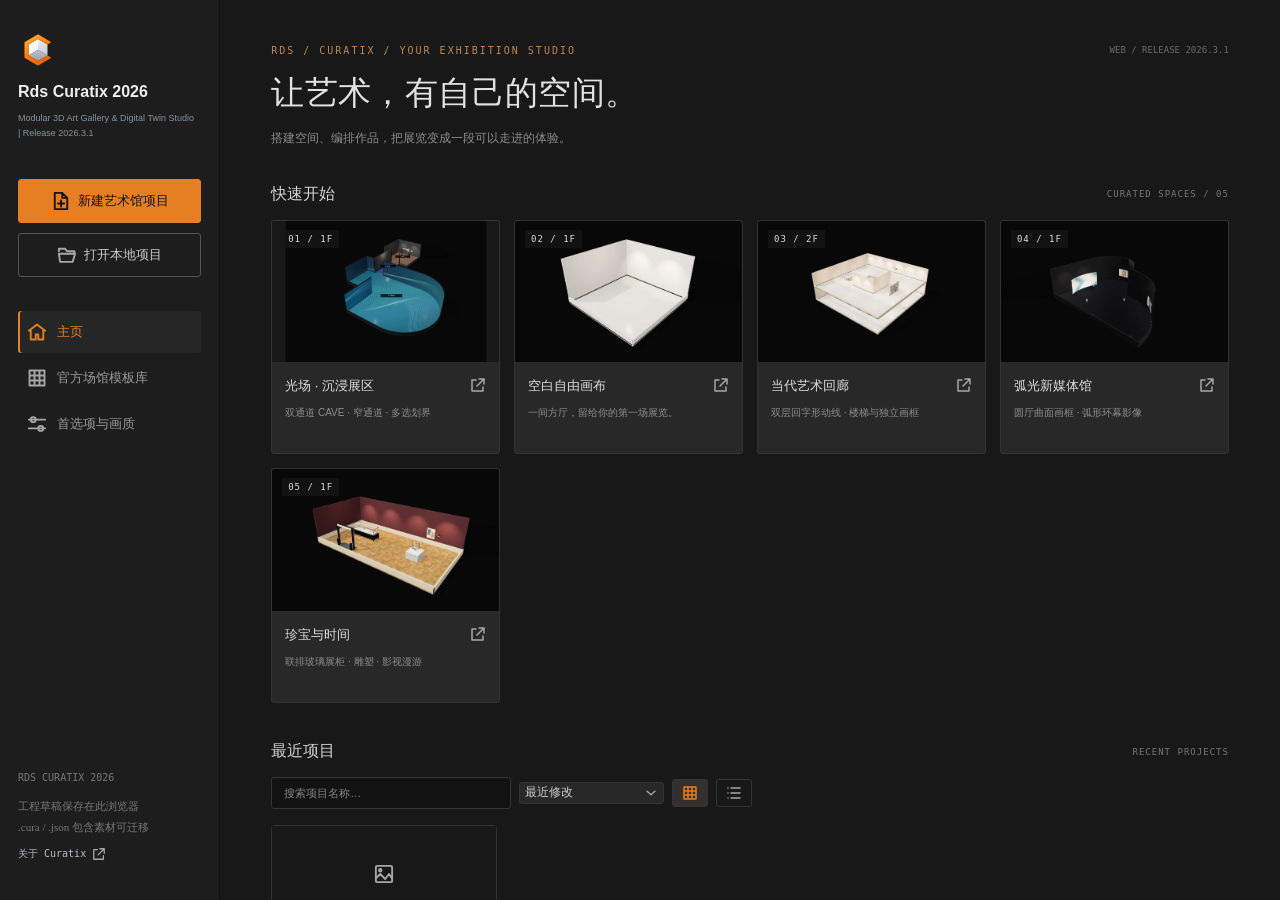
==== web/index.html @ 11ec640c "Release 2026.3.1 VR compatibility and locomotion update" ====
<!doctype html>
<html lang="zh-CN">
  <head>
    <meta charset="UTF-8" />
    <meta name="viewport" content="width=device-width, initial-scale=1.0" />
    <meta http-equiv="Content-Security-Policy" content="default-src 'self'; script-src 'self' 'wasm-unsafe-eval'; style-src 'self' 'unsafe-inline'; img-src 'self' data: blob: gallery-asset: https:; media-src 'self' blob: gallery-asset: https:; connect-src 'self' blob: data: gallery-asset: https: ws://127.0.0.1:*; worker-src 'self' blob:; font-src 'self' data:; object-src 'none'; base-uri 'self'" />
    <meta name="theme-color" content="#181818" />
    <meta name="description" content="Rds Curatix 2026 — Modular 3D Art Gallery & Digital Twin Studio. 模块化展馆、沉浸影像、数字孪生与影视漫游工作台。" />
    <title>Rds Curatix 2026</title>
    <link rel="icon" href="./favicon.svg" type="image/svg+xml" />
    <link rel="preload" href="./curatix-studio-loading.gif" as="image" media="(prefers-reduced-motion: no-preference)" />
    <script type="module" crossorigin src="./assets/index-BIJVph70.js"></script>
    <link rel="stylesheet" crossorigin href="./assets/index-FPsKDIIg.css">
  </head>
  <body>
    <div id="app"></div>
  </body>
</html>
---- web/assets/index-FPsKDIIg.css ----
.space-tools{position:absolute;top:66px;left:64px;right:224px;z-index:13;display:flex;flex-wrap:wrap;gap:4px;align-items:center;pointer-events:auto;font-size:10px;max-width:1020px;padding:5px;background:#1d2026e8;border:1px solid #414750;border-radius:6px;backdrop-filter:blur(12px)}.space-tools[hidden],.space-context[hidden]{display:none}.space-tools button,.space-tools select{background:#292d34;border:1px solid #444b57;color:#c7cdd6;border-radius:3px;font-size:10px;padding:5px 7px;max-width:150px}.space-tools button.active{color:#f5c38c;border-color:#a87540;background:#3d3022}.space-tools span{padding:0 5px;color:#949daa}.space-tools select{min-width:80px}.space-context{position:fixed;z-index:3000;width:252px;padding:6px;background:#252a32;box-shadow:0 12px 40px #0008;border:1px solid #59616c;border-radius:6px}.space-context button{display:block;width:100%;padding:11px 8px;background:transparent;border:0;color:#e4e7ee;text-align:left}.space-context button:hover{background:#3b4656}.space-box-select{position:fixed;z-index:2500;border:1px solid #e99435;background:#e9943526;pointer-events:none}.space-geometry{padding:10px;background:#20262d;border:1px solid #3a4653;border-radius:5px}.space-range output{float:right;color:#e9b675}.space-range input{width:100%;accent-color:#dc964e}.immersive-properties{border-top:1px solid #4a5159;margin-top:16px;padding-top:12px}.immersive-properties h3{font-size:12px;color:#8ecbda}.immersive-properties h3 small{float:right;font-size:10px;color:#9aabb7}.aspect-advisor{margin:12px 0;border:1px solid #365461;border-radius:5px;background:#19252c;padding:10px}.aspect-advisor>strong{font-size:9px;letter-spacing:1px;color:#74b0c6}.aspect-advisor>div{display:grid;grid-template-columns:1fr auto;gap:5px;margin-top:11px}.aspect-advisor span{font-size:11px;color:#9caeb9}.aspect-advisor b{font-size:11px;font-weight:500;color:#c0ced4}.aspect-advisor em{font-size:18px;font-style:normal;color:#c6f0fa}.aspect-advisor small{font-size:10px;color:#92c5cd;align-self:end}.zone-members{margin:18px 0}.zone-members>div{display:flex;gap:4px;margin:5px 0}.zone-members button{border:1px solid #3a414a;background:#292e35;color:#bdc8d3;padding:7px;font-size:11px}.zone-members button:first-child{flex:1;text-align:left}.zone-tree{border-left:2px solid var(--zone-color);margin-left:8px}.zone-tree summary{color:var(--zone-color)}.zone-tree summary button{max-width:170px;white-space:nowrap;overflow:hidden;text-overflow:ellipsis}.space-counts{display:flex;gap:6px;padding:10px 0}.space-counts div{flex:1;background:#222a32;border:1px solid #3b4652;padding:9px 6px;font-size:10px;color:#9db0bc}.space-counts strong{display:block;color:#c3e4eb;font-size:20px;font-weight:500}.zone-banner{position:fixed;left:50%;top:90px;transform:translate(-50%,-8px);background:#162128e8;color:#edf4f7;padding:14px 26px;border:1px solid #5d8a96;border-radius:7px;opacity:0;pointer-events:none;z-index:2300;transition:opacity .6s,transform .6s}.zone-banner.visible{opacity:1;transform:translate(-50%)}.map-zone-sidebar{position:absolute;right:12px;top:12px;width:200px;max-height:80%;overflow:auto;background:#202730eb;padding:10px;border:1px solid #46505f;border-radius:6px}.map-zone-sidebar h3{font-size:11px;margin:0 0 9px;color:#9caec0}.map-zone-sidebar button{display:flex;align-items:center;gap:8px;width:100%;text-align:left;background:#2c3440;border:0;color:#e0e6ef;margin:5px 0;padding:9px;font-size:11px}.map-zone-sidebar i{width:10px;height:10px;border-radius:3px;flex-shrink:0}.map-zone-sidebar small{color:#a6b8c8;font-size:10px}.map-canvas-wrap{position:relative}.relation-node.zone{border-color:#e99435}.relation-node.immersive{border-color:#b885ef}.relation-node.zone header i{background:#e99435}.relation-node.immersive header i{background:#b885ef}@media(max-width:1000px){.space-tools{left:45px;right:12px;top:64px;max-width:calc(100% - 58px)}.space-tools span{display:none}.space-tools button{padding:4px}.map-zone-sidebar{width:160px}}:root{font-family:DM Sans,Microsoft YaHei,PingFang SC,sans-serif;color:#303a33;background:#f6f7f2;font-synthesis:none;--ink:#303a33;--muted:#8a9187;--green:#354c3c;--light:#e7eedf;--line:#e6e9e0;--white:#fcfcf9;--accent:#a6bd8a}*{box-sizing:border-box}body{margin:0;overflow:hidden}button,input,textarea,select{font:inherit}button,a,input,select,textarea{-webkit-tap-highlight-color:transparent}button{cursor:pointer;border:0;background:none;color:inherit}button:disabled{opacity:.35;cursor:not-allowed}button:focus-visible,a:focus-visible{outline:2px solid #789968;outline-offset:3px}button{transition:background .18s,color .18s,box-shadow .18s}button:hover{background:#e9ede3}button svg{flex-shrink:0}input,select,textarea{border:1px solid #dfe4d9;border-radius:7px;background:#fffefb;color:var(--ink);padding:9px 10px;min-width:0;outline:none}input:focus,select:focus,textarea:focus{border-color:#809873;box-shadow:0 0 0 3px #9eb58c18}input[type=color]{height:36px;padding:3px}input[type=checkbox]{accent-color:#506a46}textarea{resize:vertical;min-height:90px}h1,h2,h3,h4,p{margin:0}svg{vertical-align:middle}a{color:inherit;text-decoration:none}small{font-size:10px}button:active{transform:translateY(1px)}.topbar{height:78px;border-bottom:1px solid var(--line);display:flex;align-items:center;padding:0 27px;gap:24px;background:#fcfcf9;position:relative;z-index:3}.brand{display:flex;align-items:center;gap:12px;flex-shrink:0}.brand strong{font-size:21px;letter-spacing:3px;font-weight:650;display:block}.brand strong b{font-size:17px;letter-spacing:1px;padding-left:4px;font-weight:500}.brand small{font-size:7.5px;letter-spacing:1.85px;display:block;color:#8a9285;margin-top:3px}.brand-mark{display:flex;align-items:center;gap:4px;height:35px}.brand-mark i{height:29px;width:7px;display:block;background:#4d6345;transform:skewY(-30deg)}.brand-mark i:nth-child(2){height:21px;background:#90a67d}.brand-mark i:nth-child(3){background:#bac9a4}.top-divider{height:24px;width:1px;background:var(--line)}.project-name{font-size:12px;color:#6b756b;display:flex;gap:15px;white-space:nowrap}.mode-tabs{display:flex;gap:3px;margin:auto;border:1px solid var(--line);border-radius:9px;padding:4px;background:#f5f6f1}.mode-tabs button{display:flex;align-items:center;gap:8px;font-size:12px;padding:8px 16px;border-radius:6px;white-space:nowrap;color:#80887c}.mode-tabs button.active{background:#fff;color:#344b38;box-shadow:0 2px 4px #20331c0a;font-weight:600}.header-actions{display:flex;align-items:center;gap:13px}.saved{display:flex;gap:7px;align-items:center;font-size:10px;color:#8b9385;white-space:nowrap}.saved i,.statusbar>span>i,.live-chip i{display:block;width:5px;height:5px;background:#89a36d;border-radius:50%}.primary-button{display:flex;align-items:center;justify-content:center;gap:9px;background:var(--green);color:#f5f8ee;padding:11px 17px;border-radius:7px;font-size:12px;white-space:nowrap}.primary-button:hover{background:#47634b}.icon-button{width:34px;height:34px;border-radius:6px;display:inline-flex;align-items:center;justify-content:center;color:#6c7867}.text-button{display:inline-flex;align-items:center;justify-content:center;gap:7px;padding:9px 12px;border:1px solid var(--line);border-radius:7px;font-size:12px}.workspace{display:grid;grid-template-columns:64px 250px minmax(340px,1fr) 292px;height:calc(100dvh - 112px)}.rail{display:flex;flex-direction:column;gap:13px;align-items:center;padding:26px 0 19px;border-right:1px solid var(--line);background:#f8f9f4}.rail-button{width:38px;height:38px;display:grid;place-items:center;border-radius:8px;color:#969d90;position:relative}.rail-button.active{background:#e7eddf;color:#536e44}.rail-spacer{flex:1}.avatar{height:29px;width:29px;border-radius:50%;background:#d9e2ce;color:#5f7450;display:grid;place-items:center;font-size:12px;margin-top:2px}.sidebar{background:#fcfcf9;border-right:1px solid var(--line);overflow-y:auto;padding:27px 22px 22px}.section-heading{display:flex;align-items:center;justify-content:space-between;margin-bottom:19px}.section-heading h2{font-size:16px;font-weight:600;letter-spacing:.5px}.eyebrow{font-size:8px;letter-spacing:2px;color:#9ca68e;font-weight:500}.sidebar .eyebrow{margin-bottom:8px;font-size:8px}.tiny-badge{font-size:9px;display:inline-flex;align-items:center;gap:4px;color:#789067;background:#edf2e7;border-radius:4px;padding:4px 7px}.stat-big{font-size:37px;letter-spacing:-1.5px;font-weight:500;line-height:1.2;color:#3e503d}.stat-big span{font-size:11px;letter-spacing:0;color:#8d9685;margin-left:6px}.area-stat{padding:2px 0 22px;border-bottom:1px solid var(--line)}.area-stat p{font-size:11px;color:#949c8d;margin-top:7px}.mini-stats{display:grid;grid-template-columns:1fr 1fr;margin-top:18px}.mini-stat{display:flex;gap:10px;align-items:center}.mini-stat+.mini-stat{border-left:1px solid var(--line);padding-left:18px}.mini-stat>svg{color:#9ca68d}.mini-stat strong{display:block;font-size:22px;font-weight:500}.mini-stat span{font-size:9px;color:#929a89;display:block;margin-top:1px}.sidebar-section{padding-top:25px}.small-heading{font-size:11px;color:#6e7c65;font-weight:600;display:flex;align-items:center;justify-content:space-between;margin-bottom:13px}.small-heading span{font-size:9px;font-weight:400;color:#9aa38e}.floor-item{width:100%;display:flex;align-items:center;gap:11px;border-radius:8px;padding:11px 12px;margin-bottom:5px;text-align:left}.floor-item.active{background:#eaf0e2}.floor-number{font-size:19px;font-weight:500;letter-spacing:-.7px;min-width:29px;color:#60764f}.floor-item strong{font-size:11px;font-weight:500;display:block}.floor-item small{font-size:9px;color:#9aa18e;display:block;margin-top:3px}.floor-item>svg{margin-left:auto;color:#9aaa8a}.all-floors{font-size:10px;width:100%;border:1px dashed #dce3d1;border-radius:6px;padding:8px;margin-top:6px;color:#91a07f}.entity-list{display:flex;flex-direction:column;gap:2px;max-height:210px;overflow-y:auto}.entity-row{display:flex;align-items:center;gap:10px;padding:8px 3px;text-align:left;width:100%;border-radius:5px;font-size:10px;color:#87917c}.entity-row>span{width:6px;height:6px;border-radius:2px;background:#cbd5bc}.entity-row strong{font-weight:400;flex:1}.entity-row small{font-size:8px;color:#a7af9c}.entity-row.selected{color:#3e5c3c;background:#eaf0e2;padding-left:8px}.add-component{width:100%;display:flex;align-items:center;justify-content:center;gap:7px;padding:10px;border:1px solid #d9e0d0;border-radius:7px;font-size:10px;color:#6a7c5e;margin-top:16px}.sidebar-bottom{margin-top:24px;padding:15px 12px;background:#f3f5ec;border-radius:8px}.sidebar-bottom>span{display:flex;align-items:center;gap:7px;font-size:10px;color:#70845c}.sidebar-bottom p{font-size:9px;color:#a0aa92;line-height:1.8;margin-top:6px}.sidebar-bottom button{font-size:10px;color:#75886b;padding:7px 0 0;display:flex;gap:6px;align-items:center}.stage{position:relative;overflow:hidden;background:radial-gradient(ellipse at 45% 42%,#f7f8f2,#eff1e9 53%,#e9ede2);min-width:0}.stage:after{content:"";position:absolute;inset:0;pointer-events:none;background-image:radial-gradient(#bbc5ac66 .7px,transparent .7px);background-size:22px 22px;opacity:.28;z-index:0}.stage-header{position:absolute;left:29px;right:25px;top:30px;display:flex;justify-content:space-between;z-index:1;pointer-events:none}.stage-header .eyebrow{font-size:8px;letter-spacing:2.4px;color:#8e9d7f}.stage-header h1{font-size:23px;font-weight:500;letter-spacing:1.7px;margin-top:9px;color:#41533c}.stage-header p{font-size:10px;color:#9aa58f;margin-top:9px;letter-spacing:.7px}.live-chip{display:flex;align-items:center;gap:6px;height:25px;padding:0 9px;border:1px solid #dbe3cf;border-radius:5px;font-size:9px;color:#899d75;background:#f2f5eac9}#viewport{position:absolute;inset:0;z-index:1;touch-action:none}#viewport canvas{display:block;width:100%;height:100%;outline:none}.loading{display:flex;flex-direction:column;align-items:center;justify-content:center;gap:15px;position:absolute;inset:0;background:#eff2e9;z-index:3}.loading strong{font-size:15px;font-weight:500;color:#607454}.loading small{color:#93a086;font-size:11px}.loader-ring{width:34px;height:34px;border:2px solid #d9e3cf;border-top-color:#6d8658;border-radius:50%;animation:spin 1s linear infinite}@keyframes spin{to{transform:rotate(360deg)}}.stage-top-tools{position:absolute;left:28px;top:142px;display:flex;align-items:center;gap:8px;z-index:2}.segmented{display:flex;background:#ffffffba;border:1px solid #dfe5d7;border-radius:7px;padding:3px;box-shadow:0 2px 10px #2e44240a}.segmented button{font-size:10px;border-radius:4px;padding:6px 13px;color:#9ba78e}.segmented button.active{background:#e1e9d6;color:#5e764c}.stage-top-tools>.icon-button{border:1px solid #dfe5d7;background:#ffffffb3;height:32px;width:32px}.canvas-tools{position:absolute;bottom:60px;left:50%;transform:translate(-50%);z-index:2;display:flex;gap:8px;white-space:nowrap}.tool-group{display:flex;align-items:center;background:#ffffffd9;backdrop-filter:blur(16px);border:1px solid #dce3d1;border-radius:9px;padding:5px;box-shadow:0 4px 12px #293b1e08}.tool-group .icon-button{color:#8c9d7b}.tool-group .icon-button.active{background:#e3ebd8;color:#4c6940}.tool-separator{height:18px;width:1px;background:#e3e8db;margin:0 4px}.edit-tools{display:none}body.editing .edit-tools{display:flex}.north{position:absolute;right:26px;bottom:79px;z-index:2;color:#a3b097;text-align:center;pointer-events:none;display:flex;flex-direction:column;align-items:center;gap:4px}.north span{font-size:9px}.north small{font-size:7px;letter-spacing:1px;margin-top:7px}.stage-bottom{position:absolute;left:25px;right:24px;bottom:20px;z-index:2;display:flex;justify-content:space-between;font-size:8px;color:#9ba78f}.stage-bottom em{font-style:normal;margin:0 7px;color:#bbc4af}.stage-bottom svg{margin-right:5px}.placement-status{position:absolute;top:187px;left:30px;font-size:10px;padding:7px 11px;border-radius:5px;background:#fffdf5c9;color:#7c8c68;z-index:2;display:none}body.editing .placement-status{display:block}body.placing #viewport{cursor:crosshair}.inspector{background:#fcfcf9;border-left:1px solid var(--line);overflow-y:auto;padding:27px 22px}.inspector .section-heading{margin-bottom:18px}.inspector .section-heading h2{font-size:13px}.collection-cover{position:relative;height:185px;background:#dde4cf;border-radius:8px;overflow:hidden;padding:18px;margin-bottom:17px}.collection-cover:before{content:"";position:absolute;width:140px;height:140px;border-radius:50%;background:#c1cdb3;right:-24px;top:28px}.collection-cover:after{content:"";position:absolute;width:95px;height:120px;border:1px solid #94aa82;border-radius:50% 50% 0 0;right:25px;bottom:-28px;transform:rotate(-24deg)}.cover-eyebrow{font-size:7px;letter-spacing:2px;color:#6f835e;position:relative;z-index:1}.collection-cover h3{font-size:24px;font-weight:450;line-height:1.5;letter-spacing:2px;color:#4d6340;margin-top:18px;position:relative;z-index:1}.collection-cover .cover-en{font-size:8px;letter-spacing:1.5px;color:#7e936d;margin-top:6px}.collection-cover .cover-foot{position:absolute;left:18px;bottom:14px;display:flex;gap:10px;font-size:7px;letter-spacing:1px;color:#81966f}.collection-meta{display:flex;justify-content:space-between;align-items:center;margin-bottom:17px}.collection-meta strong{font-size:12px;font-weight:500}.collection-meta span{font-size:9px}.progress-track{height:4px;background:#edf0e8;border-radius:5px;overflow:hidden;margin-top:9px}.progress-track i{display:block;height:100%;background:#adbd93;border-radius:5px}.progress-caption{display:flex;justify-content:space-between;font-size:9px;color:#99a28d;margin-top:8px}.divider{height:1px;background:var(--line);margin:22px 0}.collection-stats{display:grid;grid-template-columns:1fr 1fr;gap:15px;margin-top:20px}.metric{padding:12px;border:1px solid #e7ebdf;border-radius:7px}.metric span{font-size:9px;color:#8f9a82;display:flex;align-items:center;gap:5px}.metric strong{font-size:27px;font-weight:500;color:#4e6243;display:block;margin-top:8px;letter-spacing:-1px}.media-bar-row{display:flex;align-items:center;gap:8px;margin-top:13px;font-size:9px;color:#8c9980}.media-bar-row>svg{color:#9caa8d}.media-bar-row>span{min-width:47px}.media-bar-row .media-bar{height:4px;border-radius:5px;background:#edf0e8;flex:1}.media-bar-row .media-bar i{display:block;height:100%;background:#b8c8a3;border-radius:5px}.media-bar-row strong{font-size:11px;font-weight:500;min-width:13px;text-align:right}.preview-artworks{display:flex;gap:7px;margin-top:13px}.preview-artworks button{padding:0;flex:1;min-width:0;height:72px;overflow:hidden;border-radius:5px}.preview-artworks img{height:100%;width:100%;object-fit:cover}.link-button{font-size:10px;color:#789165;padding:10px 0;display:flex;align-items:center;justify-content:space-between;width:100%}.ambient-card{display:flex;align-items:center;gap:11px;border:1px solid #e2e8d7;padding:12px;border-radius:7px;text-align:left;width:100%}.ambient-icon{background:#edf1e4;color:#9cae86;border-radius:7px;padding:9px}.ambient-card strong{font-size:10px;font-weight:500;display:block}.ambient-card small{font-size:8px;color:#9aa58d;display:block;margin-top:4px}.ambient-card>svg{margin-left:auto;color:#9aac88}.statusbar{height:34px;background:#fbfcf7;border-top:1px solid var(--line);display:flex;justify-content:space-between;align-items:center;padding:0 20px 0 24px;font-size:9px;color:#9ba58f}.statusbar>span{display:flex;align-items:center;gap:8px}.footer-right{display:flex;align-items:center;gap:20px!important}.footer-right b{font-size:8px;font-weight:400;letter-spacing:.4px;border-left:1px solid var(--line);padding-left:20px}.statusbar .icon-button{width:25px;height:25px}.statusbar .icon-button svg{width:14px}.property-title{font-size:16px!important;line-height:1.5}.property-kind{font-size:10px;color:#9aa58e;margin-bottom:20px}.property-group{margin-top:20px}.property-group h3{font-size:11px;font-weight:500;color:#7f8e70;margin-bottom:12px}.form-row{display:grid;grid-template-columns:1fr 1fr;gap:10px;margin-bottom:12px}.form-row.three{grid-template-columns:1fr 1fr 1fr;gap:6px}.field{display:flex;flex-direction:column;gap:6px;font-size:10px;color:#8f9c82;margin-bottom:11px}.field input,.field select,.field textarea{font-size:11px;width:100%}.check-field{display:flex;gap:7px;align-items:center;font-size:11px;color:#7c8c6c;margin:11px 0}.property-buttons{display:flex;gap:7px;margin:20px 0}.property-buttons button{flex:1;font-size:10px}.danger-button{color:#b66755}.property-note{font-size:10px;color:#96a287;line-height:1.8;padding:12px;border-radius:6px;background:#f2f5eb}.binding-list{display:flex;flex-direction:column;gap:5px;max-height:140px;overflow:auto;border:1px solid var(--line);border-radius:6px;padding:8px}.binding-list label{display:flex;align-items:center;gap:5px;font-size:10px}.apply-button{width:100%;margin-top:16px}dialog{color:var(--ink);padding:0;border:1px solid #dfe5d7;border-radius:15px;background:#fafbf5;box-shadow:0 25px 100px #25381c29;max-height:90dvh;overflow:auto}dialog::backdrop{background:#2430213b;backdrop-filter:blur(7px)}.dialog-heading{display:flex;align-items:center;justify-content:space-between;padding:25px 28px 20px;border-bottom:1px solid var(--line);gap:15px}.dialog-heading h2{font-size:22px;font-weight:500;letter-spacing:1px;margin-top:6px}.dialog-heading h2 span{font-size:12px;margin-left:7px;color:#9aa58c}.inline-actions{display:flex;align-items:center;gap:12px}.cms-dialog{width:min(1160px,94vw)}.cms-toolbar{display:flex;align-items:center;gap:20px;padding:24px 28px 15px;flex-wrap:wrap}.search-box{display:flex;align-items:center;gap:10px;border:1px solid #e0e6d6;background:#fffef9;border-radius:7px;padding:0 12px;color:#98a68b;flex:1;min-width:190px}.search-box input{border:0;background:none;box-shadow:none;width:100%;font-size:12px}.filter-tabs{display:flex;gap:4px}.filter-tabs button{padding:8px 13px;border-radius:5px;font-size:11px;color:#8d9a7f}.filter-tabs button.active{background:#e5edd9;color:#597347}.cms-toolbar select{font-size:11px}.tag-filters{padding:0 28px 20px;display:flex;gap:6px;flex-wrap:wrap}.tag-filters button{font-size:10px;border:1px solid #e0e6d5;border-radius:20px;padding:5px 11px;color:#8b9b7c}.tag-filters button.active{background:#e5edd9;color:#5b7348;border-color:#bccdab}.cms-grid{padding:0 28px 28px;display:grid;grid-template-columns:repeat(4,1fr);gap:18px}.art-card{border:1px solid #e1e6d8;border-radius:10px;background:#fffefa;overflow:hidden}.art-thumb{height:170px;width:100%;padding:0;position:relative;overflow:hidden;background:#e9eddc}.art-thumb img{width:100%;height:100%;object-fit:cover;transition:transform .4s}.art-thumb:hover img{transform:scale(1.04)}.art-state{position:absolute;left:10px;top:10px;font-size:8px;padding:4px 7px;border-radius:4px;background:#f4f7edf0;color:#698156}.art-state.paused{background:#ece4d6f5;color:#aa8962}.art-card-body{padding:14px}.art-card h3{font-size:13px;font-weight:500}.art-author{font-size:10px;color:#9aa68d;margin:7px 0 13px}.art-card-foot{display:flex;align-items:center;justify-content:space-between;border-top:1px solid var(--line);padding-top:9px}.art-card-foot>span{font-size:9px;color:#9aa68c}.art-actions{display:flex;gap:1px}.art-actions .icon-button{width:26px;height:26px}.art-actions svg{width:14px}.cms-footnote{padding:15px 28px;border-top:1px solid var(--line);font-size:10px;color:#9ba78d}.empty-state{grid-column:1/-1;padding:65px 20px;text-align:center;color:#93a17e;font-size:13px}.form-dialog{width:min(560px,92vw)}.form-content{padding:24px 28px}.form-content .field{font-size:11px}.form-content .field input,.form-content .field select,.form-content .field textarea{font-size:12px}.file-drop{padding:20px;border:1px dashed #c6d3b6;background:#f0f5e7;border-radius:8px;display:flex;flex-direction:column;gap:10px;margin-bottom:20px}.file-drop input{width:100%;font-size:11px;background:transparent;border:0}.file-drop p{font-size:10px;line-height:1.8;color:#98a587}.form-error{color:#b16956;font-size:11px;line-height:1.6;margin:12px 0}.form-help{font-size:10px;line-height:1.9;color:#98a58b}.form-help a{text-decoration:underline}.form-footer{display:flex;justify-content:flex-end;gap:10px;margin-top:20px}.detail-dialog{width:min(1000px,94vw)}.detail-body{display:grid;grid-template-columns:1.4fr 1fr}.detail-media{min-height:400px;max-height:65vh;background:#e9ede1;display:flex;align-items:center;justify-content:center;position:relative;padding:25px}.detail-media img,.detail-media video{max-width:100%;max-height:60vh;object-fit:contain}.detail-media canvas{width:100%!important;height:100%!important;position:absolute;inset:0}.detail-info{padding:35px 30px}.detail-info h2{font-size:27px;font-weight:450;margin:18px 0 10px}.detail-info .author{font-size:12px;color:#94a084;margin-bottom:30px}.detail-info p{font-size:12px;line-height:2.1;color:#7e8c71}.detail-tags{display:flex;gap:6px;margin-top:23px;flex-wrap:wrap}.detail-tags span{border:1px solid #dce4d0;padding:5px 9px;border-radius:4px;font-size:9px;color:#8c9c7a}.detail-close{position:absolute;top:12px;right:12px;z-index:4;background:#f8fbf0d9}.theme-grid{display:grid;grid-template-columns:1fr 1fr;gap:10px;margin-bottom:23px}.theme-option{display:flex;gap:11px;align-items:center;text-align:left;border:1px solid #dfe5d5;border-radius:8px;padding:13px;font-size:11px}.theme-option.active{border-color:#92ab77;background:#eef3e6}.theme-swatch{display:flex;height:30px;width:32px;overflow:hidden;border-radius:4px}.theme-swatch i{width:50%;height:100%}.library-dialog{width:min(700px,92vw)}.library-section{padding:22px 26px 6px}.library-section h3{font-size:12px;font-weight:500;color:#80936d;margin-bottom:13px}.library-grid{display:grid;grid-template-columns:repeat(4,1fr);gap:10px}.library-item{display:flex;flex-direction:column;align-items:center;gap:10px;padding:18px 6px;border:1px solid #dfe6d5;border-radius:8px;background:#f3f6ed;font-size:11px;color:#768b62}.library-item svg{width:30px;height:30px;stroke-width:1.2}.library-item small{font-size:8px;color:#a0ad93}.library-foot{font-size:10px;color:#98a68c;padding:22px 26px}.shortcut{display:flex;justify-content:space-between;gap:15px;padding:10px 0;border-bottom:1px solid var(--line);font-size:11px;color:#889a77}.shortcut kbd{font-family:inherit;color:#657e53;font-size:10px;background:#edf2e4;border-radius:3px;padding:2px 7px}.warning-list{color:#a27d4e;font-size:11px;line-height:2;padding:15px;background:#f4eedf;border-radius:6px}.form-content h3{font-size:13px;margin-bottom:12px;font-weight:500}#toasts{position:fixed;bottom:55px;left:50%;transform:translate(-50%);display:flex;flex-direction:column;gap:8px;align-items:center;z-index:100;pointer-events:none}.toast{max-width:80vw;background:#354931ef;color:#f3f8e9;border:1px solid #7c90694d;padding:12px 20px;border-radius:8px;font-size:12px;box-shadow:0 10px 35px #20331922;animation:toast .2s ease-out}@keyframes toast{0%{opacity:0;transform:translateY(8px)}to{opacity:1;transform:none}}.roam-ui{display:none}.roaming .stage{height:100%;background:#e4e6dd}.roaming .sidebar,.roaming .inspector,.roaming .rail,.roaming .stage-header,.roaming .stage-top-tools,.roaming .canvas-tools,.roaming .north,.roaming .stage-bottom,.roaming .placement-status{display:none}.roaming .roam-ui{display:block;position:absolute;inset:0;z-index:3;pointer-events:none}.roam-exit{position:absolute;left:22px;top:22px;background:#fafbf2dc;border-color:#d8e1cd;pointer-events:auto}.roam-exit svg{transform:rotate(180deg)}.reticle{width:5px;height:5px;background:#ffffffde;box-shadow:0 0 0 1px #526044;border-radius:50%;position:absolute;left:50%;top:50%}.art-in-range .reticle{width:10px;height:10px;box-shadow:0 0 0 3px #fff5}.roam-hint{position:absolute;bottom:35px;left:50%;transform:translate(-50%);text-align:center;background:#273b25c9;padding:12px 22px;border-radius:9px;color:#edf3e2;white-space:nowrap;backdrop-filter:blur(10px)}.roam-hint strong{font-size:11px;font-weight:450;display:block}.roam-hint small{font-size:9px;opacity:.6;display:block;margin-top:7px}.pointer-locked .roam-exit,.mobile-roam{display:none}.fixture-tree{margin-top:12px}.fixture-tree summary{cursor:pointer;font-size:10px;color:#849577;padding:8px 3px}.fixture-tree summary span{float:right;color:#9baa8a}.fixture-tree .entity-list{max-height:170px}*{scrollbar-width:thin;scrollbar-color:#d4ddc6 transparent}::-webkit-scrollbar{width:5px}::-webkit-scrollbar-thumb{background:#d4ddc6;border-radius:10px}@media(min-width:1650px){.workspace{grid-template-columns:72px 276px minmax(340px,1fr) 320px}.sidebar,.inspector{padding-left:26px;padding-right:26px}.stage-header{left:38px;top:35px}.stage-header h1{font-size:28px}.stage-top-tools{left:38px;top:152px}.collection-cover{height:210px}.collection-cover h3{font-size:28px}}@media(max-width:1240px){.workspace{grid-template-columns:54px 215px minmax(300px,1fr) 250px}.topbar{gap:15px;padding:0 18px}.project-name,.top-divider{display:none}.mode-tabs button{padding:8px 11px}.sidebar,.inspector{padding:24px 16px}.stage-header{left:22px;top:25px}.stage-header h1{font-size:21px;letter-spacing:.5px}.saved{display:none}.stage-bottom>span:first-child{max-width:180px;font-size:7px}.north{right:16px}.cms-grid{grid-template-columns:repeat(3,1fr)}}@media(max-width:1000px){.workspace{grid-template-columns:50px 200px minmax(300px,1fr)}.inspector{display:none}.editing .inspector{display:block;position:absolute;right:10px;top:150px;bottom:60px;width:245px;z-index:5;border:1px solid #dce4d0;border-radius:12px;box-shadow:0 10px 50px #30422216}.header-actions{gap:5px}.brand strong{font-size:18px}.brand strong b{font-size:13px}.brand small{font-size:6px}.mode-tabs{margin-left:auto;margin-right:8px}.topbar{gap:12px}.primary-button{padding:10px 12px}.stage-header h1{font-size:24px}.live-chip{display:none}}@media(max-width:760px){.topbar{height:65px;padding:0 14px}.brand{gap:8px}.brand strong{font-size:16px;letter-spacing:1px}.brand strong b{font-size:12px}.brand small{font-size:5px;letter-spacing:1px}.brand-mark{gap:3px}.brand-mark i{width:5px;height:24px}.brand-mark i:nth-child(2){height:17px}.mode-tabs{position:fixed;bottom:16px;left:50%;transform:translate(-50%);margin:0;background:#fafcf4e8;z-index:20;padding:5px;box-shadow:0 8px 35px #26391d16;backdrop-filter:blur(12px);border-radius:11px}.mode-tabs button{font-size:10px;padding:10px 14px;gap:6px}.header-actions{margin-left:auto}.header-actions>.icon-button{display:none}.header-actions>.primary-button{font-size:10px;padding:9px 10px}.header-actions>.primary-button svg:last-child{display:none}.workspace{height:calc(100dvh - 65px);display:block}.sidebar,.inspector,.rail,.statusbar{display:none}.stage{height:100%;width:100%}.stage-header{left:22px;top:26px}.stage-header h1{font-size:24px;margin-top:8px}.stage-header p{font-size:10px}.stage-top-tools{left:22px;top:132px}.canvas-tools{bottom:91px;left:22px;transform:none}.north{bottom:112px;right:17px}.stage-bottom{bottom:77px;left:23px;font-size:7px}.stage-bottom>span:first-child{display:none}.stage-bottom>span:last-child{margin-left:auto}.editing .inspector{width:min(270px,78vw);top:180px;bottom:160px;max-height:55vh;opacity:.98}.editing .edit-tools{position:absolute;bottom:52px;left:0}.placement-status{top:175px;left:22px;right:22px;font-size:9px}.cms-grid{grid-template-columns:repeat(2,1fr);gap:12px;padding:0 16px 20px}.cms-toolbar{padding:18px 16px 12px;gap:12px}.search-box{width:100%;flex:auto}.filter-tabs{flex:1;gap:0}.filter-tabs button{padding:7px 9px;font-size:10px}.cms-toolbar select{max-width:95px;font-size:10px;padding:7px}.tag-filters{padding:0 16px 17px}.dialog-heading{padding:20px 18px 16px}.dialog-heading h2{font-size:19px}.dialog-heading .eyebrow{font-size:7px}.dialog-heading .primary-button{font-size:10px;padding:8px 10px}.inline-actions{gap:4px}.art-thumb{height:145px}.art-card-body{padding:11px}.art-card h3{font-size:12px}.cms-footnote{font-size:9px;padding:14px 16px}.detail-body{display:block}.detail-media{min-height:280px;max-height:40vh}.detail-media img,.detail-media video{max-height:36vh}.detail-info{padding:22px}.detail-info h2{font-size:22px}.detail-info .author{margin-bottom:18px}.form-content{padding:20px}.library-grid{grid-template-columns:repeat(3,1fr)}.library-section{padding:20px 17px 3px}.library-item{font-size:10px}.roaming .mode-tabs{display:none}.roam-hint{bottom:27px;padding:10px 14px}.roam-hint small{display:none}.roam-hint strong{font-size:9px}#toasts{bottom:85px}}@media(pointer:coarse){.roaming .mobile-roam{display:block;pointer-events:none}.roaming #joystick{position:absolute;bottom:95px;left:28px;width:105px;height:105px;border-radius:50%;background:#edf5e124;border:1px solid #ffffff4d;display:flex;align-items:center;justify-content:center;pointer-events:auto;touch-action:none;backdrop-filter:blur(6px)}#joystick span{width:43px;height:43px;border-radius:50%;background:#edf5e17a;border:1px solid #ffffff44}.touch-buttons{position:absolute;right:24px;bottom:105px;display:flex;gap:9px;pointer-events:auto}.touch-buttons button{height:44px;width:44px;border-radius:50%;background:#f6faedbb;border:1px solid #fff6;font-size:10px}.roam-hint small{display:none}.roam-exit{font-size:10px}}@media(prefers-reduced-motion:reduce){*{animation-duration:.01ms!important;transition:none!important}}.quality-control{position:absolute;right:24px;top:105px;z-index:6;display:flex;gap:3px;align-items:center;padding:4px;border:1px solid #dce3d2;border-radius:9px;background:#f9fbf2ee;backdrop-filter:blur(12px);box-shadow:0 3px 15px #354b2d08}.quality-control>span{font-size:9px;padding:0 7px;color:#8b967e}.quality-control button{padding:7px 10px;border-radius:6px;font-size:10px;color:#88977c}.quality-control button.active{background:#e1eacd;color:#566b43}.roaming .quality-control{top:22px;right:22px}.pointer-locked .quality-control{display:none}@media(max-width:760px){.quality-control{top:180px;left:22px;right:auto}.quality-control button{padding:6px 9px}.roaming .quality-control{top:70px;left:22px;right:auto}.editing .quality-control{top:135px;left:auto;right:14px}.editing .quality-control>span{display:none}}:root{font-family:Inter,Microsoft YaHei,sans-serif;font-size:12px;color:#c5c5c5;background:var(--bg-panel);--ink:#d0d0d0;--muted:#929292;--green:#e67e22;--light:#373737;--line:#111;--white:#282828;--accent:#e67e22;color-scheme:dark}[hidden]{display:none!important}*{scrollbar-width:thin;scrollbar-color:#4b4b4b #222}body{background:var(--bg-panel)}button,input,select,textarea,dialog{border-radius:3px!important}button{transition:background .1s}button:hover{background:#424242;color:#eee}button:focus-visible{outline:1px solid var(--accent)}button:disabled{opacity:.33}input,select,textarea{background:var(--bg-blueprint);border:1px solid var(--border-panel);color:#d2d2d2;padding:5px 7px;font-size:11px;box-shadow:inset 0 1px #ffffff05}input:focus,select:focus,textarea:focus{border-color:var(--accent-blue);box-shadow:none}input[type=number],output,kbd,.floor-number,.stat-big,.mini-stat strong,#scene-stats,#render-metrics,.outliner-foot{font-family:JetBrains Mono,Consolas,monospace;font-variant-numeric:tabular-nums}input[type=number]{cursor:ew-resize}input[type=checkbox]{accent-color:var(--accent)}.primary-button{background:#8c501f;border:1px solid #c07734;color:var(--icon-hover);padding:5px 10px;font-size:11px}.primary-button:hover{background:#ad6329}.text-button{padding:4px 8px;border-color:var(--border-panel)}.icon-button{width:25px;height:25px}.divider{background:var(--border-panel);margin:12px 0}dialog::backdrop{background:#0008;backdrop-filter:none}.form-help,.property-note{color:#979797}.topbar{height:28px;min-height:28px;padding:0 7px;gap:5px;background:var(--bg-select);border-bottom:1px solid var(--border-panel);box-shadow:inset 0 1px var(--border-hover);z-index:40}.brand{gap:6px;margin-right:8px}.brand strong{font-size:11px;letter-spacing:1px}.dcc-logo{display:grid;place-items:center;width:18px;height:18px;background:var(--accent);color:#161616;font-weight:800;border-radius:2px}.mode-tabs{height:28px;position:static;transform:none;gap:1px;border:0;border-radius:0!important;padding:0;background:none;margin:0 5px}.mode-tabs button{font-size:10px;gap:4px;padding:0 9px;border-radius:2px 2px 0 0!important;color:#a5a5a5}.mode-tabs button.active{background:#3c3c3c;color:#f3f3f3;box-shadow:inset 0 2px var(--accent)}.header-actions{margin-left:auto;gap:10px;min-width:0}.saved{font-size:8px}.saved i{background:#7a9a67}#scene-stats{font-size:9px;color:#a8a8a8;white-space:nowrap}.global-menu{position:relative}.global-menu summary{font-size:11px;padding:5px;cursor:pointer;list-style:none}.global-menu>div{position:absolute;top:24px;left:0;min-width:155px;display:grid;padding:4px;background:var(--bg-select);border:1px solid var(--border-panel);box-shadow:0 5px 18px #0008}.global-menu button{text-align:left;padding:7px;white-space:nowrap;font-size:11px}.workspace{height:calc(100dvh - 50px);display:grid;grid-template-columns:minmax(0,1fr) 300px;gap:1px;background:var(--border-panel);overflow:hidden}.workspace>.rail{display:none}.stage{position:relative;min-width:0;height:100%;background:#202226;overflow:hidden}.stage-header,.north{display:none}.right-dock{display:grid;grid-template-rows:minmax(180px,38%) minmax(0,1fr);min-height:0;overflow:hidden;border-left:1px solid var(--border-panel);background:var(--bg-select)}.right-dock .sidebar{display:block;padding:0;border:0;border-bottom:2px solid var(--border-panel);background:var(--bg-select);overflow:hidden}.right-dock .inspector{display:block;position:relative;inset:auto;width:auto;height:auto;max-height:none;opacity:1;background:var(--bg-select);padding:10px 12px 12px 38px;overflow:auto;border:0}.dock-title{height:25px;display:flex;align-items:center;justify-content:space-between;padding:0 9px;font-size:10px;letter-spacing:.5px;background:#303030;border-bottom:1px solid var(--border-panel);box-shadow:inset 0 1px #393939;color:#bbb}.dock-title button{font-size:15px;padding:0 4px}.outliner-tree{height:calc(100% - 47px);overflow:auto}.outliner-tree details{border:0}.outliner-tree summary{height:25px;padding:4px 7px;font-size:10px;white-space:nowrap;color:#bbb;cursor:pointer;background:#252525}.outliner-tree summary button{font-family:Consolas,monospace;color:#ddd;padding:1px 5px}.outliner-tree small{float:right;font:9px Consolas,monospace;color:#777}.outliner-row{height:23px;display:flex;align-items:center;padding-left:20px}.outliner-row.selected{background:#3d5b7c}.outliner-row>button:first-child{display:flex;gap:7px;align-items:center;flex:1;min-width:0;text-align:left;font-size:11px;padding:3px;color:#bfc4cb}.outliner-row>button:first-child span{white-space:nowrap;overflow:hidden;text-overflow:ellipsis}.outliner-row>button{font-size:12px;width:24px;padding:2px;color:#979797}.outliner-row.isolated>button:first-child{opacity:.4}.outliner-foot{height:22px;padding:4px 8px;font-size:9px;background:#222;display:flex;justify-content:space-between}.section-heading{margin-bottom:10px;border-bottom:1px solid #171717;padding-bottom:5px}.section-heading h2{font-size:10px;font-weight:500;letter-spacing:1px}.property-title{font-size:13px;font-weight:500}.property-kind{font-size:9px;color:#989898;margin:4px 0 10px}.property-group{border-top:1px solid var(--border-panel);padding-top:9px;margin-top:10px}.property-group h3{font-size:10px;margin-bottom:7px;color:#bbb}.field{font-size:10px;gap:4px;margin-bottom:7px;color:#a9a9a9}.form-row{gap:6px}.check-field{font-size:10px;padding:4px 0}.binding-list{max-height:130px;background:#202020;padding:5px;border:1px solid var(--border-panel)}.binding-list label{font-size:10px;line-height:1.7}.apply-button{width:100%;margin-top:8px}.property-note{font-size:9px;line-height:1.6;margin-top:10px}.property-tabs{position:absolute;left:3px;top:40px;display:grid;gap:4px;width:27px}.property-tabs button{width:27px;height:28px;font-size:16px;background:#222}.property-tabs .active{color:#f2a65b;background:var(--border-hover);border-left:2px solid var(--accent)}.property-buttons{gap:4px;margin:10px 0}.property-buttons .text-button{font-size:10px;gap:4px}.floor-lift{display:flex;gap:5px;margin-bottom:10px}.floor-lift button{font-size:9px;flex:1;background:var(--border-control);border:1px solid #161616;padding:5px 2px}.material-shortcut{display:none;font-size:10px;line-height:1.6}.material-shortcut button{padding:7px;background:#414141;color:#e6a45d}.material-shortcut p{margin:10px 0;color:#999}#inspector[data-tab=material] .material-shortcut{display:block}#inspector[data-tab=material] #inspector-form{display:none}#inspector[data-tab=transform] [data-property-section]:not([data-property-section=transform]),#inspector[data-tab=light] [data-property-section]:not([data-property-section=light]),#inspector[data-tab=exhibit] [data-property-section]:not([data-property-section=exhibit]){display:none}.collection-cover{height:72px;background:#303030;padding:10px;border:1px solid var(--border-panel)}.collection-cover h3{font-size:18px;line-height:1.1}.cover-eyebrow,.cover-en,.cover-foot,.preview-artworks{display:none}.collection-meta{margin:9px 0;font-size:10px}.collection-stats{margin:10px 0;gap:8px}.metric{padding:8px;background:#202020;border:1px solid var(--border-panel)}.metric strong{font-size:22px;color:#bbb}.media-bar-row{font-size:10px}.media-bar{background:#191919}.media-bar i{background:#9f6b3d}.progress-track{background:var(--bg-canvas)}.progress-track i{background:#a17445}.tiny-badge{background:var(--border-control);color:#aaa;border-radius:2px}.link-button{font-size:10px;color:#d19a67}.ambient-card{background:#202020;border:1px solid var(--border-panel);padding:9px;font-size:10px}.ambient-icon{background:var(--border-control);color:#c6894a}.editor-overlay{position:absolute;z-index:8;top:6px;left:8px;display:none;gap:7px;align-items:center}.editing .editor-overlay{display:flex}.layer-switch,.snap-settings{display:flex;align-items:center;gap:1px;border:1px solid var(--border-panel);background:#2d2d2d;padding:2px}.editor-overlay button{font-size:10px;padding:4px 6px;color:#b5b5b5}.editor-overlay button.active{background:#744a28;color:#f5c69b}.editor-overlay kbd{font-size:8px;background:#222;padding:1px 3px;margin-left:3px}.snap-settings select{font-size:9px;height:22px;padding:2px 4px;border:0;background:#202020}.viewport-toolbar{position:absolute;z-index:6;left:6px;top:43px;width:36px;display:grid;gap:2px;padding:3px;background:#282828e8;border:1px solid var(--border-panel)}.viewport-toolbar button{height:30px;display:grid;place-items:center;position:relative;color:#aaa}.viewport-toolbar button kbd{position:absolute;right:1px;bottom:0;font-size:7px;color:#818181}.viewport-toolbar button.active{background:#414141;border-left:2px solid var(--accent);color:#f3bd8c}.stage-top-tools{top:5px;right:7px;left:auto;display:flex;max-width:45%;padding:0;background:none;border:0;z-index:6}.segmented{display:flex;flex-wrap:wrap;gap:1px;border:1px solid var(--border-panel);background:var(--bg-select);padding:2px;border-radius:2px}.segmented button{padding:3px 7px;font:10px Consolas,monospace;color:#aaa}.segmented button.active{background:#49688a;color:var(--icon-hover)}.stage-top-tools>.icon-button{display:none}.editing .stage-top-tools{top:44px}.quality-control{inset:auto 8px 30px auto;background:#282828e8;border:1px solid var(--border-panel);box-shadow:none;backdrop-filter:none;padding:2px}.quality-control>span{font-size:8px;color:#888}.quality-control button{font-size:9px;padding:4px 6px;color:#aaa}.quality-control button.active{background:#4b4b4b;color:#e7ae78}.canvas-tools{left:50%;bottom:27px;transform:translate(-50%);padding:2px;border:1px solid var(--border-panel);background:#282828ed;box-shadow:none;gap:2px}.canvas-tools .icon-button{width:25px;height:25px;color:#bbb}.canvas-tools .active{color:#e9a064}.tool-separator{background:var(--border-panel)}.stage-bottom{left:8px;right:8px;bottom:5px;font-size:9px;color:#777}.stage-bottom em{color:var(--icon-disabled)}.placement-status{left:52px;top:auto;bottom:61px;font:10px Consolas,Microsoft YaHei,monospace;background:#222c;border:1px solid #454545;color:#aaa;padding:5px;max-width:75%}.statusbar{height:22px;background:var(--bg-subpanel);border-top:1px solid var(--border-panel);padding:0 8px;font-size:9px;color:#949494}.footer-right{gap:15px}.footer-right b{display:none}.statusbar .icon-button{height:19px;width:22px}.statusbar .footer-right #selection-info{font-size:9px}#axis-nav{position:absolute;z-index:7;right:14px;top:72px;width:76px;height:76px;border:1px solid var(--border-hover);border-radius:50%;background:#25282b99}#axis-nav button{position:absolute;border-radius:50%!important;width:20px;height:20px;font:11px Consolas,monospace;padding:0;border:1px solid #0008;transform:translate(-50%,-50%)}.axis-x{left:85%;top:55%;background:#913f42;color:#ffd2d2}.axis-y{left:50%;top:15%;background:#4e7840;color:#d8f1cb}.axis-z{left:20%;top:75%;background:#395f9a;color:#d1e2ff}.axis-center{left:50%;top:50%;width:12px!important;height:12px!important;background:#777;color:#ddd}#transform-hud{position:absolute;z-index:10;top:78px;left:50%;transform:translate(-50%);padding:7px 12px;border:1px solid #e67e2266;background:#151515e8;color:#e7a86f;font-size:17px;pointer-events:none}.guide-label{position:absolute;z-index:9;transform:translate(-50%,-50%);pointer-events:none;font:10px Consolas,monospace;background:#111c;border:1px solid #d1ae45;color:#e8cc70;padding:2px 4px}.guide-label.edge{border-color:#e45cc3;color:#f1a3df}.asset-shelf{display:none;position:absolute;bottom:22px;left:0;right:301px;height:136px;z-index:12;background:var(--bg-select);border-top:2px solid var(--border-panel)}.shelf-open .asset-shelf{display:block}.shelf-open .stage{height:calc(100% - 136px)}.shelf-items{display:flex;gap:6px;padding:9px;overflow-x:auto;height:108px}.shelf-items button{flex:0 0 83px;display:flex;flex-direction:column;align-items:center;justify-content:center;gap:9px;background:#202020;border:1px solid var(--border-panel);color:#999}.shelf-items button:hover{background:var(--border-control);border-color:#9f6b3d}.shelf-items span{font-size:9px}.shelf-items svg{color:#bd8f65}.form-dialog,.library-dialog,.detail-dialog{background:var(--bg-select);color:#bbb;border:1px solid var(--border-panel);box-shadow:0 15px 70px #0009}.dialog-heading{padding:12px 16px;border-bottom:1px solid var(--border-panel);background:#303030}.dialog-heading h2{font-size:16px}.eyebrow{font-size:8px;color:#8f8f8f;letter-spacing:1px}.form-content{padding:16px}.form-content h3{font-size:11px;margin:10px 0}.theme-option,.library-item{border:1px solid var(--border-panel);background:var(--bg-card);padding:12px;color:#bbb}.theme-option.active{border-color:#b67940;background:#493725}.cms-dialog{position:fixed;inset:28px 0 22px;margin:0;width:100vw;max-width:none;height:calc(100dvh - 50px);max-height:none;background:var(--bg-panel);border:0;color:#bbb;box-shadow:none}.cms-toolbar{padding:10px 14px;gap:12px;border-bottom:1px solid var(--border-panel);background:#272727}.search-box{background:#161616;border:1px solid var(--border-panel);width:240px}.search-box input{font-size:11px}.filter-tabs button{font-size:10px;padding:5px 10px}.filter-tabs button.active{background:#494949;color:#edaa71}.tag-filters{padding:9px 14px}.tag-filters button{background:#292929;border:1px solid var(--border-panel);color:#aaa;padding:3px 7px;font-size:9px}.tag-filters button.active{background:#654626;color:#f1ba8a}.cms-grid{grid-template-columns:repeat(auto-fill,minmax(170px,1fr));gap:10px;padding:0 14px 15px}.art-card{background:var(--bg-select);border:1px solid var(--border-panel);box-shadow:none;border-radius:3px}.art-thumb{height:145px;background:#191919}.art-state{border-radius:2px;background:#161616db;color:#bbb;font-size:8px}.art-card-body{padding:9px}.art-card h3{font-size:12px;color:var(--text-primary)}.art-author{font-size:10px;color:#888}.art-card-foot{border-color:var(--bg-blueprint);font-size:9px}.cms-footnote{padding:8px 15px;font-size:9px;border-color:var(--border-panel)}.detail-media{background:#161616;position:relative;overflow:hidden}.detail-info{padding:24px;background:var(--bg-select)}.detail-info h2{font-size:22px;color:#ddd}.detail-info p{color:#bbb;line-height:1.9;white-space:pre-wrap}.detail-close{z-index:5;background:var(--border-control);color:#ddd}.image-inspection{touch-action:none;cursor:grab}.image-inspection img{user-select:none;pointer-events:none;transform-origin:center;transition:none}.inspection-hint{position:absolute;bottom:12px;left:12px;font-size:10px;background:#0009;padding:5px 8px;color:#aaa}.file-drop{background:#222;border-color:var(--icon-disabled);color:#aaa}.empty-state{color:#999}.form-error{color:#ee956a}.roaming .workspace{display:block}.roaming .right-dock,.roaming .viewport-toolbar,.roaming #axis-nav,.roaming .stage-top-tools,.roaming .canvas-tools{display:none}.roaming .quality-control{inset:8px 8px auto auto}.roam-exit{top:8px;left:8px;background:#282828da;border-color:var(--border-panel);color:var(--text-primary);font-size:10px}.roam-hint{bottom:25px;background:#202020e8;border:1px solid var(--border-hover);border-radius:3px;max-width:85vw;padding:9px 14px;box-shadow:none}.roam-hint strong{font-size:11px;font-weight:400;color:#ddd}.roam-hint small{font-size:9px;color:#888}.reticle{border-color:#aaa;background:#e67e2255}#guide-audio{display:flex;align-items:center;gap:9px;margin-top:7px;font:10px Consolas,monospace}.audio-wave{color:#bd8b51;letter-spacing:3px;opacity:.4}.playing .audio-wave{animation:audio-wave .6s ease-in-out infinite alternate;opacity:1}#guide-audio progress{width:100px;height:4px;accent-color:var(--accent)}#guide-audio button{color:#bbb;background:var(--progress-fill);font-size:9px;padding:3px}.touch-buttons{flex-wrap:wrap;max-width:170px;justify-content:flex-end}.touch-buttons button{background:#303030dd!important;color:#ddd;border-color:#666!important}.roaming #joystick{background:#20202077!important}.roaming #joystick span{background:#acacac70}#view-transition{position:fixed;inset:0;background:#17191dfc;z-index:200;display:grid;place-items:center;opacity:1;transition:opacity .18s}.transitioning .stage{pointer-events:none}#view-transition.leaving{opacity:0;pointer-events:none}.transition-card{width:min(370px,85vw);text-align:center;color:#c1c4c8}.wire-logo{font:90px Consolas,monospace;color:#d79050;animation:wire-turn 2.5s linear infinite;line-height:1;margin-bottom:20px}.transition-card small{font:9px Consolas,monospace;letter-spacing:3px;color:#737b84}.transition-card h2{font-size:16px;margin:10px 0 25px;font-weight:400}.transition-meter{display:flex;align-items:center;gap:12px}.transition-meter progress{width:100%;height:4px;accent-color:var(--accent)}.transition-meter output{font-size:10px}.transition-card p{font-size:10px;margin:14px 0;color:#878f98;line-height:1.8}#transition-options button{font-size:10px;border:1px solid #535353;padding:7px 10px;margin:6px;background:#292b2f}.loading{background:#1d1f23;color:#aaa}.loader-ring{border-color:#4b4238;border-top-color:#d48b49}.loading strong{font-size:13px}.loading small{font-size:10px;color:#777}#toasts{bottom:36px}.toast{background:#363636;color:#ddd;border:1px solid var(--icon-disabled);border-left:3px solid var(--accent);border-radius:3px;font-size:11px;box-shadow:0 4px 20px #0007}.shortcut{border-color:var(--border-panel);font-size:11px}kbd{background:#161616;color:#d8aa7e;border:1px solid var(--border-hover);border-radius:2px}.tool-group{background:var(--bg-select);border-color:var(--border-panel);box-shadow:none}.quality-control,.canvas-tools,.tool-group{border-radius:3px}.property-note{background:#222;color:#999;border:1px solid #161616}.property-title{font-size:13px!important}.collection-cover:before,.collection-cover:after,.stage:after{display:none}.collection-cover h3{color:#c7c7c7;margin:0;font-size:17px}.collection-cover .cover-foot{display:none}.media-bar-row .media-bar{background:var(--bg-canvas)}.media-bar-row .media-bar i{background:#996c42}.metric span,.media-bar-row,.media-bar-row>svg,.progress-caption,.ambient-card small,.detail-info .author,.detail-tags span{color:#999}.loading strong{color:#bbb}@keyframes wire-turn{to{transform:rotateY(360deg) rotate(180deg)}}@keyframes audio-wave{to{transform:scaleY(.45)}}@media(max-width:1100px){#scene-stats,.saved{display:none}.workspace{grid-template-columns:minmax(0,1fr) 280px}.asset-shelf{right:281px}.editor-overlay{gap:4px}.snap-settings button{font-size:9px;padding:4px}.stage-top-tools{max-width:44%}.mode-tabs button{font-size:9px;padding:0 6px}}@media(max-width:760px){.topbar{height:62px;align-items:flex-start;padding-top:5px}.brand{height:22px}.mode-tabs{position:absolute;inset:auto 0 0;height:28px;max-width:100%;overflow-x:auto;border-radius:0!important;box-shadow:none;backdrop-filter:none;background:var(--bg-select);padding:0}.mode-tabs button{padding:0 9px;flex-shrink:0}.global-menu{font-size:10px}.header-actions{display:none}.workspace{height:calc(100dvh - 84px);grid-template-columns:1fr}.right-dock{display:none}.editing .right-dock:has(#inspector-form){display:block;position:absolute;right:0;bottom:22px;top:auto;width:210px;height:34vh;z-index:15;box-shadow:0 0 10px #0008}.editing .right-dock .sidebar{display:none}.editing .right-dock .inspector{height:100%;font-size:10px}.statusbar{display:flex;font-size:8px}.statusbar .footer-right{display:none}.editor-overlay{top:5px;left:5px;right:5px;flex-wrap:wrap;gap:3px}.editor-overlay button{font-size:9px}.snap-settings select{max-width:63px}.editing .viewport-toolbar{top:70px}.stage-top-tools{top:5px;max-width:70%;right:5px}.editing .stage-top-tools{top:70px}.quality-control{inset:auto 5px 28px auto}.editing .quality-control{inset:105px auto auto 49px}.quality-control button{font-size:8px;padding:4px}.quality-control>span{display:none}.canvas-tools{bottom:29px;left:8px;transform:none}.editing .canvas-tools .edit-tools{display:none}.stage-bottom{font-size:7px;bottom:7px}.stage-bottom>span:first-child{display:none}.stage-bottom>span:last-child{margin-left:auto}.viewport-toolbar{top:40px}#axis-nav{top:90px;right:8px;transform:scale(.8);transform-origin:top right}.editing #axis-nav{top:145px}.asset-shelf{right:0;height:120px}.shelf-open .stage{height:calc(100% - 120px)}.shelf-items{height:93px}.shelf-items button{flex-basis:70px}.cms-dialog{inset:62px 0 22px;height:calc(100dvh - 84px)}.cms-grid{grid-template-columns:repeat(2,minmax(0,1fr));gap:8px;padding:0 9px}.cms-toolbar{padding:8px;flex-wrap:wrap;gap:7px}.search-box{width:100%}.art-thumb{height:125px}.art-card h3{font-size:11px}.art-card-body{padding:7px}.dialog-heading h2{font-size:15px}.detail-info{padding:16px}.roaming .mode-tabs{display:flex}.roaming .quality-control{top:45px;left:8px;right:auto}.roam-hint{bottom:17px;padding:7px;max-width:94vw}.roam-hint strong{font-size:9px}#guide-audio{gap:5px;font-size:8px}#guide-audio progress{width:60px}.placement-status{bottom:65px;left:48px;max-width:75%;font-size:9px}#transform-hud{top:180px;font-size:12px}.roaming #joystick{width:85px;height:85px;left:20px;bottom:100px}.touch-buttons{right:15px;bottom:105px;gap:5px;max-width:145px}.touch-buttons button{height:38px;width:38px;font-size:9px}}@media(prefers-reduced-motion:reduce){.wire-logo,.playing .audio-wave{animation:none}#view-transition{transition:none}}:root{--quality-status-color:#bcaa94}#quality-status[data-preparing]:after{content:" · 正在准备光影…";color:#999}#quality-status{position:absolute;z-index:6;top:34px;left:52px;max-width:calc(100% - 155px);overflow:hidden;text-overflow:ellipsis;white-space:nowrap;pointer-events:none;font:10px Microsoft YaHei,sans-serif;color:var(--quality-status-color);text-shadow:0 1px 3px var(--border-panel)}.roaming #quality-status{top:40px;left:12px}@media(max-width:760px){#quality-status{top:35px;left:50px;font-size:8px;max-width:calc(100% - 65px)}.editing #quality-status{top:132px}.roaming #quality-status{top:77px;left:8px}}#tour-panel,#tour-timeline,.animation-workspace .right-dock{display:none}.animation-workspace #tour-panel{display:block;grid-column:2;min-height:0;height:calc(100% - 52px);overflow:auto;background:#25282b;border-left:1px solid var(--border-panel)}.animation-workspace .stage{height:calc(100% - 52px)}.animation-workspace #tour-timeline{display:flex;position:absolute;bottom:22px;left:0;right:0;height:52px;align-items:center;gap:10px;padding:8px 12px;background:#282b2e;border-top:1px solid var(--border-panel);z-index:20}.animation-workspace .viewport-toolbar,.animation-workspace .canvas-tools{display:none}.tour-tools{display:grid;grid-template-columns:1fr 1fr;gap:6px;padding:10px}.tour-tools button,#waypoint-form button,#tour-timeline button,.tour-options button{padding:7px;font-size:11px;background:#363b40;border:1px solid #151719;color:#c8ced1}.tour-tools .active{background:#795231;color:#fbe2bb}#tour-status{font-size:11px;color:#aab5be;line-height:1.8;padding:0 12px;max-height:110px;overflow:auto}.tour-options{display:flex;align-items:center;justify-content:space-between;padding:8px 12px;border-bottom:1px solid var(--border-panel);font-size:10px}#tour-waypoints{list-style:none;padding:8px;margin:0;max-height:36vh;overflow:auto}#tour-waypoints button{display:flex;width:100%;gap:10px;text-align:left;align-items:center;padding:8px;color:#c1ccd3;font-size:11px}#tour-waypoints b{font:12px Consolas,monospace;color:#7dc8c2}#tour-waypoints small{display:block;color:#87949e;font-size:9px;margin-top:3px}#tour-waypoints .active{background:#3d5b70}#waypoint-form{display:grid;gap:8px;padding:12px;font-size:11px;border-top:1px solid #151719}#waypoint-form label{display:grid;grid-template-columns:70px 1fr;align-items:center;gap:6px}#waypoint-form h3{margin:0;font-size:12px;color:#cdb18e}#tour-scrub{flex:1;min-width:50px;accent-color:#d59961;padding:0;border:0}#tour-clock{font-size:10px;white-space:nowrap}#tour-shot{font-size:10px;color:#e0b685;width:190px;white-space:nowrap;text-overflow:ellipsis;overflow:hidden}.tour-preview #axis-nav,.tour-preview .stage-top-tools{display:none}.tour-preview .quality-control{bottom:5px}.floor-remove{float:right;color:#d89570;padding:1px 5px;font-size:10px}.floor-remove[aria-disabled=true]{color:#777}.floor-manager{display:flex;gap:3px;align-items:center}.triangle-count{font:9px Consolas,monospace;color:#b6a47f}#navigation-map{position:absolute;right:12px;top:48px;width:200px;z-index:15;background:#1c2228df;border:1px solid #59616b;box-shadow:0 4px 18px #0004;backdrop-filter:blur(10px)}#navigation-map header{display:flex;gap:6px;height:25px;align-items:center;padding:0 7px;background:#252d34;font:10px Consolas,monospace}#navigation-map header span{flex:1}#navigation-map button{color:#b9c5cf;font-size:14px;padding:0 4px}#mini-map{display:block;width:198px;height:198px}#map-dialog{inset:4vh 3vw;margin:0;width:94vw;height:92dvh;max-width:none;max-height:none;background:#181d21;border:1px solid #59616b;color:#c6cdd3;overflow:hidden}#map-dialog[open]{display:flex;flex-direction:column}#map-dialog .dialog-heading{flex-wrap:wrap;gap:12px;padding:10px 16px}#map-dialog h2{font-size:17px}#map-dialog button{padding:7px 10px;border:1px solid #4a535c;font-size:11px}.map-canvas-wrap{flex:1;min-height:0}#full-map{display:block;width:100%;height:100%;touch-action:none;cursor:grab}.map-legend{display:flex;flex-wrap:wrap;gap:15px;padding:10px 15px;font-size:10px;border-top:1px solid #39434c}.animation-workspace:not(.tour-preview) #navigation-map{right:9px;top:45px;width:160px}.animation-workspace:not(.tour-preview) #mini-map{width:158px;height:158px}@media(max-width:760px){.animation-workspace .workspace{grid-template-columns:1fr}.animation-workspace #tour-panel{position:absolute;right:0;bottom:84px;width:210px;height:34vh;z-index:15}.animation-workspace #tour-timeline{gap:5px;padding:5px;flex-wrap:wrap;height:62px}.animation-workspace .stage{height:calc(100% - 62px)}#tour-shot{display:none}#tour-timeline button{padding:6px;font-size:10px}#tour-clock{font-size:8px}#navigation-map{width:138px;right:8px;top:8px}#mini-map{width:136px;height:136px}#map-dialog{inset:2vh 2vw;width:96vw;height:96dvh}#map-dialog .dialog-heading{gap:7px;padding:8px}#map-dialog h2{font-size:13px}.map-legend{gap:8px;font-size:9px}#waypoint-form label{grid-template-columns:60px 1fr}.tour-preview #tour-panel{display:none}.floor-manager{max-width:100%;flex-wrap:wrap}}@media(min-width:761px){.animation-workspace:not(.tour-preview) #navigation-map{width:200px}.animation-workspace:not(.tour-preview) #mini-map{width:198px}}@media(max-width:760px){.animation-workspace:not(.tour-preview) #navigation-map{width:138px}.animation-workspace:not(.tour-preview) #mini-map{width:136px}}.relation-mode .stage>#viewport{inset:auto auto 38px 12px;width:280px;height:176px;border:1px solid #616773;z-index:14;background:#222;box-shadow:0 8px 28px #0009;border-radius:3px}.relation-mode .stage>:not(#viewport):not(#relation-tree):not(.relation-float){display:none!important}.relation-mode.relation-preview-hidden .stage>#viewport{visibility:hidden}#relation-tree{position:absolute;inset:0;z-index:10;background:var(--bg-canvas);color:#c9ced6;overflow:hidden;font:11px Segoe UI,Microsoft YaHei,sans-serif}.relation-toolbar{position:absolute;top:0;left:0;right:0;min-height:37px;display:flex;align-items:center;gap:16px;padding:5px 10px;border-bottom:1px solid var(--border-panel);background:var(--bg-select);z-index:5;overflow-x:auto;white-space:nowrap}.relation-toolbar strong{font:600 10px Consolas,monospace;letter-spacing:1px;color:#f0d1b4;white-space:nowrap}.relation-toolbar strong span{letter-spacing:0;margin-left:8px;color:#979fa9}.relation-actions{display:flex;gap:4px;margin-left:auto}.relation-actions button{font-size:10px;background:var(--border-control);border:1px solid var(--border-panel);padding:5px 8px;white-space:nowrap;color:#bec5ce}.relation-actions button:hover{background:#454545;color:var(--icon-hover)}.relation-actions button:disabled{opacity:.4}.relation-filter{position:absolute;top:38px;left:0;right:0;height:37px;z-index:4;display:flex;align-items:center;gap:10px;padding:5px 10px;border-bottom:1px solid var(--border-panel);background:var(--bg-panel);overflow-x:auto;white-space:nowrap}.relation-filter label{display:flex;align-items:center;gap:5px}.relation-filter select,.relation-filter input{height:25px;background:var(--bg-blueprint);border:1px solid var(--border-hover);color:#b4beca;font-size:10px;padding:3px 6px;min-width:0}.relation-filter input{width:180px;flex-shrink:0}.relation-filter select{max-width:160px}.relation-filter output{margin-left:auto;font:10px Consolas,monospace;color:#7d8796}.graph-legend{display:flex;align-items:center;gap:5px;color:#9aa4b0;font-size:10px}.graph-legend i{width:7px;height:7px;border-radius:2px;margin-left:7px}.graph-legend .spatial{background:var(--accent-blue)}.graph-legend .micro{background:var(--accent)}.graph-legend .asset{background:#2ecc71}.graph-legend .light{background:var(--accent)}.relation-canvas{position:absolute;inset:76px 0 26px;overflow:hidden;touch-action:none;outline:none;background-color:var(--bg-canvas);background-image:radial-gradient(circle,#252525 1px,transparent 1px);user-select:none}.relation-canvas.panning{cursor:grab}.relation-canvas.panning:active{cursor:grabbing}.relation-world{position:absolute;left:0;top:0;width:1px;height:1px;transform-origin:0 0;will-change:transform}.relation-wires{position:absolute;left:0;top:0;width:1px;height:1px;overflow:visible;pointer-events:none}.relation-wires path{fill:none;stroke-width:2;opacity:.6}.relation-wires path.back{stroke-dasharray:6 5}.relation-wires path.light{stroke-dasharray:3 5}.relation-wires path.selected{stroke-width:3;opacity:1;filter:drop-shadow(0 0 3px #fff3)}.relation-cards{position:absolute;left:0;top:0}.relation-node{--node-color:#3D7EFF;position:absolute;left:0;top:0;width:256px;height:270px;border:1px solid var(--border-panel);background:var(--bg-select);border-radius:3px;box-shadow:0 4px 12px #0005;overflow:visible;outline:none}.relation-node.micro{--node-color:#E67E22}.relation-node.asset{--node-color:#2ECC71}.relation-node.selected,.relation-node:focus-visible{outline:2px solid #f2c18e;outline-offset:2px}.relation-node.muted{opacity:.6}.relation-node header{height:30px;display:flex;align-items:center;gap:7px;padding:0 9px;background:color-mix(in srgb,var(--node-color) 36%,var(--bg-select));border-top:2px solid var(--node-color);border-radius:3px 3px 0 0;cursor:grab}.relation-node header:active{cursor:grabbing}.relation-node header i{width:7px;height:7px;background:var(--node-color);border-radius:2px;flex-shrink:0}.relation-node header strong{font-size:11px;color:#f0f2f5;font-weight:500;overflow:hidden;text-overflow:ellipsis;white-space:nowrap}.relation-node header span{margin-left:auto;font:9px Consolas,monospace;color:#bac5d3;flex-shrink:0}.node-subtitle{height:26px;padding:6px 10px;font-size:9px;color:#969faa;display:flex;justify-content:space-between}.node-subtitle b{color:#f3bc79;font-weight:500}.node-body{padding:0 12px 10px;overflow:hidden;height:212px}.node-transform{display:grid;grid-template-columns:repeat(3,minmax(0,1fr));gap:5px;margin:2px 0 6px}.node-transform.two{grid-template-columns:repeat(2,minmax(0,1fr))}.node-body label{font-size:9px;color:#8e9ba9;display:flex;flex-direction:column;gap:3px;min-width:0}.node-body input,.node-body select{width:100%;min-width:0;height:24px;padding:3px 5px;font:10px Consolas,Microsoft YaHei,monospace;color:#d5dce5;border:1px solid var(--border-panel);background:var(--bg-blueprint);border-radius:3px;user-select:text}.node-body input:focus,.node-body select:focus{border-color:var(--node-color);outline:none}.node-body input:disabled,.node-body select:disabled{opacity:.45}.node-binding{margin-bottom:5px}.node-note{font-size:9px;color:#808d9d;line-height:1.6;margin:5px 0}.node-description{height:62px;overflow:hidden;color:#9da8b5;line-height:1.65;font-size:10px;margin:8px 0}.node-open{display:block;padding:6px 9px;width:100%;background:var(--border-control);border:1px solid var(--border-hover);font-size:10px;text-align:left;color:#9bd6c0;margin-top:8px}.node-port{position:absolute;top:40px;border:2px solid var(--bg-canvas);border-radius:50%;width:11px;height:11px;background:var(--node-color)}.input-port{left:-6px}.output-port{right:-6px}.relation-empty{position:absolute;inset:40% 20px auto;text-align:center;color:#8692a3;font-size:12px}.relation-navigator{position:absolute;right:12px;bottom:38px;width:166px;background:#282828f2;border:1px solid #495363;border-radius:4px;z-index:4;overflow:hidden}.relation-navigator svg{width:164px;height:110px;display:block;background:var(--bg-canvas);cursor:crosshair}.relation-navigator>div{height:28px;display:flex;justify-content:space-between;align-items:center;border-top:1px solid #394150}.relation-navigator button{padding:4px 12px;color:#b6c4d5;font-size:12px}.relation-navigator output{font:10px Consolas,monospace}.relation-preview-caption{position:absolute;bottom:215px;left:12px;width:280px;padding:5px 7px;background:var(--bg-select);border:1px solid #616773;border-bottom:0;font-size:9px;color:#98a9bc;z-index:15;display:flex;justify-content:space-between;gap:5px}.relation-preview-caption button{color:#dbba91}.relation-preview-hidden .relation-preview-caption{bottom:38px;width:200px;border-bottom:1px solid #616773}.relation-footer{position:absolute;bottom:0;left:0;right:0;height:26px;background:var(--bg-panel);border-top:1px solid var(--border-panel);padding:6px 10px;display:flex;justify-content:space-between;gap:12px;color:#79899d;font-size:9px;white-space:nowrap;overflow:hidden}.relation-menu{position:absolute;z-index:30;width:274px;max-height:calc(100% - 80px);overflow:auto;background:var(--bg-select);border:1px solid #5f6b7c;box-shadow:0 9px 30px #0009;padding:6px;border-radius:4px}.relation-menu>span{display:block;font:9px Consolas,monospace;color:#7f91a6;letter-spacing:1px;padding:5px}.relation-menu summary,.relation-menu button{display:block;width:100%;text-align:left;font-size:11px;color:#c5d0de;padding:8px;cursor:pointer;white-space:nowrap}.relation-menu summary:hover,.relation-menu button:hover{background:#404040}.relation-menu details[open]{background:var(--bg-panel)}.relation-menu details button{padding-left:20px;font-size:10px}.relation-menu hr{border:0;border-top:1px solid #454f5b;margin:3px}.relation-mode #inspector .asset-properties textarea{min-height:90px}.relation-mode #inspector .asset-properties .property-note{white-space:pre-wrap}.relation-mode #inspector .asset-properties input,.relation-mode #inspector .asset-properties select{max-width:100%}.text-guide-preview{padding:40px;max-height:70vh;overflow:auto;background:#eee9de;color:#3c3f3c;margin:20px;line-height:1.9}.text-guide-preview h2{margin-bottom:20px}.text-guide-preview p{white-space:pre-wrap}.relation-node.selected{z-index:2}@media(max-width:1300px){.mode-tabs{min-width:0;overflow-x:auto}.mode-tabs button{white-space:nowrap;flex-shrink:0}.relation-toolbar strong span,.relation-filter .graph-legend{display:none}}@media(max-width:760px){.relation-toolbar strong{display:none}.relation-actions{margin-left:0}.relation-toolbar{gap:0}.relation-filter{gap:5px;padding:5px}.relation-filter input{width:140px}.relation-filter select{max-width:115px}.relation-filter output{display:none}.relation-mode .stage>#viewport{width:156px;height:105px;left:6px;bottom:32px}.relation-preview-caption{width:156px;left:6px;bottom:137px;font-size:8px;height:32px;line-height:1.3}.relation-navigator{right:6px;bottom:32px;width:110px}.relation-navigator svg{width:108px;height:78px}.relation-navigator button{padding:4px 8px}.relation-footer{font-size:8px;padding:6px}.relation-footer>span:last-child{display:none}.relation-mode .right-dock:has(#inspector-form),.relation-mode .right-dock:has(#asset-inspector-form){display:block;position:absolute;right:0;bottom:22px;top:auto;width:220px;height:36vh;z-index:18;box-shadow:0 -2px 20px #0009}.relation-mode .right-dock .sidebar{display:none}.relation-mode .right-dock .inspector{height:100%;padding-left:35px}.relation-mode:has(#inspector-form) .relation-navigator,.relation-mode:has(#asset-inspector-form) .relation-navigator{bottom:calc(36vh + 32px)}}:root{--ws-canvas:#181818;--ws-panel:#1D1D1D;--ws-list:#282828;--ws-input:#141414;--ws-edge:#111111;--ws-orange:#E67E22;--ws-blue:#3D7EFF;--ws-green:#2ECC71;--ws-mono:"JetBrains Mono",Consolas,"Microsoft YaHei",monospace}.workspace{grid-template-columns:minmax(0,1fr) 300px}.right-dock{width:300px;min-width:300px;background:var(--ws-panel)}.right-dock .sidebar{background:var(--ws-list)}.right-dock .inspector{background:var(--ws-panel)}.right-dock input,.right-dock select,.right-dock textarea{font-family:var(--ws-mono);background:var(--ws-input);border:1px solid var(--ws-edge);border-radius:3px;color:#c9c9c9;min-width:0}.right-dock input[type=number]{cursor:ew-resize}.right-dock input:focus,.right-dock select:focus{outline:1px solid var(--ws-orange)}.right-dock button{border-radius:3px}.right-dock summary{cursor:pointer;user-select:none}.property-section{margin:8px 0;border-top:1px solid var(--border-control);padding-top:7px;font-size:11px}.property-section>summary{color:#c5c5c5;font-weight:600;padding:4px 0 8px}.property-section .field{margin:7px 0}.property-section .text-button{font-size:10px;padding:6px 8px;border:1px solid var(--border-hover)}.property-section .check-field{font-size:10px}.property-section .form-help{font:10px/1.7 var(--ws-mono);color:#999}.right-dock #inspector[data-tab=transform] .property-section:not([data-property-section=transform]),.right-dock #inspector[data-tab=material] .property-section:not([data-property-section=material]),.right-dock #inspector[data-tab=light] .property-section:not([data-property-section=light]),.right-dock #inspector[data-tab=exhibit] .property-section:not([data-property-section=exhibit]){display:none}.animation-workspace .right-dock{display:grid;height:calc(100% - 52px)}.animation-workspace #tour-panel{display:block;grid-column:auto;height:auto;overflow:visible;border:0;background:var(--ws-panel);width:100%;position:static}.animation-workspace #sidebar{background:var(--ws-list);overflow:auto}.animation-workspace #inspector{padding-left:38px;overflow:auto;position:relative}.animation-workspace #tour-timeline{background:var(--ws-panel);border-color:var(--ws-edge)}.tour-tools button,#waypoint-form button,#tour-timeline button,.tour-options button{background:var(--border-control);border-color:var(--ws-edge);color:#c9c9c9;border-radius:3px}.tour-tools .active,#tour-waypoints .active{background:#55402e;color:#eee}#tour-waypoints{max-height:none}#tour-waypoints b,#tour-waypoints .active small,#waypoint-form summary{color:var(--ws-orange)}#tour-waypoints small,#tour-status{color:#aaa}#waypoint-form{padding:4px 0;border:0}#waypoint-form label{margin:8px 0}#waypoint-form input,#waypoint-form select{width:100%;height:27px;padding:4px}#tour-scrub{accent-color:var(--ws-orange);background:var(--ws-input);height:6px;border-radius:3px}#tour-speed,#tour-clock{font-family:var(--ws-mono)}#tour-shot{color:var(--text-primary)}#relation-tree,.relation-canvas{background-color:var(--ws-canvas)}.relation-canvas[data-grid=lines]{background-image:linear-gradient(#252525 1px,transparent 1px),linear-gradient(90deg,#252525 1px,transparent 1px)}.relation-toolbar,.relation-filter,.relation-footer{background:var(--ws-panel)}.relation-node{border-color:var(--ws-edge);background:var(--ws-list)}.node-body input,.node-body select{background:var(--ws-input);font-family:var(--ws-mono)}.relation-node.selected{outline-color:var(--ws-orange)}.relation-node header{border-color:var(--node-color);background:color-mix(in srgb,var(--node-color) 22%,var(--bg-select))}.relation-navigator svg{background:var(--bg-canvas)}.node-port{border-color:var(--border-panel)}.node-open{background:var(--border-control);color:#bbb}.case-inspection-strip{display:flex;gap:6px;padding:10px;overflow-x:auto;background:var(--ws-panel);border-top:1px solid var(--border-hover);align-items:center}.case-inspection-strip button{flex-shrink:0;display:flex;align-items:center;gap:6px;padding:6px 8px;background:var(--bg-select);border:1px solid var(--border-hover);border-radius:3px;color:#bbb;font:11px var(--ws-mono)}.case-inspection-strip button[aria-current=true]{border-color:var(--ws-orange);color:var(--icon-hover)}.case-inspection-strip img{width:36px;height:36px;object-fit:contain}.case-inspection-caption{padding:7px 12px;background:var(--bg-panel);color:#bbb;font-size:11px}.case-inspection-strip button:focus-visible{outline:2px solid var(--ws-orange)}.right-dock #inspector[data-tab=material] #inspector-form:has([name=frameFinish]){display:block}.right-dock #inspector[data-tab=material] #inspector-form:has([name=frameFinish])>[data-property-section]:not([data-property-section=material]){display:none}.relation-canvas[data-grid=lines]{background-image:linear-gradient(#252525 1px,transparent 1px),linear-gradient(90deg,#252525 1px,transparent 1px),linear-gradient(#2E2E2E 1px,transparent 1px),linear-gradient(90deg,#2E2E2E 1px,transparent 1px)}.relation-canvas[data-grid=dots]{background-image:radial-gradient(circle,#252525 1px,transparent 1px),radial-gradient(circle,#252525 1px,transparent 1px),linear-gradient(#2E2E2E 1px,transparent 1px),linear-gradient(90deg,#2E2E2E 1px,transparent 1px)}.guide-label.eye{border-color:#2ecc71;color:#2ecc71}.guide-label.equal{border-color:#e45cc3;color:#e45cc3}.guide-label.center{border-color:#45d9e7;color:#45d9e7}.tour-track{position:relative;flex:1;min-width:70px;height:34px;background:var(--bg-blueprint);border:1px solid var(--border-panel);border-radius:3px;padding:0 4px;display:flex;align-items:flex-end}.tour-track #tour-scrub{width:100%;margin:0 0 3px}.tour-track #tour-cues{position:absolute;inset:0 5px 10px}.tour-track #tour-cues button{position:absolute;top:0;transform:translate(-50%);color:var(--accent);background:transparent;border:0;padding:0 2px;line-height:18px;font-size:13px}.tour-track #tour-cues button.active{color:#ffba7d}.tour-track #tour-scrub::-webkit-slider-thumb{background:var(--accent)}.tour-track #tour-scrub::-moz-range-thumb{background:var(--accent);border:0}#navigation-map{background:#1d1d1de8;border-color:var(--border-hover)}#navigation-map header{background:var(--bg-select)}#map-dialog{background:var(--bg-canvas);border-color:var(--border-hover)}.map-legend{border-color:var(--border-control)}.case-inspection-caption{display:flex;flex-wrap:wrap;align-items:center;gap:10px}.case-inspection-actions{display:flex;gap:5px;margin-left:auto}.case-inspection-actions button{background:var(--border-control);border:1px solid var(--border-hover);padding:5px 9px;color:#ddd;font-size:11px}@media(max-width:760px){.workspace{grid-template-columns:1fr}.right-dock{min-width:0}.animation-workspace .right-dock{display:grid;position:absolute;right:0;bottom:84px;width:230px;height:40vh;grid-template-rows:minmax(90px,40%) minmax(0,1fr);z-index:18;box-shadow:0 0 18px #0006}.animation-workspace .right-dock #sidebar{display:block}.animation-workspace #tour-panel{position:static;width:auto;height:auto}.animation-workspace .right-dock #inspector{height:auto}.tour-preview .right-dock{display:none}.animation-workspace #tour-timeline{height:62px}}:root{--dock-width:300px}.workspace{grid-template-columns:minmax(0,1fr) var(--dock-width);position:relative}.workspace .right-dock{width:var(--dock-width);min-width:0;grid-template-rows:minmax(120px,var(--dock-top,38%)) 4px minmax(120px,1fr);container-type:inline-size}.right-dock>#sidebar{grid-row:1;min-height:0;overflow:auto}.right-dock>#inspector{grid-row:3;min-height:0;overflow:auto}.dock-width-splitter{position:absolute;right:calc(var(--dock-width) - 2px);top:0;bottom:0;width:4px;background:var(--border-panel);cursor:ew-resize;z-index:31;touch-action:none}.dock-width-splitter:hover,.dock-width-splitter:focus-visible,.dock-height-splitter:hover{background:var(--accent)}.dock-height-splitter{grid-row:2;position:relative;min-height:4px;background:var(--border-panel);cursor:ns-resize;touch-action:none;z-index:5}.dock-height-splitter button{position:absolute;top:-7px;left:calc(50% - 25px);height:18px;width:24px;padding:0;background:#303030;border:1px solid var(--border-panel);color:#bbb;font-size:11px}.dock-height-splitter button+button{left:50%}.right-dock[data-maximized=outliner]{grid-template-rows:minmax(0,1fr) 4px 0}.right-dock[data-maximized=outliner]>#inspector{visibility:hidden;padding:0}.right-dock[data-maximized=inspector]{grid-template-rows:0 4px minmax(0,1fr)}.right-dock[data-maximized=inspector]>#sidebar{visibility:hidden}.resizing-layout{user-select:none}.asset-shelf{right:calc(var(--dock-width) + 1px)}.animation-workspace #tour-timeline{right:var(--dock-width)}.animation-workspace .right-dock{height:100%}.roaming .dock-width-splitter,.tour-preview .dock-width-splitter{display:none}.tour-preview #tour-timeline{right:0}.right-dock .form-row{grid-template-columns:repeat(2,minmax(0,1fr))}.right-dock input,.right-dock select{max-width:100%}@container (min-width:410px){.right-dock .form-row.three{grid-template-columns:repeat(3,minmax(0,1fr))}.right-dock .binding-list{display:grid;grid-template-columns:repeat(2,minmax(0,1fr))}}.floating-window{position:absolute!important;box-sizing:content-box!important;z-index:19;background:var(--bg-canvas);border:1px solid var(--icon-disabled);box-shadow:0 6px 20px #0006;overflow:visible!important;min-width:0!important}.floating-title{height:26px!important;box-sizing:border-box;padding:0 8px!important;display:flex;align-items:center;justify-content:space-between;gap:6px;background:var(--bg-select);color:#bdbdbd;font:10px var(--ws-mono);cursor:move;user-select:none;touch-action:none}.floating-title button{padding:1px 5px;background:var(--border-control);color:#bbb}.floating-content{display:block;width:100%!important;min-height:0!important;position:relative;overflow:hidden}.float-resize{position:absolute;z-index:32;touch-action:none}.float-resize.se,.float-resize.sw{bottom:0;width:14px;height:14px;background:repeating-linear-gradient(135deg,transparent 0 3px,#999 3px 4px,transparent 4px 6px);opacity:.5}.float-resize.se{right:0;cursor:nwse-resize}.float-resize.sw{left:0;cursor:nesw-resize;transform:scaleX(-1)}.float-resize.e{right:-3px;top:26px;bottom:14px;width:6px;cursor:ew-resize}.float-resize:hover{opacity:1}.floating-collapsed>.float-resize{display:none}.relation-mode .stage>#viewport{border:0;box-shadow:none;border-radius:0}.relation-mode .stage>.relation-float{display:block!important}.relation-float[hidden]{display:none!important}.relation-float #viewport{position:relative!important;inset:auto!important;width:100%!important;height:100%!important;z-index:auto;border:0!important;visibility:visible!important}.relation-preview-caption{display:none!important}.relation-mode.relation-preview-hidden .stage>#viewport{visibility:visible}.relation-mode .stage>#camera-pip{display:none!important}#camera-pip canvas{width:100%;height:100%;display:block}#camera-pip p{position:absolute;inset:35% 10px auto;text-align:center;color:#aaa;font-size:10px;pointer-events:none}.animation-workspace:not(.tour-preview) #navigation-map,#navigation-map{min-width:0}#navigation-map #mini-map{width:100%!important;height:100%!important}#navigation-map header{height:26px}@media(max-width:760px){.workspace{grid-template-columns:1fr}.workspace .right-dock,.editing .right-dock:has(#inspector-form),.relation-mode .right-dock:has(#inspector-form),.relation-mode .right-dock:has(#asset-inspector-form),.animation-workspace .right-dock{width:min(var(--dock-width),calc(100vw - 70px));height:45vh;min-height:244px;grid-template-rows:minmax(120px,var(--dock-top,40%)) 4px minmax(120px,1fr)}.editing .right-dock:has(#inspector-form),.relation-mode .right-dock:has(#inspector-form),.relation-mode .right-dock:has(#asset-inspector-form){display:grid}.workspace .right-dock>#sidebar{display:block}.workspace .right-dock>#inspector{height:auto}.dock-width-splitter{display:none}.animation-workspace #tour-timeline,.asset-shelf{right:0}.floating-window{z-index:16}.tour-preview .right-dock{display:none}}body.hub-open #app{visibility:hidden}#welcome-hub{position:fixed;inset:0;z-index:100;background:var(--bg-panel);display:grid;grid-template-columns:220px minmax(0,1fr);color:var(--text-primary);font:13px Segoe UI,Microsoft YaHei,sans-serif}#welcome-hub button{font:inherit}#welcome-hub button:focus-visible{outline:2px solid var(--accent);outline-offset:2px}.hub-nav{background:var(--bg-canvas);border-right:1px solid var(--border-panel);padding:30px 18px;display:flex;flex-direction:column;gap:10px}.hub-brand{display:flex;gap:11px;align-items:flex-start;margin-bottom:35px;color:#eee;font:600 12px/1.5 var(--ws-mono);letter-spacing:.5px}.hub-brand>span{background:var(--accent);color:var(--bg-canvas);font-size:26px;width:38px;height:40px;display:grid;place-items:center}.hub-brand small{display:block;font-size:9px;color:#888;margin-top:8px}.hub-primary,.hub-secondary{padding:11px 12px!important;border:1px solid var(--accent)!important;background:var(--accent)!important;color:var(--bg-blueprint)!important;font-weight:600!important}.hub-secondary{border-color:var(--icon-disabled)!important;background:transparent!important;color:var(--text-primary)!important}.hub-nav nav{display:grid;gap:4px;margin-top:24px}.hub-nav nav button{display:flex;align-items:center;gap:10px;text-align:left;padding:11px 9px;color:#999}.hub-nav nav button span{width:18px;font-size:18px}.hub-nav nav button.active{background:#303030;color:#eee;box-shadow:inset 2px 0 var(--accent)}.hub-nav footer{margin-top:auto;font:10px/1.8 var(--ws-mono);color:#777}.hub-nav footer span{display:block;color:#777;font:11px/1.9 Microsoft YaHei;margin-top:9px}.hub-main{overflow:auto;padding:42px clamp(24px,4vw,64px) 50px}.hub-heading{display:flex;align-items:flex-start;justify-content:space-between;gap:16px;margin-bottom:34px}.hub-heading>div>span{font:10px var(--ws-mono);letter-spacing:2px;color:#c08753}.hub-heading h1{font-size:clamp(23px,2.6vw,34px);font-weight:500;letter-spacing:.4px;color:#e1e1e1;margin:14px 0 12px}.hub-heading p{font-size:12px;color:#8c8c8c;line-height:1.8}.hub-version{font:9px var(--ws-mono);color:#696969;white-space:nowrap;padding-top:3px}.hub-section-title{display:flex;align-items:center;justify-content:space-between;margin:0 0 15px}.hub-section-title h2,.hub-preferences h2{font-size:16px;font-weight:500;margin:0;color:#d3d3d3}.hub-section-title>span{font:9px var(--ws-mono);color:#777;letter-spacing:1px}.template-grid{display:grid;grid-template-columns:repeat(4,minmax(0,1fr));gap:14px}.template-card{display:block;text-align:left;background:var(--bg-select)!important;border:1px solid #383838;overflow:hidden;padding:0;transition:border-color .2s,transform .2s!important}.template-card:hover{border-color:#b67b44;transform:translateY(-2px)}.template-image{aspect-ratio:16/10;position:relative;overflow:hidden;background:linear-gradient(155deg,#343434,var(--template-color))}.template-image img{width:100%;height:100%;object-fit:cover;display:block}.template-image>span{position:absolute;top:9px;left:10px;font:9px var(--ws-mono);letter-spacing:1px;background:#181818b0;color:#ddd;padding:4px 6px}.template-card>div:last-child{padding:15px 13px}.template-card h3{font-size:13px;color:#ddd;margin:0 0 9px;font-weight:500;display:flex;justify-content:space-between;gap:6px}.template-card h3 span{color:var(--accent)}.template-card p{font-size:10px!important;color:#8c8c8c;line-height:1.7;margin:0;min-height:34px}.hub-recents{margin-top:38px}.recent-toolbar{display:flex;gap:8px;align-items:center;padding-bottom:16px}.recent-toolbar input{width:240px;max-width:50%;padding:9px 12px!important;font-size:11px}.recent-toolbar select{margin-left:auto;padding:8px!important}.recent-toolbar button{padding:5px 9px;border:1px solid var(--border-control);color:#888;font-size:18px!important}.recent-toolbar button.active{color:var(--accent);background:#34302c}.recent-grid{display:grid;grid-template-columns:repeat(auto-fill,minmax(215px,1fr));gap:18px}.recent-card{position:relative;background:var(--bg-card);border:1px solid var(--border-control);border-radius:3px;min-width:0}.recent-open{display:block;width:100%;padding:0!important;background:transparent!important;text-align:left;color:var(--text-primary)}.recent-image{aspect-ratio:16/9;background:var(--bg-canvas);overflow:hidden;display:grid;place-items:center}.recent-image img{display:block;width:100%;height:100%;object-fit:cover}.recent-image>span{text-align:center;color:#4c4c4c;font-size:32px}.recent-image small{font:10px Microsoft YaHei;display:block;color:#777;margin-top:6px}.recent-info{padding:13px 14px}.recent-info h3{font-size:12px;font-weight:500;margin:0 22px 8px 0;color:var(--text-primary);white-space:nowrap;overflow:hidden;text-overflow:ellipsis}.recent-info p{font:10px var(--ws-mono);color:#999;margin:0 0 9px}.recent-info i{color:var(--icon-disabled);font-style:normal}.recent-info time{font:10px var(--ws-mono);color:#707070}.recent-menu{position:absolute;right:8px;bottom:58px;z-index:2}.recent-menu summary{list-style:none;font-size:21px;cursor:pointer;color:#aaa;padding:0 4px}.recent-menu>div{position:absolute;right:0;top:27px;min-width:135px;display:grid;padding:5px;background:#303030;border:1px solid var(--icon-disabled);box-shadow:0 7px 20px #0008;z-index:3}.recent-menu button{text-align:left;padding:7px 10px;font-size:11px!important;color:var(--text-primary)}.recent-menu button:last-child{color:#d59a85}.recent-list{display:grid;gap:5px}.recent-list .recent-open{display:flex;align-items:center}.recent-list .recent-image{width:120px;flex-shrink:0}.recent-list .recent-info{flex:1;display:grid;grid-template-columns:minmax(150px,1fr) 170px 140px;align-items:center;gap:16px}.recent-list .recent-info h3,.recent-list .recent-info p{margin:0}.recent-list .recent-menu{right:10px;bottom:auto;top:18px}.recent-empty{grid-column:1/-1;padding:30px;border:1px dashed #414141;color:#8b8b8b;font-size:12px}.hub-preferences>label{display:grid;gap:12px;max-width:350px;margin-top:20px}.quality-cards{display:grid;grid-template-columns:repeat(3,1fr);gap:14px;margin:24px 0 35px}.quality-cards article{padding:20px;background:var(--bg-select);border:1px solid #393939}.quality-cards h3{font-size:14px;font-weight:500;color:#ddd}.quality-cards p,.quality-cards small{font-size:11px;color:#999;line-height:1.8}.hub-theme-grid{display:grid;grid-template-columns:repeat(auto-fit,minmax(150px,1fr));gap:10px;margin:16px 0}.hub-theme{display:grid;gap:8px;background:var(--bg-select);padding:12px}.hub-theme>span{height:56px;display:block}.hub-theme strong{font-size:11px;font-weight:500}.hub-theme small{font-size:10px;color:#888;line-height:1.6}.hub-dialog{width:min(650px,92vw);max-height:88dvh;background:var(--bg-card);border:1px solid var(--border-hover);padding:25px;color:var(--text-primary);overflow:auto}.hub-dialog::backdrop{background:#111b}.hub-dialog header>span{font:10px var(--ws-mono);color:var(--accent);letter-spacing:1.5px}.hub-dialog h2{font-size:21px;font-weight:500;margin:8px 0 24px;color:#ddd}.hub-dialog form>label,.hub-form-row label{display:grid;gap:7px;font-size:11px;color:#aaa;margin-bottom:14px}.hub-dialog input,.hub-dialog select{width:100%;padding:9px!important}.hub-form-row{display:grid;grid-template-columns:1fr 1fr;gap:16px}.hub-dialog fieldset{padding:0;border:0;min-width:0}.hub-dialog legend{font-size:11px;color:#aaa;margin-top:12px}.hub-theme-choice{position:relative;display:grid;gap:6px;padding:9px;border:1px solid var(--border-hover);cursor:pointer}.hub-theme-choice input{position:absolute;opacity:0;width:1px!important;height:1px}.hub-theme-choice:has(input:checked){border-color:var(--accent);background:#3d3026}.hub-theme-choice>span{height:38px;display:block}.hub-theme-choice b{font-size:10px;font-weight:400}.hub-theme-choice small{font:9px var(--ws-mono);color:#888}.hub-dialog footer{display:flex;justify-content:flex-end;gap:8px;margin-top:24px}.hub-dialog footer button{padding:9px 18px;border:1px solid var(--icon-disabled);color:#bbb}.hub-danger{background:#83462e!important;color:#fff!important}.hub-dialog p{line-height:1.8;color:#999;font-size:12px}#hub-progress{position:fixed;inset:0;z-index:220;background:#181818f5;display:grid;place-items:center}#hub-progress section{width:min(440px,80vw)}#hub-progress span{font:10px var(--ws-mono);letter-spacing:1.6px;color:#c08753}#hub-progress h2{font-size:25px;color:#ddd;font-weight:400;margin:20px 0}#hub-progress progress{width:100%;height:4px;accent-color:var(--accent)}#hub-progress p{color:#888;font-size:12px;margin:15px 0}#hub-message:empty{display:none}@media(max-width:1200px){.template-grid{grid-template-columns:repeat(2,minmax(0,1fr))}.hub-version{display:none}.hub-main{padding:30px}.recent-list .recent-info{display:block}.recent-list .recent-info p{margin:6px 0}.recent-list .recent-info time{display:none}}@media(max-width:650px){#welcome-hub{grid-template-columns:1fr;grid-template-rows:auto minmax(0,1fr)}.hub-nav{padding:14px;display:grid;grid-template-columns:1fr 1fr;gap:8px;border-bottom:1px solid var(--border-control)}.hub-brand{grid-column:1/-1;margin:0 0 4px;align-items:center}.hub-brand br{display:none}.hub-brand>span{width:28px;height:30px;font-size:20px}.hub-brand small{display:inline;margin-left:10px;font-size:8px}.hub-nav nav{grid-column:1/-1;display:flex;margin:2px 0 0}.hub-nav nav button{flex:1;justify-content:center;padding:5px;font-size:10px!important;gap:4px}.hub-nav nav button span{font-size:14px}.hub-nav footer{display:none}.hub-main{padding:23px 16px}.hub-heading{margin-bottom:24px}.hub-heading h1{font-size:24px}.hub-heading p{font-size:11px}.template-grid{gap:10px}.template-card>div:last-child{padding:11px 9px}.template-card h3{font-size:12px}.recent-grid{grid-template-columns:repeat(2,minmax(0,1fr));gap:10px}.recent-info{padding:11px 9px}.recent-info p{font-size:8px}.recent-info time{font-size:9px}.recent-toolbar{flex-wrap:wrap}.recent-toolbar input{flex:1;max-width:none;min-width:100px}.recent-toolbar select{font-size:9px;max-width:100px}.quality-cards{grid-template-columns:1fr}.hub-dialog{padding:20px}.hub-theme-grid{grid-template-columns:repeat(2,minmax(0,1fr))}}.rds-badge{position:relative;display:inline-flex;flex-direction:column;align-items:center;justify-content:center;flex-shrink:0;width:36px;height:36px;background:linear-gradient(145deg,#132c42,#101b25);border:1px solid #497391;color:#bde1f5;overflow:hidden;font-family:Arial,sans-serif;line-height:1}.rds-badge small{font-size:6px;font-weight:700;letter-spacing:.4px;align-self:flex-start;margin:0 0 2px 5px;color:#7b9cb1}.rds-badge b{font-size:22px;letter-spacing:-1px}.rds-badge i{position:absolute;right:0;top:0;border-top:8px solid #ef923f;border-left:8px solid transparent}.topbar .brand{flex-shrink:0;gap:5px;margin-right:4px}.topbar .brand .rds-badge{width:23px;height:23px}.topbar .brand .rds-badge small{display:none}.topbar .brand .rds-badge b{font-size:17px}.topbar .brand strong{font-size:11px;letter-spacing:0;white-space:nowrap}.topbar .brand .rds-badge i{border-top-width:5px;border-left-width:5px}#project-file-name{max-width:180px;min-width:65px;white-space:nowrap;text-overflow:ellipsis;overflow:hidden;font-size:10px;color:#8d9aa3;padding-right:7px;border-right:1px solid var(--border-hover)}#project-file-name.dirty{color:#c9ab86}.topbar .mode-tabs{min-width:0;flex-shrink:1;overflow-x:auto;scrollbar-width:none}.topbar .mode-tabs button{white-space:nowrap;flex-shrink:0}.topbar #scene-stats{display:none}.topbar .saved{white-space:nowrap}.hub-brand{gap:12px!important;flex-wrap:wrap!important;margin-bottom:28px!important}.hub-brand .rds-badge{width:50px;height:50px;background:linear-gradient(145deg,#132c42,#101b25);color:#bde1f5}.hub-brand .rds-badge small{font-size:8px;margin:0 0 2px 6px}.hub-brand .rds-badge b{font-size:31px}.hub-brand>div{font:600 16px/1.3 Segoe UI,Microsoft YaHei,sans-serif;letter-spacing:0}.hub-brand>div>small{max-width:180px;font:9px/1.7 Segoe UI,sans-serif;color:#83939d;letter-spacing:0}.hub-nav footer .hub-about{padding:7px 0;text-align:left;color:#b4bfc7;font-size:11px}.hub-heading .hub-brand-line{font:11px Segoe UI,sans-serif;letter-spacing:1.3px}#about-curatix{width:min(790px,94vw);border:1px solid #3b5264;background:#14212b;color:#d6e4ee;padding:0;overflow:auto;max-height:92vh;box-shadow:0 35px 110px #000a}#about-curatix[open]{display:grid;grid-template-columns:43% 57%}.about-close{position:absolute;z-index:2;top:12px;right:14px;font-size:22px;width:28px;height:28px;color:#aab8c4}.about-art{position:relative;min-height:430px;overflow:hidden;background:linear-gradient(#6aa9ca12 1px,transparent 1px),linear-gradient(90deg,#6aa9ca12 1px,transparent 1px),radial-gradient(ellipse at 90% 80%,#315f7a,#102538 70%);background-size:24px 24px,24px 24px,100% 100%;padding:32px;display:flex;flex-direction:column;gap:56px}.about-art:after{content:"";position:absolute;width:230px;height:230px;border:1px solid #e69c55a0;transform:rotate(-32deg);right:-140px;top:70px;box-shadow:0 0 0 22px #e9943512,0 0 0 45px #e9943510}.about-art>.rds-badge{width:90px;height:90px;z-index:1}.about-art>.rds-badge b{font-size:58px}.about-art>.rds-badge small{font-size:12px;margin-left:10px}.about-art>span{font:500 25px/1.25 Segoe UI,sans-serif;letter-spacing:-.5px;z-index:1}.about-art>small{margin-top:auto;font:9px Consolas,monospace;letter-spacing:2px;color:#9ebaca;z-index:1}.about-copy{padding:55px 32px 32px}.about-release{font:9px Consolas,monospace;letter-spacing:2px;color:#eea362}.about-copy h1{font-size:29px;font-weight:500;line-height:1.2;margin:16px 0 8px;color:#e6f0f7}.about-engine{font:11px Consolas,monospace;color:#90b0c5}.about-copy>p:not(.about-engine){font-size:12px;line-height:1.9;color:#91a4b3;margin:25px 0}.about-copy dl{font-size:11px;display:grid;gap:9px}.about-copy dl>div{display:flex;justify-content:space-between;border-bottom:1px solid #34434f;padding-bottom:8px}.about-copy dt{color:#8ba0af}.about-copy footer{font-size:9px;line-height:1.8;color:#6f899a;margin-top:25px}@media(max-width:1100px){#project-file-name{max-width:110px}.topbar .home-hub-button,.header-actions .saved{display:none}}@media(max-width:600px){#about-curatix[open]{grid-template-columns:1fr}.about-art{min-height:155px;padding:20px;gap:18px;flex-direction:row;align-items:center}.about-art>small{display:none}.about-copy{padding:22px}.about-copy h1{font-size:25px}.topbar .brand strong{max-width:105px;overflow:hidden;text-overflow:ellipsis}#project-file-name{max-width:90px}.topbar .mode-tabs{margin:0}}.rds-badge{display:inline-flex;align-items:center;justify-content:center;background:none;border:0;overflow:visible;width:40px;height:40px;line-height:1;flex-shrink:0}.rds-badge img{display:block;width:100%;height:100%;object-fit:contain;pointer-events:none}.topbar .brand .rds-badge,#desktop-hub-titlebar>.rds-badge{width:18px;height:18px}.hub-brand>.rds-badge{display:inline-flex;width:40px;height:40px;background:none}.about-art>.rds-badge{width:96px;height:96px}.curatix-loading{display:block;width:128px;height:128px;flex-shrink:0;line-height:1;animation:none;filter:none}.curatix-loading img{display:block;width:100%;height:100%;object-fit:contain;pointer-events:none}.wire-logo{width:128px;height:128px;margin:0 auto 22px;animation:none}#hub-progress .hub-loading-logo{margin:0 auto 24px}body.desktop .topbar,#desktop-hub-titlebar{-webkit-app-region:drag;user-select:none}body.desktop .topbar :is(button,a,input,select,details,.mode-tabs),.window-controls{-webkit-app-region:no-drag}.window-controls{display:flex;height:28px;flex:0 0 138px;margin-left:auto;align-self:stretch}.window-controls button{width:46px;height:28px;border:0;border-radius:0;background:transparent;color:#c6c6c6;font:14px Segoe UI,sans-serif;padding:0;display:grid;place-items:center;cursor:default}.window-controls button:hover{background:#353535;color:#fff}.window-controls button[data-window=close]:hover{background:#e81123;color:#fff}#desktop-hub-titlebar{position:fixed;inset:0 0 auto;height:28px;display:none;align-items:center;gap:10px;background:#181818;border-bottom:1px solid #303030;color:#c9c9c9;z-index:1000;padding-left:12px;font-size:11px}#desktop-hub-titlebar small{color:#747474;letter-spacing:1.4px;font-size:9px;margin-left:12px}.desktop-app-mark{font-weight:700;color:#d0b080}body.desktop.hub-open #desktop-hub-titlebar{display:flex}body.desktop #welcome-hub{top:28px;min-height:calc(100dvh - 28px);height:calc(100dvh - 28px)}body.desktop .topbar{padding-right:0;gap:6px}body.desktop .topbar .brand{padding-right:4px}body.desktop .header-actions{margin-left:auto;min-width:0}body.desktop #scene-stats{display:none}body.desktop .global-menu kbd{float:right;color:#8b8b8b;font-size:10px;margin-left:18px}body.desktop .mode-tabs{flex-shrink:1;min-width:0;overflow-x:auto;scrollbar-width:none}body.desktop .mode-tabs button{white-space:nowrap}body.desktop .topbar .saved{white-space:nowrap;max-width:190px;overflow:hidden;text-overflow:ellipsis}:root{color-scheme:dark;--bg-canvas:#181818;--bg-panel:#1D1D1D;--bg-subpanel:#262626;--bg-input:#121212;--bg-floating:rgba(24,24,24,.92);--bg-blueprint:#141414;--bg-select:#282828;--bg-card:#242424;--border-panel:#111111;--border-control:#333333;--border-hover:#4A4A4A;--accent:#E67E22;--accent-blue:#3D7EFF;--accent-fill:#B35E14;--progress-fill:#3A3A3A;--text-primary:#CCCCCC;--text-secondary:#858585;--text-label:#8A8A8A;--icon-default:#A6A6A6;--icon-hover:#FFFFFF;--icon-disabled:#555555;--font-mono:"JetBrains Mono","Consolas",monospace;--radius-control:3px;--radius-panel:4px;--ws-canvas:var(--bg-canvas);--ws-panel:var(--bg-panel);--ws-list:var(--bg-subpanel);--ws-input:var(--bg-input);--ws-edge:var(--border-panel);--ws-orange:var(--accent);--ws-blue:var(--accent-blue);--ws-mono:var(--font-mono);--ink:var(--text-primary);--muted:var(--text-secondary);--line:var(--border-panel);--green:var(--accent)}body{color:var(--text-primary);background:var(--bg-canvas);font-size:12px}button,input,select,textarea{font-size:12px;border-radius:var(--radius-control)!important}button{color:var(--text-primary)}button:hover{color:var(--icon-hover)}button:disabled{color:var(--icon-disabled)}button:focus-visible,summary:focus-visible,input:focus-visible,textarea:focus-visible{outline:1px solid var(--accent);outline-offset:1px}button:disabled{cursor:not-allowed}dialog{border-radius:var(--radius-panel)!important;background:var(--bg-panel);color:var(--text-primary);border-color:var(--border-control)}dialog::backdrop{background:#0008;backdrop-filter:blur(8px)}input,textarea{color:var(--text-primary);background:var(--bg-input);border-color:var(--border-control)}input:hover,textarea:hover{border-color:var(--border-hover)}input:focus,textarea:focus{border-color:var(--accent)}input::placeholder,textarea::placeholder{color:var(--text-secondary)}.ui-icon{display:inline-block;vertical-align:middle;flex-shrink:0;pointer-events:none;color:var(--icon-default)}button:hover>.ui-icon,summary:hover>.ui-icon{color:var(--icon-hover)}button.active>.ui-icon,button[aria-pressed=true]>.ui-icon,.selected>button>.ui-icon{color:var(--accent)}button:disabled .ui-icon{color:var(--icon-disabled)}.library-item .ui-icon{width:20px;height:20px;stroke-width:1.5}.hub-primary .ui-icon{color:inherit}.window-controls .ui-icon{stroke-width:1}.workspace,.stage,.relation-canvas{background:var(--bg-canvas)}.stage:after{display:none}.topbar,.statusbar,.sidebar,.inspector,.right-dock,.asset-shelf,.relation-toolbar,.relation-filter,.relation-footer{background:var(--bg-panel);border-color:var(--border-panel);color:var(--text-primary)}.right-dock .sidebar{background:var(--bg-subpanel)}.dock-title,.dialog-heading,.hub-heading,.property-tabs{border-color:var(--border-panel);color:var(--text-primary)}.global-menu>div,.recent-menu>div,.relation-menu,.space-context,.ds-popup{background:var(--bg-floating);backdrop-filter:blur(8px);border:1px solid var(--border-control);border-radius:var(--radius-panel)!important;color:var(--text-primary);box-shadow:0 8px 24px #0006}.global-menu button,.recent-menu button,.relation-menu button,.space-context button{display:flex;gap:6px;align-items:center;min-height:24px;padding:3px 8px;font-size:11.5px}.global-menu button:hover,.recent-menu button:hover,.relation-menu button:hover,.space-context button:hover{color:var(--accent);background:var(--bg-subpanel)}kbd{font:10px var(--font-mono);color:var(--text-secondary)}.relation-menu kbd,.global-menu kbd{margin-left:auto}.primary-button,.hub-primary{background:var(--accent-fill);border:1px solid var(--accent);color:var(--icon-hover)}.primary-button:hover,.hub-primary:hover{background:var(--accent)}.text-button,.icon-button,.library-item,.theme-option,.filter-tabs button,.tag-filters button{background:var(--bg-subpanel);border-color:var(--border-control);color:var(--text-primary)}.text-button:hover,.library-item:hover,.theme-option:hover{border-color:var(--border-hover);background:var(--bg-select)}.theme-option.active,.filter-tabs button.active,.tag-filters button.active{border-color:var(--accent);color:var(--accent);background:var(--bg-subpanel)}.form-help,.property-kind,.form-content .eyebrow,.art-author,.cms-footnote,.library-foot,.library-section h3,.property-note,.small-heading,.saved{color:var(--text-secondary)}.property-note,.file-drop,.warning-list,.detail-media,.search-box,.binding-list,.art-thumb{background:var(--bg-input);border-color:var(--border-control)}.toast{background:var(--bg-floating);border-color:var(--border-control);border-radius:var(--radius-panel);color:var(--text-primary)}.art-card,.metric,.ambient-card{background:var(--bg-card);border-color:var(--border-control);border-radius:var(--radius-panel)}.art-state{background:var(--bg-floating);color:var(--text-primary)}.art-card-foot,.detail-tags span{border-color:var(--border-control)}.art-card-foot>span,.detail-info p,.detail-info .author,.detail-tags span{color:var(--text-secondary)}.stage-top-tools .segmented,.tool-group,.roam-exit,.live-chip,.canvas-tools .tool-group{background:var(--bg-floating);border-color:var(--border-control);border-radius:var(--radius-panel);backdrop-filter:blur(8px)}.roam-hint,.floating-preview,#navigation-map{background:var(--bg-floating);backdrop-filter:blur(8px);border-radius:var(--radius-panel);border-color:var(--border-control)}.roam-hint{color:var(--text-primary)}.stage-bottom,#scene-stats,.floor-lift,.floor-number,#floor-switch,#mini-floor,#tour-clock,#tour-speed,.aspect-advisor,.relation-zoom{font-family:var(--font-mono)}.ds-control{position:relative;display:inline-flex;min-width:0;vertical-align:middle;max-width:100%;font:11.5px/1.2 inherit;box-sizing:border-box}.ds-native{position:absolute!important;width:1px!important;height:1px!important;min-height:0!important;padding:0!important;margin:0!important;opacity:0!important;pointer-events:none!important;clip-path:inset(50%);overflow:hidden!important;border:0!important}.ds-control button{margin:0;min-width:0;font-size:11.5px;box-shadow:none}.ds-control.invalid{outline:1px solid var(--accent)}.ds-select{width:100%;height:22px}.ds-select-trigger{display:flex!important;align-items:center;justify-content:space-between;gap:4px;width:100%;height:22px!important;min-height:22px!important;padding:0 5px!important;background:var(--bg-select)!important;border:1px solid var(--border-control)!important;color:var(--text-primary)!important;text-align:left}.ds-select-trigger>span{overflow:hidden;text-overflow:ellipsis;white-space:nowrap}.ds-select-trigger:hover{border-color:var(--border-hover)!important}.ds-select-trigger[aria-expanded=true],.ds-select-trigger:focus-visible{border-color:var(--accent)!important}.ds-popup{position:fixed;inset:auto;margin:0;padding:3px;z-index:10000;overflow:auto;box-sizing:border-box;font-size:11.5px}.ds-popup:popover-open{display:block}.ds-popup[role=listbox]>button{display:flex;align-items:center;gap:6px;justify-content:space-between;width:100%;height:24px;min-height:24px;padding:0 6px;text-align:left;background:transparent;border:0;white-space:nowrap}.ds-popup button>span{overflow:hidden;text-overflow:ellipsis}.ds-popup button:hover,.ds-popup button:focus,.ds-popup button[aria-selected=true]{background:var(--bg-subpanel);color:var(--accent);outline:0}.ds-popup button:disabled{color:var(--icon-disabled)}.ds-segmented{display:flex;gap:1px;padding:1px;min-height:24px;width:100%;background:var(--bg-input);border:1px solid var(--border-control);border-radius:var(--radius-control)}.ds-segmented>button{flex:1 1 0;min-height:20px;padding:2px 4px;white-space:nowrap;background:var(--bg-subpanel);border:0}.ds-segmented>button[aria-pressed=true]{color:var(--icon-hover);background:var(--accent-fill)}.ds-segmented.ds-wrap{display:grid;grid-template-columns:repeat(3,minmax(0,1fr))}.ds-value{display:block;width:100%;height:22px;background:var(--bg-input);border:1px solid var(--border-control);border-radius:var(--radius-control);overflow:hidden}.ds-value:hover{border-color:var(--border-hover)}.ds-value:before{content:"";position:absolute;inset:0 auto 0 var(--value-start,0);width:var(--value-width,0);background:var(--progress-fill);pointer-events:none}.ds-value.dragging:before{background:var(--accent-fill)}.ds-value.bipolar:after{content:"";position:absolute;top:0;bottom:0;left:var(--value-zero);width:1px;background:var(--text-secondary);opacity:.5;pointer-events:none}.ds-value-button{position:relative;display:flex!important;align-items:center;justify-content:space-between;gap:3px;width:100%;height:20px!important;padding:0 5px!important;border:0!important;background:transparent!important;color:var(--text-primary)!important;cursor:ew-resize;touch-action:none;user-select:none}.ds-value-label{font-size:10px;color:var(--icon-default);overflow:hidden;text-overflow:ellipsis;white-space:nowrap}.ds-value output{white-space:nowrap;font:11px var(--font-mono);margin-left:auto;color:var(--text-primary)}.ds-value.is-editing>.ds-native,.ds-value .ds-precise{position:absolute!important;inset:0!important;width:100%!important;height:20px!important;min-height:0!important;opacity:1!important;pointer-events:auto!important;clip-path:none!important;padding:0 5px!important;margin:0!important;z-index:2!important;background:var(--bg-input)!important;color:var(--text-primary);font:11.5px var(--font-mono);cursor:text}.ds-value.is-editing>.ds-value-button,.ds-value.is-editing-range>.ds-value-button{visibility:hidden}.ds-value input::-webkit-inner-spin-button{appearance:none}input.ds-toggle{appearance:none!important;display:inline-block!important;position:relative;width:28px!important;min-width:28px!important;height:14px!important;min-height:14px!important;padding:0!important;margin:0!important;border:1px solid var(--border-hover)!important;border-radius:3px!important;background:var(--bg-input)!important;cursor:pointer;flex-shrink:0;vertical-align:middle}input.ds-toggle:after{content:"";position:absolute;left:2px;top:2px;width:8px;height:8px;background:var(--text-secondary);border-radius:1px;transition:transform .12s}input.ds-toggle:checked{background:var(--accent-fill)!important;border-color:var(--accent)!important}input.ds-toggle:checked:after{transform:translate(14px);background:var(--icon-hover)}input.ds-toggle:disabled{opacity:.45}.ds-color{display:flex;width:100%;height:22px;gap:4px}.ds-swatch{flex:0 0 24px;height:22px!important;padding:0!important;border:1px solid var(--border-hover)!important;background:var(--swatch)!important}.ds-hex{width:100%;min-width:0;height:22px!important;padding:0 5px!important;margin:0;font:11px var(--font-mono)!important;background:var(--bg-input)!important;color:var(--text-primary)!important;border:1px solid var(--border-control)!important}.ds-palette{padding:8px}.ds-palette strong,.ds-palette small{display:block;font-size:10px;color:var(--text-secondary);margin:4px 0 6px}.ds-color-matrix{display:grid;grid-template-columns:repeat(6,1fr);gap:4px}.ds-color-matrix button{height:26px;padding:0;background:var(--swatch)!important;border:1px solid var(--border-hover);display:grid;place-items:center}.ds-color-matrix button:hover{outline:1px solid var(--icon-hover)}.right-dock .field,#waypoint-form label,.right-dock .property-section .field{display:grid;grid-template-columns:minmax(0,38fr) minmax(0,62fr);align-items:center;gap:4px;margin:4px 0;color:var(--text-label);font-size:11.5px;line-height:1.5}.right-dock .form-row,.right-dock .form-row.three{display:block;margin:0}.right-dock .field>input:not(.ds-native),.right-dock .field>textarea{width:100%;min-width:0;padding:2px 5px;min-height:22px}.right-dock .check-field{font-size:11.5px;gap:6px;margin:4px 0;min-height:22px;color:var(--text-primary)}.right-dock .property-section{margin:6px 0;padding:6px 0 0;border-color:var(--border-panel)}.property-section>summary{font-size:11.5px;color:var(--text-primary);padding:4px 0}.space-range>output{display:none}.property-section h3{font-size:11.5px}.ds-value-label{max-width:55%}.property-tabs button{display:grid;place-items:center}.property-tabs button.active{color:var(--accent)}.property-tabs .ui-icon{width:16px;height:16px}.property-section .form-help{font:10px/1.6 var(--font-mono);color:var(--text-secondary)}.space-tools{top:38px;left:auto;right:8px;max-width:calc(100% - 64px);padding:2px 4px;min-height:28px;gap:4px;align-items:center;background:var(--bg-floating);border:1px solid var(--border-control);border-radius:var(--radius-panel);backdrop-filter:blur(8px);animation:toolbar-enter .15s ease-out}.space-tools>button,.space-tools .zone-draft>button{height:22px;display:inline-flex;align-items:center;gap:4px;padding:0 5px;white-space:nowrap;font-size:11.5px;border:1px solid var(--border-control);background:var(--bg-subpanel);color:var(--text-primary)}.space-tools>span:not(.ds-control){font:10px var(--font-mono);white-space:nowrap}.space-tools .zone-draft{display:flex;gap:4px;align-items:center;height:24px}.space-tools .zone-draft>input{height:22px;width:105px;padding:0 5px;font-size:11px}.space-tools .zone-draft .ds-color{width:92px}.space-tools>.ds-select{width:95px}.space-tools .zone-draft button[data-space-action=zone]{color:var(--accent)}@keyframes toolbar-enter{0%{opacity:0;transform:translate(5px)}to{opacity:1;transform:none}}.aspect-advisor{display:grid;grid-template-columns:1fr 1fr;gap:4px;background:var(--bg-blueprint);border:1px solid var(--border-panel);border-radius:var(--radius-control);padding:5px;margin:6px 0}.aspect-advisor>div{display:flex;flex-direction:column;gap:5px;padding:5px;min-width:0;background:var(--bg-input);border:0}.aspect-advisor>div+div{border-left:1px solid var(--border-control)}.aspect-advisor span{font-size:10px;color:var(--text-secondary)}.aspect-advisor b,.aspect-advisor em{font:11px var(--font-mono);color:var(--text-primary);white-space:normal}.aspect-advisor em{color:var(--accent)}.aspect-advisor small{font:9px/1.5 var(--font-mono);color:var(--text-secondary)}.right-dock .aspect-advisor .field{display:block;margin:0;font-size:10px}.aspect-advisor .ds-select{margin-top:4px}.immersive-properties summary{display:flex;align-items:center;gap:6px}.immersive-properties summary small{margin-left:auto;color:var(--text-secondary)}.exhibit-slot{display:grid;grid-template-columns:20px minmax(0,1fr) 22px 22px;gap:3px;align-items:center;height:28px;margin:4px 0;padding:2px 3px;border:1px solid var(--border-control);border-radius:var(--radius-control);background:var(--bg-input)}.slot-thumbnail{display:grid;place-items:center;width:20px;height:20px;overflow:hidden}.slot-thumbnail img{width:20px;height:20px;object-fit:cover}.exhibit-slot>button{display:grid;place-items:center;width:22px;height:22px;padding:0;background:var(--bg-subpanel);border:0}.exhibit-slot .ds-select{width:100%;min-width:0}.exhibit-slot .ds-select-trigger{font-size:10px}.exhibit-slot .ds-select-trigger>.ui-icon{display:none}#map-dialog{background:var(--bg-panel);border:1px solid var(--border-control);border-radius:var(--radius-panel);overflow:hidden}#map-dialog .dialog-heading{padding:10px 12px;height:52px;background:var(--bg-subpanel)}#map-dialog h2{font-size:13px;margin:2px 0;display:flex;gap:6px;align-items:center}#map-dialog .dialog-heading>button{height:24px;display:flex;gap:5px;align-items:center;padding:2px 7px;background:var(--bg-input);border:1px solid var(--border-control)}.map-canvas-wrap{display:grid;grid-template-columns:minmax(0,1fr) 200px;background:var(--bg-blueprint);height:min(70vh,680px);min-height:160px}.map-canvas-wrap>canvas{width:100%;height:100%;min-width:0;min-height:0}.map-zone-sidebar{position:static;inset:auto;width:200px;max-width:none;max-height:none;height:100%;overflow:auto;padding:8px;background:var(--bg-panel);border:0;border-left:1px solid var(--border-panel);border-radius:0}.map-zone-sidebar h3{font-size:10px;color:var(--text-secondary);margin:5px 0 8px}.map-zone-sidebar button,.map-zone-sidebar .map-kind{display:flex;align-items:center;gap:6px;min-height:24px;height:24px;width:100%;padding:0 5px;margin:0;font-size:11.5px;color:var(--text-primary);border:0;background:transparent;overflow:hidden}.map-zone-sidebar button:hover{color:var(--accent);background:var(--bg-subpanel)}.map-zone-sidebar button i{width:10px;height:10px;flex-shrink:0;border-radius:2px}.map-zone-sidebar button span{overflow:hidden;text-overflow:ellipsis;white-space:nowrap}.map-kind .ui-icon{color:var(--map-color)}.map-zone-sidebar hr{border:0;border-top:1px solid var(--border-control);margin:8px 0}.map-legend{display:flex;align-items:center;justify-content:space-between;gap:8px;padding:5px 8px;min-height:34px;background:var(--bg-subpanel);border-top:1px solid var(--border-panel);color:var(--text-secondary);font-size:10px}.map-legend .ds-segmented{width:auto;display:flex;max-width:75%;overflow:auto;flex-wrap:nowrap}.map-legend .ds-segmented button{min-width:35px;font:11px var(--font-mono)}#tour-timeline{height:42px;gap:6px;padding:4px 8px;border-color:var(--border-panel);background:var(--bg-panel)}#tour-timeline>button{display:flex;align-items:center;justify-content:center;gap:4px;height:24px;padding:2px 6px}#tour-timeline>.ds-select{width:64px}.tour-tools button{display:inline-flex;align-items:center;justify-content:center;gap:4px;font-size:11px}.tour-track #tour-cues button{height:16px;line-height:16px;display:grid;place-items:center}.tour-track #tour-cues button .ui-icon{width:14px;height:14px;color:var(--accent);fill:var(--accent-fill)}.tour-track #tour-cues button.active .ui-icon{fill:var(--accent);stroke:var(--icon-hover)}input.ds-timeline-slider{appearance:none;width:100%;height:4px!important;border:0;background:var(--progress-fill)!important;padding:0;border-radius:1px!important}input.ds-timeline-slider::-webkit-slider-thumb{appearance:none;width:8px;height:10px;background:var(--accent);border:1px solid var(--border-panel);border-radius:1px}input.ds-timeline-slider::-moz-range-thumb{width:8px;height:10px;background:var(--accent);border:1px solid var(--border-panel);border-radius:1px}.relation-node{border-radius:var(--radius-panel);background:var(--bg-subpanel);border-color:var(--border-panel)}.relation-node header>.ui-icon{color:var(--node-color);width:14px;height:14px;margin-right:5px}.relation-node .ds-control{width:100%}.node-transform .ds-value-label{display:none}.node-transform .ds-value-button{justify-content:center}.node-transform .ds-value output{margin:0}.node-body .ds-select-trigger{font-size:10px}.relation-actions button,.relation-navigator button{display:inline-flex;align-items:center;gap:4px}.relation-menu button{height:24px}.relation-menu summary{display:flex;align-items:center;gap:5px;font-size:11.5px;padding:4px}.relation-menu summary:after{content:"";width:4px;height:4px;border-right:1px solid currentColor;border-bottom:1px solid currentColor;transform:rotate(-45deg);margin-left:auto}.project-hub,.hub-main{background:var(--bg-canvas)}.hub-nav{background:var(--bg-panel);border-color:var(--border-panel)}.hub-nav nav button{display:flex;align-items:center;gap:10px;font-size:12px}.hub-nav nav button.active{background:var(--bg-subpanel);color:var(--accent)}.hub-primary,.hub-secondary{display:flex;align-items:center;justify-content:center;gap:7px}.hub-secondary{background:var(--bg-subpanel);border-color:var(--border-control)}.template-card,.recent-card{background:var(--bg-card);border:1px solid var(--border-control);border-radius:var(--radius-panel)}.template-card:hover,.recent-card:hover{background:var(--bg-subpanel);border-color:var(--accent)}.template-card h3>span{display:inline-flex}.recent-toolbar>.ds-select{width:145px}.recent-toolbar>button{display:grid;place-items:center}.recent-image>span{display:flex;flex-direction:column;align-items:center;gap:10px}.recent-menu summary{display:grid;place-items:center}.hub-preferences .field>.ds-control{width:100%}.hub-theme-choice{border-radius:var(--radius-panel)}.hub-section-title,.hub-heading{color:var(--text-primary)}@media(max-width:1000px){.space-tools{max-width:calc(100% - 20px);flex-wrap:wrap;justify-content:flex-end}.space-tools .zone-draft>input{width:90px}.space-tools .zone-draft .ds-color{width:80px}.space-tools>span:not(.ds-control){display:none}}@media(max-width:760px){.map-canvas-wrap{grid-template-columns:minmax(0,1fr) 120px;height:65vh}.map-zone-sidebar{width:120px;padding:4px}.map-zone-sidebar button,.map-zone-sidebar .map-kind{font-size:10px}.map-legend>span{display:none}#map-dialog .dialog-heading{gap:5px;padding:6px}#map-dialog .eyebrow{display:none}#map-dialog h2{font-size:11px}#map-dialog .dialog-heading>button{font-size:10px;padding:2px 4px}.space-tools{top:65px;right:6px;max-width:calc(100% - 12px)}.space-tools .zone-draft{flex:1;justify-content:flex-end}.space-tools>button{font-size:10px}.recent-toolbar{flex-wrap:wrap}.recent-toolbar>.ds-select{width:120px}.hub-nav nav button{justify-content:center}.hub-nav nav button>.ui-icon{width:16px;height:16px}#tour-timeline{height:52px}}@media(prefers-reduced-motion:reduce){.space-tools{animation:none}input.ds-toggle:after{transition:none}}.ds-control{font-family:inherit;font-size:11.5px;line-height:1.2}.space-tools .ds-control{display:inline-flex;padding:0}.space-tools .ds-select-trigger>span{display:block;padding:0}.ds-select-trigger>span,.recent-toolbar .ds-select-trigger>span{font-size:11.5px!important}.audio-wave{display:inline-flex;gap:2px;height:14px;align-items:center}.audio-wave i{width:2px;height:8px;background:currentColor}.audio-wave i:nth-child(2n){height:14px}.audio-wave i:nth-child(3){height:4px}:root,body{font-family:Inter,Segoe UI,Microsoft YaHei,sans-serif}button,input,select,textarea{font-family:inherit}.ds-control{font-family:Inter,Segoe UI,Microsoft YaHei,sans-serif}.snap-settings>.ds-select{flex:0 0 66px;width:66px}.snap-settings>button{flex:none;white-space:nowrap;display:inline-flex;align-items:center;gap:3px;height:24px}.space-tools{top:8px;z-index:16}.space-geometry,.space-counts div{background:var(--bg-subpanel);border-color:var(--border-control);border-radius:var(--radius-control)}.zone-members button{background:var(--bg-subpanel);border-color:var(--border-control);color:var(--text-primary);height:28px;padding:3px 7px}#inspector:not(:has(#inspector-form)) .immersive-properties{display:block}.space-tools .ds-control{padding:0}.space-tools>.zone-draft{flex-shrink:0}.property-note{border:1px solid var(--border-control)}.quality-control{height:24px;display:flex;align-items:center;border-radius:var(--radius-control);background:var(--bg-input)}.quality-control button{height:22px}.quality-control button.active{background:var(--accent-fill);color:var(--icon-hover)}@media(max-width:760px){.space-tools{top:64px}.editor-overlay{max-width:calc(100% - 16px);flex-wrap:wrap}.snap-settings{gap:2px}.snap-settings>.ds-select{flex-basis:55px;width:55px}}#xr-dialog{width:min(620px,calc(100vw - 24px));max-height:calc(100dvh - 24px)}#xr-dialog .form-content{display:grid;gap:16px;padding:24px}#xr-dialog h3{margin:0}#xr-dialog .form-help{margin:0;line-height:1.7}.xr-modes{display:grid;grid-template-columns:repeat(3,minmax(0,1fr));gap:10px}.xr-modes button{display:flex;flex-direction:column;align-items:flex-start;text-align:left;gap:10px;min-height:116px;padding:16px;border:1px solid var(--border-control);border-radius:var(--radius-control);background:var(--bg-subpanel);color:var(--text-primary)}.xr-modes button strong{font-size:16px;font-weight:500}.xr-modes button span{font-size:12px;line-height:1.6;color:var(--text-secondary)}.xr-modes button[aria-pressed=true]{border-color:var(--accent);background:var(--accent-fill)}.xr-modes button:hover{border-color:var(--text-secondary)}#xr-dialog .primary-button{min-height:36px;padding:8px 20px}#xr-dialog .check-field{min-height:32px}@media(max-width:520px){#xr-dialog .form-content{padding:16px}.xr-modes{grid-template-columns:1fr}.xr-modes button{min-height:64px;padding:12px;gap:4px}}.xr-modes button[aria-pressed=true]{background:#33271c;color:#f1f1f1}.xr-modes button[aria-pressed=true] span{color:#d6c1ad}
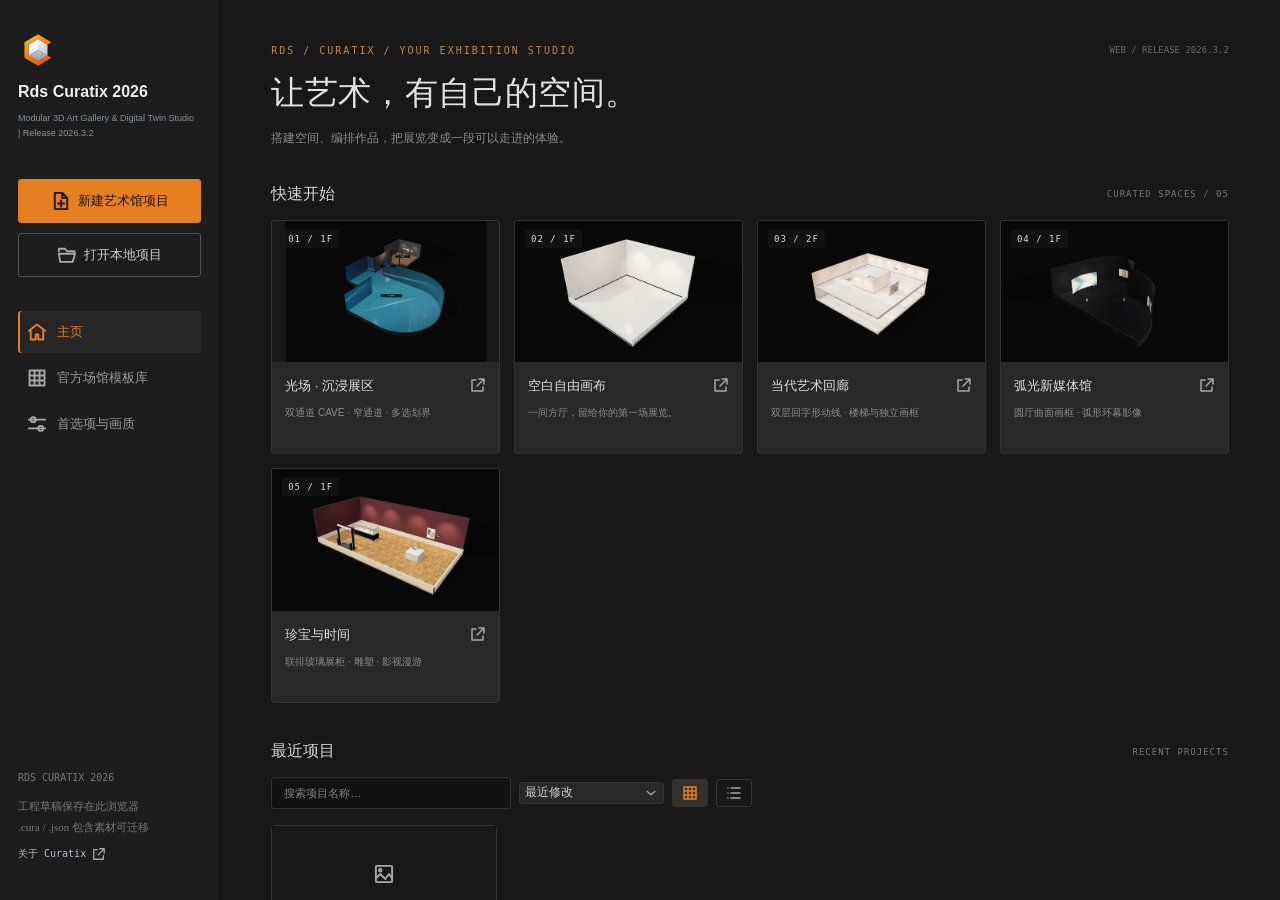
==== commit 962b2f4a: "Release Curatix 2026.3.2 with desktop SteamVR preview support" ====
--- a/web/index.html
+++ b/web/index.html
@@ -9,8 +9,8 @@
     <title>Rds Curatix 2026</title>
     <link rel="icon" href="./favicon.svg" type="image/svg+xml" />
     <link rel="preload" href="./curatix-studio-loading.gif" as="image" media="(prefers-reduced-motion: no-preference)" />
-    <script type="module" crossorigin src="./assets/index-BIJVph70.js"></script>
-    <link rel="stylesheet" crossorigin href="./assets/index-FPsKDIIg.css">
+    <script type="module" crossorigin src="./assets/index-rRNgUyPb.js"></script>
+    <link rel="stylesheet" crossorigin href="./assets/index-D-5ZLUGy.css">
   </head>
   <body>
     <div id="app"></div>
--- a/web/assets/index-D-5ZLUGy.css
+++ b/web/assets/index-D-5ZLUGy.css
@@ -0,0 +1 @@
+.space-tools{position:absolute;top:66px;left:64px;right:224px;z-index:13;display:flex;flex-wrap:wrap;gap:4px;align-items:center;pointer-events:auto;font-size:10px;max-width:1020px;padding:5px;background:#1d2026e8;border:1px solid #414750;border-radius:6px;backdrop-filter:blur(12px)}.space-tools[hidden],.space-context[hidden]{display:none}.space-tools button,.space-tools select{background:#292d34;border:1px solid #444b57;color:#c7cdd6;border-radius:3px;font-size:10px;padding:5px 7px;max-width:150px}.space-tools button.active{color:#f5c38c;border-color:#a87540;background:#3d3022}.space-tools span{padding:0 5px;color:#949daa}.space-tools select{min-width:80px}.space-context{position:fixed;z-index:3000;width:252px;padding:6px;background:#252a32;box-shadow:0 12px 40px #0008;border:1px solid #59616c;border-radius:6px}.space-context button{display:block;width:100%;padding:11px 8px;background:transparent;border:0;color:#e4e7ee;text-align:left}.space-context button:hover{background:#3b4656}.space-box-select{position:fixed;z-index:2500;border:1px solid #e99435;background:#e9943526;pointer-events:none}.space-geometry{padding:10px;background:#20262d;border:1px solid #3a4653;border-radius:5px}.space-range output{float:right;color:#e9b675}.space-range input{width:100%;accent-color:#dc964e}.immersive-properties{border-top:1px solid #4a5159;margin-top:16px;padding-top:12px}.immersive-properties h3{font-size:12px;color:#8ecbda}.immersive-properties h3 small{float:right;font-size:10px;color:#9aabb7}.aspect-advisor{margin:12px 0;border:1px solid #365461;border-radius:5px;background:#19252c;padding:10px}.aspect-advisor>strong{font-size:9px;letter-spacing:1px;color:#74b0c6}.aspect-advisor>div{display:grid;grid-template-columns:1fr auto;gap:5px;margin-top:11px}.aspect-advisor span{font-size:11px;color:#9caeb9}.aspect-advisor b{font-size:11px;font-weight:500;color:#c0ced4}.aspect-advisor em{font-size:18px;font-style:normal;color:#c6f0fa}.aspect-advisor small{font-size:10px;color:#92c5cd;align-self:end}.zone-members{margin:18px 0}.zone-members>div{display:flex;gap:4px;margin:5px 0}.zone-members button{border:1px solid #3a414a;background:#292e35;color:#bdc8d3;padding:7px;font-size:11px}.zone-members button:first-child{flex:1;text-align:left}.zone-tree{border-left:2px solid var(--zone-color);margin-left:8px}.zone-tree summary{color:var(--zone-color)}.zone-tree summary button{max-width:170px;white-space:nowrap;overflow:hidden;text-overflow:ellipsis}.space-counts{display:flex;gap:6px;padding:10px 0}.space-counts div{flex:1;background:#222a32;border:1px solid #3b4652;padding:9px 6px;font-size:10px;color:#9db0bc}.space-counts strong{display:block;color:#c3e4eb;font-size:20px;font-weight:500}.zone-banner{position:fixed;left:50%;top:90px;transform:translate(-50%,-8px);background:#162128e8;color:#edf4f7;padding:14px 26px;border:1px solid #5d8a96;border-radius:7px;opacity:0;pointer-events:none;z-index:2300;transition:opacity .6s,transform .6s}.zone-banner.visible{opacity:1;transform:translate(-50%)}.map-zone-sidebar{position:absolute;right:12px;top:12px;width:200px;max-height:80%;overflow:auto;background:#202730eb;padding:10px;border:1px solid #46505f;border-radius:6px}.map-zone-sidebar h3{font-size:11px;margin:0 0 9px;color:#9caec0}.map-zone-sidebar button{display:flex;align-items:center;gap:8px;width:100%;text-align:left;background:#2c3440;border:0;color:#e0e6ef;margin:5px 0;padding:9px;font-size:11px}.map-zone-sidebar i{width:10px;height:10px;border-radius:3px;flex-shrink:0}.map-zone-sidebar small{color:#a6b8c8;font-size:10px}.map-canvas-wrap{position:relative}.relation-node.zone{border-color:#e99435}.relation-node.immersive{border-color:#b885ef}.relation-node.zone header i{background:#e99435}.relation-node.immersive header i{background:#b885ef}@media(max-width:1000px){.space-tools{left:45px;right:12px;top:64px;max-width:calc(100% - 58px)}.space-tools span{display:none}.space-tools button{padding:4px}.map-zone-sidebar{width:160px}}:root{font-family:DM Sans,Microsoft YaHei,PingFang SC,sans-serif;color:#303a33;background:#f6f7f2;font-synthesis:none;--ink:#303a33;--muted:#8a9187;--green:#354c3c;--light:#e7eedf;--line:#e6e9e0;--white:#fcfcf9;--accent:#a6bd8a}*{box-sizing:border-box}body{margin:0;overflow:hidden}button,input,textarea,select{font:inherit}button,a,input,select,textarea{-webkit-tap-highlight-color:transparent}button{cursor:pointer;border:0;background:none;color:inherit}button:disabled{opacity:.35;cursor:not-allowed}button:focus-visible,a:focus-visible{outline:2px solid #789968;outline-offset:3px}button{transition:background .18s,color .18s,box-shadow .18s}button:hover{background:#e9ede3}button svg{flex-shrink:0}input,select,textarea{border:1px solid #dfe4d9;border-radius:7px;background:#fffefb;color:var(--ink);padding:9px 10px;min-width:0;outline:none}input:focus,select:focus,textarea:focus{border-color:#809873;box-shadow:0 0 0 3px #9eb58c18}input[type=color]{height:36px;padding:3px}input[type=checkbox]{accent-color:#506a46}textarea{resize:vertical;min-height:90px}h1,h2,h3,h4,p{margin:0}svg{vertical-align:middle}a{color:inherit;text-decoration:none}small{font-size:10px}button:active{transform:translateY(1px)}.topbar{height:78px;border-bottom:1px solid var(--line);display:flex;align-items:center;padding:0 27px;gap:24px;background:#fcfcf9;position:relative;z-index:3}.brand{display:flex;align-items:center;gap:12px;flex-shrink:0}.brand strong{font-size:21px;letter-spacing:3px;font-weight:650;display:block}.brand strong b{font-size:17px;letter-spacing:1px;padding-left:4px;font-weight:500}.brand small{font-size:7.5px;letter-spacing:1.85px;display:block;color:#8a9285;margin-top:3px}.brand-mark{display:flex;align-items:center;gap:4px;height:35px}.brand-mark i{height:29px;width:7px;display:block;background:#4d6345;transform:skewY(-30deg)}.brand-mark i:nth-child(2){height:21px;background:#90a67d}.brand-mark i:nth-child(3){background:#bac9a4}.top-divider{height:24px;width:1px;background:var(--line)}.project-name{font-size:12px;color:#6b756b;display:flex;gap:15px;white-space:nowrap}.mode-tabs{display:flex;gap:3px;margin:auto;border:1px solid var(--line);border-radius:9px;padding:4px;background:#f5f6f1}.mode-tabs button{display:flex;align-items:center;gap:8px;font-size:12px;padding:8px 16px;border-radius:6px;white-space:nowrap;color:#80887c}.mode-tabs button.active{background:#fff;color:#344b38;box-shadow:0 2px 4px #20331c0a;font-weight:600}.header-actions{display:flex;align-items:center;gap:13px}.saved{display:flex;gap:7px;align-items:center;font-size:10px;color:#8b9385;white-space:nowrap}.saved i,.statusbar>span>i,.live-chip i{display:block;width:5px;height:5px;background:#89a36d;border-radius:50%}.primary-button{display:flex;align-items:center;justify-content:center;gap:9px;background:var(--green);color:#f5f8ee;padding:11px 17px;border-radius:7px;font-size:12px;white-space:nowrap}.primary-button:hover{background:#47634b}.icon-button{width:34px;height:34px;border-radius:6px;display:inline-flex;align-items:center;justify-content:center;color:#6c7867}.text-button{display:inline-flex;align-items:center;justify-content:center;gap:7px;padding:9px 12px;border:1px solid var(--line);border-radius:7px;font-size:12px}.workspace{display:grid;grid-template-columns:64px 250px minmax(340px,1fr) 292px;height:calc(100dvh - 112px)}.rail{display:flex;flex-direction:column;gap:13px;align-items:center;padding:26px 0 19px;border-right:1px solid var(--line);background:#f8f9f4}.rail-button{width:38px;height:38px;display:grid;place-items:center;border-radius:8px;color:#969d90;position:relative}.rail-button.active{background:#e7eddf;color:#536e44}.rail-spacer{flex:1}.avatar{height:29px;width:29px;border-radius:50%;background:#d9e2ce;color:#5f7450;display:grid;place-items:center;font-size:12px;margin-top:2px}.sidebar{background:#fcfcf9;border-right:1px solid var(--line);overflow-y:auto;padding:27px 22px 22px}.section-heading{display:flex;align-items:center;justify-content:space-between;margin-bottom:19px}.section-heading h2{font-size:16px;font-weight:600;letter-spacing:.5px}.eyebrow{font-size:8px;letter-spacing:2px;color:#9ca68e;font-weight:500}.sidebar .eyebrow{margin-bottom:8px;font-size:8px}.tiny-badge{font-size:9px;display:inline-flex;align-items:center;gap:4px;color:#789067;background:#edf2e7;border-radius:4px;padding:4px 7px}.stat-big{font-size:37px;letter-spacing:-1.5px;font-weight:500;line-height:1.2;color:#3e503d}.stat-big span{font-size:11px;letter-spacing:0;color:#8d9685;margin-left:6px}.area-stat{padding:2px 0 22px;border-bottom:1px solid var(--line)}.area-stat p{font-size:11px;color:#949c8d;margin-top:7px}.mini-stats{display:grid;grid-template-columns:1fr 1fr;margin-top:18px}.mini-stat{display:flex;gap:10px;align-items:center}.mini-stat+.mini-stat{border-left:1px solid var(--line);padding-left:18px}.mini-stat>svg{color:#9ca68d}.mini-stat strong{display:block;font-size:22px;font-weight:500}.mini-stat span{font-size:9px;color:#929a89;display:block;margin-top:1px}.sidebar-section{padding-top:25px}.small-heading{font-size:11px;color:#6e7c65;font-weight:600;display:flex;align-items:center;justify-content:space-between;margin-bottom:13px}.small-heading span{font-size:9px;font-weight:400;color:#9aa38e}.floor-item{width:100%;display:flex;align-items:center;gap:11px;border-radius:8px;padding:11px 12px;margin-bottom:5px;text-align:left}.floor-item.active{background:#eaf0e2}.floor-number{font-size:19px;font-weight:500;letter-spacing:-.7px;min-width:29px;color:#60764f}.floor-item strong{font-size:11px;font-weight:500;display:block}.floor-item small{font-size:9px;color:#9aa18e;display:block;margin-top:3px}.floor-item>svg{margin-left:auto;color:#9aaa8a}.all-floors{font-size:10px;width:100%;border:1px dashed #dce3d1;border-radius:6px;padding:8px;margin-top:6px;color:#91a07f}.entity-list{display:flex;flex-direction:column;gap:2px;max-height:210px;overflow-y:auto}.entity-row{display:flex;align-items:center;gap:10px;padding:8px 3px;text-align:left;width:100%;border-radius:5px;font-size:10px;color:#87917c}.entity-row>span{width:6px;height:6px;border-radius:2px;background:#cbd5bc}.entity-row strong{font-weight:400;flex:1}.entity-row small{font-size:8px;color:#a7af9c}.entity-row.selected{color:#3e5c3c;background:#eaf0e2;padding-left:8px}.add-component{width:100%;display:flex;align-items:center;justify-content:center;gap:7px;padding:10px;border:1px solid #d9e0d0;border-radius:7px;font-size:10px;color:#6a7c5e;margin-top:16px}.sidebar-bottom{margin-top:24px;padding:15px 12px;background:#f3f5ec;border-radius:8px}.sidebar-bottom>span{display:flex;align-items:center;gap:7px;font-size:10px;color:#70845c}.sidebar-bottom p{font-size:9px;color:#a0aa92;line-height:1.8;margin-top:6px}.sidebar-bottom button{font-size:10px;color:#75886b;padding:7px 0 0;display:flex;gap:6px;align-items:center}.stage{position:relative;overflow:hidden;background:radial-gradient(ellipse at 45% 42%,#f7f8f2,#eff1e9 53%,#e9ede2);min-width:0}.stage:after{content:"";position:absolute;inset:0;pointer-events:none;background-image:radial-gradient(#bbc5ac66 .7px,transparent .7px);background-size:22px 22px;opacity:.28;z-index:0}.stage-header{position:absolute;left:29px;right:25px;top:30px;display:flex;justify-content:space-between;z-index:1;pointer-events:none}.stage-header .eyebrow{font-size:8px;letter-spacing:2.4px;color:#8e9d7f}.stage-header h1{font-size:23px;font-weight:500;letter-spacing:1.7px;margin-top:9px;color:#41533c}.stage-header p{font-size:10px;color:#9aa58f;margin-top:9px;letter-spacing:.7px}.live-chip{display:flex;align-items:center;gap:6px;height:25px;padding:0 9px;border:1px solid #dbe3cf;border-radius:5px;font-size:9px;color:#899d75;background:#f2f5eac9}#viewport{position:absolute;inset:0;z-index:1;touch-action:none}#viewport canvas{display:block;width:100%;height:100%;outline:none}.loading{display:flex;flex-direction:column;align-items:center;justify-content:center;gap:15px;position:absolute;inset:0;background:#eff2e9;z-index:3}.loading strong{font-size:15px;font-weight:500;color:#607454}.loading small{color:#93a086;font-size:11px}.loader-ring{width:34px;height:34px;border:2px solid #d9e3cf;border-top-color:#6d8658;border-radius:50%;animation:spin 1s linear infinite}@keyframes spin{to{transform:rotate(360deg)}}.stage-top-tools{position:absolute;left:28px;top:142px;display:flex;align-items:center;gap:8px;z-index:2}.segmented{display:flex;background:#ffffffba;border:1px solid #dfe5d7;border-radius:7px;padding:3px;box-shadow:0 2px 10px #2e44240a}.segmented button{font-size:10px;border-radius:4px;padding:6px 13px;color:#9ba78e}.segmented button.active{background:#e1e9d6;color:#5e764c}.stage-top-tools>.icon-button{border:1px solid #dfe5d7;background:#ffffffb3;height:32px;width:32px}.canvas-tools{position:absolute;bottom:60px;left:50%;transform:translate(-50%);z-index:2;display:flex;gap:8px;white-space:nowrap}.tool-group{display:flex;align-items:center;background:#ffffffd9;backdrop-filter:blur(16px);border:1px solid #dce3d1;border-radius:9px;padding:5px;box-shadow:0 4px 12px #293b1e08}.tool-group .icon-button{color:#8c9d7b}.tool-group .icon-button.active{background:#e3ebd8;color:#4c6940}.tool-separator{height:18px;width:1px;background:#e3e8db;margin:0 4px}.edit-tools{display:none}body.editing .edit-tools{display:flex}.north{position:absolute;right:26px;bottom:79px;z-index:2;color:#a3b097;text-align:center;pointer-events:none;display:flex;flex-direction:column;align-items:center;gap:4px}.north span{font-size:9px}.north small{font-size:7px;letter-spacing:1px;margin-top:7px}.stage-bottom{position:absolute;left:25px;right:24px;bottom:20px;z-index:2;display:flex;justify-content:space-between;font-size:8px;color:#9ba78f}.stage-bottom em{font-style:normal;margin:0 7px;color:#bbc4af}.stage-bottom svg{margin-right:5px}.placement-status{position:absolute;top:187px;left:30px;font-size:10px;padding:7px 11px;border-radius:5px;background:#fffdf5c9;color:#7c8c68;z-index:2;display:none}body.editing .placement-status{display:block}body.placing #viewport{cursor:crosshair}.inspector{background:#fcfcf9;border-left:1px solid var(--line);overflow-y:auto;padding:27px 22px}.inspector .section-heading{margin-bottom:18px}.inspector .section-heading h2{font-size:13px}.collection-cover{position:relative;height:185px;background:#dde4cf;border-radius:8px;overflow:hidden;padding:18px;margin-bottom:17px}.collection-cover:before{content:"";position:absolute;width:140px;height:140px;border-radius:50%;background:#c1cdb3;right:-24px;top:28px}.collection-cover:after{content:"";position:absolute;width:95px;height:120px;border:1px solid #94aa82;border-radius:50% 50% 0 0;right:25px;bottom:-28px;transform:rotate(-24deg)}.cover-eyebrow{font-size:7px;letter-spacing:2px;color:#6f835e;position:relative;z-index:1}.collection-cover h3{font-size:24px;font-weight:450;line-height:1.5;letter-spacing:2px;color:#4d6340;margin-top:18px;position:relative;z-index:1}.collection-cover .cover-en{font-size:8px;letter-spacing:1.5px;color:#7e936d;margin-top:6px}.collection-cover .cover-foot{position:absolute;left:18px;bottom:14px;display:flex;gap:10px;font-size:7px;letter-spacing:1px;color:#81966f}.collection-meta{display:flex;justify-content:space-between;align-items:center;margin-bottom:17px}.collection-meta strong{font-size:12px;font-weight:500}.collection-meta span{font-size:9px}.progress-track{height:4px;background:#edf0e8;border-radius:5px;overflow:hidden;margin-top:9px}.progress-track i{display:block;height:100%;background:#adbd93;border-radius:5px}.progress-caption{display:flex;justify-content:space-between;font-size:9px;color:#99a28d;margin-top:8px}.divider{height:1px;background:var(--line);margin:22px 0}.collection-stats{display:grid;grid-template-columns:1fr 1fr;gap:15px;margin-top:20px}.metric{padding:12px;border:1px solid #e7ebdf;border-radius:7px}.metric span{font-size:9px;color:#8f9a82;display:flex;align-items:center;gap:5px}.metric strong{font-size:27px;font-weight:500;color:#4e6243;display:block;margin-top:8px;letter-spacing:-1px}.media-bar-row{display:flex;align-items:center;gap:8px;margin-top:13px;font-size:9px;color:#8c9980}.media-bar-row>svg{color:#9caa8d}.media-bar-row>span{min-width:47px}.media-bar-row .media-bar{height:4px;border-radius:5px;background:#edf0e8;flex:1}.media-bar-row .media-bar i{display:block;height:100%;background:#b8c8a3;border-radius:5px}.media-bar-row strong{font-size:11px;font-weight:500;min-width:13px;text-align:right}.preview-artworks{display:flex;gap:7px;margin-top:13px}.preview-artworks button{padding:0;flex:1;min-width:0;height:72px;overflow:hidden;border-radius:5px}.preview-artworks img{height:100%;width:100%;object-fit:cover}.link-button{font-size:10px;color:#789165;padding:10px 0;display:flex;align-items:center;justify-content:space-between;width:100%}.ambient-card{display:flex;align-items:center;gap:11px;border:1px solid #e2e8d7;padding:12px;border-radius:7px;text-align:left;width:100%}.ambient-icon{background:#edf1e4;color:#9cae86;border-radius:7px;padding:9px}.ambient-card strong{font-size:10px;font-weight:500;display:block}.ambient-card small{font-size:8px;color:#9aa58d;display:block;margin-top:4px}.ambient-card>svg{margin-left:auto;color:#9aac88}.statusbar{height:34px;background:#fbfcf7;border-top:1px solid var(--line);display:flex;justify-content:space-between;align-items:center;padding:0 20px 0 24px;font-size:9px;color:#9ba58f}.statusbar>span{display:flex;align-items:center;gap:8px}.footer-right{display:flex;align-items:center;gap:20px!important}.footer-right b{font-size:8px;font-weight:400;letter-spacing:.4px;border-left:1px solid var(--line);padding-left:20px}.statusbar .icon-button{width:25px;height:25px}.statusbar .icon-button svg{width:14px}.property-title{font-size:16px!important;line-height:1.5}.property-kind{font-size:10px;color:#9aa58e;margin-bottom:20px}.property-group{margin-top:20px}.property-group h3{font-size:11px;font-weight:500;color:#7f8e70;margin-bottom:12px}.form-row{display:grid;grid-template-columns:1fr 1fr;gap:10px;margin-bottom:12px}.form-row.three{grid-template-columns:1fr 1fr 1fr;gap:6px}.field{display:flex;flex-direction:column;gap:6px;font-size:10px;color:#8f9c82;margin-bottom:11px}.field input,.field select,.field textarea{font-size:11px;width:100%}.check-field{display:flex;gap:7px;align-items:center;font-size:11px;color:#7c8c6c;margin:11px 0}.property-buttons{display:flex;gap:7px;margin:20px 0}.property-buttons button{flex:1;font-size:10px}.danger-button{color:#b66755}.property-note{font-size:10px;color:#96a287;line-height:1.8;padding:12px;border-radius:6px;background:#f2f5eb}.binding-list{display:flex;flex-direction:column;gap:5px;max-height:140px;overflow:auto;border:1px solid var(--line);border-radius:6px;padding:8px}.binding-list label{display:flex;align-items:center;gap:5px;font-size:10px}.apply-button{width:100%;margin-top:16px}dialog{color:var(--ink);padding:0;border:1px solid #dfe5d7;border-radius:15px;background:#fafbf5;box-shadow:0 25px 100px #25381c29;max-height:90dvh;overflow:auto}dialog::backdrop{background:#2430213b;backdrop-filter:blur(7px)}.dialog-heading{display:flex;align-items:center;justify-content:space-between;padding:25px 28px 20px;border-bottom:1px solid var(--line);gap:15px}.dialog-heading h2{font-size:22px;font-weight:500;letter-spacing:1px;margin-top:6px}.dialog-heading h2 span{font-size:12px;margin-left:7px;color:#9aa58c}.inline-actions{display:flex;align-items:center;gap:12px}.cms-dialog{width:min(1160px,94vw)}.cms-toolbar{display:flex;align-items:center;gap:20px;padding:24px 28px 15px;flex-wrap:wrap}.search-box{display:flex;align-items:center;gap:10px;border:1px solid #e0e6d6;background:#fffef9;border-radius:7px;padding:0 12px;color:#98a68b;flex:1;min-width:190px}.search-box input{border:0;background:none;box-shadow:none;width:100%;font-size:12px}.filter-tabs{display:flex;gap:4px}.filter-tabs button{padding:8px 13px;border-radius:5px;font-size:11px;color:#8d9a7f}.filter-tabs button.active{background:#e5edd9;color:#597347}.cms-toolbar select{font-size:11px}.tag-filters{padding:0 28px 20px;display:flex;gap:6px;flex-wrap:wrap}.tag-filters button{font-size:10px;border:1px solid #e0e6d5;border-radius:20px;padding:5px 11px;color:#8b9b7c}.tag-filters button.active{background:#e5edd9;color:#5b7348;border-color:#bccdab}.cms-grid{padding:0 28px 28px;display:grid;grid-template-columns:repeat(4,1fr);gap:18px}.art-card{border:1px solid #e1e6d8;border-radius:10px;background:#fffefa;overflow:hidden}.art-thumb{height:170px;width:100%;padding:0;position:relative;overflow:hidden;background:#e9eddc}.art-thumb img{width:100%;height:100%;object-fit:cover;transition:transform .4s}.art-thumb:hover img{transform:scale(1.04)}.art-state{position:absolute;left:10px;top:10px;font-size:8px;padding:4px 7px;border-radius:4px;background:#f4f7edf0;color:#698156}.art-state.paused{background:#ece4d6f5;color:#aa8962}.art-card-body{padding:14px}.art-card h3{font-size:13px;font-weight:500}.art-author{font-size:10px;color:#9aa68d;margin:7px 0 13px}.art-card-foot{display:flex;align-items:center;justify-content:space-between;border-top:1px solid var(--line);padding-top:9px}.art-card-foot>span{font-size:9px;color:#9aa68c}.art-actions{display:flex;gap:1px}.art-actions .icon-button{width:26px;height:26px}.art-actions svg{width:14px}.cms-footnote{padding:15px 28px;border-top:1px solid var(--line);font-size:10px;color:#9ba78d}.empty-state{grid-column:1/-1;padding:65px 20px;text-align:center;color:#93a17e;font-size:13px}.form-dialog{width:min(560px,92vw)}.form-content{padding:24px 28px}.form-content .field{font-size:11px}.form-content .field input,.form-content .field select,.form-content .field textarea{font-size:12px}.file-drop{padding:20px;border:1px dashed #c6d3b6;background:#f0f5e7;border-radius:8px;display:flex;flex-direction:column;gap:10px;margin-bottom:20px}.file-drop input{width:100%;font-size:11px;background:transparent;border:0}.file-drop p{font-size:10px;line-height:1.8;color:#98a587}.form-error{color:#b16956;font-size:11px;line-height:1.6;margin:12px 0}.form-help{font-size:10px;line-height:1.9;color:#98a58b}.form-help a{text-decoration:underline}.form-footer{display:flex;justify-content:flex-end;gap:10px;margin-top:20px}.detail-dialog{width:min(1000px,94vw)}.detail-body{display:grid;grid-template-columns:1.4fr 1fr}.detail-media{min-height:400px;max-height:65vh;background:#e9ede1;display:flex;align-items:center;justify-content:center;position:relative;padding:25px}.detail-media img,.detail-media video{max-width:100%;max-height:60vh;object-fit:contain}.detail-media canvas{width:100%!important;height:100%!important;position:absolute;inset:0}.detail-info{padding:35px 30px}.detail-info h2{font-size:27px;font-weight:450;margin:18px 0 10px}.detail-info .author{font-size:12px;color:#94a084;margin-bottom:30px}.detail-info p{font-size:12px;line-height:2.1;color:#7e8c71}.detail-tags{display:flex;gap:6px;margin-top:23px;flex-wrap:wrap}.detail-tags span{border:1px solid #dce4d0;padding:5px 9px;border-radius:4px;font-size:9px;color:#8c9c7a}.detail-close{position:absolute;top:12px;right:12px;z-index:4;background:#f8fbf0d9}.theme-grid{display:grid;grid-template-columns:1fr 1fr;gap:10px;margin-bottom:23px}.theme-option{display:flex;gap:11px;align-items:center;text-align:left;border:1px solid #dfe5d5;border-radius:8px;padding:13px;font-size:11px}.theme-option.active{border-color:#92ab77;background:#eef3e6}.theme-swatch{display:flex;height:30px;width:32px;overflow:hidden;border-radius:4px}.theme-swatch i{width:50%;height:100%}.library-dialog{width:min(700px,92vw)}.library-section{padding:22px 26px 6px}.library-section h3{font-size:12px;font-weight:500;color:#80936d;margin-bottom:13px}.library-grid{display:grid;grid-template-columns:repeat(4,1fr);gap:10px}.library-item{display:flex;flex-direction:column;align-items:center;gap:10px;padding:18px 6px;border:1px solid #dfe6d5;border-radius:8px;background:#f3f6ed;font-size:11px;color:#768b62}.library-item svg{width:30px;height:30px;stroke-width:1.2}.library-item small{font-size:8px;color:#a0ad93}.library-foot{font-size:10px;color:#98a68c;padding:22px 26px}.shortcut{display:flex;justify-content:space-between;gap:15px;padding:10px 0;border-bottom:1px solid var(--line);font-size:11px;color:#889a77}.shortcut kbd{font-family:inherit;color:#657e53;font-size:10px;background:#edf2e4;border-radius:3px;padding:2px 7px}.warning-list{color:#a27d4e;font-size:11px;line-height:2;padding:15px;background:#f4eedf;border-radius:6px}.form-content h3{font-size:13px;margin-bottom:12px;font-weight:500}#toasts{position:fixed;bottom:55px;left:50%;transform:translate(-50%);display:flex;flex-direction:column;gap:8px;align-items:center;z-index:100;pointer-events:none}.toast{max-width:80vw;background:#354931ef;color:#f3f8e9;border:1px solid #7c90694d;padding:12px 20px;border-radius:8px;font-size:12px;box-shadow:0 10px 35px #20331922;animation:toast .2s ease-out}@keyframes toast{0%{opacity:0;transform:translateY(8px)}to{opacity:1;transform:none}}.roam-ui{display:none}.roaming .stage{height:100%;background:#e4e6dd}.roaming .sidebar,.roaming .inspector,.roaming .rail,.roaming .stage-header,.roaming .stage-top-tools,.roaming .canvas-tools,.roaming .north,.roaming .stage-bottom,.roaming .placement-status{display:none}.roaming .roam-ui{display:block;position:absolute;inset:0;z-index:3;pointer-events:none}.roam-exit{position:absolute;left:22px;top:22px;background:#fafbf2dc;border-color:#d8e1cd;pointer-events:auto}.roam-exit svg{transform:rotate(180deg)}.reticle{width:5px;height:5px;background:#ffffffde;box-shadow:0 0 0 1px #526044;border-radius:50%;position:absolute;left:50%;top:50%}.art-in-range .reticle{width:10px;height:10px;box-shadow:0 0 0 3px #fff5}.roam-hint{position:absolute;bottom:35px;left:50%;transform:translate(-50%);text-align:center;background:#273b25c9;padding:12px 22px;border-radius:9px;color:#edf3e2;white-space:nowrap;backdrop-filter:blur(10px)}.roam-hint strong{font-size:11px;font-weight:450;display:block}.roam-hint small{font-size:9px;opacity:.6;display:block;margin-top:7px}.pointer-locked .roam-exit,.mobile-roam{display:none}.fixture-tree{margin-top:12px}.fixture-tree summary{cursor:pointer;font-size:10px;color:#849577;padding:8px 3px}.fixture-tree summary span{float:right;color:#9baa8a}.fixture-tree .entity-list{max-height:170px}*{scrollbar-width:thin;scrollbar-color:#d4ddc6 transparent}::-webkit-scrollbar{width:5px}::-webkit-scrollbar-thumb{background:#d4ddc6;border-radius:10px}@media(min-width:1650px){.workspace{grid-template-columns:72px 276px minmax(340px,1fr) 320px}.sidebar,.inspector{padding-left:26px;padding-right:26px}.stage-header{left:38px;top:35px}.stage-header h1{font-size:28px}.stage-top-tools{left:38px;top:152px}.collection-cover{height:210px}.collection-cover h3{font-size:28px}}@media(max-width:1240px){.workspace{grid-template-columns:54px 215px minmax(300px,1fr) 250px}.topbar{gap:15px;padding:0 18px}.project-name,.top-divider{display:none}.mode-tabs button{padding:8px 11px}.sidebar,.inspector{padding:24px 16px}.stage-header{left:22px;top:25px}.stage-header h1{font-size:21px;letter-spacing:.5px}.saved{display:none}.stage-bottom>span:first-child{max-width:180px;font-size:7px}.north{right:16px}.cms-grid{grid-template-columns:repeat(3,1fr)}}@media(max-width:1000px){.workspace{grid-template-columns:50px 200px minmax(300px,1fr)}.inspector{display:none}.editing .inspector{display:block;position:absolute;right:10px;top:150px;bottom:60px;width:245px;z-index:5;border:1px solid #dce4d0;border-radius:12px;box-shadow:0 10px 50px #30422216}.header-actions{gap:5px}.brand strong{font-size:18px}.brand strong b{font-size:13px}.brand small{font-size:6px}.mode-tabs{margin-left:auto;margin-right:8px}.topbar{gap:12px}.primary-button{padding:10px 12px}.stage-header h1{font-size:24px}.live-chip{display:none}}@media(max-width:760px){.topbar{height:65px;padding:0 14px}.brand{gap:8px}.brand strong{font-size:16px;letter-spacing:1px}.brand strong b{font-size:12px}.brand small{font-size:5px;letter-spacing:1px}.brand-mark{gap:3px}.brand-mark i{width:5px;height:24px}.brand-mark i:nth-child(2){height:17px}.mode-tabs{position:fixed;bottom:16px;left:50%;transform:translate(-50%);margin:0;background:#fafcf4e8;z-index:20;padding:5px;box-shadow:0 8px 35px #26391d16;backdrop-filter:blur(12px);border-radius:11px}.mode-tabs button{font-size:10px;padding:10px 14px;gap:6px}.header-actions{margin-left:auto}.header-actions>.icon-button{display:none}.header-actions>.primary-button{font-size:10px;padding:9px 10px}.header-actions>.primary-button svg:last-child{display:none}.workspace{height:calc(100dvh - 65px);display:block}.sidebar,.inspector,.rail,.statusbar{display:none}.stage{height:100%;width:100%}.stage-header{left:22px;top:26px}.stage-header h1{font-size:24px;margin-top:8px}.stage-header p{font-size:10px}.stage-top-tools{left:22px;top:132px}.canvas-tools{bottom:91px;left:22px;transform:none}.north{bottom:112px;right:17px}.stage-bottom{bottom:77px;left:23px;font-size:7px}.stage-bottom>span:first-child{display:none}.stage-bottom>span:last-child{margin-left:auto}.editing .inspector{width:min(270px,78vw);top:180px;bottom:160px;max-height:55vh;opacity:.98}.editing .edit-tools{position:absolute;bottom:52px;left:0}.placement-status{top:175px;left:22px;right:22px;font-size:9px}.cms-grid{grid-template-columns:repeat(2,1fr);gap:12px;padding:0 16px 20px}.cms-toolbar{padding:18px 16px 12px;gap:12px}.search-box{width:100%;flex:auto}.filter-tabs{flex:1;gap:0}.filter-tabs button{padding:7px 9px;font-size:10px}.cms-toolbar select{max-width:95px;font-size:10px;padding:7px}.tag-filters{padding:0 16px 17px}.dialog-heading{padding:20px 18px 16px}.dialog-heading h2{font-size:19px}.dialog-heading .eyebrow{font-size:7px}.dialog-heading .primary-button{font-size:10px;padding:8px 10px}.inline-actions{gap:4px}.art-thumb{height:145px}.art-card-body{padding:11px}.art-card h3{font-size:12px}.cms-footnote{font-size:9px;padding:14px 16px}.detail-body{display:block}.detail-media{min-height:280px;max-height:40vh}.detail-media img,.detail-media video{max-height:36vh}.detail-info{padding:22px}.detail-info h2{font-size:22px}.detail-info .author{margin-bottom:18px}.form-content{padding:20px}.library-grid{grid-template-columns:repeat(3,1fr)}.library-section{padding:20px 17px 3px}.library-item{font-size:10px}.roaming .mode-tabs{display:none}.roam-hint{bottom:27px;padding:10px 14px}.roam-hint small{display:none}.roam-hint strong{font-size:9px}#toasts{bottom:85px}}@media(pointer:coarse){.roaming .mobile-roam{display:block;pointer-events:none}.roaming #joystick{position:absolute;bottom:95px;left:28px;width:105px;height:105px;border-radius:50%;background:#edf5e124;border:1px solid #ffffff4d;display:flex;align-items:center;justify-content:center;pointer-events:auto;touch-action:none;backdrop-filter:blur(6px)}#joystick span{width:43px;height:43px;border-radius:50%;background:#edf5e17a;border:1px solid #ffffff44}.touch-buttons{position:absolute;right:24px;bottom:105px;display:flex;gap:9px;pointer-events:auto}.touch-buttons button{height:44px;width:44px;border-radius:50%;background:#f6faedbb;border:1px solid #fff6;font-size:10px}.roam-hint small{display:none}.roam-exit{font-size:10px}}@media(prefers-reduced-motion:reduce){*{animation-duration:.01ms!important;transition:none!important}}.quality-control{position:absolute;right:24px;top:105px;z-index:6;display:flex;gap:3px;align-items:center;padding:4px;border:1px solid #dce3d2;border-radius:9px;background:#f9fbf2ee;backdrop-filter:blur(12px);box-shadow:0 3px 15px #354b2d08}.quality-control>span{font-size:9px;padding:0 7px;color:#8b967e}.quality-control button{padding:7px 10px;border-radius:6px;font-size:10px;color:#88977c}.quality-control button.active{background:#e1eacd;color:#566b43}.roaming .quality-control{top:22px;right:22px}.pointer-locked .quality-control{display:none}@media(max-width:760px){.quality-control{top:180px;left:22px;right:auto}.quality-control button{padding:6px 9px}.roaming .quality-control{top:70px;left:22px;right:auto}.editing .quality-control{top:135px;left:auto;right:14px}.editing .quality-control>span{display:none}}:root{font-family:Inter,Microsoft YaHei,sans-serif;font-size:12px;color:#c5c5c5;background:var(--bg-panel);--ink:#d0d0d0;--muted:#929292;--green:#e67e22;--light:#373737;--line:#111;--white:#282828;--accent:#e67e22;color-scheme:dark}[hidden]{display:none!important}*{scrollbar-width:thin;scrollbar-color:#4b4b4b #222}body{background:var(--bg-panel)}button,input,select,textarea,dialog{border-radius:3px!important}button{transition:background .1s}button:hover{background:#424242;color:#eee}button:focus-visible{outline:1px solid var(--accent)}button:disabled{opacity:.33}input,select,textarea{background:var(--bg-blueprint);border:1px solid var(--border-panel);color:#d2d2d2;padding:5px 7px;font-size:11px;box-shadow:inset 0 1px #ffffff05}input:focus,select:focus,textarea:focus{border-color:var(--accent-blue);box-shadow:none}input[type=number],output,kbd,.floor-number,.stat-big,.mini-stat strong,#scene-stats,#render-metrics,.outliner-foot{font-family:JetBrains Mono,Consolas,monospace;font-variant-numeric:tabular-nums}input[type=number]{cursor:ew-resize}input[type=checkbox]{accent-color:var(--accent)}.primary-button{background:#8c501f;border:1px solid #c07734;color:var(--icon-hover);padding:5px 10px;font-size:11px}.primary-button:hover{background:#ad6329}.text-button{padding:4px 8px;border-color:var(--border-panel)}.icon-button{width:25px;height:25px}.divider{background:var(--border-panel);margin:12px 0}dialog::backdrop{background:#0008;backdrop-filter:none}.form-help,.property-note{color:#979797}.topbar{height:28px;min-height:28px;padding:0 7px;gap:5px;background:var(--bg-select);border-bottom:1px solid var(--border-panel);box-shadow:inset 0 1px var(--border-hover);z-index:40}.brand{gap:6px;margin-right:8px}.brand strong{font-size:11px;letter-spacing:1px}.dcc-logo{display:grid;place-items:center;width:18px;height:18px;background:var(--accent);color:#161616;font-weight:800;border-radius:2px}.mode-tabs{height:28px;position:static;transform:none;gap:1px;border:0;border-radius:0!important;padding:0;background:none;margin:0 5px}.mode-tabs button{font-size:10px;gap:4px;padding:0 9px;border-radius:2px 2px 0 0!important;color:#a5a5a5}.mode-tabs button.active{background:#3c3c3c;color:#f3f3f3;box-shadow:inset 0 2px var(--accent)}.header-actions{margin-left:auto;gap:10px;min-width:0}.saved{font-size:8px}.saved i{background:#7a9a67}#scene-stats{font-size:9px;color:#a8a8a8;white-space:nowrap}.global-menu{position:relative}.global-menu summary{font-size:11px;padding:5px;cursor:pointer;list-style:none}.global-menu>div{position:absolute;top:24px;left:0;min-width:155px;display:grid;padding:4px;background:var(--bg-select);border:1px solid var(--border-panel);box-shadow:0 5px 18px #0008}.global-menu button{text-align:left;padding:7px;white-space:nowrap;font-size:11px}.workspace{height:calc(100dvh - 50px);display:grid;grid-template-columns:minmax(0,1fr) 300px;gap:1px;background:var(--border-panel);overflow:hidden}.workspace>.rail{display:none}.stage{position:relative;min-width:0;height:100%;background:#202226;overflow:hidden}.stage-header,.north{display:none}.right-dock{display:grid;grid-template-rows:minmax(180px,38%) minmax(0,1fr);min-height:0;overflow:hidden;border-left:1px solid var(--border-panel);background:var(--bg-select)}.right-dock .sidebar{display:block;padding:0;border:0;border-bottom:2px solid var(--border-panel);background:var(--bg-select);overflow:hidden}.right-dock .inspector{display:block;position:relative;inset:auto;width:auto;height:auto;max-height:none;opacity:1;background:var(--bg-select);padding:10px 12px 12px 38px;overflow:auto;border:0}.dock-title{height:25px;display:flex;align-items:center;justify-content:space-between;padding:0 9px;font-size:10px;letter-spacing:.5px;background:#303030;border-bottom:1px solid var(--border-panel);box-shadow:inset 0 1px #393939;color:#bbb}.dock-title button{font-size:15px;padding:0 4px}.outliner-tree{height:calc(100% - 47px);overflow:auto}.outliner-tree details{border:0}.outliner-tree summary{height:25px;padding:4px 7px;font-size:10px;white-space:nowrap;color:#bbb;cursor:pointer;background:#252525}.outliner-tree summary button{font-family:Consolas,monospace;color:#ddd;padding:1px 5px}.outliner-tree small{float:right;font:9px Consolas,monospace;color:#777}.outliner-row{height:23px;display:flex;align-items:center;padding-left:20px}.outliner-row.selected{background:#3d5b7c}.outliner-row>button:first-child{display:flex;gap:7px;align-items:center;flex:1;min-width:0;text-align:left;font-size:11px;padding:3px;color:#bfc4cb}.outliner-row>button:first-child span{white-space:nowrap;overflow:hidden;text-overflow:ellipsis}.outliner-row>button{font-size:12px;width:24px;padding:2px;color:#979797}.outliner-row.isolated>button:first-child{opacity:.4}.outliner-foot{height:22px;padding:4px 8px;font-size:9px;background:#222;display:flex;justify-content:space-between}.section-heading{margin-bottom:10px;border-bottom:1px solid #171717;padding-bottom:5px}.section-heading h2{font-size:10px;font-weight:500;letter-spacing:1px}.property-title{font-size:13px;font-weight:500}.property-kind{font-size:9px;color:#989898;margin:4px 0 10px}.property-group{border-top:1px solid var(--border-panel);padding-top:9px;margin-top:10px}.property-group h3{font-size:10px;margin-bottom:7px;color:#bbb}.field{font-size:10px;gap:4px;margin-bottom:7px;color:#a9a9a9}.form-row{gap:6px}.check-field{font-size:10px;padding:4px 0}.binding-list{max-height:130px;background:#202020;padding:5px;border:1px solid var(--border-panel)}.binding-list label{font-size:10px;line-height:1.7}.apply-button{width:100%;margin-top:8px}.property-note{font-size:9px;line-height:1.6;margin-top:10px}.property-tabs{position:absolute;left:3px;top:40px;display:grid;gap:4px;width:27px}.property-tabs button{width:27px;height:28px;font-size:16px;background:#222}.property-tabs .active{color:#f2a65b;background:var(--border-hover);border-left:2px solid var(--accent)}.property-buttons{gap:4px;margin:10px 0}.property-buttons .text-button{font-size:10px;gap:4px}.floor-lift{display:flex;gap:5px;margin-bottom:10px}.floor-lift button{font-size:9px;flex:1;background:var(--border-control);border:1px solid #161616;padding:5px 2px}.material-shortcut{display:none;font-size:10px;line-height:1.6}.material-shortcut button{padding:7px;background:#414141;color:#e6a45d}.material-shortcut p{margin:10px 0;color:#999}#inspector[data-tab=material] .material-shortcut{display:block}#inspector[data-tab=material] #inspector-form{display:none}#inspector[data-tab=transform] [data-property-section]:not([data-property-section=transform]),#inspector[data-tab=light] [data-property-section]:not([data-property-section=light]),#inspector[data-tab=exhibit] [data-property-section]:not([data-property-section=exhibit]){display:none}.collection-cover{height:72px;background:#303030;padding:10px;border:1px solid var(--border-panel)}.collection-cover h3{font-size:18px;line-height:1.1}.cover-eyebrow,.cover-en,.cover-foot,.preview-artworks{display:none}.collection-meta{margin:9px 0;font-size:10px}.collection-stats{margin:10px 0;gap:8px}.metric{padding:8px;background:#202020;border:1px solid var(--border-panel)}.metric strong{font-size:22px;color:#bbb}.media-bar-row{font-size:10px}.media-bar{background:#191919}.media-bar i{background:#9f6b3d}.progress-track{background:var(--bg-canvas)}.progress-track i{background:#a17445}.tiny-badge{background:var(--border-control);color:#aaa;border-radius:2px}.link-button{font-size:10px;color:#d19a67}.ambient-card{background:#202020;border:1px solid var(--border-panel);padding:9px;font-size:10px}.ambient-icon{background:var(--border-control);color:#c6894a}.editor-overlay{position:absolute;z-index:8;top:6px;left:8px;display:none;gap:7px;align-items:center}.editing .editor-overlay{display:flex}.layer-switch,.snap-settings{display:flex;align-items:center;gap:1px;border:1px solid var(--border-panel);background:#2d2d2d;padding:2px}.editor-overlay button{font-size:10px;padding:4px 6px;color:#b5b5b5}.editor-overlay button.active{background:#744a28;color:#f5c69b}.editor-overlay kbd{font-size:8px;background:#222;padding:1px 3px;margin-left:3px}.snap-settings select{font-size:9px;height:22px;padding:2px 4px;border:0;background:#202020}.viewport-toolbar{position:absolute;z-index:6;left:6px;top:43px;width:36px;display:grid;gap:2px;padding:3px;background:#282828e8;border:1px solid var(--border-panel)}.viewport-toolbar button{height:30px;display:grid;place-items:center;position:relative;color:#aaa}.viewport-toolbar button kbd{position:absolute;right:1px;bottom:0;font-size:7px;color:#818181}.viewport-toolbar button.active{background:#414141;border-left:2px solid var(--accent);color:#f3bd8c}.stage-top-tools{top:5px;right:7px;left:auto;display:flex;max-width:45%;padding:0;background:none;border:0;z-index:6}.segmented{display:flex;flex-wrap:wrap;gap:1px;border:1px solid var(--border-panel);background:var(--bg-select);padding:2px;border-radius:2px}.segmented button{padding:3px 7px;font:10px Consolas,monospace;color:#aaa}.segmented button.active{background:#49688a;color:var(--icon-hover)}.stage-top-tools>.icon-button{display:none}.editing .stage-top-tools{top:44px}.quality-control{inset:auto 8px 30px auto;background:#282828e8;border:1px solid var(--border-panel);box-shadow:none;backdrop-filter:none;padding:2px}.quality-control>span{font-size:8px;color:#888}.quality-control button{font-size:9px;padding:4px 6px;color:#aaa}.quality-control button.active{background:#4b4b4b;color:#e7ae78}.canvas-tools{left:50%;bottom:27px;transform:translate(-50%);padding:2px;border:1px solid var(--border-panel);background:#282828ed;box-shadow:none;gap:2px}.canvas-tools .icon-button{width:25px;height:25px;color:#bbb}.canvas-tools .active{color:#e9a064}.tool-separator{background:var(--border-panel)}.stage-bottom{left:8px;right:8px;bottom:5px;font-size:9px;color:#777}.stage-bottom em{color:var(--icon-disabled)}.placement-status{left:52px;top:auto;bottom:61px;font:10px Consolas,Microsoft YaHei,monospace;background:#222c;border:1px solid #454545;color:#aaa;padding:5px;max-width:75%}.statusbar{height:22px;background:var(--bg-subpanel);border-top:1px solid var(--border-panel);padding:0 8px;font-size:9px;color:#949494}.footer-right{gap:15px}.footer-right b{display:none}.statusbar .icon-button{height:19px;width:22px}.statusbar .footer-right #selection-info{font-size:9px}#axis-nav{position:absolute;z-index:7;right:14px;top:72px;width:76px;height:76px;border:1px solid var(--border-hover);border-radius:50%;background:#25282b99}#axis-nav button{position:absolute;border-radius:50%!important;width:20px;height:20px;font:11px Consolas,monospace;padding:0;border:1px solid #0008;transform:translate(-50%,-50%)}.axis-x{left:85%;top:55%;background:#913f42;color:#ffd2d2}.axis-y{left:50%;top:15%;background:#4e7840;color:#d8f1cb}.axis-z{left:20%;top:75%;background:#395f9a;color:#d1e2ff}.axis-center{left:50%;top:50%;width:12px!important;height:12px!important;background:#777;color:#ddd}#transform-hud{position:absolute;z-index:10;top:78px;left:50%;transform:translate(-50%);padding:7px 12px;border:1px solid #e67e2266;background:#151515e8;color:#e7a86f;font-size:17px;pointer-events:none}.guide-label{position:absolute;z-index:9;transform:translate(-50%,-50%);pointer-events:none;font:10px Consolas,monospace;background:#111c;border:1px solid #d1ae45;color:#e8cc70;padding:2px 4px}.guide-label.edge{border-color:#e45cc3;color:#f1a3df}.asset-shelf{display:none;position:absolute;bottom:22px;left:0;right:301px;height:136px;z-index:12;background:var(--bg-select);border-top:2px solid var(--border-panel)}.shelf-open .asset-shelf{display:block}.shelf-open .stage{height:calc(100% - 136px)}.shelf-items{display:flex;gap:6px;padding:9px;overflow-x:auto;height:108px}.shelf-items button{flex:0 0 83px;display:flex;flex-direction:column;align-items:center;justify-content:center;gap:9px;background:#202020;border:1px solid var(--border-panel);color:#999}.shelf-items button:hover{background:var(--border-control);border-color:#9f6b3d}.shelf-items span{font-size:9px}.shelf-items svg{color:#bd8f65}.form-dialog,.library-dialog,.detail-dialog{background:var(--bg-select);color:#bbb;border:1px solid var(--border-panel);box-shadow:0 15px 70px #0009}.dialog-heading{padding:12px 16px;border-bottom:1px solid var(--border-panel);background:#303030}.dialog-heading h2{font-size:16px}.eyebrow{font-size:8px;color:#8f8f8f;letter-spacing:1px}.form-content{padding:16px}.form-content h3{font-size:11px;margin:10px 0}.theme-option,.library-item{border:1px solid var(--border-panel);background:var(--bg-card);padding:12px;color:#bbb}.theme-option.active{border-color:#b67940;background:#493725}.cms-dialog{position:fixed;inset:28px 0 22px;margin:0;width:100vw;max-width:none;height:calc(100dvh - 50px);max-height:none;background:var(--bg-panel);border:0;color:#bbb;box-shadow:none}.cms-toolbar{padding:10px 14px;gap:12px;border-bottom:1px solid var(--border-panel);background:#272727}.search-box{background:#161616;border:1px solid var(--border-panel);width:240px}.search-box input{font-size:11px}.filter-tabs button{font-size:10px;padding:5px 10px}.filter-tabs button.active{background:#494949;color:#edaa71}.tag-filters{padding:9px 14px}.tag-filters button{background:#292929;border:1px solid var(--border-panel);color:#aaa;padding:3px 7px;font-size:9px}.tag-filters button.active{background:#654626;color:#f1ba8a}.cms-grid{grid-template-columns:repeat(auto-fill,minmax(170px,1fr));gap:10px;padding:0 14px 15px}.art-card{background:var(--bg-select);border:1px solid var(--border-panel);box-shadow:none;border-radius:3px}.art-thumb{height:145px;background:#191919}.art-state{border-radius:2px;background:#161616db;color:#bbb;font-size:8px}.art-card-body{padding:9px}.art-card h3{font-size:12px;color:var(--text-primary)}.art-author{font-size:10px;color:#888}.art-card-foot{border-color:var(--bg-blueprint);font-size:9px}.cms-footnote{padding:8px 15px;font-size:9px;border-color:var(--border-panel)}.detail-media{background:#161616;position:relative;overflow:hidden}.detail-info{padding:24px;background:var(--bg-select)}.detail-info h2{font-size:22px;color:#ddd}.detail-info p{color:#bbb;line-height:1.9;white-space:pre-wrap}.detail-close{z-index:5;background:var(--border-control);color:#ddd}.image-inspection{touch-action:none;cursor:grab}.image-inspection img{user-select:none;pointer-events:none;transform-origin:center;transition:none}.inspection-hint{position:absolute;bottom:12px;left:12px;font-size:10px;background:#0009;padding:5px 8px;color:#aaa}.file-drop{background:#222;border-color:var(--icon-disabled);color:#aaa}.empty-state{color:#999}.form-error{color:#ee956a}.roaming .workspace{display:block}.roaming .right-dock,.roaming .viewport-toolbar,.roaming #axis-nav,.roaming .stage-top-tools,.roaming .canvas-tools{display:none}.roaming .quality-control{inset:8px 8px auto auto}.roam-exit{top:8px;left:8px;background:#282828da;border-color:var(--border-panel);color:var(--text-primary);font-size:10px}.roam-hint{bottom:25px;background:#202020e8;border:1px solid var(--border-hover);border-radius:3px;max-width:85vw;padding:9px 14px;box-shadow:none}.roam-hint strong{font-size:11px;font-weight:400;color:#ddd}.roam-hint small{font-size:9px;color:#888}.reticle{border-color:#aaa;background:#e67e2255}#guide-audio{display:flex;align-items:center;gap:9px;margin-top:7px;font:10px Consolas,monospace}.audio-wave{color:#bd8b51;letter-spacing:3px;opacity:.4}.playing .audio-wave{animation:audio-wave .6s ease-in-out infinite alternate;opacity:1}#guide-audio progress{width:100px;height:4px;accent-color:var(--accent)}#guide-audio button{color:#bbb;background:var(--progress-fill);font-size:9px;padding:3px}.touch-buttons{flex-wrap:wrap;max-width:170px;justify-content:flex-end}.touch-buttons button{background:#303030dd!important;color:#ddd;border-color:#666!important}.roaming #joystick{background:#20202077!important}.roaming #joystick span{background:#acacac70}#view-transition{position:fixed;inset:0;background:#17191dfc;z-index:200;display:grid;place-items:center;opacity:1;transition:opacity .18s}.transitioning .stage{pointer-events:none}#view-transition.leaving{opacity:0;pointer-events:none}.transition-card{width:min(370px,85vw);text-align:center;color:#c1c4c8}.wire-logo{font:90px Consolas,monospace;color:#d79050;animation:wire-turn 2.5s linear infinite;line-height:1;margin-bottom:20px}.transition-card small{font:9px Consolas,monospace;letter-spacing:3px;color:#737b84}.transition-card h2{font-size:16px;margin:10px 0 25px;font-weight:400}.transition-meter{display:flex;align-items:center;gap:12px}.transition-meter progress{width:100%;height:4px;accent-color:var(--accent)}.transition-meter output{font-size:10px}.transition-card p{font-size:10px;margin:14px 0;color:#878f98;line-height:1.8}#transition-options button{font-size:10px;border:1px solid #535353;padding:7px 10px;margin:6px;background:#292b2f}.loading{background:#1d1f23;color:#aaa}.loader-ring{border-color:#4b4238;border-top-color:#d48b49}.loading strong{font-size:13px}.loading small{font-size:10px;color:#777}#toasts{bottom:36px}.toast{background:#363636;color:#ddd;border:1px solid var(--icon-disabled);border-left:3px solid var(--accent);border-radius:3px;font-size:11px;box-shadow:0 4px 20px #0007}.shortcut{border-color:var(--border-panel);font-size:11px}kbd{background:#161616;color:#d8aa7e;border:1px solid var(--border-hover);border-radius:2px}.tool-group{background:var(--bg-select);border-color:var(--border-panel);box-shadow:none}.quality-control,.canvas-tools,.tool-group{border-radius:3px}.property-note{background:#222;color:#999;border:1px solid #161616}.property-title{font-size:13px!important}.collection-cover:before,.collection-cover:after,.stage:after{display:none}.collection-cover h3{color:#c7c7c7;margin:0;font-size:17px}.collection-cover .cover-foot{display:none}.media-bar-row .media-bar{background:var(--bg-canvas)}.media-bar-row .media-bar i{background:#996c42}.metric span,.media-bar-row,.media-bar-row>svg,.progress-caption,.ambient-card small,.detail-info .author,.detail-tags span{color:#999}.loading strong{color:#bbb}@keyframes wire-turn{to{transform:rotateY(360deg) rotate(180deg)}}@keyframes audio-wave{to{transform:scaleY(.45)}}@media(max-width:1100px){#scene-stats,.saved{display:none}.workspace{grid-template-columns:minmax(0,1fr) 280px}.asset-shelf{right:281px}.editor-overlay{gap:4px}.snap-settings button{font-size:9px;padding:4px}.stage-top-tools{max-width:44%}.mode-tabs button{font-size:9px;padding:0 6px}}@media(max-width:760px){.topbar{height:62px;align-items:flex-start;padding-top:5px}.brand{height:22px}.mode-tabs{position:absolute;inset:auto 0 0;height:28px;max-width:100%;overflow-x:auto;border-radius:0!important;box-shadow:none;backdrop-filter:none;background:var(--bg-select);padding:0}.mode-tabs button{padding:0 9px;flex-shrink:0}.global-menu{font-size:10px}.header-actions{display:none}.workspace{height:calc(100dvh - 84px);grid-template-columns:1fr}.right-dock{display:none}.editing .right-dock:has(#inspector-form){display:block;position:absolute;right:0;bottom:22px;top:auto;width:210px;height:34vh;z-index:15;box-shadow:0 0 10px #0008}.editing .right-dock .sidebar{display:none}.editing .right-dock .inspector{height:100%;font-size:10px}.statusbar{display:flex;font-size:8px}.statusbar .footer-right{display:none}.editor-overlay{top:5px;left:5px;right:5px;flex-wrap:wrap;gap:3px}.editor-overlay button{font-size:9px}.snap-settings select{max-width:63px}.editing .viewport-toolbar{top:70px}.stage-top-tools{top:5px;max-width:70%;right:5px}.editing .stage-top-tools{top:70px}.quality-control{inset:auto 5px 28px auto}.editing .quality-control{inset:105px auto auto 49px}.quality-control button{font-size:8px;padding:4px}.quality-control>span{display:none}.canvas-tools{bottom:29px;left:8px;transform:none}.editing .canvas-tools .edit-tools{display:none}.stage-bottom{font-size:7px;bottom:7px}.stage-bottom>span:first-child{display:none}.stage-bottom>span:last-child{margin-left:auto}.viewport-toolbar{top:40px}#axis-nav{top:90px;right:8px;transform:scale(.8);transform-origin:top right}.editing #axis-nav{top:145px}.asset-shelf{right:0;height:120px}.shelf-open .stage{height:calc(100% - 120px)}.shelf-items{height:93px}.shelf-items button{flex-basis:70px}.cms-dialog{inset:62px 0 22px;height:calc(100dvh - 84px)}.cms-grid{grid-template-columns:repeat(2,minmax(0,1fr));gap:8px;padding:0 9px}.cms-toolbar{padding:8px;flex-wrap:wrap;gap:7px}.search-box{width:100%}.art-thumb{height:125px}.art-card h3{font-size:11px}.art-card-body{padding:7px}.dialog-heading h2{font-size:15px}.detail-info{padding:16px}.roaming .mode-tabs{display:flex}.roaming .quality-control{top:45px;left:8px;right:auto}.roam-hint{bottom:17px;padding:7px;max-width:94vw}.roam-hint strong{font-size:9px}#guide-audio{gap:5px;font-size:8px}#guide-audio progress{width:60px}.placement-status{bottom:65px;left:48px;max-width:75%;font-size:9px}#transform-hud{top:180px;font-size:12px}.roaming #joystick{width:85px;height:85px;left:20px;bottom:100px}.touch-buttons{right:15px;bottom:105px;gap:5px;max-width:145px}.touch-buttons button{height:38px;width:38px;font-size:9px}}@media(prefers-reduced-motion:reduce){.wire-logo,.playing .audio-wave{animation:none}#view-transition{transition:none}}:root{--quality-status-color:#bcaa94}#quality-status[data-preparing]:after{content:" · 正在准备光影…";color:#999}#quality-status{position:absolute;z-index:6;top:34px;left:52px;max-width:calc(100% - 155px);overflow:hidden;text-overflow:ellipsis;white-space:nowrap;pointer-events:none;font:10px Microsoft YaHei,sans-serif;color:var(--quality-status-color);text-shadow:0 1px 3px var(--border-panel)}.roaming #quality-status{top:40px;left:12px}@media(max-width:760px){#quality-status{top:35px;left:50px;font-size:8px;max-width:calc(100% - 65px)}.editing #quality-status{top:132px}.roaming #quality-status{top:77px;left:8px}}#tour-panel,#tour-timeline,.animation-workspace .right-dock{display:none}.animation-workspace #tour-panel{display:block;grid-column:2;min-height:0;height:calc(100% - 52px);overflow:auto;background:#25282b;border-left:1px solid var(--border-panel)}.animation-workspace .stage{height:calc(100% - 52px)}.animation-workspace #tour-timeline{display:flex;position:absolute;bottom:22px;left:0;right:0;height:52px;align-items:center;gap:10px;padding:8px 12px;background:#282b2e;border-top:1px solid var(--border-panel);z-index:20}.animation-workspace .viewport-toolbar,.animation-workspace .canvas-tools{display:none}.tour-tools{display:grid;grid-template-columns:1fr 1fr;gap:6px;padding:10px}.tour-tools button,#waypoint-form button,#tour-timeline button,.tour-options button{padding:7px;font-size:11px;background:#363b40;border:1px solid #151719;color:#c8ced1}.tour-tools .active{background:#795231;color:#fbe2bb}#tour-status{font-size:11px;color:#aab5be;line-height:1.8;padding:0 12px;max-height:110px;overflow:auto}.tour-options{display:flex;align-items:center;justify-content:space-between;padding:8px 12px;border-bottom:1px solid var(--border-panel);font-size:10px}#tour-waypoints{list-style:none;padding:8px;margin:0;max-height:36vh;overflow:auto}#tour-waypoints button{display:flex;width:100%;gap:10px;text-align:left;align-items:center;padding:8px;color:#c1ccd3;font-size:11px}#tour-waypoints b{font:12px Consolas,monospace;color:#7dc8c2}#tour-waypoints small{display:block;color:#87949e;font-size:9px;margin-top:3px}#tour-waypoints .active{background:#3d5b70}#waypoint-form{display:grid;gap:8px;padding:12px;font-size:11px;border-top:1px solid #151719}#waypoint-form label{display:grid;grid-template-columns:70px 1fr;align-items:center;gap:6px}#waypoint-form h3{margin:0;font-size:12px;color:#cdb18e}#tour-scrub{flex:1;min-width:50px;accent-color:#d59961;padding:0;border:0}#tour-clock{font-size:10px;white-space:nowrap}#tour-shot{font-size:10px;color:#e0b685;width:190px;white-space:nowrap;text-overflow:ellipsis;overflow:hidden}.tour-preview #axis-nav,.tour-preview .stage-top-tools{display:none}.tour-preview .quality-control{bottom:5px}.floor-remove{float:right;color:#d89570;padding:1px 5px;font-size:10px}.floor-remove[aria-disabled=true]{color:#777}.floor-manager{display:flex;gap:3px;align-items:center}.triangle-count{font:9px Consolas,monospace;color:#b6a47f}#navigation-map{position:absolute;right:12px;top:48px;width:200px;z-index:15;background:#1c2228df;border:1px solid #59616b;box-shadow:0 4px 18px #0004;backdrop-filter:blur(10px)}#navigation-map header{display:flex;gap:6px;height:25px;align-items:center;padding:0 7px;background:#252d34;font:10px Consolas,monospace}#navigation-map header span{flex:1}#navigation-map button{color:#b9c5cf;font-size:14px;padding:0 4px}#mini-map{display:block;width:198px;height:198px}#map-dialog{inset:4vh 3vw;margin:0;width:94vw;height:92dvh;max-width:none;max-height:none;background:#181d21;border:1px solid #59616b;color:#c6cdd3;overflow:hidden}#map-dialog[open]{display:flex;flex-direction:column}#map-dialog .dialog-heading{flex-wrap:wrap;gap:12px;padding:10px 16px}#map-dialog h2{font-size:17px}#map-dialog button{padding:7px 10px;border:1px solid #4a535c;font-size:11px}.map-canvas-wrap{flex:1;min-height:0}#full-map{display:block;width:100%;height:100%;touch-action:none;cursor:grab}.map-legend{display:flex;flex-wrap:wrap;gap:15px;padding:10px 15px;font-size:10px;border-top:1px solid #39434c}.animation-workspace:not(.tour-preview) #navigation-map{right:9px;top:45px;width:160px}.animation-workspace:not(.tour-preview) #mini-map{width:158px;height:158px}@media(max-width:760px){.animation-workspace .workspace{grid-template-columns:1fr}.animation-workspace #tour-panel{position:absolute;right:0;bottom:84px;width:210px;height:34vh;z-index:15}.animation-workspace #tour-timeline{gap:5px;padding:5px;flex-wrap:wrap;height:62px}.animation-workspace .stage{height:calc(100% - 62px)}#tour-shot{display:none}#tour-timeline button{padding:6px;font-size:10px}#tour-clock{font-size:8px}#navigation-map{width:138px;right:8px;top:8px}#mini-map{width:136px;height:136px}#map-dialog{inset:2vh 2vw;width:96vw;height:96dvh}#map-dialog .dialog-heading{gap:7px;padding:8px}#map-dialog h2{font-size:13px}.map-legend{gap:8px;font-size:9px}#waypoint-form label{grid-template-columns:60px 1fr}.tour-preview #tour-panel{display:none}.floor-manager{max-width:100%;flex-wrap:wrap}}@media(min-width:761px){.animation-workspace:not(.tour-preview) #navigation-map{width:200px}.animation-workspace:not(.tour-preview) #mini-map{width:198px}}@media(max-width:760px){.animation-workspace:not(.tour-preview) #navigation-map{width:138px}.animation-workspace:not(.tour-preview) #mini-map{width:136px}}.relation-mode .stage>#viewport{inset:auto auto 38px 12px;width:280px;height:176px;border:1px solid #616773;z-index:14;background:#222;box-shadow:0 8px 28px #0009;border-radius:3px}.relation-mode .stage>:not(#viewport):not(#relation-tree):not(.relation-float){display:none!important}.relation-mode.relation-preview-hidden .stage>#viewport{visibility:hidden}#relation-tree{position:absolute;inset:0;z-index:10;background:var(--bg-canvas);color:#c9ced6;overflow:hidden;font:11px Segoe UI,Microsoft YaHei,sans-serif}.relation-toolbar{position:absolute;top:0;left:0;right:0;min-height:37px;display:flex;align-items:center;gap:16px;padding:5px 10px;border-bottom:1px solid var(--border-panel);background:var(--bg-select);z-index:5;overflow-x:auto;white-space:nowrap}.relation-toolbar strong{font:600 10px Consolas,monospace;letter-spacing:1px;color:#f0d1b4;white-space:nowrap}.relation-toolbar strong span{letter-spacing:0;margin-left:8px;color:#979fa9}.relation-actions{display:flex;gap:4px;margin-left:auto}.relation-actions button{font-size:10px;background:var(--border-control);border:1px solid var(--border-panel);padding:5px 8px;white-space:nowrap;color:#bec5ce}.relation-actions button:hover{background:#454545;color:var(--icon-hover)}.relation-actions button:disabled{opacity:.4}.relation-filter{position:absolute;top:38px;left:0;right:0;height:37px;z-index:4;display:flex;align-items:center;gap:10px;padding:5px 10px;border-bottom:1px solid var(--border-panel);background:var(--bg-panel);overflow-x:auto;white-space:nowrap}.relation-filter label{display:flex;align-items:center;gap:5px}.relation-filter select,.relation-filter input{height:25px;background:var(--bg-blueprint);border:1px solid var(--border-hover);color:#b4beca;font-size:10px;padding:3px 6px;min-width:0}.relation-filter input{width:180px;flex-shrink:0}.relation-filter select{max-width:160px}.relation-filter output{margin-left:auto;font:10px Consolas,monospace;color:#7d8796}.graph-legend{display:flex;align-items:center;gap:5px;color:#9aa4b0;font-size:10px}.graph-legend i{width:7px;height:7px;border-radius:2px;margin-left:7px}.graph-legend .spatial{background:var(--accent-blue)}.graph-legend .micro{background:var(--accent)}.graph-legend .asset{background:#2ecc71}.graph-legend .light{background:var(--accent)}.relation-canvas{position:absolute;inset:76px 0 26px;overflow:hidden;touch-action:none;outline:none;background-color:var(--bg-canvas);background-image:radial-gradient(circle,#252525 1px,transparent 1px);user-select:none}.relation-canvas.panning{cursor:grab}.relation-canvas.panning:active{cursor:grabbing}.relation-world{position:absolute;left:0;top:0;width:1px;height:1px;transform-origin:0 0;will-change:transform}.relation-wires{position:absolute;left:0;top:0;width:1px;height:1px;overflow:visible;pointer-events:none}.relation-wires path{fill:none;stroke-width:2;opacity:.6}.relation-wires path.back{stroke-dasharray:6 5}.relation-wires path.light{stroke-dasharray:3 5}.relation-wires path.selected{stroke-width:3;opacity:1;filter:drop-shadow(0 0 3px #fff3)}.relation-cards{position:absolute;left:0;top:0}.relation-node{--node-color:#3D7EFF;position:absolute;left:0;top:0;width:256px;height:270px;border:1px solid var(--border-panel);background:var(--bg-select);border-radius:3px;box-shadow:0 4px 12px #0005;overflow:visible;outline:none}.relation-node.micro{--node-color:#E67E22}.relation-node.asset{--node-color:#2ECC71}.relation-node.selected,.relation-node:focus-visible{outline:2px solid #f2c18e;outline-offset:2px}.relation-node.muted{opacity:.6}.relation-node header{height:30px;display:flex;align-items:center;gap:7px;padding:0 9px;background:color-mix(in srgb,var(--node-color) 36%,var(--bg-select));border-top:2px solid var(--node-color);border-radius:3px 3px 0 0;cursor:grab}.relation-node header:active{cursor:grabbing}.relation-node header i{width:7px;height:7px;background:var(--node-color);border-radius:2px;flex-shrink:0}.relation-node header strong{font-size:11px;color:#f0f2f5;font-weight:500;overflow:hidden;text-overflow:ellipsis;white-space:nowrap}.relation-node header span{margin-left:auto;font:9px Consolas,monospace;color:#bac5d3;flex-shrink:0}.node-subtitle{height:26px;padding:6px 10px;font-size:9px;color:#969faa;display:flex;justify-content:space-between}.node-subtitle b{color:#f3bc79;font-weight:500}.node-body{padding:0 12px 10px;overflow:hidden;height:212px}.node-transform{display:grid;grid-template-columns:repeat(3,minmax(0,1fr));gap:5px;margin:2px 0 6px}.node-transform.two{grid-template-columns:repeat(2,minmax(0,1fr))}.node-body label{font-size:9px;color:#8e9ba9;display:flex;flex-direction:column;gap:3px;min-width:0}.node-body input,.node-body select{width:100%;min-width:0;height:24px;padding:3px 5px;font:10px Consolas,Microsoft YaHei,monospace;color:#d5dce5;border:1px solid var(--border-panel);background:var(--bg-blueprint);border-radius:3px;user-select:text}.node-body input:focus,.node-body select:focus{border-color:var(--node-color);outline:none}.node-body input:disabled,.node-body select:disabled{opacity:.45}.node-binding{margin-bottom:5px}.node-note{font-size:9px;color:#808d9d;line-height:1.6;margin:5px 0}.node-description{height:62px;overflow:hidden;color:#9da8b5;line-height:1.65;font-size:10px;margin:8px 0}.node-open{display:block;padding:6px 9px;width:100%;background:var(--border-control);border:1px solid var(--border-hover);font-size:10px;text-align:left;color:#9bd6c0;margin-top:8px}.node-port{position:absolute;top:40px;border:2px solid var(--bg-canvas);border-radius:50%;width:11px;height:11px;background:var(--node-color)}.input-port{left:-6px}.output-port{right:-6px}.relation-empty{position:absolute;inset:40% 20px auto;text-align:center;color:#8692a3;font-size:12px}.relation-navigator{position:absolute;right:12px;bottom:38px;width:166px;background:#282828f2;border:1px solid #495363;border-radius:4px;z-index:4;overflow:hidden}.relation-navigator svg{width:164px;height:110px;display:block;background:var(--bg-canvas);cursor:crosshair}.relation-navigator>div{height:28px;display:flex;justify-content:space-between;align-items:center;border-top:1px solid #394150}.relation-navigator button{padding:4px 12px;color:#b6c4d5;font-size:12px}.relation-navigator output{font:10px Consolas,monospace}.relation-preview-caption{position:absolute;bottom:215px;left:12px;width:280px;padding:5px 7px;background:var(--bg-select);border:1px solid #616773;border-bottom:0;font-size:9px;color:#98a9bc;z-index:15;display:flex;justify-content:space-between;gap:5px}.relation-preview-caption button{color:#dbba91}.relation-preview-hidden .relation-preview-caption{bottom:38px;width:200px;border-bottom:1px solid #616773}.relation-footer{position:absolute;bottom:0;left:0;right:0;height:26px;background:var(--bg-panel);border-top:1px solid var(--border-panel);padding:6px 10px;display:flex;justify-content:space-between;gap:12px;color:#79899d;font-size:9px;white-space:nowrap;overflow:hidden}.relation-menu{position:absolute;z-index:30;width:274px;max-height:calc(100% - 80px);overflow:auto;background:var(--bg-select);border:1px solid #5f6b7c;box-shadow:0 9px 30px #0009;padding:6px;border-radius:4px}.relation-menu>span{display:block;font:9px Consolas,monospace;color:#7f91a6;letter-spacing:1px;padding:5px}.relation-menu summary,.relation-menu button{display:block;width:100%;text-align:left;font-size:11px;color:#c5d0de;padding:8px;cursor:pointer;white-space:nowrap}.relation-menu summary:hover,.relation-menu button:hover{background:#404040}.relation-menu details[open]{background:var(--bg-panel)}.relation-menu details button{padding-left:20px;font-size:10px}.relation-menu hr{border:0;border-top:1px solid #454f5b;margin:3px}.relation-mode #inspector .asset-properties textarea{min-height:90px}.relation-mode #inspector .asset-properties .property-note{white-space:pre-wrap}.relation-mode #inspector .asset-properties input,.relation-mode #inspector .asset-properties select{max-width:100%}.text-guide-preview{padding:40px;max-height:70vh;overflow:auto;background:#eee9de;color:#3c3f3c;margin:20px;line-height:1.9}.text-guide-preview h2{margin-bottom:20px}.text-guide-preview p{white-space:pre-wrap}.relation-node.selected{z-index:2}@media(max-width:1300px){.mode-tabs{min-width:0;overflow-x:auto}.mode-tabs button{white-space:nowrap;flex-shrink:0}.relation-toolbar strong span,.relation-filter .graph-legend{display:none}}@media(max-width:760px){.relation-toolbar strong{display:none}.relation-actions{margin-left:0}.relation-toolbar{gap:0}.relation-filter{gap:5px;padding:5px}.relation-filter input{width:140px}.relation-filter select{max-width:115px}.relation-filter output{display:none}.relation-mode .stage>#viewport{width:156px;height:105px;left:6px;bottom:32px}.relation-preview-caption{width:156px;left:6px;bottom:137px;font-size:8px;height:32px;line-height:1.3}.relation-navigator{right:6px;bottom:32px;width:110px}.relation-navigator svg{width:108px;height:78px}.relation-navigator button{padding:4px 8px}.relation-footer{font-size:8px;padding:6px}.relation-footer>span:last-child{display:none}.relation-mode .right-dock:has(#inspector-form),.relation-mode .right-dock:has(#asset-inspector-form){display:block;position:absolute;right:0;bottom:22px;top:auto;width:220px;height:36vh;z-index:18;box-shadow:0 -2px 20px #0009}.relation-mode .right-dock .sidebar{display:none}.relation-mode .right-dock .inspector{height:100%;padding-left:35px}.relation-mode:has(#inspector-form) .relation-navigator,.relation-mode:has(#asset-inspector-form) .relation-navigator{bottom:calc(36vh + 32px)}}:root{--ws-canvas:#181818;--ws-panel:#1D1D1D;--ws-list:#282828;--ws-input:#141414;--ws-edge:#111111;--ws-orange:#E67E22;--ws-blue:#3D7EFF;--ws-green:#2ECC71;--ws-mono:"JetBrains Mono",Consolas,"Microsoft YaHei",monospace}.workspace{grid-template-columns:minmax(0,1fr) 300px}.right-dock{width:300px;min-width:300px;background:var(--ws-panel)}.right-dock .sidebar{background:var(--ws-list)}.right-dock .inspector{background:var(--ws-panel)}.right-dock input,.right-dock select,.right-dock textarea{font-family:var(--ws-mono);background:var(--ws-input);border:1px solid var(--ws-edge);border-radius:3px;color:#c9c9c9;min-width:0}.right-dock input[type=number]{cursor:ew-resize}.right-dock input:focus,.right-dock select:focus{outline:1px solid var(--ws-orange)}.right-dock button{border-radius:3px}.right-dock summary{cursor:pointer;user-select:none}.property-section{margin:8px 0;border-top:1px solid var(--border-control);padding-top:7px;font-size:11px}.property-section>summary{color:#c5c5c5;font-weight:600;padding:4px 0 8px}.property-section .field{margin:7px 0}.property-section .text-button{font-size:10px;padding:6px 8px;border:1px solid var(--border-hover)}.property-section .check-field{font-size:10px}.property-section .form-help{font:10px/1.7 var(--ws-mono);color:#999}.right-dock #inspector[data-tab=transform] .property-section:not([data-property-section=transform]),.right-dock #inspector[data-tab=material] .property-section:not([data-property-section=material]),.right-dock #inspector[data-tab=light] .property-section:not([data-property-section=light]),.right-dock #inspector[data-tab=exhibit] .property-section:not([data-property-section=exhibit]){display:none}.animation-workspace .right-dock{display:grid;height:calc(100% - 52px)}.animation-workspace #tour-panel{display:block;grid-column:auto;height:auto;overflow:visible;border:0;background:var(--ws-panel);width:100%;position:static}.animation-workspace #sidebar{background:var(--ws-list);overflow:auto}.animation-workspace #inspector{padding-left:38px;overflow:auto;position:relative}.animation-workspace #tour-timeline{background:var(--ws-panel);border-color:var(--ws-edge)}.tour-tools button,#waypoint-form button,#tour-timeline button,.tour-options button{background:var(--border-control);border-color:var(--ws-edge);color:#c9c9c9;border-radius:3px}.tour-tools .active,#tour-waypoints .active{background:#55402e;color:#eee}#tour-waypoints{max-height:none}#tour-waypoints b,#tour-waypoints .active small,#waypoint-form summary{color:var(--ws-orange)}#tour-waypoints small,#tour-status{color:#aaa}#waypoint-form{padding:4px 0;border:0}#waypoint-form label{margin:8px 0}#waypoint-form input,#waypoint-form select{width:100%;height:27px;padding:4px}#tour-scrub{accent-color:var(--ws-orange);background:var(--ws-input);height:6px;border-radius:3px}#tour-speed,#tour-clock{font-family:var(--ws-mono)}#tour-shot{color:var(--text-primary)}#relation-tree,.relation-canvas{background-color:var(--ws-canvas)}.relation-canvas[data-grid=lines]{background-image:linear-gradient(#252525 1px,transparent 1px),linear-gradient(90deg,#252525 1px,transparent 1px)}.relation-toolbar,.relation-filter,.relation-footer{background:var(--ws-panel)}.relation-node{border-color:var(--ws-edge);background:var(--ws-list)}.node-body input,.node-body select{background:var(--ws-input);font-family:var(--ws-mono)}.relation-node.selected{outline-color:var(--ws-orange)}.relation-node header{border-color:var(--node-color);background:color-mix(in srgb,var(--node-color) 22%,var(--bg-select))}.relation-navigator svg{background:var(--bg-canvas)}.node-port{border-color:var(--border-panel)}.node-open{background:var(--border-control);color:#bbb}.case-inspection-strip{display:flex;gap:6px;padding:10px;overflow-x:auto;background:var(--ws-panel);border-top:1px solid var(--border-hover);align-items:center}.case-inspection-strip button{flex-shrink:0;display:flex;align-items:center;gap:6px;padding:6px 8px;background:var(--bg-select);border:1px solid var(--border-hover);border-radius:3px;color:#bbb;font:11px var(--ws-mono)}.case-inspection-strip button[aria-current=true]{border-color:var(--ws-orange);color:var(--icon-hover)}.case-inspection-strip img{width:36px;height:36px;object-fit:contain}.case-inspection-caption{padding:7px 12px;background:var(--bg-panel);color:#bbb;font-size:11px}.case-inspection-strip button:focus-visible{outline:2px solid var(--ws-orange)}.right-dock #inspector[data-tab=material] #inspector-form:has([name=frameFinish]){display:block}.right-dock #inspector[data-tab=material] #inspector-form:has([name=frameFinish])>[data-property-section]:not([data-property-section=material]){display:none}.relation-canvas[data-grid=lines]{background-image:linear-gradient(#252525 1px,transparent 1px),linear-gradient(90deg,#252525 1px,transparent 1px),linear-gradient(#2E2E2E 1px,transparent 1px),linear-gradient(90deg,#2E2E2E 1px,transparent 1px)}.relation-canvas[data-grid=dots]{background-image:radial-gradient(circle,#252525 1px,transparent 1px),radial-gradient(circle,#252525 1px,transparent 1px),linear-gradient(#2E2E2E 1px,transparent 1px),linear-gradient(90deg,#2E2E2E 1px,transparent 1px)}.guide-label.eye{border-color:#2ecc71;color:#2ecc71}.guide-label.equal{border-color:#e45cc3;color:#e45cc3}.guide-label.center{border-color:#45d9e7;color:#45d9e7}.tour-track{position:relative;flex:1;min-width:70px;height:34px;background:var(--bg-blueprint);border:1px solid var(--border-panel);border-radius:3px;padding:0 4px;display:flex;align-items:flex-end}.tour-track #tour-scrub{width:100%;margin:0 0 3px}.tour-track #tour-cues{position:absolute;inset:0 5px 10px}.tour-track #tour-cues button{position:absolute;top:0;transform:translate(-50%);color:var(--accent);background:transparent;border:0;padding:0 2px;line-height:18px;font-size:13px}.tour-track #tour-cues button.active{color:#ffba7d}.tour-track #tour-scrub::-webkit-slider-thumb{background:var(--accent)}.tour-track #tour-scrub::-moz-range-thumb{background:var(--accent);border:0}#navigation-map{background:#1d1d1de8;border-color:var(--border-hover)}#navigation-map header{background:var(--bg-select)}#map-dialog{background:var(--bg-canvas);border-color:var(--border-hover)}.map-legend{border-color:var(--border-control)}.case-inspection-caption{display:flex;flex-wrap:wrap;align-items:center;gap:10px}.case-inspection-actions{display:flex;gap:5px;margin-left:auto}.case-inspection-actions button{background:var(--border-control);border:1px solid var(--border-hover);padding:5px 9px;color:#ddd;font-size:11px}@media(max-width:760px){.workspace{grid-template-columns:1fr}.right-dock{min-width:0}.animation-workspace .right-dock{display:grid;position:absolute;right:0;bottom:84px;width:230px;height:40vh;grid-template-rows:minmax(90px,40%) minmax(0,1fr);z-index:18;box-shadow:0 0 18px #0006}.animation-workspace .right-dock #sidebar{display:block}.animation-workspace #tour-panel{position:static;width:auto;height:auto}.animation-workspace .right-dock #inspector{height:auto}.tour-preview .right-dock{display:none}.animation-workspace #tour-timeline{height:62px}}:root{--dock-width:300px}.workspace{grid-template-columns:minmax(0,1fr) var(--dock-width);position:relative}.workspace .right-dock{width:var(--dock-width);min-width:0;grid-template-rows:minmax(120px,var(--dock-top,38%)) 4px minmax(120px,1fr);container-type:inline-size}.right-dock>#sidebar{grid-row:1;min-height:0;overflow:auto}.right-dock>#inspector{grid-row:3;min-height:0;overflow:auto}.dock-width-splitter{position:absolute;right:calc(var(--dock-width) - 2px);top:0;bottom:0;width:4px;background:var(--border-panel);cursor:ew-resize;z-index:31;touch-action:none}.dock-width-splitter:hover,.dock-width-splitter:focus-visible,.dock-height-splitter:hover{background:var(--accent)}.dock-height-splitter{grid-row:2;position:relative;min-height:4px;background:var(--border-panel);cursor:ns-resize;touch-action:none;z-index:5}.dock-height-splitter button{position:absolute;top:-7px;left:calc(50% - 25px);height:18px;width:24px;padding:0;background:#303030;border:1px solid var(--border-panel);color:#bbb;font-size:11px}.dock-height-splitter button+button{left:50%}.right-dock[data-maximized=outliner]{grid-template-rows:minmax(0,1fr) 4px 0}.right-dock[data-maximized=outliner]>#inspector{visibility:hidden;padding:0}.right-dock[data-maximized=inspector]{grid-template-rows:0 4px minmax(0,1fr)}.right-dock[data-maximized=inspector]>#sidebar{visibility:hidden}.resizing-layout{user-select:none}.asset-shelf{right:calc(var(--dock-width) + 1px)}.animation-workspace #tour-timeline{right:var(--dock-width)}.animation-workspace .right-dock{height:100%}.roaming .dock-width-splitter,.tour-preview .dock-width-splitter{display:none}.tour-preview #tour-timeline{right:0}.right-dock .form-row{grid-template-columns:repeat(2,minmax(0,1fr))}.right-dock input,.right-dock select{max-width:100%}@container (min-width:410px){.right-dock .form-row.three{grid-template-columns:repeat(3,minmax(0,1fr))}.right-dock .binding-list{display:grid;grid-template-columns:repeat(2,minmax(0,1fr))}}.floating-window{position:absolute!important;box-sizing:content-box!important;z-index:19;background:var(--bg-canvas);border:1px solid var(--icon-disabled);box-shadow:0 6px 20px #0006;overflow:visible!important;min-width:0!important}.floating-title{height:26px!important;box-sizing:border-box;padding:0 8px!important;display:flex;align-items:center;justify-content:space-between;gap:6px;background:var(--bg-select);color:#bdbdbd;font:10px var(--ws-mono);cursor:move;user-select:none;touch-action:none}.floating-title button{padding:1px 5px;background:var(--border-control);color:#bbb}.floating-content{display:block;width:100%!important;min-height:0!important;position:relative;overflow:hidden}.float-resize{position:absolute;z-index:32;touch-action:none}.float-resize.se,.float-resize.sw{bottom:0;width:14px;height:14px;background:repeating-linear-gradient(135deg,transparent 0 3px,#999 3px 4px,transparent 4px 6px);opacity:.5}.float-resize.se{right:0;cursor:nwse-resize}.float-resize.sw{left:0;cursor:nesw-resize;transform:scaleX(-1)}.float-resize.e{right:-3px;top:26px;bottom:14px;width:6px;cursor:ew-resize}.float-resize:hover{opacity:1}.floating-collapsed>.float-resize{display:none}.relation-mode .stage>#viewport{border:0;box-shadow:none;border-radius:0}.relation-mode .stage>.relation-float{display:block!important}.relation-float[hidden]{display:none!important}.relation-float #viewport{position:relative!important;inset:auto!important;width:100%!important;height:100%!important;z-index:auto;border:0!important;visibility:visible!important}.relation-preview-caption{display:none!important}.relation-mode.relation-preview-hidden .stage>#viewport{visibility:visible}.relation-mode .stage>#camera-pip{display:none!important}#camera-pip canvas{width:100%;height:100%;display:block}#camera-pip p{position:absolute;inset:35% 10px auto;text-align:center;color:#aaa;font-size:10px;pointer-events:none}.animation-workspace:not(.tour-preview) #navigation-map,#navigation-map{min-width:0}#navigation-map #mini-map{width:100%!important;height:100%!important}#navigation-map header{height:26px}@media(max-width:760px){.workspace{grid-template-columns:1fr}.workspace .right-dock,.editing .right-dock:has(#inspector-form),.relation-mode .right-dock:has(#inspector-form),.relation-mode .right-dock:has(#asset-inspector-form),.animation-workspace .right-dock{width:min(var(--dock-width),calc(100vw - 70px));height:45vh;min-height:244px;grid-template-rows:minmax(120px,var(--dock-top,40%)) 4px minmax(120px,1fr)}.editing .right-dock:has(#inspector-form),.relation-mode .right-dock:has(#inspector-form),.relation-mode .right-dock:has(#asset-inspector-form){display:grid}.workspace .right-dock>#sidebar{display:block}.workspace .right-dock>#inspector{height:auto}.dock-width-splitter{display:none}.animation-workspace #tour-timeline,.asset-shelf{right:0}.floating-window{z-index:16}.tour-preview .right-dock{display:none}}body.hub-open #app{visibility:hidden}#welcome-hub{position:fixed;inset:0;z-index:100;background:var(--bg-panel);display:grid;grid-template-columns:220px minmax(0,1fr);color:var(--text-primary);font:13px Segoe UI,Microsoft YaHei,sans-serif}#welcome-hub button{font:inherit}#welcome-hub button:focus-visible{outline:2px solid var(--accent);outline-offset:2px}.hub-nav{background:var(--bg-canvas);border-right:1px solid var(--border-panel);padding:30px 18px;display:flex;flex-direction:column;gap:10px}.hub-brand{display:flex;gap:11px;align-items:flex-start;margin-bottom:35px;color:#eee;font:600 12px/1.5 var(--ws-mono);letter-spacing:.5px}.hub-brand>span{background:var(--accent);color:var(--bg-canvas);font-size:26px;width:38px;height:40px;display:grid;place-items:center}.hub-brand small{display:block;font-size:9px;color:#888;margin-top:8px}.hub-primary,.hub-secondary{padding:11px 12px!important;border:1px solid var(--accent)!important;background:var(--accent)!important;color:var(--bg-blueprint)!important;font-weight:600!important}.hub-secondary{border-color:var(--icon-disabled)!important;background:transparent!important;color:var(--text-primary)!important}.hub-nav nav{display:grid;gap:4px;margin-top:24px}.hub-nav nav button{display:flex;align-items:center;gap:10px;text-align:left;padding:11px 9px;color:#999}.hub-nav nav button span{width:18px;font-size:18px}.hub-nav nav button.active{background:#303030;color:#eee;box-shadow:inset 2px 0 var(--accent)}.hub-nav footer{margin-top:auto;font:10px/1.8 var(--ws-mono);color:#777}.hub-nav footer span{display:block;color:#777;font:11px/1.9 Microsoft YaHei;margin-top:9px}.hub-main{overflow:auto;padding:42px clamp(24px,4vw,64px) 50px}.hub-heading{display:flex;align-items:flex-start;justify-content:space-between;gap:16px;margin-bottom:34px}.hub-heading>div>span{font:10px var(--ws-mono);letter-spacing:2px;color:#c08753}.hub-heading h1{font-size:clamp(23px,2.6vw,34px);font-weight:500;letter-spacing:.4px;color:#e1e1e1;margin:14px 0 12px}.hub-heading p{font-size:12px;color:#8c8c8c;line-height:1.8}.hub-version{font:9px var(--ws-mono);color:#696969;white-space:nowrap;padding-top:3px}.hub-section-title{display:flex;align-items:center;justify-content:space-between;margin:0 0 15px}.hub-section-title h2,.hub-preferences h2{font-size:16px;font-weight:500;margin:0;color:#d3d3d3}.hub-section-title>span{font:9px var(--ws-mono);color:#777;letter-spacing:1px}.template-grid{display:grid;grid-template-columns:repeat(4,minmax(0,1fr));gap:14px}.template-card{display:block;text-align:left;background:var(--bg-select)!important;border:1px solid #383838;overflow:hidden;padding:0;transition:border-color .2s,transform .2s!important}.template-card:hover{border-color:#b67b44;transform:translateY(-2px)}.template-image{aspect-ratio:16/10;position:relative;overflow:hidden;background:linear-gradient(155deg,#343434,var(--template-color))}.template-image img{width:100%;height:100%;object-fit:cover;display:block}.template-image>span{position:absolute;top:9px;left:10px;font:9px var(--ws-mono);letter-spacing:1px;background:#181818b0;color:#ddd;padding:4px 6px}.template-card>div:last-child{padding:15px 13px}.template-card h3{font-size:13px;color:#ddd;margin:0 0 9px;font-weight:500;display:flex;justify-content:space-between;gap:6px}.template-card h3 span{color:var(--accent)}.template-card p{font-size:10px!important;color:#8c8c8c;line-height:1.7;margin:0;min-height:34px}.hub-recents{margin-top:38px}.recent-toolbar{display:flex;gap:8px;align-items:center;padding-bottom:16px}.recent-toolbar input{width:240px;max-width:50%;padding:9px 12px!important;font-size:11px}.recent-toolbar select{margin-left:auto;padding:8px!important}.recent-toolbar button{padding:5px 9px;border:1px solid var(--border-control);color:#888;font-size:18px!important}.recent-toolbar button.active{color:var(--accent);background:#34302c}.recent-grid{display:grid;grid-template-columns:repeat(auto-fill,minmax(215px,1fr));gap:18px}.recent-card{position:relative;background:var(--bg-card);border:1px solid var(--border-control);border-radius:3px;min-width:0}.recent-open{display:block;width:100%;padding:0!important;background:transparent!important;text-align:left;color:var(--text-primary)}.recent-image{aspect-ratio:16/9;background:var(--bg-canvas);overflow:hidden;display:grid;place-items:center}.recent-image img{display:block;width:100%;height:100%;object-fit:cover}.recent-image>span{text-align:center;color:#4c4c4c;font-size:32px}.recent-image small{font:10px Microsoft YaHei;display:block;color:#777;margin-top:6px}.recent-info{padding:13px 14px}.recent-info h3{font-size:12px;font-weight:500;margin:0 22px 8px 0;color:var(--text-primary);white-space:nowrap;overflow:hidden;text-overflow:ellipsis}.recent-info p{font:10px var(--ws-mono);color:#999;margin:0 0 9px}.recent-info i{color:var(--icon-disabled);font-style:normal}.recent-info time{font:10px var(--ws-mono);color:#707070}.recent-menu{position:absolute;right:8px;bottom:58px;z-index:2}.recent-menu summary{list-style:none;font-size:21px;cursor:pointer;color:#aaa;padding:0 4px}.recent-menu>div{position:absolute;right:0;top:27px;min-width:135px;display:grid;padding:5px;background:#303030;border:1px solid var(--icon-disabled);box-shadow:0 7px 20px #0008;z-index:3}.recent-menu button{text-align:left;padding:7px 10px;font-size:11px!important;color:var(--text-primary)}.recent-menu button:last-child{color:#d59a85}.recent-list{display:grid;gap:5px}.recent-list .recent-open{display:flex;align-items:center}.recent-list .recent-image{width:120px;flex-shrink:0}.recent-list .recent-info{flex:1;display:grid;grid-template-columns:minmax(150px,1fr) 170px 140px;align-items:center;gap:16px}.recent-list .recent-info h3,.recent-list .recent-info p{margin:0}.recent-list .recent-menu{right:10px;bottom:auto;top:18px}.recent-empty{grid-column:1/-1;padding:30px;border:1px dashed #414141;color:#8b8b8b;font-size:12px}.hub-preferences>label{display:grid;gap:12px;max-width:350px;margin-top:20px}.quality-cards{display:grid;grid-template-columns:repeat(3,1fr);gap:14px;margin:24px 0 35px}.quality-cards article{padding:20px;background:var(--bg-select);border:1px solid #393939}.quality-cards h3{font-size:14px;font-weight:500;color:#ddd}.quality-cards p,.quality-cards small{font-size:11px;color:#999;line-height:1.8}.hub-theme-grid{display:grid;grid-template-columns:repeat(auto-fit,minmax(150px,1fr));gap:10px;margin:16px 0}.hub-theme{display:grid;gap:8px;background:var(--bg-select);padding:12px}.hub-theme>span{height:56px;display:block}.hub-theme strong{font-size:11px;font-weight:500}.hub-theme small{font-size:10px;color:#888;line-height:1.6}.hub-dialog{width:min(650px,92vw);max-height:88dvh;background:var(--bg-card);border:1px solid var(--border-hover);padding:25px;color:var(--text-primary);overflow:auto}.hub-dialog::backdrop{background:#111b}.hub-dialog header>span{font:10px var(--ws-mono);color:var(--accent);letter-spacing:1.5px}.hub-dialog h2{font-size:21px;font-weight:500;margin:8px 0 24px;color:#ddd}.hub-dialog form>label,.hub-form-row label{display:grid;gap:7px;font-size:11px;color:#aaa;margin-bottom:14px}.hub-dialog input,.hub-dialog select{width:100%;padding:9px!important}.hub-form-row{display:grid;grid-template-columns:1fr 1fr;gap:16px}.hub-dialog fieldset{padding:0;border:0;min-width:0}.hub-dialog legend{font-size:11px;color:#aaa;margin-top:12px}.hub-theme-choice{position:relative;display:grid;gap:6px;padding:9px;border:1px solid var(--border-hover);cursor:pointer}.hub-theme-choice input{position:absolute;opacity:0;width:1px!important;height:1px}.hub-theme-choice:has(input:checked){border-color:var(--accent);background:#3d3026}.hub-theme-choice>span{height:38px;display:block}.hub-theme-choice b{font-size:10px;font-weight:400}.hub-theme-choice small{font:9px var(--ws-mono);color:#888}.hub-dialog footer{display:flex;justify-content:flex-end;gap:8px;margin-top:24px}.hub-dialog footer button{padding:9px 18px;border:1px solid var(--icon-disabled);color:#bbb}.hub-danger{background:#83462e!important;color:#fff!important}.hub-dialog p{line-height:1.8;color:#999;font-size:12px}#hub-progress{position:fixed;inset:0;z-index:220;background:#181818f5;display:grid;place-items:center}#hub-progress section{width:min(440px,80vw)}#hub-progress span{font:10px var(--ws-mono);letter-spacing:1.6px;color:#c08753}#hub-progress h2{font-size:25px;color:#ddd;font-weight:400;margin:20px 0}#hub-progress progress{width:100%;height:4px;accent-color:var(--accent)}#hub-progress p{color:#888;font-size:12px;margin:15px 0}#hub-message:empty{display:none}@media(max-width:1200px){.template-grid{grid-template-columns:repeat(2,minmax(0,1fr))}.hub-version{display:none}.hub-main{padding:30px}.recent-list .recent-info{display:block}.recent-list .recent-info p{margin:6px 0}.recent-list .recent-info time{display:none}}@media(max-width:650px){#welcome-hub{grid-template-columns:1fr;grid-template-rows:auto minmax(0,1fr)}.hub-nav{padding:14px;display:grid;grid-template-columns:1fr 1fr;gap:8px;border-bottom:1px solid var(--border-control)}.hub-brand{grid-column:1/-1;margin:0 0 4px;align-items:center}.hub-brand br{display:none}.hub-brand>span{width:28px;height:30px;font-size:20px}.hub-brand small{display:inline;margin-left:10px;font-size:8px}.hub-nav nav{grid-column:1/-1;display:flex;margin:2px 0 0}.hub-nav nav button{flex:1;justify-content:center;padding:5px;font-size:10px!important;gap:4px}.hub-nav nav button span{font-size:14px}.hub-nav footer{display:none}.hub-main{padding:23px 16px}.hub-heading{margin-bottom:24px}.hub-heading h1{font-size:24px}.hub-heading p{font-size:11px}.template-grid{gap:10px}.template-card>div:last-child{padding:11px 9px}.template-card h3{font-size:12px}.recent-grid{grid-template-columns:repeat(2,minmax(0,1fr));gap:10px}.recent-info{padding:11px 9px}.recent-info p{font-size:8px}.recent-info time{font-size:9px}.recent-toolbar{flex-wrap:wrap}.recent-toolbar input{flex:1;max-width:none;min-width:100px}.recent-toolbar select{font-size:9px;max-width:100px}.quality-cards{grid-template-columns:1fr}.hub-dialog{padding:20px}.hub-theme-grid{grid-template-columns:repeat(2,minmax(0,1fr))}}.rds-badge{position:relative;display:inline-flex;flex-direction:column;align-items:center;justify-content:center;flex-shrink:0;width:36px;height:36px;background:linear-gradient(145deg,#132c42,#101b25);border:1px solid #497391;color:#bde1f5;overflow:hidden;font-family:Arial,sans-serif;line-height:1}.rds-badge small{font-size:6px;font-weight:700;letter-spacing:.4px;align-self:flex-start;margin:0 0 2px 5px;color:#7b9cb1}.rds-badge b{font-size:22px;letter-spacing:-1px}.rds-badge i{position:absolute;right:0;top:0;border-top:8px solid #ef923f;border-left:8px solid transparent}.topbar .brand{flex-shrink:0;gap:5px;margin-right:4px}.topbar .brand .rds-badge{width:23px;height:23px}.topbar .brand .rds-badge small{display:none}.topbar .brand .rds-badge b{font-size:17px}.topbar .brand strong{font-size:11px;letter-spacing:0;white-space:nowrap}.topbar .brand .rds-badge i{border-top-width:5px;border-left-width:5px}#project-file-name{max-width:180px;min-width:65px;white-space:nowrap;text-overflow:ellipsis;overflow:hidden;font-size:10px;color:#8d9aa3;padding-right:7px;border-right:1px solid var(--border-hover)}#project-file-name.dirty{color:#c9ab86}.topbar .mode-tabs{min-width:0;flex-shrink:1;overflow-x:auto;scrollbar-width:none}.topbar .mode-tabs button{white-space:nowrap;flex-shrink:0}.topbar #scene-stats{display:none}.topbar .saved{white-space:nowrap}.hub-brand{gap:12px!important;flex-wrap:wrap!important;margin-bottom:28px!important}.hub-brand .rds-badge{width:50px;height:50px;background:linear-gradient(145deg,#132c42,#101b25);color:#bde1f5}.hub-brand .rds-badge small{font-size:8px;margin:0 0 2px 6px}.hub-brand .rds-badge b{font-size:31px}.hub-brand>div{font:600 16px/1.3 Segoe UI,Microsoft YaHei,sans-serif;letter-spacing:0}.hub-brand>div>small{max-width:180px;font:9px/1.7 Segoe UI,sans-serif;color:#83939d;letter-spacing:0}.hub-nav footer .hub-about{padding:7px 0;text-align:left;color:#b4bfc7;font-size:11px}.hub-heading .hub-brand-line{font:11px Segoe UI,sans-serif;letter-spacing:1.3px}#about-curatix{width:min(790px,94vw);border:1px solid #3b5264;background:#14212b;color:#d6e4ee;padding:0;overflow:auto;max-height:92vh;box-shadow:0 35px 110px #000a}#about-curatix[open]{display:grid;grid-template-columns:43% 57%}.about-close{position:absolute;z-index:2;top:12px;right:14px;font-size:22px;width:28px;height:28px;color:#aab8c4}.about-art{position:relative;min-height:430px;overflow:hidden;background:linear-gradient(#6aa9ca12 1px,transparent 1px),linear-gradient(90deg,#6aa9ca12 1px,transparent 1px),radial-gradient(ellipse at 90% 80%,#315f7a,#102538 70%);background-size:24px 24px,24px 24px,100% 100%;padding:32px;display:flex;flex-direction:column;gap:56px}.about-art:after{content:"";position:absolute;width:230px;height:230px;border:1px solid #e69c55a0;transform:rotate(-32deg);right:-140px;top:70px;box-shadow:0 0 0 22px #e9943512,0 0 0 45px #e9943510}.about-art>.rds-badge{width:90px;height:90px;z-index:1}.about-art>.rds-badge b{font-size:58px}.about-art>.rds-badge small{font-size:12px;margin-left:10px}.about-art>span{font:500 25px/1.25 Segoe UI,sans-serif;letter-spacing:-.5px;z-index:1}.about-art>small{margin-top:auto;font:9px Consolas,monospace;letter-spacing:2px;color:#9ebaca;z-index:1}.about-copy{padding:55px 32px 32px}.about-release{font:9px Consolas,monospace;letter-spacing:2px;color:#eea362}.about-copy h1{font-size:29px;font-weight:500;line-height:1.2;margin:16px 0 8px;color:#e6f0f7}.about-engine{font:11px Consolas,monospace;color:#90b0c5}.about-copy>p:not(.about-engine){font-size:12px;line-height:1.9;color:#91a4b3;margin:25px 0}.about-copy dl{font-size:11px;display:grid;gap:9px}.about-copy dl>div{display:flex;justify-content:space-between;border-bottom:1px solid #34434f;padding-bottom:8px}.about-copy dt{color:#8ba0af}.about-copy footer{font-size:9px;line-height:1.8;color:#6f899a;margin-top:25px}@media(max-width:1100px){#project-file-name{max-width:110px}.topbar .home-hub-button,.header-actions .saved{display:none}}@media(max-width:600px){#about-curatix[open]{grid-template-columns:1fr}.about-art{min-height:155px;padding:20px;gap:18px;flex-direction:row;align-items:center}.about-art>small{display:none}.about-copy{padding:22px}.about-copy h1{font-size:25px}.topbar .brand strong{max-width:105px;overflow:hidden;text-overflow:ellipsis}#project-file-name{max-width:90px}.topbar .mode-tabs{margin:0}}.rds-badge{display:inline-flex;align-items:center;justify-content:center;background:none;border:0;overflow:visible;width:40px;height:40px;line-height:1;flex-shrink:0}.rds-badge img{display:block;width:100%;height:100%;object-fit:contain;pointer-events:none}.topbar .brand .rds-badge,#desktop-hub-titlebar>.rds-badge{width:18px;height:18px}.hub-brand>.rds-badge{display:inline-flex;width:40px;height:40px;background:none}.about-art>.rds-badge{width:96px;height:96px}.curatix-loading{display:block;width:128px;height:128px;flex-shrink:0;line-height:1;animation:none;filter:none}.curatix-loading img{display:block;width:100%;height:100%;object-fit:contain;pointer-events:none}.wire-logo{width:128px;height:128px;margin:0 auto 22px;animation:none}#hub-progress .hub-loading-logo{margin:0 auto 24px}body.desktop .topbar,#desktop-hub-titlebar{-webkit-app-region:drag;user-select:none}body.desktop .topbar :is(button,a,input,select,details,.mode-tabs),.window-controls{-webkit-app-region:no-drag}.window-controls{display:flex;height:28px;flex:0 0 138px;margin-left:auto;align-self:stretch}.window-controls button{width:46px;height:28px;border:0;border-radius:0;background:transparent;color:#c6c6c6;font:14px Segoe UI,sans-serif;padding:0;display:grid;place-items:center;cursor:default}.window-controls button:hover{background:#353535;color:#fff}.window-controls button[data-window=close]:hover{background:#e81123;color:#fff}#desktop-hub-titlebar{position:fixed;inset:0 0 auto;height:28px;display:none;align-items:center;gap:10px;background:#181818;border-bottom:1px solid #303030;color:#c9c9c9;z-index:1000;padding-left:12px;font-size:11px}#desktop-hub-titlebar small{color:#747474;letter-spacing:1.4px;font-size:9px;margin-left:12px}.desktop-app-mark{font-weight:700;color:#d0b080}body.desktop.hub-open #desktop-hub-titlebar{display:flex}body.desktop #welcome-hub{top:28px;min-height:calc(100dvh - 28px);height:calc(100dvh - 28px)}body.desktop .topbar{padding-right:0;gap:6px}body.desktop .topbar .brand{padding-right:4px}body.desktop .header-actions{margin-left:auto;min-width:0}body.desktop #scene-stats{display:none}body.desktop .global-menu kbd{float:right;color:#8b8b8b;font-size:10px;margin-left:18px}body.desktop .mode-tabs{flex-shrink:1;min-width:0;overflow-x:auto;scrollbar-width:none}body.desktop .mode-tabs button{white-space:nowrap}body.desktop .topbar .saved{white-space:nowrap;max-width:190px;overflow:hidden;text-overflow:ellipsis}:root{color-scheme:dark;--bg-canvas:#181818;--bg-panel:#1D1D1D;--bg-subpanel:#262626;--bg-input:#121212;--bg-floating:rgba(24,24,24,.92);--bg-blueprint:#141414;--bg-select:#282828;--bg-card:#242424;--border-panel:#111111;--border-control:#333333;--border-hover:#4A4A4A;--accent:#E67E22;--accent-blue:#3D7EFF;--accent-fill:#B35E14;--progress-fill:#3A3A3A;--text-primary:#CCCCCC;--text-secondary:#858585;--text-label:#8A8A8A;--icon-default:#A6A6A6;--icon-hover:#FFFFFF;--icon-disabled:#555555;--font-mono:"JetBrains Mono","Consolas",monospace;--radius-control:3px;--radius-panel:4px;--ws-canvas:var(--bg-canvas);--ws-panel:var(--bg-panel);--ws-list:var(--bg-subpanel);--ws-input:var(--bg-input);--ws-edge:var(--border-panel);--ws-orange:var(--accent);--ws-blue:var(--accent-blue);--ws-mono:var(--font-mono);--ink:var(--text-primary);--muted:var(--text-secondary);--line:var(--border-panel);--green:var(--accent)}body{color:var(--text-primary);background:var(--bg-canvas);font-size:12px}button,input,select,textarea{font-size:12px;border-radius:var(--radius-control)!important}button{color:var(--text-primary)}button:hover{color:var(--icon-hover)}button:disabled{color:var(--icon-disabled)}button:focus-visible,summary:focus-visible,input:focus-visible,textarea:focus-visible{outline:1px solid var(--accent);outline-offset:1px}button:disabled{cursor:not-allowed}dialog{border-radius:var(--radius-panel)!important;background:var(--bg-panel);color:var(--text-primary);border-color:var(--border-control)}dialog::backdrop{background:#0008;backdrop-filter:blur(8px)}input,textarea{color:var(--text-primary);background:var(--bg-input);border-color:var(--border-control)}input:hover,textarea:hover{border-color:var(--border-hover)}input:focus,textarea:focus{border-color:var(--accent)}input::placeholder,textarea::placeholder{color:var(--text-secondary)}.ui-icon{display:inline-block;vertical-align:middle;flex-shrink:0;pointer-events:none;color:var(--icon-default)}button:hover>.ui-icon,summary:hover>.ui-icon{color:var(--icon-hover)}button.active>.ui-icon,button[aria-pressed=true]>.ui-icon,.selected>button>.ui-icon{color:var(--accent)}button:disabled .ui-icon{color:var(--icon-disabled)}.library-item .ui-icon{width:20px;height:20px;stroke-width:1.5}.hub-primary .ui-icon{color:inherit}.window-controls .ui-icon{stroke-width:1}.workspace,.stage,.relation-canvas{background:var(--bg-canvas)}.stage:after{display:none}.topbar,.statusbar,.sidebar,.inspector,.right-dock,.asset-shelf,.relation-toolbar,.relation-filter,.relation-footer{background:var(--bg-panel);border-color:var(--border-panel);color:var(--text-primary)}.right-dock .sidebar{background:var(--bg-subpanel)}.dock-title,.dialog-heading,.hub-heading,.property-tabs{border-color:var(--border-panel);color:var(--text-primary)}.global-menu>div,.recent-menu>div,.relation-menu,.space-context,.ds-popup{background:var(--bg-floating);backdrop-filter:blur(8px);border:1px solid var(--border-control);border-radius:var(--radius-panel)!important;color:var(--text-primary);box-shadow:0 8px 24px #0006}.global-menu button,.recent-menu button,.relation-menu button,.space-context button{display:flex;gap:6px;align-items:center;min-height:24px;padding:3px 8px;font-size:11.5px}.global-menu button:hover,.recent-menu button:hover,.relation-menu button:hover,.space-context button:hover{color:var(--accent);background:var(--bg-subpanel)}kbd{font:10px var(--font-mono);color:var(--text-secondary)}.relation-menu kbd,.global-menu kbd{margin-left:auto}.primary-button,.hub-primary{background:var(--accent-fill);border:1px solid var(--accent);color:var(--icon-hover)}.primary-button:hover,.hub-primary:hover{background:var(--accent)}.text-button,.icon-button,.library-item,.theme-option,.filter-tabs button,.tag-filters button{background:var(--bg-subpanel);border-color:var(--border-control);color:var(--text-primary)}.text-button:hover,.library-item:hover,.theme-option:hover{border-color:var(--border-hover);background:var(--bg-select)}.theme-option.active,.filter-tabs button.active,.tag-filters button.active{border-color:var(--accent);color:var(--accent);background:var(--bg-subpanel)}.form-help,.property-kind,.form-content .eyebrow,.art-author,.cms-footnote,.library-foot,.library-section h3,.property-note,.small-heading,.saved{color:var(--text-secondary)}.property-note,.file-drop,.warning-list,.detail-media,.search-box,.binding-list,.art-thumb{background:var(--bg-input);border-color:var(--border-control)}.toast{background:var(--bg-floating);border-color:var(--border-control);border-radius:var(--radius-panel);color:var(--text-primary)}.art-card,.metric,.ambient-card{background:var(--bg-card);border-color:var(--border-control);border-radius:var(--radius-panel)}.art-state{background:var(--bg-floating);color:var(--text-primary)}.art-card-foot,.detail-tags span{border-color:var(--border-control)}.art-card-foot>span,.detail-info p,.detail-info .author,.detail-tags span{color:var(--text-secondary)}.stage-top-tools .segmented,.tool-group,.roam-exit,.live-chip,.canvas-tools .tool-group{background:var(--bg-floating);border-color:var(--border-control);border-radius:var(--radius-panel);backdrop-filter:blur(8px)}.roam-hint,.floating-preview,#navigation-map{background:var(--bg-floating);backdrop-filter:blur(8px);border-radius:var(--radius-panel);border-color:var(--border-control)}.roam-hint{color:var(--text-primary)}.stage-bottom,#scene-stats,.floor-lift,.floor-number,#floor-switch,#mini-floor,#tour-clock,#tour-speed,.aspect-advisor,.relation-zoom{font-family:var(--font-mono)}.ds-control{position:relative;display:inline-flex;min-width:0;vertical-align:middle;max-width:100%;font:11.5px/1.2 inherit;box-sizing:border-box}.ds-native{position:absolute!important;width:1px!important;height:1px!important;min-height:0!important;padding:0!important;margin:0!important;opacity:0!important;pointer-events:none!important;clip-path:inset(50%);overflow:hidden!important;border:0!important}.ds-control button{margin:0;min-width:0;font-size:11.5px;box-shadow:none}.ds-control.invalid{outline:1px solid var(--accent)}.ds-select{width:100%;height:22px}.ds-select-trigger{display:flex!important;align-items:center;justify-content:space-between;gap:4px;width:100%;height:22px!important;min-height:22px!important;padding:0 5px!important;background:var(--bg-select)!important;border:1px solid var(--border-control)!important;color:var(--text-primary)!important;text-align:left}.ds-select-trigger>span{overflow:hidden;text-overflow:ellipsis;white-space:nowrap}.ds-select-trigger:hover{border-color:var(--border-hover)!important}.ds-select-trigger[aria-expanded=true],.ds-select-trigger:focus-visible{border-color:var(--accent)!important}.ds-popup{position:fixed;inset:auto;margin:0;padding:3px;z-index:10000;overflow:auto;box-sizing:border-box;font-size:11.5px}.ds-popup:popover-open{display:block}.ds-popup[role=listbox]>button{display:flex;align-items:center;gap:6px;justify-content:space-between;width:100%;height:24px;min-height:24px;padding:0 6px;text-align:left;background:transparent;border:0;white-space:nowrap}.ds-popup button>span{overflow:hidden;text-overflow:ellipsis}.ds-popup button:hover,.ds-popup button:focus,.ds-popup button[aria-selected=true]{background:var(--bg-subpanel);color:var(--accent);outline:0}.ds-popup button:disabled{color:var(--icon-disabled)}.ds-segmented{display:flex;gap:1px;padding:1px;min-height:24px;width:100%;background:var(--bg-input);border:1px solid var(--border-control);border-radius:var(--radius-control)}.ds-segmented>button{flex:1 1 0;min-height:20px;padding:2px 4px;white-space:nowrap;background:var(--bg-subpanel);border:0}.ds-segmented>button[aria-pressed=true]{color:var(--icon-hover);background:var(--accent-fill)}.ds-segmented.ds-wrap{display:grid;grid-template-columns:repeat(3,minmax(0,1fr))}.ds-value{display:block;width:100%;height:22px;background:var(--bg-input);border:1px solid var(--border-control);border-radius:var(--radius-control);overflow:hidden}.ds-value:hover{border-color:var(--border-hover)}.ds-value:before{content:"";position:absolute;inset:0 auto 0 var(--value-start,0);width:var(--value-width,0);background:var(--progress-fill);pointer-events:none}.ds-value.dragging:before{background:var(--accent-fill)}.ds-value.bipolar:after{content:"";position:absolute;top:0;bottom:0;left:var(--value-zero);width:1px;background:var(--text-secondary);opacity:.5;pointer-events:none}.ds-value-button{position:relative;display:flex!important;align-items:center;justify-content:space-between;gap:3px;width:100%;height:20px!important;padding:0 5px!important;border:0!important;background:transparent!important;color:var(--text-primary)!important;cursor:ew-resize;touch-action:none;user-select:none}.ds-value-label{font-size:10px;color:var(--icon-default);overflow:hidden;text-overflow:ellipsis;white-space:nowrap}.ds-value output{white-space:nowrap;font:11px var(--font-mono);margin-left:auto;color:var(--text-primary)}.ds-value.is-editing>.ds-native,.ds-value .ds-precise{position:absolute!important;inset:0!important;width:100%!important;height:20px!important;min-height:0!important;opacity:1!important;pointer-events:auto!important;clip-path:none!important;padding:0 5px!important;margin:0!important;z-index:2!important;background:var(--bg-input)!important;color:var(--text-primary);font:11.5px var(--font-mono);cursor:text}.ds-value.is-editing>.ds-value-button,.ds-value.is-editing-range>.ds-value-button{visibility:hidden}.ds-value input::-webkit-inner-spin-button{appearance:none}input.ds-toggle{appearance:none!important;display:inline-block!important;position:relative;width:28px!important;min-width:28px!important;height:14px!important;min-height:14px!important;padding:0!important;margin:0!important;border:1px solid var(--border-hover)!important;border-radius:3px!important;background:var(--bg-input)!important;cursor:pointer;flex-shrink:0;vertical-align:middle}input.ds-toggle:after{content:"";position:absolute;left:2px;top:2px;width:8px;height:8px;background:var(--text-secondary);border-radius:1px;transition:transform .12s}input.ds-toggle:checked{background:var(--accent-fill)!important;border-color:var(--accent)!important}input.ds-toggle:checked:after{transform:translate(14px);background:var(--icon-hover)}input.ds-toggle:disabled{opacity:.45}.ds-color{display:flex;width:100%;height:22px;gap:4px}.ds-swatch{flex:0 0 24px;height:22px!important;padding:0!important;border:1px solid var(--border-hover)!important;background:var(--swatch)!important}.ds-hex{width:100%;min-width:0;height:22px!important;padding:0 5px!important;margin:0;font:11px var(--font-mono)!important;background:var(--bg-input)!important;color:var(--text-primary)!important;border:1px solid var(--border-control)!important}.ds-palette{padding:8px}.ds-palette strong,.ds-palette small{display:block;font-size:10px;color:var(--text-secondary);margin:4px 0 6px}.ds-color-matrix{display:grid;grid-template-columns:repeat(6,1fr);gap:4px}.ds-color-matrix button{height:26px;padding:0;background:var(--swatch)!important;border:1px solid var(--border-hover);display:grid;place-items:center}.ds-color-matrix button:hover{outline:1px solid var(--icon-hover)}.right-dock .field,#waypoint-form label,.right-dock .property-section .field{display:grid;grid-template-columns:minmax(0,38fr) minmax(0,62fr);align-items:center;gap:4px;margin:4px 0;color:var(--text-label);font-size:11.5px;line-height:1.5}.right-dock .form-row,.right-dock .form-row.three{display:block;margin:0}.right-dock .field>input:not(.ds-native),.right-dock .field>textarea{width:100%;min-width:0;padding:2px 5px;min-height:22px}.right-dock .check-field{font-size:11.5px;gap:6px;margin:4px 0;min-height:22px;color:var(--text-primary)}.right-dock .property-section{margin:6px 0;padding:6px 0 0;border-color:var(--border-panel)}.property-section>summary{font-size:11.5px;color:var(--text-primary);padding:4px 0}.space-range>output{display:none}.property-section h3{font-size:11.5px}.ds-value-label{max-width:55%}.property-tabs button{display:grid;place-items:center}.property-tabs button.active{color:var(--accent)}.property-tabs .ui-icon{width:16px;height:16px}.property-section .form-help{font:10px/1.6 var(--font-mono);color:var(--text-secondary)}.space-tools{top:38px;left:auto;right:8px;max-width:calc(100% - 64px);padding:2px 4px;min-height:28px;gap:4px;align-items:center;background:var(--bg-floating);border:1px solid var(--border-control);border-radius:var(--radius-panel);backdrop-filter:blur(8px);animation:toolbar-enter .15s ease-out}.space-tools>button,.space-tools .zone-draft>button{height:22px;display:inline-flex;align-items:center;gap:4px;padding:0 5px;white-space:nowrap;font-size:11.5px;border:1px solid var(--border-control);background:var(--bg-subpanel);color:var(--text-primary)}.space-tools>span:not(.ds-control){font:10px var(--font-mono);white-space:nowrap}.space-tools .zone-draft{display:flex;gap:4px;align-items:center;height:24px}.space-tools .zone-draft>input{height:22px;width:105px;padding:0 5px;font-size:11px}.space-tools .zone-draft .ds-color{width:92px}.space-tools>.ds-select{width:95px}.space-tools .zone-draft button[data-space-action=zone]{color:var(--accent)}@keyframes toolbar-enter{0%{opacity:0;transform:translate(5px)}to{opacity:1;transform:none}}.aspect-advisor{display:grid;grid-template-columns:1fr 1fr;gap:4px;background:var(--bg-blueprint);border:1px solid var(--border-panel);border-radius:var(--radius-control);padding:5px;margin:6px 0}.aspect-advisor>div{display:flex;flex-direction:column;gap:5px;padding:5px;min-width:0;background:var(--bg-input);border:0}.aspect-advisor>div+div{border-left:1px solid var(--border-control)}.aspect-advisor span{font-size:10px;color:var(--text-secondary)}.aspect-advisor b,.aspect-advisor em{font:11px var(--font-mono);color:var(--text-primary);white-space:normal}.aspect-advisor em{color:var(--accent)}.aspect-advisor small{font:9px/1.5 var(--font-mono);color:var(--text-secondary)}.right-dock .aspect-advisor .field{display:block;margin:0;font-size:10px}.aspect-advisor .ds-select{margin-top:4px}.immersive-properties summary{display:flex;align-items:center;gap:6px}.immersive-properties summary small{margin-left:auto;color:var(--text-secondary)}.exhibit-slot{display:grid;grid-template-columns:20px minmax(0,1fr) 22px 22px;gap:3px;align-items:center;height:28px;margin:4px 0;padding:2px 3px;border:1px solid var(--border-control);border-radius:var(--radius-control);background:var(--bg-input)}.slot-thumbnail{display:grid;place-items:center;width:20px;height:20px;overflow:hidden}.slot-thumbnail img{width:20px;height:20px;object-fit:cover}.exhibit-slot>button{display:grid;place-items:center;width:22px;height:22px;padding:0;background:var(--bg-subpanel);border:0}.exhibit-slot .ds-select{width:100%;min-width:0}.exhibit-slot .ds-select-trigger{font-size:10px}.exhibit-slot .ds-select-trigger>.ui-icon{display:none}#map-dialog{background:var(--bg-panel);border:1px solid var(--border-control);border-radius:var(--radius-panel);overflow:hidden}#map-dialog .dialog-heading{padding:10px 12px;height:52px;background:var(--bg-subpanel)}#map-dialog h2{font-size:13px;margin:2px 0;display:flex;gap:6px;align-items:center}#map-dialog .dialog-heading>button{height:24px;display:flex;gap:5px;align-items:center;padding:2px 7px;background:var(--bg-input);border:1px solid var(--border-control)}.map-canvas-wrap{display:grid;grid-template-columns:minmax(0,1fr) 200px;background:var(--bg-blueprint);height:min(70vh,680px);min-height:160px}.map-canvas-wrap>canvas{width:100%;height:100%;min-width:0;min-height:0}.map-zone-sidebar{position:static;inset:auto;width:200px;max-width:none;max-height:none;height:100%;overflow:auto;padding:8px;background:var(--bg-panel);border:0;border-left:1px solid var(--border-panel);border-radius:0}.map-zone-sidebar h3{font-size:10px;color:var(--text-secondary);margin:5px 0 8px}.map-zone-sidebar button,.map-zone-sidebar .map-kind{display:flex;align-items:center;gap:6px;min-height:24px;height:24px;width:100%;padding:0 5px;margin:0;font-size:11.5px;color:var(--text-primary);border:0;background:transparent;overflow:hidden}.map-zone-sidebar button:hover{color:var(--accent);background:var(--bg-subpanel)}.map-zone-sidebar button i{width:10px;height:10px;flex-shrink:0;border-radius:2px}.map-zone-sidebar button span{overflow:hidden;text-overflow:ellipsis;white-space:nowrap}.map-kind .ui-icon{color:var(--map-color)}.map-zone-sidebar hr{border:0;border-top:1px solid var(--border-control);margin:8px 0}.map-legend{display:flex;align-items:center;justify-content:space-between;gap:8px;padding:5px 8px;min-height:34px;background:var(--bg-subpanel);border-top:1px solid var(--border-panel);color:var(--text-secondary);font-size:10px}.map-legend .ds-segmented{width:auto;display:flex;max-width:75%;overflow:auto;flex-wrap:nowrap}.map-legend .ds-segmented button{min-width:35px;font:11px var(--font-mono)}#tour-timeline{height:42px;gap:6px;padding:4px 8px;border-color:var(--border-panel);background:var(--bg-panel)}#tour-timeline>button{display:flex;align-items:center;justify-content:center;gap:4px;height:24px;padding:2px 6px}#tour-timeline>.ds-select{width:64px}.tour-tools button{display:inline-flex;align-items:center;justify-content:center;gap:4px;font-size:11px}.tour-track #tour-cues button{height:16px;line-height:16px;display:grid;place-items:center}.tour-track #tour-cues button .ui-icon{width:14px;height:14px;color:var(--accent);fill:var(--accent-fill)}.tour-track #tour-cues button.active .ui-icon{fill:var(--accent);stroke:var(--icon-hover)}input.ds-timeline-slider{appearance:none;width:100%;height:4px!important;border:0;background:var(--progress-fill)!important;padding:0;border-radius:1px!important}input.ds-timeline-slider::-webkit-slider-thumb{appearance:none;width:8px;height:10px;background:var(--accent);border:1px solid var(--border-panel);border-radius:1px}input.ds-timeline-slider::-moz-range-thumb{width:8px;height:10px;background:var(--accent);border:1px solid var(--border-panel);border-radius:1px}.relation-node{border-radius:var(--radius-panel);background:var(--bg-subpanel);border-color:var(--border-panel)}.relation-node header>.ui-icon{color:var(--node-color);width:14px;height:14px;margin-right:5px}.relation-node .ds-control{width:100%}.node-transform .ds-value-label{display:none}.node-transform .ds-value-button{justify-content:center}.node-transform .ds-value output{margin:0}.node-body .ds-select-trigger{font-size:10px}.relation-actions button,.relation-navigator button{display:inline-flex;align-items:center;gap:4px}.relation-menu button{height:24px}.relation-menu summary{display:flex;align-items:center;gap:5px;font-size:11.5px;padding:4px}.relation-menu summary:after{content:"";width:4px;height:4px;border-right:1px solid currentColor;border-bottom:1px solid currentColor;transform:rotate(-45deg);margin-left:auto}.project-hub,.hub-main{background:var(--bg-canvas)}.hub-nav{background:var(--bg-panel);border-color:var(--border-panel)}.hub-nav nav button{display:flex;align-items:center;gap:10px;font-size:12px}.hub-nav nav button.active{background:var(--bg-subpanel);color:var(--accent)}.hub-primary,.hub-secondary{display:flex;align-items:center;justify-content:center;gap:7px}.hub-secondary{background:var(--bg-subpanel);border-color:var(--border-control)}.template-card,.recent-card{background:var(--bg-card);border:1px solid var(--border-control);border-radius:var(--radius-panel)}.template-card:hover,.recent-card:hover{background:var(--bg-subpanel);border-color:var(--accent)}.template-card h3>span{display:inline-flex}.recent-toolbar>.ds-select{width:145px}.recent-toolbar>button{display:grid;place-items:center}.recent-image>span{display:flex;flex-direction:column;align-items:center;gap:10px}.recent-menu summary{display:grid;place-items:center}.hub-preferences .field>.ds-control{width:100%}.hub-theme-choice{border-radius:var(--radius-panel)}.hub-section-title,.hub-heading{color:var(--text-primary)}@media(max-width:1000px){.space-tools{max-width:calc(100% - 20px);flex-wrap:wrap;justify-content:flex-end}.space-tools .zone-draft>input{width:90px}.space-tools .zone-draft .ds-color{width:80px}.space-tools>span:not(.ds-control){display:none}}@media(max-width:760px){.map-canvas-wrap{grid-template-columns:minmax(0,1fr) 120px;height:65vh}.map-zone-sidebar{width:120px;padding:4px}.map-zone-sidebar button,.map-zone-sidebar .map-kind{font-size:10px}.map-legend>span{display:none}#map-dialog .dialog-heading{gap:5px;padding:6px}#map-dialog .eyebrow{display:none}#map-dialog h2{font-size:11px}#map-dialog .dialog-heading>button{font-size:10px;padding:2px 4px}.space-tools{top:65px;right:6px;max-width:calc(100% - 12px)}.space-tools .zone-draft{flex:1;justify-content:flex-end}.space-tools>button{font-size:10px}.recent-toolbar{flex-wrap:wrap}.recent-toolbar>.ds-select{width:120px}.hub-nav nav button{justify-content:center}.hub-nav nav button>.ui-icon{width:16px;height:16px}#tour-timeline{height:52px}}@media(prefers-reduced-motion:reduce){.space-tools{animation:none}input.ds-toggle:after{transition:none}}.ds-control{font-family:inherit;font-size:11.5px;line-height:1.2}.space-tools .ds-control{display:inline-flex;padding:0}.space-tools .ds-select-trigger>span{display:block;padding:0}.ds-select-trigger>span,.recent-toolbar .ds-select-trigger>span{font-size:11.5px!important}.audio-wave{display:inline-flex;gap:2px;height:14px;align-items:center}.audio-wave i{width:2px;height:8px;background:currentColor}.audio-wave i:nth-child(2n){height:14px}.audio-wave i:nth-child(3){height:4px}:root,body{font-family:Inter,Segoe UI,Microsoft YaHei,sans-serif}button,input,select,textarea{font-family:inherit}.ds-control{font-family:Inter,Segoe UI,Microsoft YaHei,sans-serif}.snap-settings>.ds-select{flex:0 0 66px;width:66px}.snap-settings>button{flex:none;white-space:nowrap;display:inline-flex;align-items:center;gap:3px;height:24px}.space-tools{top:8px;z-index:16}.space-geometry,.space-counts div{background:var(--bg-subpanel);border-color:var(--border-control);border-radius:var(--radius-control)}.zone-members button{background:var(--bg-subpanel);border-color:var(--border-control);color:var(--text-primary);height:28px;padding:3px 7px}#inspector:not(:has(#inspector-form)) .immersive-properties{display:block}.space-tools .ds-control{padding:0}.space-tools>.zone-draft{flex-shrink:0}.property-note{border:1px solid var(--border-control)}.quality-control{height:24px;display:flex;align-items:center;border-radius:var(--radius-control);background:var(--bg-input)}.quality-control button{height:22px}.quality-control button.active{background:var(--accent-fill);color:var(--icon-hover)}@media(max-width:760px){.space-tools{top:64px}.editor-overlay{max-width:calc(100% - 16px);flex-wrap:wrap}.snap-settings{gap:2px}.snap-settings>.ds-select{flex-basis:55px;width:55px}}#xr-dialog{width:min(620px,calc(100vw - 24px));max-height:calc(100dvh - 24px)}#xr-dialog .form-content{display:grid;gap:16px;padding:24px}#xr-dialog h3{margin:0}#xr-dialog .form-help{margin:0;line-height:1.7}.xr-modes{display:grid;grid-template-columns:repeat(3,minmax(0,1fr));gap:10px}.xr-modes button{display:flex;flex-direction:column;align-items:flex-start;text-align:left;gap:10px;min-height:116px;padding:16px;border:1px solid var(--border-control);border-radius:var(--radius-control);background:var(--bg-subpanel);color:var(--text-primary)}.xr-modes button strong{font-size:16px;font-weight:500}.xr-modes button span{font-size:12px;line-height:1.6;color:var(--text-secondary)}.xr-modes button[aria-pressed=true]{border-color:var(--accent);background:var(--accent-fill)}.xr-modes button:hover{border-color:var(--text-secondary)}#xr-dialog .primary-button{min-height:36px;padding:8px 20px}#xr-dialog .check-field{min-height:32px}@media(max-width:520px){#xr-dialog .form-content{padding:16px}.xr-modes{grid-template-columns:1fr}.xr-modes button{min-height:64px;padding:12px;gap:4px}}.xr-modes button[aria-pressed=true]{background:#33271c;color:#f1f1f1}.xr-modes button[aria-pressed=true] span{color:#d6c1ad}.steamvr-launcher{display:grid;gap:12px}.xr-launch-options{display:grid;grid-template-columns:1fr 1fr;gap:8px}.xr-launch-options button,.steamvr-actions button:not(.primary-button),#steamvr-viewer-bar button{border:1px solid var(--border-control);border-radius:5px;background:var(--bg-subpanel);color:var(--text-primary);padding:10px 12px}.xr-launch-options button[aria-pressed=true]{border-color:var(--accent);background:#33271c}.steamvr-panel{border:1px solid var(--border-control);background:var(--bg-subpanel);padding:16px;border-radius:6px;font-size:12px;line-height:1.7}.steamvr-panel[hidden]{display:none}.steamvr-panel p{margin:0 0 10px}.steamvr-panel dl{margin:12px 0;display:grid;gap:6px}.steamvr-panel dl div{display:flex;justify-content:space-between;gap:12px}.steamvr-panel dt{color:var(--text-secondary)}.steamvr-panel dd{margin:0;text-align:right}.steamvr-runtime-note{color:var(--text-secondary)}.steamvr-actions{display:flex;gap:8px;flex-wrap:wrap;margin:12px 0}.steamvr-actions button:disabled{opacity:.5;cursor:wait}.steamvr-panel [data-steamvr-result]{margin-bottom:0;color:#e9c79f}.steamvr-panel .field{margin-bottom:12px}#xr-dialog [data-xr-start][hidden]{display:none}.steamvr-viewer #app{visibility:hidden}.steamvr-viewer #viewport{visibility:visible;position:fixed;inset:0}.steamvr-viewer #toasts{visibility:visible}.steamvr-viewer #welcome-hub,.steamvr-viewer #hub-progress{display:none}#steamvr-viewer-bar{position:fixed;top:18px;left:18px;right:18px;z-index:100;display:flex;align-items:center;gap:14px;flex-wrap:wrap;padding:16px 20px;border:1px solid #494949;border-radius:8px;background:#202020ed;color:#f1f1f1;box-shadow:0 8px 30px #0006}#steamvr-viewer-bar>div{flex:1}#steamvr-viewer-bar strong{display:block;font-size:18px}#steamvr-viewer-bar span{display:block;color:#bfbfbf;font-size:12px;margin-top:6px}#steamvr-viewer-bar p{flex-basis:100%;margin:0;font-size:12px;line-height:1.6;color:#c8c8c8}#steamvr-viewer-bar button{display:flex;align-items:center;gap:6px;min-height:38px}@media(max-width:520px){.xr-launch-options{grid-template-columns:1fr}.steamvr-panel{padding:12px}#steamvr-viewer-bar{inset:10px 10px auto;padding:12px}#steamvr-viewer-bar>div{flex-basis:100%}}
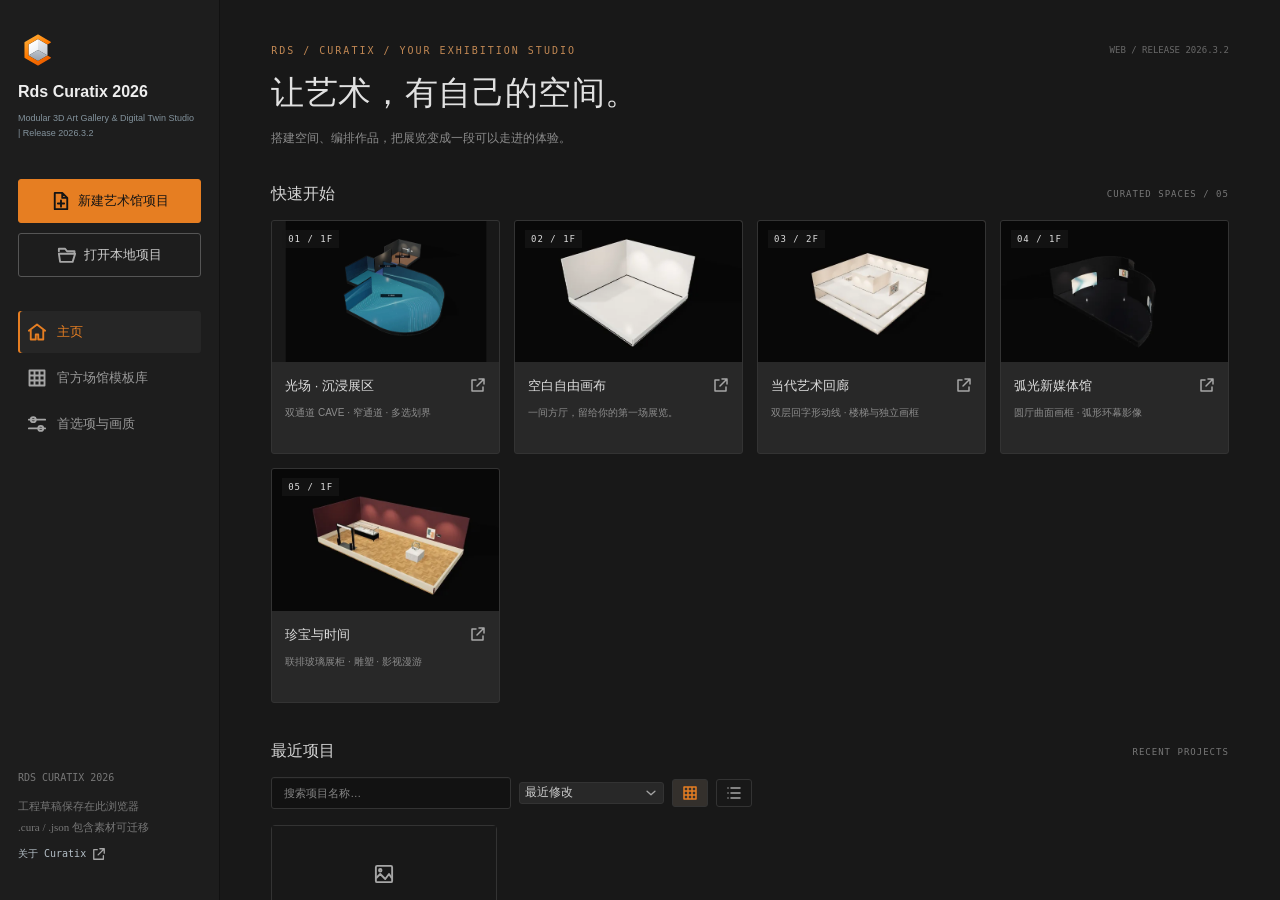
==== commit 23a1c3db: "Clarify headset connection guidance in the SteamVR preview" ====
--- a/web/index.html
+++ b/web/index.html
@@ -9,7 +9,7 @@
     <title>Rds Curatix 2026</title>
     <link rel="icon" href="./favicon.svg" type="image/svg+xml" />
     <link rel="preload" href="./curatix-studio-loading.gif" as="image" media="(prefers-reduced-motion: no-preference)" />
-    <script type="module" crossorigin src="./assets/index-rRNgUyPb.js"></script>
+    <script type="module" crossorigin src="./assets/index-C2ABTlOk.js"></script>
     <link rel="stylesheet" crossorigin href="./assets/index-D-5ZLUGy.css">
   </head>
   <body>
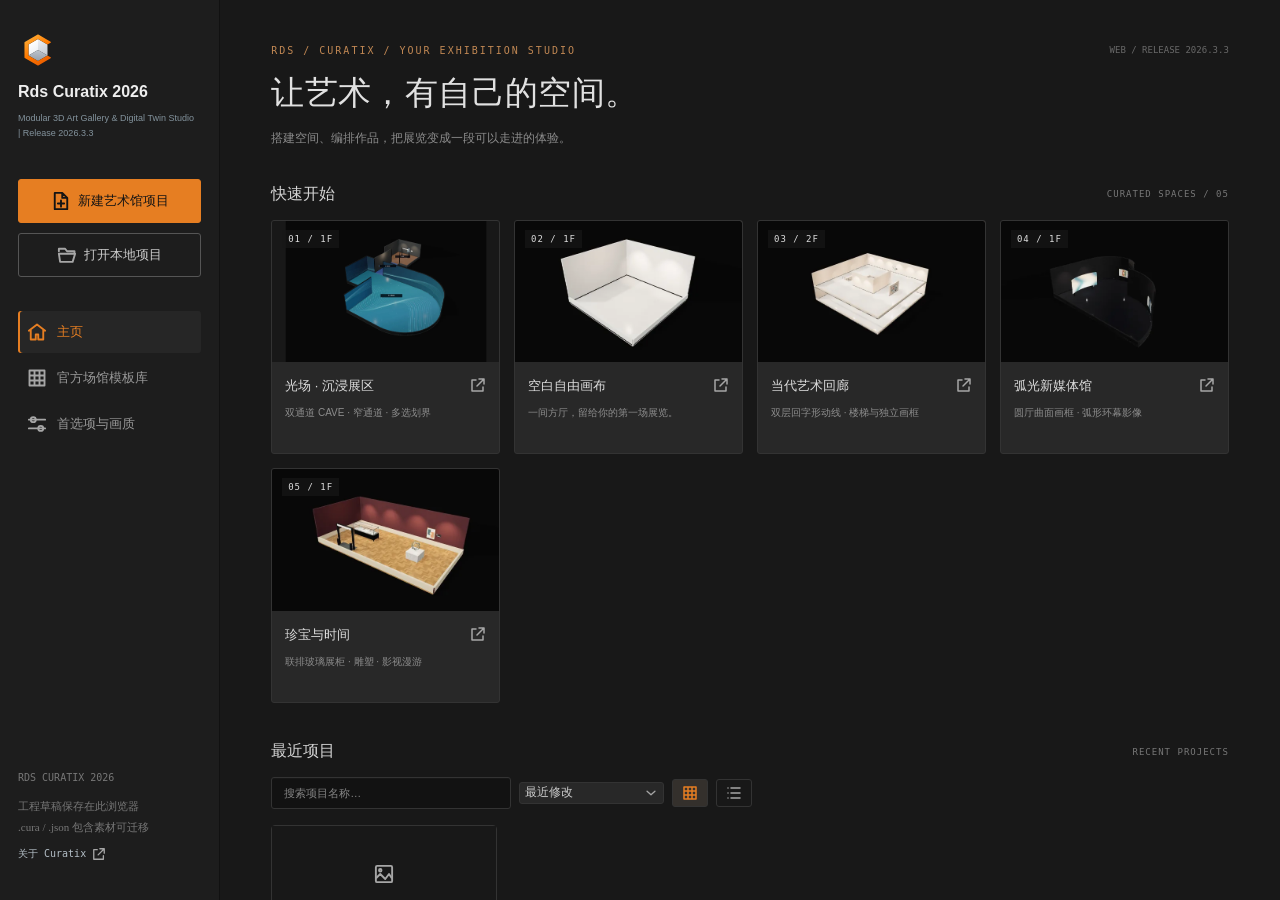
==== commit 1eabb5c9: "Publish 2026.3.3 SteamVR reconnect and session feedback fixes" ====
--- a/web/index.html
+++ b/web/index.html
@@ -9,8 +9,8 @@
     <title>Rds Curatix 2026</title>
     <link rel="icon" href="./favicon.svg" type="image/svg+xml" />
     <link rel="preload" href="./curatix-studio-loading.gif" as="image" media="(prefers-reduced-motion: no-preference)" />
-    <script type="module" crossorigin src="./assets/index-C2ABTlOk.js"></script>
-    <link rel="stylesheet" crossorigin href="./assets/index-D-5ZLUGy.css">
+    <script type="module" crossorigin src="./assets/index-Cz3roiYl.js"></script>
+    <link rel="stylesheet" crossorigin href="./assets/index-CcR_gPnm.css">
   </head>
   <body>
     <div id="app"></div>
--- a/web/assets/index-CcR_gPnm.css
+++ b/web/assets/index-CcR_gPnm.css
@@ -0,0 +1 @@
+.space-tools{position:absolute;top:66px;left:64px;right:224px;z-index:13;display:flex;flex-wrap:wrap;gap:4px;align-items:center;pointer-events:auto;font-size:10px;max-width:1020px;padding:5px;background:#1d2026e8;border:1px solid #414750;border-radius:6px;backdrop-filter:blur(12px)}.space-tools[hidden],.space-context[hidden]{display:none}.space-tools button,.space-tools select{background:#292d34;border:1px solid #444b57;color:#c7cdd6;border-radius:3px;font-size:10px;padding:5px 7px;max-width:150px}.space-tools button.active{color:#f5c38c;border-color:#a87540;background:#3d3022}.space-tools span{padding:0 5px;color:#949daa}.space-tools select{min-width:80px}.space-context{position:fixed;z-index:3000;width:252px;padding:6px;background:#252a32;box-shadow:0 12px 40px #0008;border:1px solid #59616c;border-radius:6px}.space-context button{display:block;width:100%;padding:11px 8px;background:transparent;border:0;color:#e4e7ee;text-align:left}.space-context button:hover{background:#3b4656}.space-box-select{position:fixed;z-index:2500;border:1px solid #e99435;background:#e9943526;pointer-events:none}.space-geometry{padding:10px;background:#20262d;border:1px solid #3a4653;border-radius:5px}.space-range output{float:right;color:#e9b675}.space-range input{width:100%;accent-color:#dc964e}.immersive-properties{border-top:1px solid #4a5159;margin-top:16px;padding-top:12px}.immersive-properties h3{font-size:12px;color:#8ecbda}.immersive-properties h3 small{float:right;font-size:10px;color:#9aabb7}.aspect-advisor{margin:12px 0;border:1px solid #365461;border-radius:5px;background:#19252c;padding:10px}.aspect-advisor>strong{font-size:9px;letter-spacing:1px;color:#74b0c6}.aspect-advisor>div{display:grid;grid-template-columns:1fr auto;gap:5px;margin-top:11px}.aspect-advisor span{font-size:11px;color:#9caeb9}.aspect-advisor b{font-size:11px;font-weight:500;color:#c0ced4}.aspect-advisor em{font-size:18px;font-style:normal;color:#c6f0fa}.aspect-advisor small{font-size:10px;color:#92c5cd;align-self:end}.zone-members{margin:18px 0}.zone-members>div{display:flex;gap:4px;margin:5px 0}.zone-members button{border:1px solid #3a414a;background:#292e35;color:#bdc8d3;padding:7px;font-size:11px}.zone-members button:first-child{flex:1;text-align:left}.zone-tree{border-left:2px solid var(--zone-color);margin-left:8px}.zone-tree summary{color:var(--zone-color)}.zone-tree summary button{max-width:170px;white-space:nowrap;overflow:hidden;text-overflow:ellipsis}.space-counts{display:flex;gap:6px;padding:10px 0}.space-counts div{flex:1;background:#222a32;border:1px solid #3b4652;padding:9px 6px;font-size:10px;color:#9db0bc}.space-counts strong{display:block;color:#c3e4eb;font-size:20px;font-weight:500}.zone-banner{position:fixed;left:50%;top:90px;transform:translate(-50%,-8px);background:#162128e8;color:#edf4f7;padding:14px 26px;border:1px solid #5d8a96;border-radius:7px;opacity:0;pointer-events:none;z-index:2300;transition:opacity .6s,transform .6s}.zone-banner.visible{opacity:1;transform:translate(-50%)}.map-zone-sidebar{position:absolute;right:12px;top:12px;width:200px;max-height:80%;overflow:auto;background:#202730eb;padding:10px;border:1px solid #46505f;border-radius:6px}.map-zone-sidebar h3{font-size:11px;margin:0 0 9px;color:#9caec0}.map-zone-sidebar button{display:flex;align-items:center;gap:8px;width:100%;text-align:left;background:#2c3440;border:0;color:#e0e6ef;margin:5px 0;padding:9px;font-size:11px}.map-zone-sidebar i{width:10px;height:10px;border-radius:3px;flex-shrink:0}.map-zone-sidebar small{color:#a6b8c8;font-size:10px}.map-canvas-wrap{position:relative}.relation-node.zone{border-color:#e99435}.relation-node.immersive{border-color:#b885ef}.relation-node.zone header i{background:#e99435}.relation-node.immersive header i{background:#b885ef}@media(max-width:1000px){.space-tools{left:45px;right:12px;top:64px;max-width:calc(100% - 58px)}.space-tools span{display:none}.space-tools button{padding:4px}.map-zone-sidebar{width:160px}}:root{font-family:DM Sans,Microsoft YaHei,PingFang SC,sans-serif;color:#303a33;background:#f6f7f2;font-synthesis:none;--ink:#303a33;--muted:#8a9187;--green:#354c3c;--light:#e7eedf;--line:#e6e9e0;--white:#fcfcf9;--accent:#a6bd8a}*{box-sizing:border-box}body{margin:0;overflow:hidden}button,input,textarea,select{font:inherit}button,a,input,select,textarea{-webkit-tap-highlight-color:transparent}button{cursor:pointer;border:0;background:none;color:inherit}button:disabled{opacity:.35;cursor:not-allowed}button:focus-visible,a:focus-visible{outline:2px solid #789968;outline-offset:3px}button{transition:background .18s,color .18s,box-shadow .18s}button:hover{background:#e9ede3}button svg{flex-shrink:0}input,select,textarea{border:1px solid #dfe4d9;border-radius:7px;background:#fffefb;color:var(--ink);padding:9px 10px;min-width:0;outline:none}input:focus,select:focus,textarea:focus{border-color:#809873;box-shadow:0 0 0 3px #9eb58c18}input[type=color]{height:36px;padding:3px}input[type=checkbox]{accent-color:#506a46}textarea{resize:vertical;min-height:90px}h1,h2,h3,h4,p{margin:0}svg{vertical-align:middle}a{color:inherit;text-decoration:none}small{font-size:10px}button:active{transform:translateY(1px)}.topbar{height:78px;border-bottom:1px solid var(--line);display:flex;align-items:center;padding:0 27px;gap:24px;background:#fcfcf9;position:relative;z-index:3}.brand{display:flex;align-items:center;gap:12px;flex-shrink:0}.brand strong{font-size:21px;letter-spacing:3px;font-weight:650;display:block}.brand strong b{font-size:17px;letter-spacing:1px;padding-left:4px;font-weight:500}.brand small{font-size:7.5px;letter-spacing:1.85px;display:block;color:#8a9285;margin-top:3px}.brand-mark{display:flex;align-items:center;gap:4px;height:35px}.brand-mark i{height:29px;width:7px;display:block;background:#4d6345;transform:skewY(-30deg)}.brand-mark i:nth-child(2){height:21px;background:#90a67d}.brand-mark i:nth-child(3){background:#bac9a4}.top-divider{height:24px;width:1px;background:var(--line)}.project-name{font-size:12px;color:#6b756b;display:flex;gap:15px;white-space:nowrap}.mode-tabs{display:flex;gap:3px;margin:auto;border:1px solid var(--line);border-radius:9px;padding:4px;background:#f5f6f1}.mode-tabs button{display:flex;align-items:center;gap:8px;font-size:12px;padding:8px 16px;border-radius:6px;white-space:nowrap;color:#80887c}.mode-tabs button.active{background:#fff;color:#344b38;box-shadow:0 2px 4px #20331c0a;font-weight:600}.header-actions{display:flex;align-items:center;gap:13px}.saved{display:flex;gap:7px;align-items:center;font-size:10px;color:#8b9385;white-space:nowrap}.saved i,.statusbar>span>i,.live-chip i{display:block;width:5px;height:5px;background:#89a36d;border-radius:50%}.primary-button{display:flex;align-items:center;justify-content:center;gap:9px;background:var(--green);color:#f5f8ee;padding:11px 17px;border-radius:7px;font-size:12px;white-space:nowrap}.primary-button:hover{background:#47634b}.icon-button{width:34px;height:34px;border-radius:6px;display:inline-flex;align-items:center;justify-content:center;color:#6c7867}.text-button{display:inline-flex;align-items:center;justify-content:center;gap:7px;padding:9px 12px;border:1px solid var(--line);border-radius:7px;font-size:12px}.workspace{display:grid;grid-template-columns:64px 250px minmax(340px,1fr) 292px;height:calc(100dvh - 112px)}.rail{display:flex;flex-direction:column;gap:13px;align-items:center;padding:26px 0 19px;border-right:1px solid var(--line);background:#f8f9f4}.rail-button{width:38px;height:38px;display:grid;place-items:center;border-radius:8px;color:#969d90;position:relative}.rail-button.active{background:#e7eddf;color:#536e44}.rail-spacer{flex:1}.avatar{height:29px;width:29px;border-radius:50%;background:#d9e2ce;color:#5f7450;display:grid;place-items:center;font-size:12px;margin-top:2px}.sidebar{background:#fcfcf9;border-right:1px solid var(--line);overflow-y:auto;padding:27px 22px 22px}.section-heading{display:flex;align-items:center;justify-content:space-between;margin-bottom:19px}.section-heading h2{font-size:16px;font-weight:600;letter-spacing:.5px}.eyebrow{font-size:8px;letter-spacing:2px;color:#9ca68e;font-weight:500}.sidebar .eyebrow{margin-bottom:8px;font-size:8px}.tiny-badge{font-size:9px;display:inline-flex;align-items:center;gap:4px;color:#789067;background:#edf2e7;border-radius:4px;padding:4px 7px}.stat-big{font-size:37px;letter-spacing:-1.5px;font-weight:500;line-height:1.2;color:#3e503d}.stat-big span{font-size:11px;letter-spacing:0;color:#8d9685;margin-left:6px}.area-stat{padding:2px 0 22px;border-bottom:1px solid var(--line)}.area-stat p{font-size:11px;color:#949c8d;margin-top:7px}.mini-stats{display:grid;grid-template-columns:1fr 1fr;margin-top:18px}.mini-stat{display:flex;gap:10px;align-items:center}.mini-stat+.mini-stat{border-left:1px solid var(--line);padding-left:18px}.mini-stat>svg{color:#9ca68d}.mini-stat strong{display:block;font-size:22px;font-weight:500}.mini-stat span{font-size:9px;color:#929a89;display:block;margin-top:1px}.sidebar-section{padding-top:25px}.small-heading{font-size:11px;color:#6e7c65;font-weight:600;display:flex;align-items:center;justify-content:space-between;margin-bottom:13px}.small-heading span{font-size:9px;font-weight:400;color:#9aa38e}.floor-item{width:100%;display:flex;align-items:center;gap:11px;border-radius:8px;padding:11px 12px;margin-bottom:5px;text-align:left}.floor-item.active{background:#eaf0e2}.floor-number{font-size:19px;font-weight:500;letter-spacing:-.7px;min-width:29px;color:#60764f}.floor-item strong{font-size:11px;font-weight:500;display:block}.floor-item small{font-size:9px;color:#9aa18e;display:block;margin-top:3px}.floor-item>svg{margin-left:auto;color:#9aaa8a}.all-floors{font-size:10px;width:100%;border:1px dashed #dce3d1;border-radius:6px;padding:8px;margin-top:6px;color:#91a07f}.entity-list{display:flex;flex-direction:column;gap:2px;max-height:210px;overflow-y:auto}.entity-row{display:flex;align-items:center;gap:10px;padding:8px 3px;text-align:left;width:100%;border-radius:5px;font-size:10px;color:#87917c}.entity-row>span{width:6px;height:6px;border-radius:2px;background:#cbd5bc}.entity-row strong{font-weight:400;flex:1}.entity-row small{font-size:8px;color:#a7af9c}.entity-row.selected{color:#3e5c3c;background:#eaf0e2;padding-left:8px}.add-component{width:100%;display:flex;align-items:center;justify-content:center;gap:7px;padding:10px;border:1px solid #d9e0d0;border-radius:7px;font-size:10px;color:#6a7c5e;margin-top:16px}.sidebar-bottom{margin-top:24px;padding:15px 12px;background:#f3f5ec;border-radius:8px}.sidebar-bottom>span{display:flex;align-items:center;gap:7px;font-size:10px;color:#70845c}.sidebar-bottom p{font-size:9px;color:#a0aa92;line-height:1.8;margin-top:6px}.sidebar-bottom button{font-size:10px;color:#75886b;padding:7px 0 0;display:flex;gap:6px;align-items:center}.stage{position:relative;overflow:hidden;background:radial-gradient(ellipse at 45% 42%,#f7f8f2,#eff1e9 53%,#e9ede2);min-width:0}.stage:after{content:"";position:absolute;inset:0;pointer-events:none;background-image:radial-gradient(#bbc5ac66 .7px,transparent .7px);background-size:22px 22px;opacity:.28;z-index:0}.stage-header{position:absolute;left:29px;right:25px;top:30px;display:flex;justify-content:space-between;z-index:1;pointer-events:none}.stage-header .eyebrow{font-size:8px;letter-spacing:2.4px;color:#8e9d7f}.stage-header h1{font-size:23px;font-weight:500;letter-spacing:1.7px;margin-top:9px;color:#41533c}.stage-header p{font-size:10px;color:#9aa58f;margin-top:9px;letter-spacing:.7px}.live-chip{display:flex;align-items:center;gap:6px;height:25px;padding:0 9px;border:1px solid #dbe3cf;border-radius:5px;font-size:9px;color:#899d75;background:#f2f5eac9}#viewport{position:absolute;inset:0;z-index:1;touch-action:none}#viewport canvas{display:block;width:100%;height:100%;outline:none}.loading{display:flex;flex-direction:column;align-items:center;justify-content:center;gap:15px;position:absolute;inset:0;background:#eff2e9;z-index:3}.loading strong{font-size:15px;font-weight:500;color:#607454}.loading small{color:#93a086;font-size:11px}.loader-ring{width:34px;height:34px;border:2px solid #d9e3cf;border-top-color:#6d8658;border-radius:50%;animation:spin 1s linear infinite}@keyframes spin{to{transform:rotate(360deg)}}.stage-top-tools{position:absolute;left:28px;top:142px;display:flex;align-items:center;gap:8px;z-index:2}.segmented{display:flex;background:#ffffffba;border:1px solid #dfe5d7;border-radius:7px;padding:3px;box-shadow:0 2px 10px #2e44240a}.segmented button{font-size:10px;border-radius:4px;padding:6px 13px;color:#9ba78e}.segmented button.active{background:#e1e9d6;color:#5e764c}.stage-top-tools>.icon-button{border:1px solid #dfe5d7;background:#ffffffb3;height:32px;width:32px}.canvas-tools{position:absolute;bottom:60px;left:50%;transform:translate(-50%);z-index:2;display:flex;gap:8px;white-space:nowrap}.tool-group{display:flex;align-items:center;background:#ffffffd9;backdrop-filter:blur(16px);border:1px solid #dce3d1;border-radius:9px;padding:5px;box-shadow:0 4px 12px #293b1e08}.tool-group .icon-button{color:#8c9d7b}.tool-group .icon-button.active{background:#e3ebd8;color:#4c6940}.tool-separator{height:18px;width:1px;background:#e3e8db;margin:0 4px}.edit-tools{display:none}body.editing .edit-tools{display:flex}.north{position:absolute;right:26px;bottom:79px;z-index:2;color:#a3b097;text-align:center;pointer-events:none;display:flex;flex-direction:column;align-items:center;gap:4px}.north span{font-size:9px}.north small{font-size:7px;letter-spacing:1px;margin-top:7px}.stage-bottom{position:absolute;left:25px;right:24px;bottom:20px;z-index:2;display:flex;justify-content:space-between;font-size:8px;color:#9ba78f}.stage-bottom em{font-style:normal;margin:0 7px;color:#bbc4af}.stage-bottom svg{margin-right:5px}.placement-status{position:absolute;top:187px;left:30px;font-size:10px;padding:7px 11px;border-radius:5px;background:#fffdf5c9;color:#7c8c68;z-index:2;display:none}body.editing .placement-status{display:block}body.placing #viewport{cursor:crosshair}.inspector{background:#fcfcf9;border-left:1px solid var(--line);overflow-y:auto;padding:27px 22px}.inspector .section-heading{margin-bottom:18px}.inspector .section-heading h2{font-size:13px}.collection-cover{position:relative;height:185px;background:#dde4cf;border-radius:8px;overflow:hidden;padding:18px;margin-bottom:17px}.collection-cover:before{content:"";position:absolute;width:140px;height:140px;border-radius:50%;background:#c1cdb3;right:-24px;top:28px}.collection-cover:after{content:"";position:absolute;width:95px;height:120px;border:1px solid #94aa82;border-radius:50% 50% 0 0;right:25px;bottom:-28px;transform:rotate(-24deg)}.cover-eyebrow{font-size:7px;letter-spacing:2px;color:#6f835e;position:relative;z-index:1}.collection-cover h3{font-size:24px;font-weight:450;line-height:1.5;letter-spacing:2px;color:#4d6340;margin-top:18px;position:relative;z-index:1}.collection-cover .cover-en{font-size:8px;letter-spacing:1.5px;color:#7e936d;margin-top:6px}.collection-cover .cover-foot{position:absolute;left:18px;bottom:14px;display:flex;gap:10px;font-size:7px;letter-spacing:1px;color:#81966f}.collection-meta{display:flex;justify-content:space-between;align-items:center;margin-bottom:17px}.collection-meta strong{font-size:12px;font-weight:500}.collection-meta span{font-size:9px}.progress-track{height:4px;background:#edf0e8;border-radius:5px;overflow:hidden;margin-top:9px}.progress-track i{display:block;height:100%;background:#adbd93;border-radius:5px}.progress-caption{display:flex;justify-content:space-between;font-size:9px;color:#99a28d;margin-top:8px}.divider{height:1px;background:var(--line);margin:22px 0}.collection-stats{display:grid;grid-template-columns:1fr 1fr;gap:15px;margin-top:20px}.metric{padding:12px;border:1px solid #e7ebdf;border-radius:7px}.metric span{font-size:9px;color:#8f9a82;display:flex;align-items:center;gap:5px}.metric strong{font-size:27px;font-weight:500;color:#4e6243;display:block;margin-top:8px;letter-spacing:-1px}.media-bar-row{display:flex;align-items:center;gap:8px;margin-top:13px;font-size:9px;color:#8c9980}.media-bar-row>svg{color:#9caa8d}.media-bar-row>span{min-width:47px}.media-bar-row .media-bar{height:4px;border-radius:5px;background:#edf0e8;flex:1}.media-bar-row .media-bar i{display:block;height:100%;background:#b8c8a3;border-radius:5px}.media-bar-row strong{font-size:11px;font-weight:500;min-width:13px;text-align:right}.preview-artworks{display:flex;gap:7px;margin-top:13px}.preview-artworks button{padding:0;flex:1;min-width:0;height:72px;overflow:hidden;border-radius:5px}.preview-artworks img{height:100%;width:100%;object-fit:cover}.link-button{font-size:10px;color:#789165;padding:10px 0;display:flex;align-items:center;justify-content:space-between;width:100%}.ambient-card{display:flex;align-items:center;gap:11px;border:1px solid #e2e8d7;padding:12px;border-radius:7px;text-align:left;width:100%}.ambient-icon{background:#edf1e4;color:#9cae86;border-radius:7px;padding:9px}.ambient-card strong{font-size:10px;font-weight:500;display:block}.ambient-card small{font-size:8px;color:#9aa58d;display:block;margin-top:4px}.ambient-card>svg{margin-left:auto;color:#9aac88}.statusbar{height:34px;background:#fbfcf7;border-top:1px solid var(--line);display:flex;justify-content:space-between;align-items:center;padding:0 20px 0 24px;font-size:9px;color:#9ba58f}.statusbar>span{display:flex;align-items:center;gap:8px}.footer-right{display:flex;align-items:center;gap:20px!important}.footer-right b{font-size:8px;font-weight:400;letter-spacing:.4px;border-left:1px solid var(--line);padding-left:20px}.statusbar .icon-button{width:25px;height:25px}.statusbar .icon-button svg{width:14px}.property-title{font-size:16px!important;line-height:1.5}.property-kind{font-size:10px;color:#9aa58e;margin-bottom:20px}.property-group{margin-top:20px}.property-group h3{font-size:11px;font-weight:500;color:#7f8e70;margin-bottom:12px}.form-row{display:grid;grid-template-columns:1fr 1fr;gap:10px;margin-bottom:12px}.form-row.three{grid-template-columns:1fr 1fr 1fr;gap:6px}.field{display:flex;flex-direction:column;gap:6px;font-size:10px;color:#8f9c82;margin-bottom:11px}.field input,.field select,.field textarea{font-size:11px;width:100%}.check-field{display:flex;gap:7px;align-items:center;font-size:11px;color:#7c8c6c;margin:11px 0}.property-buttons{display:flex;gap:7px;margin:20px 0}.property-buttons button{flex:1;font-size:10px}.danger-button{color:#b66755}.property-note{font-size:10px;color:#96a287;line-height:1.8;padding:12px;border-radius:6px;background:#f2f5eb}.binding-list{display:flex;flex-direction:column;gap:5px;max-height:140px;overflow:auto;border:1px solid var(--line);border-radius:6px;padding:8px}.binding-list label{display:flex;align-items:center;gap:5px;font-size:10px}.apply-button{width:100%;margin-top:16px}dialog{color:var(--ink);padding:0;border:1px solid #dfe5d7;border-radius:15px;background:#fafbf5;box-shadow:0 25px 100px #25381c29;max-height:90dvh;overflow:auto}dialog::backdrop{background:#2430213b;backdrop-filter:blur(7px)}.dialog-heading{display:flex;align-items:center;justify-content:space-between;padding:25px 28px 20px;border-bottom:1px solid var(--line);gap:15px}.dialog-heading h2{font-size:22px;font-weight:500;letter-spacing:1px;margin-top:6px}.dialog-heading h2 span{font-size:12px;margin-left:7px;color:#9aa58c}.inline-actions{display:flex;align-items:center;gap:12px}.cms-dialog{width:min(1160px,94vw)}.cms-toolbar{display:flex;align-items:center;gap:20px;padding:24px 28px 15px;flex-wrap:wrap}.search-box{display:flex;align-items:center;gap:10px;border:1px solid #e0e6d6;background:#fffef9;border-radius:7px;padding:0 12px;color:#98a68b;flex:1;min-width:190px}.search-box input{border:0;background:none;box-shadow:none;width:100%;font-size:12px}.filter-tabs{display:flex;gap:4px}.filter-tabs button{padding:8px 13px;border-radius:5px;font-size:11px;color:#8d9a7f}.filter-tabs button.active{background:#e5edd9;color:#597347}.cms-toolbar select{font-size:11px}.tag-filters{padding:0 28px 20px;display:flex;gap:6px;flex-wrap:wrap}.tag-filters button{font-size:10px;border:1px solid #e0e6d5;border-radius:20px;padding:5px 11px;color:#8b9b7c}.tag-filters button.active{background:#e5edd9;color:#5b7348;border-color:#bccdab}.cms-grid{padding:0 28px 28px;display:grid;grid-template-columns:repeat(4,1fr);gap:18px}.art-card{border:1px solid #e1e6d8;border-radius:10px;background:#fffefa;overflow:hidden}.art-thumb{height:170px;width:100%;padding:0;position:relative;overflow:hidden;background:#e9eddc}.art-thumb img{width:100%;height:100%;object-fit:cover;transition:transform .4s}.art-thumb:hover img{transform:scale(1.04)}.art-state{position:absolute;left:10px;top:10px;font-size:8px;padding:4px 7px;border-radius:4px;background:#f4f7edf0;color:#698156}.art-state.paused{background:#ece4d6f5;color:#aa8962}.art-card-body{padding:14px}.art-card h3{font-size:13px;font-weight:500}.art-author{font-size:10px;color:#9aa68d;margin:7px 0 13px}.art-card-foot{display:flex;align-items:center;justify-content:space-between;border-top:1px solid var(--line);padding-top:9px}.art-card-foot>span{font-size:9px;color:#9aa68c}.art-actions{display:flex;gap:1px}.art-actions .icon-button{width:26px;height:26px}.art-actions svg{width:14px}.cms-footnote{padding:15px 28px;border-top:1px solid var(--line);font-size:10px;color:#9ba78d}.empty-state{grid-column:1/-1;padding:65px 20px;text-align:center;color:#93a17e;font-size:13px}.form-dialog{width:min(560px,92vw)}.form-content{padding:24px 28px}.form-content .field{font-size:11px}.form-content .field input,.form-content .field select,.form-content .field textarea{font-size:12px}.file-drop{padding:20px;border:1px dashed #c6d3b6;background:#f0f5e7;border-radius:8px;display:flex;flex-direction:column;gap:10px;margin-bottom:20px}.file-drop input{width:100%;font-size:11px;background:transparent;border:0}.file-drop p{font-size:10px;line-height:1.8;color:#98a587}.form-error{color:#b16956;font-size:11px;line-height:1.6;margin:12px 0}.form-help{font-size:10px;line-height:1.9;color:#98a58b}.form-help a{text-decoration:underline}.form-footer{display:flex;justify-content:flex-end;gap:10px;margin-top:20px}.detail-dialog{width:min(1000px,94vw)}.detail-body{display:grid;grid-template-columns:1.4fr 1fr}.detail-media{min-height:400px;max-height:65vh;background:#e9ede1;display:flex;align-items:center;justify-content:center;position:relative;padding:25px}.detail-media img,.detail-media video{max-width:100%;max-height:60vh;object-fit:contain}.detail-media canvas{width:100%!important;height:100%!important;position:absolute;inset:0}.detail-info{padding:35px 30px}.detail-info h2{font-size:27px;font-weight:450;margin:18px 0 10px}.detail-info .author{font-size:12px;color:#94a084;margin-bottom:30px}.detail-info p{font-size:12px;line-height:2.1;color:#7e8c71}.detail-tags{display:flex;gap:6px;margin-top:23px;flex-wrap:wrap}.detail-tags span{border:1px solid #dce4d0;padding:5px 9px;border-radius:4px;font-size:9px;color:#8c9c7a}.detail-close{position:absolute;top:12px;right:12px;z-index:4;background:#f8fbf0d9}.theme-grid{display:grid;grid-template-columns:1fr 1fr;gap:10px;margin-bottom:23px}.theme-option{display:flex;gap:11px;align-items:center;text-align:left;border:1px solid #dfe5d5;border-radius:8px;padding:13px;font-size:11px}.theme-option.active{border-color:#92ab77;background:#eef3e6}.theme-swatch{display:flex;height:30px;width:32px;overflow:hidden;border-radius:4px}.theme-swatch i{width:50%;height:100%}.library-dialog{width:min(700px,92vw)}.library-section{padding:22px 26px 6px}.library-section h3{font-size:12px;font-weight:500;color:#80936d;margin-bottom:13px}.library-grid{display:grid;grid-template-columns:repeat(4,1fr);gap:10px}.library-item{display:flex;flex-direction:column;align-items:center;gap:10px;padding:18px 6px;border:1px solid #dfe6d5;border-radius:8px;background:#f3f6ed;font-size:11px;color:#768b62}.library-item svg{width:30px;height:30px;stroke-width:1.2}.library-item small{font-size:8px;color:#a0ad93}.library-foot{font-size:10px;color:#98a68c;padding:22px 26px}.shortcut{display:flex;justify-content:space-between;gap:15px;padding:10px 0;border-bottom:1px solid var(--line);font-size:11px;color:#889a77}.shortcut kbd{font-family:inherit;color:#657e53;font-size:10px;background:#edf2e4;border-radius:3px;padding:2px 7px}.warning-list{color:#a27d4e;font-size:11px;line-height:2;padding:15px;background:#f4eedf;border-radius:6px}.form-content h3{font-size:13px;margin-bottom:12px;font-weight:500}#toasts{position:fixed;bottom:55px;left:50%;transform:translate(-50%);display:flex;flex-direction:column;gap:8px;align-items:center;z-index:100;pointer-events:none}.toast{max-width:80vw;background:#354931ef;color:#f3f8e9;border:1px solid #7c90694d;padding:12px 20px;border-radius:8px;font-size:12px;box-shadow:0 10px 35px #20331922;animation:toast .2s ease-out}@keyframes toast{0%{opacity:0;transform:translateY(8px)}to{opacity:1;transform:none}}.roam-ui{display:none}.roaming .stage{height:100%;background:#e4e6dd}.roaming .sidebar,.roaming .inspector,.roaming .rail,.roaming .stage-header,.roaming .stage-top-tools,.roaming .canvas-tools,.roaming .north,.roaming .stage-bottom,.roaming .placement-status{display:none}.roaming .roam-ui{display:block;position:absolute;inset:0;z-index:3;pointer-events:none}.roam-exit{position:absolute;left:22px;top:22px;background:#fafbf2dc;border-color:#d8e1cd;pointer-events:auto}.roam-exit svg{transform:rotate(180deg)}.reticle{width:5px;height:5px;background:#ffffffde;box-shadow:0 0 0 1px #526044;border-radius:50%;position:absolute;left:50%;top:50%}.art-in-range .reticle{width:10px;height:10px;box-shadow:0 0 0 3px #fff5}.roam-hint{position:absolute;bottom:35px;left:50%;transform:translate(-50%);text-align:center;background:#273b25c9;padding:12px 22px;border-radius:9px;color:#edf3e2;white-space:nowrap;backdrop-filter:blur(10px)}.roam-hint strong{font-size:11px;font-weight:450;display:block}.roam-hint small{font-size:9px;opacity:.6;display:block;margin-top:7px}.pointer-locked .roam-exit,.mobile-roam{display:none}.fixture-tree{margin-top:12px}.fixture-tree summary{cursor:pointer;font-size:10px;color:#849577;padding:8px 3px}.fixture-tree summary span{float:right;color:#9baa8a}.fixture-tree .entity-list{max-height:170px}*{scrollbar-width:thin;scrollbar-color:#d4ddc6 transparent}::-webkit-scrollbar{width:5px}::-webkit-scrollbar-thumb{background:#d4ddc6;border-radius:10px}@media(min-width:1650px){.workspace{grid-template-columns:72px 276px minmax(340px,1fr) 320px}.sidebar,.inspector{padding-left:26px;padding-right:26px}.stage-header{left:38px;top:35px}.stage-header h1{font-size:28px}.stage-top-tools{left:38px;top:152px}.collection-cover{height:210px}.collection-cover h3{font-size:28px}}@media(max-width:1240px){.workspace{grid-template-columns:54px 215px minmax(300px,1fr) 250px}.topbar{gap:15px;padding:0 18px}.project-name,.top-divider{display:none}.mode-tabs button{padding:8px 11px}.sidebar,.inspector{padding:24px 16px}.stage-header{left:22px;top:25px}.stage-header h1{font-size:21px;letter-spacing:.5px}.saved{display:none}.stage-bottom>span:first-child{max-width:180px;font-size:7px}.north{right:16px}.cms-grid{grid-template-columns:repeat(3,1fr)}}@media(max-width:1000px){.workspace{grid-template-columns:50px 200px minmax(300px,1fr)}.inspector{display:none}.editing .inspector{display:block;position:absolute;right:10px;top:150px;bottom:60px;width:245px;z-index:5;border:1px solid #dce4d0;border-radius:12px;box-shadow:0 10px 50px #30422216}.header-actions{gap:5px}.brand strong{font-size:18px}.brand strong b{font-size:13px}.brand small{font-size:6px}.mode-tabs{margin-left:auto;margin-right:8px}.topbar{gap:12px}.primary-button{padding:10px 12px}.stage-header h1{font-size:24px}.live-chip{display:none}}@media(max-width:760px){.topbar{height:65px;padding:0 14px}.brand{gap:8px}.brand strong{font-size:16px;letter-spacing:1px}.brand strong b{font-size:12px}.brand small{font-size:5px;letter-spacing:1px}.brand-mark{gap:3px}.brand-mark i{width:5px;height:24px}.brand-mark i:nth-child(2){height:17px}.mode-tabs{position:fixed;bottom:16px;left:50%;transform:translate(-50%);margin:0;background:#fafcf4e8;z-index:20;padding:5px;box-shadow:0 8px 35px #26391d16;backdrop-filter:blur(12px);border-radius:11px}.mode-tabs button{font-size:10px;padding:10px 14px;gap:6px}.header-actions{margin-left:auto}.header-actions>.icon-button{display:none}.header-actions>.primary-button{font-size:10px;padding:9px 10px}.header-actions>.primary-button svg:last-child{display:none}.workspace{height:calc(100dvh - 65px);display:block}.sidebar,.inspector,.rail,.statusbar{display:none}.stage{height:100%;width:100%}.stage-header{left:22px;top:26px}.stage-header h1{font-size:24px;margin-top:8px}.stage-header p{font-size:10px}.stage-top-tools{left:22px;top:132px}.canvas-tools{bottom:91px;left:22px;transform:none}.north{bottom:112px;right:17px}.stage-bottom{bottom:77px;left:23px;font-size:7px}.stage-bottom>span:first-child{display:none}.stage-bottom>span:last-child{margin-left:auto}.editing .inspector{width:min(270px,78vw);top:180px;bottom:160px;max-height:55vh;opacity:.98}.editing .edit-tools{position:absolute;bottom:52px;left:0}.placement-status{top:175px;left:22px;right:22px;font-size:9px}.cms-grid{grid-template-columns:repeat(2,1fr);gap:12px;padding:0 16px 20px}.cms-toolbar{padding:18px 16px 12px;gap:12px}.search-box{width:100%;flex:auto}.filter-tabs{flex:1;gap:0}.filter-tabs button{padding:7px 9px;font-size:10px}.cms-toolbar select{max-width:95px;font-size:10px;padding:7px}.tag-filters{padding:0 16px 17px}.dialog-heading{padding:20px 18px 16px}.dialog-heading h2{font-size:19px}.dialog-heading .eyebrow{font-size:7px}.dialog-heading .primary-button{font-size:10px;padding:8px 10px}.inline-actions{gap:4px}.art-thumb{height:145px}.art-card-body{padding:11px}.art-card h3{font-size:12px}.cms-footnote{font-size:9px;padding:14px 16px}.detail-body{display:block}.detail-media{min-height:280px;max-height:40vh}.detail-media img,.detail-media video{max-height:36vh}.detail-info{padding:22px}.detail-info h2{font-size:22px}.detail-info .author{margin-bottom:18px}.form-content{padding:20px}.library-grid{grid-template-columns:repeat(3,1fr)}.library-section{padding:20px 17px 3px}.library-item{font-size:10px}.roaming .mode-tabs{display:none}.roam-hint{bottom:27px;padding:10px 14px}.roam-hint small{display:none}.roam-hint strong{font-size:9px}#toasts{bottom:85px}}@media(pointer:coarse){.roaming .mobile-roam{display:block;pointer-events:none}.roaming #joystick{position:absolute;bottom:95px;left:28px;width:105px;height:105px;border-radius:50%;background:#edf5e124;border:1px solid #ffffff4d;display:flex;align-items:center;justify-content:center;pointer-events:auto;touch-action:none;backdrop-filter:blur(6px)}#joystick span{width:43px;height:43px;border-radius:50%;background:#edf5e17a;border:1px solid #ffffff44}.touch-buttons{position:absolute;right:24px;bottom:105px;display:flex;gap:9px;pointer-events:auto}.touch-buttons button{height:44px;width:44px;border-radius:50%;background:#f6faedbb;border:1px solid #fff6;font-size:10px}.roam-hint small{display:none}.roam-exit{font-size:10px}}@media(prefers-reduced-motion:reduce){*{animation-duration:.01ms!important;transition:none!important}}.quality-control{position:absolute;right:24px;top:105px;z-index:6;display:flex;gap:3px;align-items:center;padding:4px;border:1px solid #dce3d2;border-radius:9px;background:#f9fbf2ee;backdrop-filter:blur(12px);box-shadow:0 3px 15px #354b2d08}.quality-control>span{font-size:9px;padding:0 7px;color:#8b967e}.quality-control button{padding:7px 10px;border-radius:6px;font-size:10px;color:#88977c}.quality-control button.active{background:#e1eacd;color:#566b43}.roaming .quality-control{top:22px;right:22px}.pointer-locked .quality-control{display:none}@media(max-width:760px){.quality-control{top:180px;left:22px;right:auto}.quality-control button{padding:6px 9px}.roaming .quality-control{top:70px;left:22px;right:auto}.editing .quality-control{top:135px;left:auto;right:14px}.editing .quality-control>span{display:none}}:root{font-family:Inter,Microsoft YaHei,sans-serif;font-size:12px;color:#c5c5c5;background:var(--bg-panel);--ink:#d0d0d0;--muted:#929292;--green:#e67e22;--light:#373737;--line:#111;--white:#282828;--accent:#e67e22;color-scheme:dark}[hidden]{display:none!important}*{scrollbar-width:thin;scrollbar-color:#4b4b4b #222}body{background:var(--bg-panel)}button,input,select,textarea,dialog{border-radius:3px!important}button{transition:background .1s}button:hover{background:#424242;color:#eee}button:focus-visible{outline:1px solid var(--accent)}button:disabled{opacity:.33}input,select,textarea{background:var(--bg-blueprint);border:1px solid var(--border-panel);color:#d2d2d2;padding:5px 7px;font-size:11px;box-shadow:inset 0 1px #ffffff05}input:focus,select:focus,textarea:focus{border-color:var(--accent-blue);box-shadow:none}input[type=number],output,kbd,.floor-number,.stat-big,.mini-stat strong,#scene-stats,#render-metrics,.outliner-foot{font-family:JetBrains Mono,Consolas,monospace;font-variant-numeric:tabular-nums}input[type=number]{cursor:ew-resize}input[type=checkbox]{accent-color:var(--accent)}.primary-button{background:#8c501f;border:1px solid #c07734;color:var(--icon-hover);padding:5px 10px;font-size:11px}.primary-button:hover{background:#ad6329}.text-button{padding:4px 8px;border-color:var(--border-panel)}.icon-button{width:25px;height:25px}.divider{background:var(--border-panel);margin:12px 0}dialog::backdrop{background:#0008;backdrop-filter:none}.form-help,.property-note{color:#979797}.topbar{height:28px;min-height:28px;padding:0 7px;gap:5px;background:var(--bg-select);border-bottom:1px solid var(--border-panel);box-shadow:inset 0 1px var(--border-hover);z-index:40}.brand{gap:6px;margin-right:8px}.brand strong{font-size:11px;letter-spacing:1px}.dcc-logo{display:grid;place-items:center;width:18px;height:18px;background:var(--accent);color:#161616;font-weight:800;border-radius:2px}.mode-tabs{height:28px;position:static;transform:none;gap:1px;border:0;border-radius:0!important;padding:0;background:none;margin:0 5px}.mode-tabs button{font-size:10px;gap:4px;padding:0 9px;border-radius:2px 2px 0 0!important;color:#a5a5a5}.mode-tabs button.active{background:#3c3c3c;color:#f3f3f3;box-shadow:inset 0 2px var(--accent)}.header-actions{margin-left:auto;gap:10px;min-width:0}.saved{font-size:8px}.saved i{background:#7a9a67}#scene-stats{font-size:9px;color:#a8a8a8;white-space:nowrap}.global-menu{position:relative}.global-menu summary{font-size:11px;padding:5px;cursor:pointer;list-style:none}.global-menu>div{position:absolute;top:24px;left:0;min-width:155px;display:grid;padding:4px;background:var(--bg-select);border:1px solid var(--border-panel);box-shadow:0 5px 18px #0008}.global-menu button{text-align:left;padding:7px;white-space:nowrap;font-size:11px}.workspace{height:calc(100dvh - 50px);display:grid;grid-template-columns:minmax(0,1fr) 300px;gap:1px;background:var(--border-panel);overflow:hidden}.workspace>.rail{display:none}.stage{position:relative;min-width:0;height:100%;background:#202226;overflow:hidden}.stage-header,.north{display:none}.right-dock{display:grid;grid-template-rows:minmax(180px,38%) minmax(0,1fr);min-height:0;overflow:hidden;border-left:1px solid var(--border-panel);background:var(--bg-select)}.right-dock .sidebar{display:block;padding:0;border:0;border-bottom:2px solid var(--border-panel);background:var(--bg-select);overflow:hidden}.right-dock .inspector{display:block;position:relative;inset:auto;width:auto;height:auto;max-height:none;opacity:1;background:var(--bg-select);padding:10px 12px 12px 38px;overflow:auto;border:0}.dock-title{height:25px;display:flex;align-items:center;justify-content:space-between;padding:0 9px;font-size:10px;letter-spacing:.5px;background:#303030;border-bottom:1px solid var(--border-panel);box-shadow:inset 0 1px #393939;color:#bbb}.dock-title button{font-size:15px;padding:0 4px}.outliner-tree{height:calc(100% - 47px);overflow:auto}.outliner-tree details{border:0}.outliner-tree summary{height:25px;padding:4px 7px;font-size:10px;white-space:nowrap;color:#bbb;cursor:pointer;background:#252525}.outliner-tree summary button{font-family:Consolas,monospace;color:#ddd;padding:1px 5px}.outliner-tree small{float:right;font:9px Consolas,monospace;color:#777}.outliner-row{height:23px;display:flex;align-items:center;padding-left:20px}.outliner-row.selected{background:#3d5b7c}.outliner-row>button:first-child{display:flex;gap:7px;align-items:center;flex:1;min-width:0;text-align:left;font-size:11px;padding:3px;color:#bfc4cb}.outliner-row>button:first-child span{white-space:nowrap;overflow:hidden;text-overflow:ellipsis}.outliner-row>button{font-size:12px;width:24px;padding:2px;color:#979797}.outliner-row.isolated>button:first-child{opacity:.4}.outliner-foot{height:22px;padding:4px 8px;font-size:9px;background:#222;display:flex;justify-content:space-between}.section-heading{margin-bottom:10px;border-bottom:1px solid #171717;padding-bottom:5px}.section-heading h2{font-size:10px;font-weight:500;letter-spacing:1px}.property-title{font-size:13px;font-weight:500}.property-kind{font-size:9px;color:#989898;margin:4px 0 10px}.property-group{border-top:1px solid var(--border-panel);padding-top:9px;margin-top:10px}.property-group h3{font-size:10px;margin-bottom:7px;color:#bbb}.field{font-size:10px;gap:4px;margin-bottom:7px;color:#a9a9a9}.form-row{gap:6px}.check-field{font-size:10px;padding:4px 0}.binding-list{max-height:130px;background:#202020;padding:5px;border:1px solid var(--border-panel)}.binding-list label{font-size:10px;line-height:1.7}.apply-button{width:100%;margin-top:8px}.property-note{font-size:9px;line-height:1.6;margin-top:10px}.property-tabs{position:absolute;left:3px;top:40px;display:grid;gap:4px;width:27px}.property-tabs button{width:27px;height:28px;font-size:16px;background:#222}.property-tabs .active{color:#f2a65b;background:var(--border-hover);border-left:2px solid var(--accent)}.property-buttons{gap:4px;margin:10px 0}.property-buttons .text-button{font-size:10px;gap:4px}.floor-lift{display:flex;gap:5px;margin-bottom:10px}.floor-lift button{font-size:9px;flex:1;background:var(--border-control);border:1px solid #161616;padding:5px 2px}.material-shortcut{display:none;font-size:10px;line-height:1.6}.material-shortcut button{padding:7px;background:#414141;color:#e6a45d}.material-shortcut p{margin:10px 0;color:#999}#inspector[data-tab=material] .material-shortcut{display:block}#inspector[data-tab=material] #inspector-form{display:none}#inspector[data-tab=transform] [data-property-section]:not([data-property-section=transform]),#inspector[data-tab=light] [data-property-section]:not([data-property-section=light]),#inspector[data-tab=exhibit] [data-property-section]:not([data-property-section=exhibit]){display:none}.collection-cover{height:72px;background:#303030;padding:10px;border:1px solid var(--border-panel)}.collection-cover h3{font-size:18px;line-height:1.1}.cover-eyebrow,.cover-en,.cover-foot,.preview-artworks{display:none}.collection-meta{margin:9px 0;font-size:10px}.collection-stats{margin:10px 0;gap:8px}.metric{padding:8px;background:#202020;border:1px solid var(--border-panel)}.metric strong{font-size:22px;color:#bbb}.media-bar-row{font-size:10px}.media-bar{background:#191919}.media-bar i{background:#9f6b3d}.progress-track{background:var(--bg-canvas)}.progress-track i{background:#a17445}.tiny-badge{background:var(--border-control);color:#aaa;border-radius:2px}.link-button{font-size:10px;color:#d19a67}.ambient-card{background:#202020;border:1px solid var(--border-panel);padding:9px;font-size:10px}.ambient-icon{background:var(--border-control);color:#c6894a}.editor-overlay{position:absolute;z-index:8;top:6px;left:8px;display:none;gap:7px;align-items:center}.editing .editor-overlay{display:flex}.layer-switch,.snap-settings{display:flex;align-items:center;gap:1px;border:1px solid var(--border-panel);background:#2d2d2d;padding:2px}.editor-overlay button{font-size:10px;padding:4px 6px;color:#b5b5b5}.editor-overlay button.active{background:#744a28;color:#f5c69b}.editor-overlay kbd{font-size:8px;background:#222;padding:1px 3px;margin-left:3px}.snap-settings select{font-size:9px;height:22px;padding:2px 4px;border:0;background:#202020}.viewport-toolbar{position:absolute;z-index:6;left:6px;top:43px;width:36px;display:grid;gap:2px;padding:3px;background:#282828e8;border:1px solid var(--border-panel)}.viewport-toolbar button{height:30px;display:grid;place-items:center;position:relative;color:#aaa}.viewport-toolbar button kbd{position:absolute;right:1px;bottom:0;font-size:7px;color:#818181}.viewport-toolbar button.active{background:#414141;border-left:2px solid var(--accent);color:#f3bd8c}.stage-top-tools{top:5px;right:7px;left:auto;display:flex;max-width:45%;padding:0;background:none;border:0;z-index:6}.segmented{display:flex;flex-wrap:wrap;gap:1px;border:1px solid var(--border-panel);background:var(--bg-select);padding:2px;border-radius:2px}.segmented button{padding:3px 7px;font:10px Consolas,monospace;color:#aaa}.segmented button.active{background:#49688a;color:var(--icon-hover)}.stage-top-tools>.icon-button{display:none}.editing .stage-top-tools{top:44px}.quality-control{inset:auto 8px 30px auto;background:#282828e8;border:1px solid var(--border-panel);box-shadow:none;backdrop-filter:none;padding:2px}.quality-control>span{font-size:8px;color:#888}.quality-control button{font-size:9px;padding:4px 6px;color:#aaa}.quality-control button.active{background:#4b4b4b;color:#e7ae78}.canvas-tools{left:50%;bottom:27px;transform:translate(-50%);padding:2px;border:1px solid var(--border-panel);background:#282828ed;box-shadow:none;gap:2px}.canvas-tools .icon-button{width:25px;height:25px;color:#bbb}.canvas-tools .active{color:#e9a064}.tool-separator{background:var(--border-panel)}.stage-bottom{left:8px;right:8px;bottom:5px;font-size:9px;color:#777}.stage-bottom em{color:var(--icon-disabled)}.placement-status{left:52px;top:auto;bottom:61px;font:10px Consolas,Microsoft YaHei,monospace;background:#222c;border:1px solid #454545;color:#aaa;padding:5px;max-width:75%}.statusbar{height:22px;background:var(--bg-subpanel);border-top:1px solid var(--border-panel);padding:0 8px;font-size:9px;color:#949494}.footer-right{gap:15px}.footer-right b{display:none}.statusbar .icon-button{height:19px;width:22px}.statusbar .footer-right #selection-info{font-size:9px}#axis-nav{position:absolute;z-index:7;right:14px;top:72px;width:76px;height:76px;border:1px solid var(--border-hover);border-radius:50%;background:#25282b99}#axis-nav button{position:absolute;border-radius:50%!important;width:20px;height:20px;font:11px Consolas,monospace;padding:0;border:1px solid #0008;transform:translate(-50%,-50%)}.axis-x{left:85%;top:55%;background:#913f42;color:#ffd2d2}.axis-y{left:50%;top:15%;background:#4e7840;color:#d8f1cb}.axis-z{left:20%;top:75%;background:#395f9a;color:#d1e2ff}.axis-center{left:50%;top:50%;width:12px!important;height:12px!important;background:#777;color:#ddd}#transform-hud{position:absolute;z-index:10;top:78px;left:50%;transform:translate(-50%);padding:7px 12px;border:1px solid #e67e2266;background:#151515e8;color:#e7a86f;font-size:17px;pointer-events:none}.guide-label{position:absolute;z-index:9;transform:translate(-50%,-50%);pointer-events:none;font:10px Consolas,monospace;background:#111c;border:1px solid #d1ae45;color:#e8cc70;padding:2px 4px}.guide-label.edge{border-color:#e45cc3;color:#f1a3df}.asset-shelf{display:none;position:absolute;bottom:22px;left:0;right:301px;height:136px;z-index:12;background:var(--bg-select);border-top:2px solid var(--border-panel)}.shelf-open .asset-shelf{display:block}.shelf-open .stage{height:calc(100% - 136px)}.shelf-items{display:flex;gap:6px;padding:9px;overflow-x:auto;height:108px}.shelf-items button{flex:0 0 83px;display:flex;flex-direction:column;align-items:center;justify-content:center;gap:9px;background:#202020;border:1px solid var(--border-panel);color:#999}.shelf-items button:hover{background:var(--border-control);border-color:#9f6b3d}.shelf-items span{font-size:9px}.shelf-items svg{color:#bd8f65}.form-dialog,.library-dialog,.detail-dialog{background:var(--bg-select);color:#bbb;border:1px solid var(--border-panel);box-shadow:0 15px 70px #0009}.dialog-heading{padding:12px 16px;border-bottom:1px solid var(--border-panel);background:#303030}.dialog-heading h2{font-size:16px}.eyebrow{font-size:8px;color:#8f8f8f;letter-spacing:1px}.form-content{padding:16px}.form-content h3{font-size:11px;margin:10px 0}.theme-option,.library-item{border:1px solid var(--border-panel);background:var(--bg-card);padding:12px;color:#bbb}.theme-option.active{border-color:#b67940;background:#493725}.cms-dialog{position:fixed;inset:28px 0 22px;margin:0;width:100vw;max-width:none;height:calc(100dvh - 50px);max-height:none;background:var(--bg-panel);border:0;color:#bbb;box-shadow:none}.cms-toolbar{padding:10px 14px;gap:12px;border-bottom:1px solid var(--border-panel);background:#272727}.search-box{background:#161616;border:1px solid var(--border-panel);width:240px}.search-box input{font-size:11px}.filter-tabs button{font-size:10px;padding:5px 10px}.filter-tabs button.active{background:#494949;color:#edaa71}.tag-filters{padding:9px 14px}.tag-filters button{background:#292929;border:1px solid var(--border-panel);color:#aaa;padding:3px 7px;font-size:9px}.tag-filters button.active{background:#654626;color:#f1ba8a}.cms-grid{grid-template-columns:repeat(auto-fill,minmax(170px,1fr));gap:10px;padding:0 14px 15px}.art-card{background:var(--bg-select);border:1px solid var(--border-panel);box-shadow:none;border-radius:3px}.art-thumb{height:145px;background:#191919}.art-state{border-radius:2px;background:#161616db;color:#bbb;font-size:8px}.art-card-body{padding:9px}.art-card h3{font-size:12px;color:var(--text-primary)}.art-author{font-size:10px;color:#888}.art-card-foot{border-color:var(--bg-blueprint);font-size:9px}.cms-footnote{padding:8px 15px;font-size:9px;border-color:var(--border-panel)}.detail-media{background:#161616;position:relative;overflow:hidden}.detail-info{padding:24px;background:var(--bg-select)}.detail-info h2{font-size:22px;color:#ddd}.detail-info p{color:#bbb;line-height:1.9;white-space:pre-wrap}.detail-close{z-index:5;background:var(--border-control);color:#ddd}.image-inspection{touch-action:none;cursor:grab}.image-inspection img{user-select:none;pointer-events:none;transform-origin:center;transition:none}.inspection-hint{position:absolute;bottom:12px;left:12px;font-size:10px;background:#0009;padding:5px 8px;color:#aaa}.file-drop{background:#222;border-color:var(--icon-disabled);color:#aaa}.empty-state{color:#999}.form-error{color:#ee956a}.roaming .workspace{display:block}.roaming .right-dock,.roaming .viewport-toolbar,.roaming #axis-nav,.roaming .stage-top-tools,.roaming .canvas-tools{display:none}.roaming .quality-control{inset:8px 8px auto auto}.roam-exit{top:8px;left:8px;background:#282828da;border-color:var(--border-panel);color:var(--text-primary);font-size:10px}.roam-hint{bottom:25px;background:#202020e8;border:1px solid var(--border-hover);border-radius:3px;max-width:85vw;padding:9px 14px;box-shadow:none}.roam-hint strong{font-size:11px;font-weight:400;color:#ddd}.roam-hint small{font-size:9px;color:#888}.reticle{border-color:#aaa;background:#e67e2255}#guide-audio{display:flex;align-items:center;gap:9px;margin-top:7px;font:10px Consolas,monospace}.audio-wave{color:#bd8b51;letter-spacing:3px;opacity:.4}.playing .audio-wave{animation:audio-wave .6s ease-in-out infinite alternate;opacity:1}#guide-audio progress{width:100px;height:4px;accent-color:var(--accent)}#guide-audio button{color:#bbb;background:var(--progress-fill);font-size:9px;padding:3px}.touch-buttons{flex-wrap:wrap;max-width:170px;justify-content:flex-end}.touch-buttons button{background:#303030dd!important;color:#ddd;border-color:#666!important}.roaming #joystick{background:#20202077!important}.roaming #joystick span{background:#acacac70}#view-transition{position:fixed;inset:0;background:#17191dfc;z-index:200;display:grid;place-items:center;opacity:1;transition:opacity .18s}.transitioning .stage{pointer-events:none}#view-transition.leaving{opacity:0;pointer-events:none}.transition-card{width:min(370px,85vw);text-align:center;color:#c1c4c8}.wire-logo{font:90px Consolas,monospace;color:#d79050;animation:wire-turn 2.5s linear infinite;line-height:1;margin-bottom:20px}.transition-card small{font:9px Consolas,monospace;letter-spacing:3px;color:#737b84}.transition-card h2{font-size:16px;margin:10px 0 25px;font-weight:400}.transition-meter{display:flex;align-items:center;gap:12px}.transition-meter progress{width:100%;height:4px;accent-color:var(--accent)}.transition-meter output{font-size:10px}.transition-card p{font-size:10px;margin:14px 0;color:#878f98;line-height:1.8}#transition-options button{font-size:10px;border:1px solid #535353;padding:7px 10px;margin:6px;background:#292b2f}.loading{background:#1d1f23;color:#aaa}.loader-ring{border-color:#4b4238;border-top-color:#d48b49}.loading strong{font-size:13px}.loading small{font-size:10px;color:#777}#toasts{bottom:36px}.toast{background:#363636;color:#ddd;border:1px solid var(--icon-disabled);border-left:3px solid var(--accent);border-radius:3px;font-size:11px;box-shadow:0 4px 20px #0007}.shortcut{border-color:var(--border-panel);font-size:11px}kbd{background:#161616;color:#d8aa7e;border:1px solid var(--border-hover);border-radius:2px}.tool-group{background:var(--bg-select);border-color:var(--border-panel);box-shadow:none}.quality-control,.canvas-tools,.tool-group{border-radius:3px}.property-note{background:#222;color:#999;border:1px solid #161616}.property-title{font-size:13px!important}.collection-cover:before,.collection-cover:after,.stage:after{display:none}.collection-cover h3{color:#c7c7c7;margin:0;font-size:17px}.collection-cover .cover-foot{display:none}.media-bar-row .media-bar{background:var(--bg-canvas)}.media-bar-row .media-bar i{background:#996c42}.metric span,.media-bar-row,.media-bar-row>svg,.progress-caption,.ambient-card small,.detail-info .author,.detail-tags span{color:#999}.loading strong{color:#bbb}@keyframes wire-turn{to{transform:rotateY(360deg) rotate(180deg)}}@keyframes audio-wave{to{transform:scaleY(.45)}}@media(max-width:1100px){#scene-stats,.saved{display:none}.workspace{grid-template-columns:minmax(0,1fr) 280px}.asset-shelf{right:281px}.editor-overlay{gap:4px}.snap-settings button{font-size:9px;padding:4px}.stage-top-tools{max-width:44%}.mode-tabs button{font-size:9px;padding:0 6px}}@media(max-width:760px){.topbar{height:62px;align-items:flex-start;padding-top:5px}.brand{height:22px}.mode-tabs{position:absolute;inset:auto 0 0;height:28px;max-width:100%;overflow-x:auto;border-radius:0!important;box-shadow:none;backdrop-filter:none;background:var(--bg-select);padding:0}.mode-tabs button{padding:0 9px;flex-shrink:0}.global-menu{font-size:10px}.header-actions{display:none}.workspace{height:calc(100dvh - 84px);grid-template-columns:1fr}.right-dock{display:none}.editing .right-dock:has(#inspector-form){display:block;position:absolute;right:0;bottom:22px;top:auto;width:210px;height:34vh;z-index:15;box-shadow:0 0 10px #0008}.editing .right-dock .sidebar{display:none}.editing .right-dock .inspector{height:100%;font-size:10px}.statusbar{display:flex;font-size:8px}.statusbar .footer-right{display:none}.editor-overlay{top:5px;left:5px;right:5px;flex-wrap:wrap;gap:3px}.editor-overlay button{font-size:9px}.snap-settings select{max-width:63px}.editing .viewport-toolbar{top:70px}.stage-top-tools{top:5px;max-width:70%;right:5px}.editing .stage-top-tools{top:70px}.quality-control{inset:auto 5px 28px auto}.editing .quality-control{inset:105px auto auto 49px}.quality-control button{font-size:8px;padding:4px}.quality-control>span{display:none}.canvas-tools{bottom:29px;left:8px;transform:none}.editing .canvas-tools .edit-tools{display:none}.stage-bottom{font-size:7px;bottom:7px}.stage-bottom>span:first-child{display:none}.stage-bottom>span:last-child{margin-left:auto}.viewport-toolbar{top:40px}#axis-nav{top:90px;right:8px;transform:scale(.8);transform-origin:top right}.editing #axis-nav{top:145px}.asset-shelf{right:0;height:120px}.shelf-open .stage{height:calc(100% - 120px)}.shelf-items{height:93px}.shelf-items button{flex-basis:70px}.cms-dialog{inset:62px 0 22px;height:calc(100dvh - 84px)}.cms-grid{grid-template-columns:repeat(2,minmax(0,1fr));gap:8px;padding:0 9px}.cms-toolbar{padding:8px;flex-wrap:wrap;gap:7px}.search-box{width:100%}.art-thumb{height:125px}.art-card h3{font-size:11px}.art-card-body{padding:7px}.dialog-heading h2{font-size:15px}.detail-info{padding:16px}.roaming .mode-tabs{display:flex}.roaming .quality-control{top:45px;left:8px;right:auto}.roam-hint{bottom:17px;padding:7px;max-width:94vw}.roam-hint strong{font-size:9px}#guide-audio{gap:5px;font-size:8px}#guide-audio progress{width:60px}.placement-status{bottom:65px;left:48px;max-width:75%;font-size:9px}#transform-hud{top:180px;font-size:12px}.roaming #joystick{width:85px;height:85px;left:20px;bottom:100px}.touch-buttons{right:15px;bottom:105px;gap:5px;max-width:145px}.touch-buttons button{height:38px;width:38px;font-size:9px}}@media(prefers-reduced-motion:reduce){.wire-logo,.playing .audio-wave{animation:none}#view-transition{transition:none}}:root{--quality-status-color:#bcaa94}#quality-status[data-preparing]:after{content:" · 正在准备光影…";color:#999}#quality-status{position:absolute;z-index:6;top:34px;left:52px;max-width:calc(100% - 155px);overflow:hidden;text-overflow:ellipsis;white-space:nowrap;pointer-events:none;font:10px Microsoft YaHei,sans-serif;color:var(--quality-status-color);text-shadow:0 1px 3px var(--border-panel)}.roaming #quality-status{top:40px;left:12px}@media(max-width:760px){#quality-status{top:35px;left:50px;font-size:8px;max-width:calc(100% - 65px)}.editing #quality-status{top:132px}.roaming #quality-status{top:77px;left:8px}}#tour-panel,#tour-timeline,.animation-workspace .right-dock{display:none}.animation-workspace #tour-panel{display:block;grid-column:2;min-height:0;height:calc(100% - 52px);overflow:auto;background:#25282b;border-left:1px solid var(--border-panel)}.animation-workspace .stage{height:calc(100% - 52px)}.animation-workspace #tour-timeline{display:flex;position:absolute;bottom:22px;left:0;right:0;height:52px;align-items:center;gap:10px;padding:8px 12px;background:#282b2e;border-top:1px solid var(--border-panel);z-index:20}.animation-workspace .viewport-toolbar,.animation-workspace .canvas-tools{display:none}.tour-tools{display:grid;grid-template-columns:1fr 1fr;gap:6px;padding:10px}.tour-tools button,#waypoint-form button,#tour-timeline button,.tour-options button{padding:7px;font-size:11px;background:#363b40;border:1px solid #151719;color:#c8ced1}.tour-tools .active{background:#795231;color:#fbe2bb}#tour-status{font-size:11px;color:#aab5be;line-height:1.8;padding:0 12px;max-height:110px;overflow:auto}.tour-options{display:flex;align-items:center;justify-content:space-between;padding:8px 12px;border-bottom:1px solid var(--border-panel);font-size:10px}#tour-waypoints{list-style:none;padding:8px;margin:0;max-height:36vh;overflow:auto}#tour-waypoints button{display:flex;width:100%;gap:10px;text-align:left;align-items:center;padding:8px;color:#c1ccd3;font-size:11px}#tour-waypoints b{font:12px Consolas,monospace;color:#7dc8c2}#tour-waypoints small{display:block;color:#87949e;font-size:9px;margin-top:3px}#tour-waypoints .active{background:#3d5b70}#waypoint-form{display:grid;gap:8px;padding:12px;font-size:11px;border-top:1px solid #151719}#waypoint-form label{display:grid;grid-template-columns:70px 1fr;align-items:center;gap:6px}#waypoint-form h3{margin:0;font-size:12px;color:#cdb18e}#tour-scrub{flex:1;min-width:50px;accent-color:#d59961;padding:0;border:0}#tour-clock{font-size:10px;white-space:nowrap}#tour-shot{font-size:10px;color:#e0b685;width:190px;white-space:nowrap;text-overflow:ellipsis;overflow:hidden}.tour-preview #axis-nav,.tour-preview .stage-top-tools{display:none}.tour-preview .quality-control{bottom:5px}.floor-remove{float:right;color:#d89570;padding:1px 5px;font-size:10px}.floor-remove[aria-disabled=true]{color:#777}.floor-manager{display:flex;gap:3px;align-items:center}.triangle-count{font:9px Consolas,monospace;color:#b6a47f}#navigation-map{position:absolute;right:12px;top:48px;width:200px;z-index:15;background:#1c2228df;border:1px solid #59616b;box-shadow:0 4px 18px #0004;backdrop-filter:blur(10px)}#navigation-map header{display:flex;gap:6px;height:25px;align-items:center;padding:0 7px;background:#252d34;font:10px Consolas,monospace}#navigation-map header span{flex:1}#navigation-map button{color:#b9c5cf;font-size:14px;padding:0 4px}#mini-map{display:block;width:198px;height:198px}#map-dialog{inset:4vh 3vw;margin:0;width:94vw;height:92dvh;max-width:none;max-height:none;background:#181d21;border:1px solid #59616b;color:#c6cdd3;overflow:hidden}#map-dialog[open]{display:flex;flex-direction:column}#map-dialog .dialog-heading{flex-wrap:wrap;gap:12px;padding:10px 16px}#map-dialog h2{font-size:17px}#map-dialog button{padding:7px 10px;border:1px solid #4a535c;font-size:11px}.map-canvas-wrap{flex:1;min-height:0}#full-map{display:block;width:100%;height:100%;touch-action:none;cursor:grab}.map-legend{display:flex;flex-wrap:wrap;gap:15px;padding:10px 15px;font-size:10px;border-top:1px solid #39434c}.animation-workspace:not(.tour-preview) #navigation-map{right:9px;top:45px;width:160px}.animation-workspace:not(.tour-preview) #mini-map{width:158px;height:158px}@media(max-width:760px){.animation-workspace .workspace{grid-template-columns:1fr}.animation-workspace #tour-panel{position:absolute;right:0;bottom:84px;width:210px;height:34vh;z-index:15}.animation-workspace #tour-timeline{gap:5px;padding:5px;flex-wrap:wrap;height:62px}.animation-workspace .stage{height:calc(100% - 62px)}#tour-shot{display:none}#tour-timeline button{padding:6px;font-size:10px}#tour-clock{font-size:8px}#navigation-map{width:138px;right:8px;top:8px}#mini-map{width:136px;height:136px}#map-dialog{inset:2vh 2vw;width:96vw;height:96dvh}#map-dialog .dialog-heading{gap:7px;padding:8px}#map-dialog h2{font-size:13px}.map-legend{gap:8px;font-size:9px}#waypoint-form label{grid-template-columns:60px 1fr}.tour-preview #tour-panel{display:none}.floor-manager{max-width:100%;flex-wrap:wrap}}@media(min-width:761px){.animation-workspace:not(.tour-preview) #navigation-map{width:200px}.animation-workspace:not(.tour-preview) #mini-map{width:198px}}@media(max-width:760px){.animation-workspace:not(.tour-preview) #navigation-map{width:138px}.animation-workspace:not(.tour-preview) #mini-map{width:136px}}.relation-mode .stage>#viewport{inset:auto auto 38px 12px;width:280px;height:176px;border:1px solid #616773;z-index:14;background:#222;box-shadow:0 8px 28px #0009;border-radius:3px}.relation-mode .stage>:not(#viewport):not(#relation-tree):not(.relation-float){display:none!important}.relation-mode.relation-preview-hidden .stage>#viewport{visibility:hidden}#relation-tree{position:absolute;inset:0;z-index:10;background:var(--bg-canvas);color:#c9ced6;overflow:hidden;font:11px Segoe UI,Microsoft YaHei,sans-serif}.relation-toolbar{position:absolute;top:0;left:0;right:0;min-height:37px;display:flex;align-items:center;gap:16px;padding:5px 10px;border-bottom:1px solid var(--border-panel);background:var(--bg-select);z-index:5;overflow-x:auto;white-space:nowrap}.relation-toolbar strong{font:600 10px Consolas,monospace;letter-spacing:1px;color:#f0d1b4;white-space:nowrap}.relation-toolbar strong span{letter-spacing:0;margin-left:8px;color:#979fa9}.relation-actions{display:flex;gap:4px;margin-left:auto}.relation-actions button{font-size:10px;background:var(--border-control);border:1px solid var(--border-panel);padding:5px 8px;white-space:nowrap;color:#bec5ce}.relation-actions button:hover{background:#454545;color:var(--icon-hover)}.relation-actions button:disabled{opacity:.4}.relation-filter{position:absolute;top:38px;left:0;right:0;height:37px;z-index:4;display:flex;align-items:center;gap:10px;padding:5px 10px;border-bottom:1px solid var(--border-panel);background:var(--bg-panel);overflow-x:auto;white-space:nowrap}.relation-filter label{display:flex;align-items:center;gap:5px}.relation-filter select,.relation-filter input{height:25px;background:var(--bg-blueprint);border:1px solid var(--border-hover);color:#b4beca;font-size:10px;padding:3px 6px;min-width:0}.relation-filter input{width:180px;flex-shrink:0}.relation-filter select{max-width:160px}.relation-filter output{margin-left:auto;font:10px Consolas,monospace;color:#7d8796}.graph-legend{display:flex;align-items:center;gap:5px;color:#9aa4b0;font-size:10px}.graph-legend i{width:7px;height:7px;border-radius:2px;margin-left:7px}.graph-legend .spatial{background:var(--accent-blue)}.graph-legend .micro{background:var(--accent)}.graph-legend .asset{background:#2ecc71}.graph-legend .light{background:var(--accent)}.relation-canvas{position:absolute;inset:76px 0 26px;overflow:hidden;touch-action:none;outline:none;background-color:var(--bg-canvas);background-image:radial-gradient(circle,#252525 1px,transparent 1px);user-select:none}.relation-canvas.panning{cursor:grab}.relation-canvas.panning:active{cursor:grabbing}.relation-world{position:absolute;left:0;top:0;width:1px;height:1px;transform-origin:0 0;will-change:transform}.relation-wires{position:absolute;left:0;top:0;width:1px;height:1px;overflow:visible;pointer-events:none}.relation-wires path{fill:none;stroke-width:2;opacity:.6}.relation-wires path.back{stroke-dasharray:6 5}.relation-wires path.light{stroke-dasharray:3 5}.relation-wires path.selected{stroke-width:3;opacity:1;filter:drop-shadow(0 0 3px #fff3)}.relation-cards{position:absolute;left:0;top:0}.relation-node{--node-color:#3D7EFF;position:absolute;left:0;top:0;width:256px;height:270px;border:1px solid var(--border-panel);background:var(--bg-select);border-radius:3px;box-shadow:0 4px 12px #0005;overflow:visible;outline:none}.relation-node.micro{--node-color:#E67E22}.relation-node.asset{--node-color:#2ECC71}.relation-node.selected,.relation-node:focus-visible{outline:2px solid #f2c18e;outline-offset:2px}.relation-node.muted{opacity:.6}.relation-node header{height:30px;display:flex;align-items:center;gap:7px;padding:0 9px;background:color-mix(in srgb,var(--node-color) 36%,var(--bg-select));border-top:2px solid var(--node-color);border-radius:3px 3px 0 0;cursor:grab}.relation-node header:active{cursor:grabbing}.relation-node header i{width:7px;height:7px;background:var(--node-color);border-radius:2px;flex-shrink:0}.relation-node header strong{font-size:11px;color:#f0f2f5;font-weight:500;overflow:hidden;text-overflow:ellipsis;white-space:nowrap}.relation-node header span{margin-left:auto;font:9px Consolas,monospace;color:#bac5d3;flex-shrink:0}.node-subtitle{height:26px;padding:6px 10px;font-size:9px;color:#969faa;display:flex;justify-content:space-between}.node-subtitle b{color:#f3bc79;font-weight:500}.node-body{padding:0 12px 10px;overflow:hidden;height:212px}.node-transform{display:grid;grid-template-columns:repeat(3,minmax(0,1fr));gap:5px;margin:2px 0 6px}.node-transform.two{grid-template-columns:repeat(2,minmax(0,1fr))}.node-body label{font-size:9px;color:#8e9ba9;display:flex;flex-direction:column;gap:3px;min-width:0}.node-body input,.node-body select{width:100%;min-width:0;height:24px;padding:3px 5px;font:10px Consolas,Microsoft YaHei,monospace;color:#d5dce5;border:1px solid var(--border-panel);background:var(--bg-blueprint);border-radius:3px;user-select:text}.node-body input:focus,.node-body select:focus{border-color:var(--node-color);outline:none}.node-body input:disabled,.node-body select:disabled{opacity:.45}.node-binding{margin-bottom:5px}.node-note{font-size:9px;color:#808d9d;line-height:1.6;margin:5px 0}.node-description{height:62px;overflow:hidden;color:#9da8b5;line-height:1.65;font-size:10px;margin:8px 0}.node-open{display:block;padding:6px 9px;width:100%;background:var(--border-control);border:1px solid var(--border-hover);font-size:10px;text-align:left;color:#9bd6c0;margin-top:8px}.node-port{position:absolute;top:40px;border:2px solid var(--bg-canvas);border-radius:50%;width:11px;height:11px;background:var(--node-color)}.input-port{left:-6px}.output-port{right:-6px}.relation-empty{position:absolute;inset:40% 20px auto;text-align:center;color:#8692a3;font-size:12px}.relation-navigator{position:absolute;right:12px;bottom:38px;width:166px;background:#282828f2;border:1px solid #495363;border-radius:4px;z-index:4;overflow:hidden}.relation-navigator svg{width:164px;height:110px;display:block;background:var(--bg-canvas);cursor:crosshair}.relation-navigator>div{height:28px;display:flex;justify-content:space-between;align-items:center;border-top:1px solid #394150}.relation-navigator button{padding:4px 12px;color:#b6c4d5;font-size:12px}.relation-navigator output{font:10px Consolas,monospace}.relation-preview-caption{position:absolute;bottom:215px;left:12px;width:280px;padding:5px 7px;background:var(--bg-select);border:1px solid #616773;border-bottom:0;font-size:9px;color:#98a9bc;z-index:15;display:flex;justify-content:space-between;gap:5px}.relation-preview-caption button{color:#dbba91}.relation-preview-hidden .relation-preview-caption{bottom:38px;width:200px;border-bottom:1px solid #616773}.relation-footer{position:absolute;bottom:0;left:0;right:0;height:26px;background:var(--bg-panel);border-top:1px solid var(--border-panel);padding:6px 10px;display:flex;justify-content:space-between;gap:12px;color:#79899d;font-size:9px;white-space:nowrap;overflow:hidden}.relation-menu{position:absolute;z-index:30;width:274px;max-height:calc(100% - 80px);overflow:auto;background:var(--bg-select);border:1px solid #5f6b7c;box-shadow:0 9px 30px #0009;padding:6px;border-radius:4px}.relation-menu>span{display:block;font:9px Consolas,monospace;color:#7f91a6;letter-spacing:1px;padding:5px}.relation-menu summary,.relation-menu button{display:block;width:100%;text-align:left;font-size:11px;color:#c5d0de;padding:8px;cursor:pointer;white-space:nowrap}.relation-menu summary:hover,.relation-menu button:hover{background:#404040}.relation-menu details[open]{background:var(--bg-panel)}.relation-menu details button{padding-left:20px;font-size:10px}.relation-menu hr{border:0;border-top:1px solid #454f5b;margin:3px}.relation-mode #inspector .asset-properties textarea{min-height:90px}.relation-mode #inspector .asset-properties .property-note{white-space:pre-wrap}.relation-mode #inspector .asset-properties input,.relation-mode #inspector .asset-properties select{max-width:100%}.text-guide-preview{padding:40px;max-height:70vh;overflow:auto;background:#eee9de;color:#3c3f3c;margin:20px;line-height:1.9}.text-guide-preview h2{margin-bottom:20px}.text-guide-preview p{white-space:pre-wrap}.relation-node.selected{z-index:2}@media(max-width:1300px){.mode-tabs{min-width:0;overflow-x:auto}.mode-tabs button{white-space:nowrap;flex-shrink:0}.relation-toolbar strong span,.relation-filter .graph-legend{display:none}}@media(max-width:760px){.relation-toolbar strong{display:none}.relation-actions{margin-left:0}.relation-toolbar{gap:0}.relation-filter{gap:5px;padding:5px}.relation-filter input{width:140px}.relation-filter select{max-width:115px}.relation-filter output{display:none}.relation-mode .stage>#viewport{width:156px;height:105px;left:6px;bottom:32px}.relation-preview-caption{width:156px;left:6px;bottom:137px;font-size:8px;height:32px;line-height:1.3}.relation-navigator{right:6px;bottom:32px;width:110px}.relation-navigator svg{width:108px;height:78px}.relation-navigator button{padding:4px 8px}.relation-footer{font-size:8px;padding:6px}.relation-footer>span:last-child{display:none}.relation-mode .right-dock:has(#inspector-form),.relation-mode .right-dock:has(#asset-inspector-form){display:block;position:absolute;right:0;bottom:22px;top:auto;width:220px;height:36vh;z-index:18;box-shadow:0 -2px 20px #0009}.relation-mode .right-dock .sidebar{display:none}.relation-mode .right-dock .inspector{height:100%;padding-left:35px}.relation-mode:has(#inspector-form) .relation-navigator,.relation-mode:has(#asset-inspector-form) .relation-navigator{bottom:calc(36vh + 32px)}}:root{--ws-canvas:#181818;--ws-panel:#1D1D1D;--ws-list:#282828;--ws-input:#141414;--ws-edge:#111111;--ws-orange:#E67E22;--ws-blue:#3D7EFF;--ws-green:#2ECC71;--ws-mono:"JetBrains Mono",Consolas,"Microsoft YaHei",monospace}.workspace{grid-template-columns:minmax(0,1fr) 300px}.right-dock{width:300px;min-width:300px;background:var(--ws-panel)}.right-dock .sidebar{background:var(--ws-list)}.right-dock .inspector{background:var(--ws-panel)}.right-dock input,.right-dock select,.right-dock textarea{font-family:var(--ws-mono);background:var(--ws-input);border:1px solid var(--ws-edge);border-radius:3px;color:#c9c9c9;min-width:0}.right-dock input[type=number]{cursor:ew-resize}.right-dock input:focus,.right-dock select:focus{outline:1px solid var(--ws-orange)}.right-dock button{border-radius:3px}.right-dock summary{cursor:pointer;user-select:none}.property-section{margin:8px 0;border-top:1px solid var(--border-control);padding-top:7px;font-size:11px}.property-section>summary{color:#c5c5c5;font-weight:600;padding:4px 0 8px}.property-section .field{margin:7px 0}.property-section .text-button{font-size:10px;padding:6px 8px;border:1px solid var(--border-hover)}.property-section .check-field{font-size:10px}.property-section .form-help{font:10px/1.7 var(--ws-mono);color:#999}.right-dock #inspector[data-tab=transform] .property-section:not([data-property-section=transform]),.right-dock #inspector[data-tab=material] .property-section:not([data-property-section=material]),.right-dock #inspector[data-tab=light] .property-section:not([data-property-section=light]),.right-dock #inspector[data-tab=exhibit] .property-section:not([data-property-section=exhibit]){display:none}.animation-workspace .right-dock{display:grid;height:calc(100% - 52px)}.animation-workspace #tour-panel{display:block;grid-column:auto;height:auto;overflow:visible;border:0;background:var(--ws-panel);width:100%;position:static}.animation-workspace #sidebar{background:var(--ws-list);overflow:auto}.animation-workspace #inspector{padding-left:38px;overflow:auto;position:relative}.animation-workspace #tour-timeline{background:var(--ws-panel);border-color:var(--ws-edge)}.tour-tools button,#waypoint-form button,#tour-timeline button,.tour-options button{background:var(--border-control);border-color:var(--ws-edge);color:#c9c9c9;border-radius:3px}.tour-tools .active,#tour-waypoints .active{background:#55402e;color:#eee}#tour-waypoints{max-height:none}#tour-waypoints b,#tour-waypoints .active small,#waypoint-form summary{color:var(--ws-orange)}#tour-waypoints small,#tour-status{color:#aaa}#waypoint-form{padding:4px 0;border:0}#waypoint-form label{margin:8px 0}#waypoint-form input,#waypoint-form select{width:100%;height:27px;padding:4px}#tour-scrub{accent-color:var(--ws-orange);background:var(--ws-input);height:6px;border-radius:3px}#tour-speed,#tour-clock{font-family:var(--ws-mono)}#tour-shot{color:var(--text-primary)}#relation-tree,.relation-canvas{background-color:var(--ws-canvas)}.relation-canvas[data-grid=lines]{background-image:linear-gradient(#252525 1px,transparent 1px),linear-gradient(90deg,#252525 1px,transparent 1px)}.relation-toolbar,.relation-filter,.relation-footer{background:var(--ws-panel)}.relation-node{border-color:var(--ws-edge);background:var(--ws-list)}.node-body input,.node-body select{background:var(--ws-input);font-family:var(--ws-mono)}.relation-node.selected{outline-color:var(--ws-orange)}.relation-node header{border-color:var(--node-color);background:color-mix(in srgb,var(--node-color) 22%,var(--bg-select))}.relation-navigator svg{background:var(--bg-canvas)}.node-port{border-color:var(--border-panel)}.node-open{background:var(--border-control);color:#bbb}.case-inspection-strip{display:flex;gap:6px;padding:10px;overflow-x:auto;background:var(--ws-panel);border-top:1px solid var(--border-hover);align-items:center}.case-inspection-strip button{flex-shrink:0;display:flex;align-items:center;gap:6px;padding:6px 8px;background:var(--bg-select);border:1px solid var(--border-hover);border-radius:3px;color:#bbb;font:11px var(--ws-mono)}.case-inspection-strip button[aria-current=true]{border-color:var(--ws-orange);color:var(--icon-hover)}.case-inspection-strip img{width:36px;height:36px;object-fit:contain}.case-inspection-caption{padding:7px 12px;background:var(--bg-panel);color:#bbb;font-size:11px}.case-inspection-strip button:focus-visible{outline:2px solid var(--ws-orange)}.right-dock #inspector[data-tab=material] #inspector-form:has([name=frameFinish]){display:block}.right-dock #inspector[data-tab=material] #inspector-form:has([name=frameFinish])>[data-property-section]:not([data-property-section=material]){display:none}.relation-canvas[data-grid=lines]{background-image:linear-gradient(#252525 1px,transparent 1px),linear-gradient(90deg,#252525 1px,transparent 1px),linear-gradient(#2E2E2E 1px,transparent 1px),linear-gradient(90deg,#2E2E2E 1px,transparent 1px)}.relation-canvas[data-grid=dots]{background-image:radial-gradient(circle,#252525 1px,transparent 1px),radial-gradient(circle,#252525 1px,transparent 1px),linear-gradient(#2E2E2E 1px,transparent 1px),linear-gradient(90deg,#2E2E2E 1px,transparent 1px)}.guide-label.eye{border-color:#2ecc71;color:#2ecc71}.guide-label.equal{border-color:#e45cc3;color:#e45cc3}.guide-label.center{border-color:#45d9e7;color:#45d9e7}.tour-track{position:relative;flex:1;min-width:70px;height:34px;background:var(--bg-blueprint);border:1px solid var(--border-panel);border-radius:3px;padding:0 4px;display:flex;align-items:flex-end}.tour-track #tour-scrub{width:100%;margin:0 0 3px}.tour-track #tour-cues{position:absolute;inset:0 5px 10px}.tour-track #tour-cues button{position:absolute;top:0;transform:translate(-50%);color:var(--accent);background:transparent;border:0;padding:0 2px;line-height:18px;font-size:13px}.tour-track #tour-cues button.active{color:#ffba7d}.tour-track #tour-scrub::-webkit-slider-thumb{background:var(--accent)}.tour-track #tour-scrub::-moz-range-thumb{background:var(--accent);border:0}#navigation-map{background:#1d1d1de8;border-color:var(--border-hover)}#navigation-map header{background:var(--bg-select)}#map-dialog{background:var(--bg-canvas);border-color:var(--border-hover)}.map-legend{border-color:var(--border-control)}.case-inspection-caption{display:flex;flex-wrap:wrap;align-items:center;gap:10px}.case-inspection-actions{display:flex;gap:5px;margin-left:auto}.case-inspection-actions button{background:var(--border-control);border:1px solid var(--border-hover);padding:5px 9px;color:#ddd;font-size:11px}@media(max-width:760px){.workspace{grid-template-columns:1fr}.right-dock{min-width:0}.animation-workspace .right-dock{display:grid;position:absolute;right:0;bottom:84px;width:230px;height:40vh;grid-template-rows:minmax(90px,40%) minmax(0,1fr);z-index:18;box-shadow:0 0 18px #0006}.animation-workspace .right-dock #sidebar{display:block}.animation-workspace #tour-panel{position:static;width:auto;height:auto}.animation-workspace .right-dock #inspector{height:auto}.tour-preview .right-dock{display:none}.animation-workspace #tour-timeline{height:62px}}:root{--dock-width:300px}.workspace{grid-template-columns:minmax(0,1fr) var(--dock-width);position:relative}.workspace .right-dock{width:var(--dock-width);min-width:0;grid-template-rows:minmax(120px,var(--dock-top,38%)) 4px minmax(120px,1fr);container-type:inline-size}.right-dock>#sidebar{grid-row:1;min-height:0;overflow:auto}.right-dock>#inspector{grid-row:3;min-height:0;overflow:auto}.dock-width-splitter{position:absolute;right:calc(var(--dock-width) - 2px);top:0;bottom:0;width:4px;background:var(--border-panel);cursor:ew-resize;z-index:31;touch-action:none}.dock-width-splitter:hover,.dock-width-splitter:focus-visible,.dock-height-splitter:hover{background:var(--accent)}.dock-height-splitter{grid-row:2;position:relative;min-height:4px;background:var(--border-panel);cursor:ns-resize;touch-action:none;z-index:5}.dock-height-splitter button{position:absolute;top:-7px;left:calc(50% - 25px);height:18px;width:24px;padding:0;background:#303030;border:1px solid var(--border-panel);color:#bbb;font-size:11px}.dock-height-splitter button+button{left:50%}.right-dock[data-maximized=outliner]{grid-template-rows:minmax(0,1fr) 4px 0}.right-dock[data-maximized=outliner]>#inspector{visibility:hidden;padding:0}.right-dock[data-maximized=inspector]{grid-template-rows:0 4px minmax(0,1fr)}.right-dock[data-maximized=inspector]>#sidebar{visibility:hidden}.resizing-layout{user-select:none}.asset-shelf{right:calc(var(--dock-width) + 1px)}.animation-workspace #tour-timeline{right:var(--dock-width)}.animation-workspace .right-dock{height:100%}.roaming .dock-width-splitter,.tour-preview .dock-width-splitter{display:none}.tour-preview #tour-timeline{right:0}.right-dock .form-row{grid-template-columns:repeat(2,minmax(0,1fr))}.right-dock input,.right-dock select{max-width:100%}@container (min-width:410px){.right-dock .form-row.three{grid-template-columns:repeat(3,minmax(0,1fr))}.right-dock .binding-list{display:grid;grid-template-columns:repeat(2,minmax(0,1fr))}}.floating-window{position:absolute!important;box-sizing:content-box!important;z-index:19;background:var(--bg-canvas);border:1px solid var(--icon-disabled);box-shadow:0 6px 20px #0006;overflow:visible!important;min-width:0!important}.floating-title{height:26px!important;box-sizing:border-box;padding:0 8px!important;display:flex;align-items:center;justify-content:space-between;gap:6px;background:var(--bg-select);color:#bdbdbd;font:10px var(--ws-mono);cursor:move;user-select:none;touch-action:none}.floating-title button{padding:1px 5px;background:var(--border-control);color:#bbb}.floating-content{display:block;width:100%!important;min-height:0!important;position:relative;overflow:hidden}.float-resize{position:absolute;z-index:32;touch-action:none}.float-resize.se,.float-resize.sw{bottom:0;width:14px;height:14px;background:repeating-linear-gradient(135deg,transparent 0 3px,#999 3px 4px,transparent 4px 6px);opacity:.5}.float-resize.se{right:0;cursor:nwse-resize}.float-resize.sw{left:0;cursor:nesw-resize;transform:scaleX(-1)}.float-resize.e{right:-3px;top:26px;bottom:14px;width:6px;cursor:ew-resize}.float-resize:hover{opacity:1}.floating-collapsed>.float-resize{display:none}.relation-mode .stage>#viewport{border:0;box-shadow:none;border-radius:0}.relation-mode .stage>.relation-float{display:block!important}.relation-float[hidden]{display:none!important}.relation-float #viewport{position:relative!important;inset:auto!important;width:100%!important;height:100%!important;z-index:auto;border:0!important;visibility:visible!important}.relation-preview-caption{display:none!important}.relation-mode.relation-preview-hidden .stage>#viewport{visibility:visible}.relation-mode .stage>#camera-pip{display:none!important}#camera-pip canvas{width:100%;height:100%;display:block}#camera-pip p{position:absolute;inset:35% 10px auto;text-align:center;color:#aaa;font-size:10px;pointer-events:none}.animation-workspace:not(.tour-preview) #navigation-map,#navigation-map{min-width:0}#navigation-map #mini-map{width:100%!important;height:100%!important}#navigation-map header{height:26px}@media(max-width:760px){.workspace{grid-template-columns:1fr}.workspace .right-dock,.editing .right-dock:has(#inspector-form),.relation-mode .right-dock:has(#inspector-form),.relation-mode .right-dock:has(#asset-inspector-form),.animation-workspace .right-dock{width:min(var(--dock-width),calc(100vw - 70px));height:45vh;min-height:244px;grid-template-rows:minmax(120px,var(--dock-top,40%)) 4px minmax(120px,1fr)}.editing .right-dock:has(#inspector-form),.relation-mode .right-dock:has(#inspector-form),.relation-mode .right-dock:has(#asset-inspector-form){display:grid}.workspace .right-dock>#sidebar{display:block}.workspace .right-dock>#inspector{height:auto}.dock-width-splitter{display:none}.animation-workspace #tour-timeline,.asset-shelf{right:0}.floating-window{z-index:16}.tour-preview .right-dock{display:none}}body.hub-open #app{visibility:hidden}#welcome-hub{position:fixed;inset:0;z-index:100;background:var(--bg-panel);display:grid;grid-template-columns:220px minmax(0,1fr);color:var(--text-primary);font:13px Segoe UI,Microsoft YaHei,sans-serif}#welcome-hub button{font:inherit}#welcome-hub button:focus-visible{outline:2px solid var(--accent);outline-offset:2px}.hub-nav{background:var(--bg-canvas);border-right:1px solid var(--border-panel);padding:30px 18px;display:flex;flex-direction:column;gap:10px}.hub-brand{display:flex;gap:11px;align-items:flex-start;margin-bottom:35px;color:#eee;font:600 12px/1.5 var(--ws-mono);letter-spacing:.5px}.hub-brand>span{background:var(--accent);color:var(--bg-canvas);font-size:26px;width:38px;height:40px;display:grid;place-items:center}.hub-brand small{display:block;font-size:9px;color:#888;margin-top:8px}.hub-primary,.hub-secondary{padding:11px 12px!important;border:1px solid var(--accent)!important;background:var(--accent)!important;color:var(--bg-blueprint)!important;font-weight:600!important}.hub-secondary{border-color:var(--icon-disabled)!important;background:transparent!important;color:var(--text-primary)!important}.hub-nav nav{display:grid;gap:4px;margin-top:24px}.hub-nav nav button{display:flex;align-items:center;gap:10px;text-align:left;padding:11px 9px;color:#999}.hub-nav nav button span{width:18px;font-size:18px}.hub-nav nav button.active{background:#303030;color:#eee;box-shadow:inset 2px 0 var(--accent)}.hub-nav footer{margin-top:auto;font:10px/1.8 var(--ws-mono);color:#777}.hub-nav footer span{display:block;color:#777;font:11px/1.9 Microsoft YaHei;margin-top:9px}.hub-main{overflow:auto;padding:42px clamp(24px,4vw,64px) 50px}.hub-heading{display:flex;align-items:flex-start;justify-content:space-between;gap:16px;margin-bottom:34px}.hub-heading>div>span{font:10px var(--ws-mono);letter-spacing:2px;color:#c08753}.hub-heading h1{font-size:clamp(23px,2.6vw,34px);font-weight:500;letter-spacing:.4px;color:#e1e1e1;margin:14px 0 12px}.hub-heading p{font-size:12px;color:#8c8c8c;line-height:1.8}.hub-version{font:9px var(--ws-mono);color:#696969;white-space:nowrap;padding-top:3px}.hub-section-title{display:flex;align-items:center;justify-content:space-between;margin:0 0 15px}.hub-section-title h2,.hub-preferences h2{font-size:16px;font-weight:500;margin:0;color:#d3d3d3}.hub-section-title>span{font:9px var(--ws-mono);color:#777;letter-spacing:1px}.template-grid{display:grid;grid-template-columns:repeat(4,minmax(0,1fr));gap:14px}.template-card{display:block;text-align:left;background:var(--bg-select)!important;border:1px solid #383838;overflow:hidden;padding:0;transition:border-color .2s,transform .2s!important}.template-card:hover{border-color:#b67b44;transform:translateY(-2px)}.template-image{aspect-ratio:16/10;position:relative;overflow:hidden;background:linear-gradient(155deg,#343434,var(--template-color))}.template-image img{width:100%;height:100%;object-fit:cover;display:block}.template-image>span{position:absolute;top:9px;left:10px;font:9px var(--ws-mono);letter-spacing:1px;background:#181818b0;color:#ddd;padding:4px 6px}.template-card>div:last-child{padding:15px 13px}.template-card h3{font-size:13px;color:#ddd;margin:0 0 9px;font-weight:500;display:flex;justify-content:space-between;gap:6px}.template-card h3 span{color:var(--accent)}.template-card p{font-size:10px!important;color:#8c8c8c;line-height:1.7;margin:0;min-height:34px}.hub-recents{margin-top:38px}.recent-toolbar{display:flex;gap:8px;align-items:center;padding-bottom:16px}.recent-toolbar input{width:240px;max-width:50%;padding:9px 12px!important;font-size:11px}.recent-toolbar select{margin-left:auto;padding:8px!important}.recent-toolbar button{padding:5px 9px;border:1px solid var(--border-control);color:#888;font-size:18px!important}.recent-toolbar button.active{color:var(--accent);background:#34302c}.recent-grid{display:grid;grid-template-columns:repeat(auto-fill,minmax(215px,1fr));gap:18px}.recent-card{position:relative;background:var(--bg-card);border:1px solid var(--border-control);border-radius:3px;min-width:0}.recent-open{display:block;width:100%;padding:0!important;background:transparent!important;text-align:left;color:var(--text-primary)}.recent-image{aspect-ratio:16/9;background:var(--bg-canvas);overflow:hidden;display:grid;place-items:center}.recent-image img{display:block;width:100%;height:100%;object-fit:cover}.recent-image>span{text-align:center;color:#4c4c4c;font-size:32px}.recent-image small{font:10px Microsoft YaHei;display:block;color:#777;margin-top:6px}.recent-info{padding:13px 14px}.recent-info h3{font-size:12px;font-weight:500;margin:0 22px 8px 0;color:var(--text-primary);white-space:nowrap;overflow:hidden;text-overflow:ellipsis}.recent-info p{font:10px var(--ws-mono);color:#999;margin:0 0 9px}.recent-info i{color:var(--icon-disabled);font-style:normal}.recent-info time{font:10px var(--ws-mono);color:#707070}.recent-menu{position:absolute;right:8px;bottom:58px;z-index:2}.recent-menu summary{list-style:none;font-size:21px;cursor:pointer;color:#aaa;padding:0 4px}.recent-menu>div{position:absolute;right:0;top:27px;min-width:135px;display:grid;padding:5px;background:#303030;border:1px solid var(--icon-disabled);box-shadow:0 7px 20px #0008;z-index:3}.recent-menu button{text-align:left;padding:7px 10px;font-size:11px!important;color:var(--text-primary)}.recent-menu button:last-child{color:#d59a85}.recent-list{display:grid;gap:5px}.recent-list .recent-open{display:flex;align-items:center}.recent-list .recent-image{width:120px;flex-shrink:0}.recent-list .recent-info{flex:1;display:grid;grid-template-columns:minmax(150px,1fr) 170px 140px;align-items:center;gap:16px}.recent-list .recent-info h3,.recent-list .recent-info p{margin:0}.recent-list .recent-menu{right:10px;bottom:auto;top:18px}.recent-empty{grid-column:1/-1;padding:30px;border:1px dashed #414141;color:#8b8b8b;font-size:12px}.hub-preferences>label{display:grid;gap:12px;max-width:350px;margin-top:20px}.quality-cards{display:grid;grid-template-columns:repeat(3,1fr);gap:14px;margin:24px 0 35px}.quality-cards article{padding:20px;background:var(--bg-select);border:1px solid #393939}.quality-cards h3{font-size:14px;font-weight:500;color:#ddd}.quality-cards p,.quality-cards small{font-size:11px;color:#999;line-height:1.8}.hub-theme-grid{display:grid;grid-template-columns:repeat(auto-fit,minmax(150px,1fr));gap:10px;margin:16px 0}.hub-theme{display:grid;gap:8px;background:var(--bg-select);padding:12px}.hub-theme>span{height:56px;display:block}.hub-theme strong{font-size:11px;font-weight:500}.hub-theme small{font-size:10px;color:#888;line-height:1.6}.hub-dialog{width:min(650px,92vw);max-height:88dvh;background:var(--bg-card);border:1px solid var(--border-hover);padding:25px;color:var(--text-primary);overflow:auto}.hub-dialog::backdrop{background:#111b}.hub-dialog header>span{font:10px var(--ws-mono);color:var(--accent);letter-spacing:1.5px}.hub-dialog h2{font-size:21px;font-weight:500;margin:8px 0 24px;color:#ddd}.hub-dialog form>label,.hub-form-row label{display:grid;gap:7px;font-size:11px;color:#aaa;margin-bottom:14px}.hub-dialog input,.hub-dialog select{width:100%;padding:9px!important}.hub-form-row{display:grid;grid-template-columns:1fr 1fr;gap:16px}.hub-dialog fieldset{padding:0;border:0;min-width:0}.hub-dialog legend{font-size:11px;color:#aaa;margin-top:12px}.hub-theme-choice{position:relative;display:grid;gap:6px;padding:9px;border:1px solid var(--border-hover);cursor:pointer}.hub-theme-choice input{position:absolute;opacity:0;width:1px!important;height:1px}.hub-theme-choice:has(input:checked){border-color:var(--accent);background:#3d3026}.hub-theme-choice>span{height:38px;display:block}.hub-theme-choice b{font-size:10px;font-weight:400}.hub-theme-choice small{font:9px var(--ws-mono);color:#888}.hub-dialog footer{display:flex;justify-content:flex-end;gap:8px;margin-top:24px}.hub-dialog footer button{padding:9px 18px;border:1px solid var(--icon-disabled);color:#bbb}.hub-danger{background:#83462e!important;color:#fff!important}.hub-dialog p{line-height:1.8;color:#999;font-size:12px}#hub-progress{position:fixed;inset:0;z-index:220;background:#181818f5;display:grid;place-items:center}#hub-progress section{width:min(440px,80vw)}#hub-progress span{font:10px var(--ws-mono);letter-spacing:1.6px;color:#c08753}#hub-progress h2{font-size:25px;color:#ddd;font-weight:400;margin:20px 0}#hub-progress progress{width:100%;height:4px;accent-color:var(--accent)}#hub-progress p{color:#888;font-size:12px;margin:15px 0}#hub-message:empty{display:none}@media(max-width:1200px){.template-grid{grid-template-columns:repeat(2,minmax(0,1fr))}.hub-version{display:none}.hub-main{padding:30px}.recent-list .recent-info{display:block}.recent-list .recent-info p{margin:6px 0}.recent-list .recent-info time{display:none}}@media(max-width:650px){#welcome-hub{grid-template-columns:1fr;grid-template-rows:auto minmax(0,1fr)}.hub-nav{padding:14px;display:grid;grid-template-columns:1fr 1fr;gap:8px;border-bottom:1px solid var(--border-control)}.hub-brand{grid-column:1/-1;margin:0 0 4px;align-items:center}.hub-brand br{display:none}.hub-brand>span{width:28px;height:30px;font-size:20px}.hub-brand small{display:inline;margin-left:10px;font-size:8px}.hub-nav nav{grid-column:1/-1;display:flex;margin:2px 0 0}.hub-nav nav button{flex:1;justify-content:center;padding:5px;font-size:10px!important;gap:4px}.hub-nav nav button span{font-size:14px}.hub-nav footer{display:none}.hub-main{padding:23px 16px}.hub-heading{margin-bottom:24px}.hub-heading h1{font-size:24px}.hub-heading p{font-size:11px}.template-grid{gap:10px}.template-card>div:last-child{padding:11px 9px}.template-card h3{font-size:12px}.recent-grid{grid-template-columns:repeat(2,minmax(0,1fr));gap:10px}.recent-info{padding:11px 9px}.recent-info p{font-size:8px}.recent-info time{font-size:9px}.recent-toolbar{flex-wrap:wrap}.recent-toolbar input{flex:1;max-width:none;min-width:100px}.recent-toolbar select{font-size:9px;max-width:100px}.quality-cards{grid-template-columns:1fr}.hub-dialog{padding:20px}.hub-theme-grid{grid-template-columns:repeat(2,minmax(0,1fr))}}.rds-badge{position:relative;display:inline-flex;flex-direction:column;align-items:center;justify-content:center;flex-shrink:0;width:36px;height:36px;background:linear-gradient(145deg,#132c42,#101b25);border:1px solid #497391;color:#bde1f5;overflow:hidden;font-family:Arial,sans-serif;line-height:1}.rds-badge small{font-size:6px;font-weight:700;letter-spacing:.4px;align-self:flex-start;margin:0 0 2px 5px;color:#7b9cb1}.rds-badge b{font-size:22px;letter-spacing:-1px}.rds-badge i{position:absolute;right:0;top:0;border-top:8px solid #ef923f;border-left:8px solid transparent}.topbar .brand{flex-shrink:0;gap:5px;margin-right:4px}.topbar .brand .rds-badge{width:23px;height:23px}.topbar .brand .rds-badge small{display:none}.topbar .brand .rds-badge b{font-size:17px}.topbar .brand strong{font-size:11px;letter-spacing:0;white-space:nowrap}.topbar .brand .rds-badge i{border-top-width:5px;border-left-width:5px}#project-file-name{max-width:180px;min-width:65px;white-space:nowrap;text-overflow:ellipsis;overflow:hidden;font-size:10px;color:#8d9aa3;padding-right:7px;border-right:1px solid var(--border-hover)}#project-file-name.dirty{color:#c9ab86}.topbar .mode-tabs{min-width:0;flex-shrink:1;overflow-x:auto;scrollbar-width:none}.topbar .mode-tabs button{white-space:nowrap;flex-shrink:0}.topbar #scene-stats{display:none}.topbar .saved{white-space:nowrap}.hub-brand{gap:12px!important;flex-wrap:wrap!important;margin-bottom:28px!important}.hub-brand .rds-badge{width:50px;height:50px;background:linear-gradient(145deg,#132c42,#101b25);color:#bde1f5}.hub-brand .rds-badge small{font-size:8px;margin:0 0 2px 6px}.hub-brand .rds-badge b{font-size:31px}.hub-brand>div{font:600 16px/1.3 Segoe UI,Microsoft YaHei,sans-serif;letter-spacing:0}.hub-brand>div>small{max-width:180px;font:9px/1.7 Segoe UI,sans-serif;color:#83939d;letter-spacing:0}.hub-nav footer .hub-about{padding:7px 0;text-align:left;color:#b4bfc7;font-size:11px}.hub-heading .hub-brand-line{font:11px Segoe UI,sans-serif;letter-spacing:1.3px}#about-curatix{width:min(790px,94vw);border:1px solid #3b5264;background:#14212b;color:#d6e4ee;padding:0;overflow:auto;max-height:92vh;box-shadow:0 35px 110px #000a}#about-curatix[open]{display:grid;grid-template-columns:43% 57%}.about-close{position:absolute;z-index:2;top:12px;right:14px;font-size:22px;width:28px;height:28px;color:#aab8c4}.about-art{position:relative;min-height:430px;overflow:hidden;background:linear-gradient(#6aa9ca12 1px,transparent 1px),linear-gradient(90deg,#6aa9ca12 1px,transparent 1px),radial-gradient(ellipse at 90% 80%,#315f7a,#102538 70%);background-size:24px 24px,24px 24px,100% 100%;padding:32px;display:flex;flex-direction:column;gap:56px}.about-art:after{content:"";position:absolute;width:230px;height:230px;border:1px solid #e69c55a0;transform:rotate(-32deg);right:-140px;top:70px;box-shadow:0 0 0 22px #e9943512,0 0 0 45px #e9943510}.about-art>.rds-badge{width:90px;height:90px;z-index:1}.about-art>.rds-badge b{font-size:58px}.about-art>.rds-badge small{font-size:12px;margin-left:10px}.about-art>span{font:500 25px/1.25 Segoe UI,sans-serif;letter-spacing:-.5px;z-index:1}.about-art>small{margin-top:auto;font:9px Consolas,monospace;letter-spacing:2px;color:#9ebaca;z-index:1}.about-copy{padding:55px 32px 32px}.about-release{font:9px Consolas,monospace;letter-spacing:2px;color:#eea362}.about-copy h1{font-size:29px;font-weight:500;line-height:1.2;margin:16px 0 8px;color:#e6f0f7}.about-engine{font:11px Consolas,monospace;color:#90b0c5}.about-copy>p:not(.about-engine){font-size:12px;line-height:1.9;color:#91a4b3;margin:25px 0}.about-copy dl{font-size:11px;display:grid;gap:9px}.about-copy dl>div{display:flex;justify-content:space-between;border-bottom:1px solid #34434f;padding-bottom:8px}.about-copy dt{color:#8ba0af}.about-copy footer{font-size:9px;line-height:1.8;color:#6f899a;margin-top:25px}@media(max-width:1100px){#project-file-name{max-width:110px}.topbar .home-hub-button,.header-actions .saved{display:none}}@media(max-width:600px){#about-curatix[open]{grid-template-columns:1fr}.about-art{min-height:155px;padding:20px;gap:18px;flex-direction:row;align-items:center}.about-art>small{display:none}.about-copy{padding:22px}.about-copy h1{font-size:25px}.topbar .brand strong{max-width:105px;overflow:hidden;text-overflow:ellipsis}#project-file-name{max-width:90px}.topbar .mode-tabs{margin:0}}.rds-badge{display:inline-flex;align-items:center;justify-content:center;background:none;border:0;overflow:visible;width:40px;height:40px;line-height:1;flex-shrink:0}.rds-badge img{display:block;width:100%;height:100%;object-fit:contain;pointer-events:none}.topbar .brand .rds-badge,#desktop-hub-titlebar>.rds-badge{width:18px;height:18px}.hub-brand>.rds-badge{display:inline-flex;width:40px;height:40px;background:none}.about-art>.rds-badge{width:96px;height:96px}.curatix-loading{display:block;width:128px;height:128px;flex-shrink:0;line-height:1;animation:none;filter:none}.curatix-loading img{display:block;width:100%;height:100%;object-fit:contain;pointer-events:none}.wire-logo{width:128px;height:128px;margin:0 auto 22px;animation:none}#hub-progress .hub-loading-logo{margin:0 auto 24px}body.desktop .topbar,#desktop-hub-titlebar{-webkit-app-region:drag;user-select:none}body.desktop .topbar :is(button,a,input,select,details,.mode-tabs),.window-controls{-webkit-app-region:no-drag}.window-controls{display:flex;height:28px;flex:0 0 138px;margin-left:auto;align-self:stretch}.window-controls button{width:46px;height:28px;border:0;border-radius:0;background:transparent;color:#c6c6c6;font:14px Segoe UI,sans-serif;padding:0;display:grid;place-items:center;cursor:default}.window-controls button:hover{background:#353535;color:#fff}.window-controls button[data-window=close]:hover{background:#e81123;color:#fff}#desktop-hub-titlebar{position:fixed;inset:0 0 auto;height:28px;display:none;align-items:center;gap:10px;background:#181818;border-bottom:1px solid #303030;color:#c9c9c9;z-index:1000;padding-left:12px;font-size:11px}#desktop-hub-titlebar small{color:#747474;letter-spacing:1.4px;font-size:9px;margin-left:12px}.desktop-app-mark{font-weight:700;color:#d0b080}body.desktop.hub-open #desktop-hub-titlebar{display:flex}body.desktop #welcome-hub{top:28px;min-height:calc(100dvh - 28px);height:calc(100dvh - 28px)}body.desktop .topbar{padding-right:0;gap:6px}body.desktop .topbar .brand{padding-right:4px}body.desktop .header-actions{margin-left:auto;min-width:0}body.desktop #scene-stats{display:none}body.desktop .global-menu kbd{float:right;color:#8b8b8b;font-size:10px;margin-left:18px}body.desktop .mode-tabs{flex-shrink:1;min-width:0;overflow-x:auto;scrollbar-width:none}body.desktop .mode-tabs button{white-space:nowrap}body.desktop .topbar .saved{white-space:nowrap;max-width:190px;overflow:hidden;text-overflow:ellipsis}:root{color-scheme:dark;--bg-canvas:#181818;--bg-panel:#1D1D1D;--bg-subpanel:#262626;--bg-input:#121212;--bg-floating:rgba(24,24,24,.92);--bg-blueprint:#141414;--bg-select:#282828;--bg-card:#242424;--border-panel:#111111;--border-control:#333333;--border-hover:#4A4A4A;--accent:#E67E22;--accent-blue:#3D7EFF;--accent-fill:#B35E14;--progress-fill:#3A3A3A;--text-primary:#CCCCCC;--text-secondary:#858585;--text-label:#8A8A8A;--icon-default:#A6A6A6;--icon-hover:#FFFFFF;--icon-disabled:#555555;--font-mono:"JetBrains Mono","Consolas",monospace;--radius-control:3px;--radius-panel:4px;--ws-canvas:var(--bg-canvas);--ws-panel:var(--bg-panel);--ws-list:var(--bg-subpanel);--ws-input:var(--bg-input);--ws-edge:var(--border-panel);--ws-orange:var(--accent);--ws-blue:var(--accent-blue);--ws-mono:var(--font-mono);--ink:var(--text-primary);--muted:var(--text-secondary);--line:var(--border-panel);--green:var(--accent)}body{color:var(--text-primary);background:var(--bg-canvas);font-size:12px}button,input,select,textarea{font-size:12px;border-radius:var(--radius-control)!important}button{color:var(--text-primary)}button:hover{color:var(--icon-hover)}button:disabled{color:var(--icon-disabled)}button:focus-visible,summary:focus-visible,input:focus-visible,textarea:focus-visible{outline:1px solid var(--accent);outline-offset:1px}button:disabled{cursor:not-allowed}dialog{border-radius:var(--radius-panel)!important;background:var(--bg-panel);color:var(--text-primary);border-color:var(--border-control)}dialog::backdrop{background:#0008;backdrop-filter:blur(8px)}input,textarea{color:var(--text-primary);background:var(--bg-input);border-color:var(--border-control)}input:hover,textarea:hover{border-color:var(--border-hover)}input:focus,textarea:focus{border-color:var(--accent)}input::placeholder,textarea::placeholder{color:var(--text-secondary)}.ui-icon{display:inline-block;vertical-align:middle;flex-shrink:0;pointer-events:none;color:var(--icon-default)}button:hover>.ui-icon,summary:hover>.ui-icon{color:var(--icon-hover)}button.active>.ui-icon,button[aria-pressed=true]>.ui-icon,.selected>button>.ui-icon{color:var(--accent)}button:disabled .ui-icon{color:var(--icon-disabled)}.library-item .ui-icon{width:20px;height:20px;stroke-width:1.5}.hub-primary .ui-icon{color:inherit}.window-controls .ui-icon{stroke-width:1}.workspace,.stage,.relation-canvas{background:var(--bg-canvas)}.stage:after{display:none}.topbar,.statusbar,.sidebar,.inspector,.right-dock,.asset-shelf,.relation-toolbar,.relation-filter,.relation-footer{background:var(--bg-panel);border-color:var(--border-panel);color:var(--text-primary)}.right-dock .sidebar{background:var(--bg-subpanel)}.dock-title,.dialog-heading,.hub-heading,.property-tabs{border-color:var(--border-panel);color:var(--text-primary)}.global-menu>div,.recent-menu>div,.relation-menu,.space-context,.ds-popup{background:var(--bg-floating);backdrop-filter:blur(8px);border:1px solid var(--border-control);border-radius:var(--radius-panel)!important;color:var(--text-primary);box-shadow:0 8px 24px #0006}.global-menu button,.recent-menu button,.relation-menu button,.space-context button{display:flex;gap:6px;align-items:center;min-height:24px;padding:3px 8px;font-size:11.5px}.global-menu button:hover,.recent-menu button:hover,.relation-menu button:hover,.space-context button:hover{color:var(--accent);background:var(--bg-subpanel)}kbd{font:10px var(--font-mono);color:var(--text-secondary)}.relation-menu kbd,.global-menu kbd{margin-left:auto}.primary-button,.hub-primary{background:var(--accent-fill);border:1px solid var(--accent);color:var(--icon-hover)}.primary-button:hover,.hub-primary:hover{background:var(--accent)}.text-button,.icon-button,.library-item,.theme-option,.filter-tabs button,.tag-filters button{background:var(--bg-subpanel);border-color:var(--border-control);color:var(--text-primary)}.text-button:hover,.library-item:hover,.theme-option:hover{border-color:var(--border-hover);background:var(--bg-select)}.theme-option.active,.filter-tabs button.active,.tag-filters button.active{border-color:var(--accent);color:var(--accent);background:var(--bg-subpanel)}.form-help,.property-kind,.form-content .eyebrow,.art-author,.cms-footnote,.library-foot,.library-section h3,.property-note,.small-heading,.saved{color:var(--text-secondary)}.property-note,.file-drop,.warning-list,.detail-media,.search-box,.binding-list,.art-thumb{background:var(--bg-input);border-color:var(--border-control)}.toast{background:var(--bg-floating);border-color:var(--border-control);border-radius:var(--radius-panel);color:var(--text-primary)}.art-card,.metric,.ambient-card{background:var(--bg-card);border-color:var(--border-control);border-radius:var(--radius-panel)}.art-state{background:var(--bg-floating);color:var(--text-primary)}.art-card-foot,.detail-tags span{border-color:var(--border-control)}.art-card-foot>span,.detail-info p,.detail-info .author,.detail-tags span{color:var(--text-secondary)}.stage-top-tools .segmented,.tool-group,.roam-exit,.live-chip,.canvas-tools .tool-group{background:var(--bg-floating);border-color:var(--border-control);border-radius:var(--radius-panel);backdrop-filter:blur(8px)}.roam-hint,.floating-preview,#navigation-map{background:var(--bg-floating);backdrop-filter:blur(8px);border-radius:var(--radius-panel);border-color:var(--border-control)}.roam-hint{color:var(--text-primary)}.stage-bottom,#scene-stats,.floor-lift,.floor-number,#floor-switch,#mini-floor,#tour-clock,#tour-speed,.aspect-advisor,.relation-zoom{font-family:var(--font-mono)}.ds-control{position:relative;display:inline-flex;min-width:0;vertical-align:middle;max-width:100%;font:11.5px/1.2 inherit;box-sizing:border-box}.ds-native{position:absolute!important;width:1px!important;height:1px!important;min-height:0!important;padding:0!important;margin:0!important;opacity:0!important;pointer-events:none!important;clip-path:inset(50%);overflow:hidden!important;border:0!important}.ds-control button{margin:0;min-width:0;font-size:11.5px;box-shadow:none}.ds-control.invalid{outline:1px solid var(--accent)}.ds-select{width:100%;height:22px}.ds-select-trigger{display:flex!important;align-items:center;justify-content:space-between;gap:4px;width:100%;height:22px!important;min-height:22px!important;padding:0 5px!important;background:var(--bg-select)!important;border:1px solid var(--border-control)!important;color:var(--text-primary)!important;text-align:left}.ds-select-trigger>span{overflow:hidden;text-overflow:ellipsis;white-space:nowrap}.ds-select-trigger:hover{border-color:var(--border-hover)!important}.ds-select-trigger[aria-expanded=true],.ds-select-trigger:focus-visible{border-color:var(--accent)!important}.ds-popup{position:fixed;inset:auto;margin:0;padding:3px;z-index:10000;overflow:auto;box-sizing:border-box;font-size:11.5px}.ds-popup:popover-open{display:block}.ds-popup[role=listbox]>button{display:flex;align-items:center;gap:6px;justify-content:space-between;width:100%;height:24px;min-height:24px;padding:0 6px;text-align:left;background:transparent;border:0;white-space:nowrap}.ds-popup button>span{overflow:hidden;text-overflow:ellipsis}.ds-popup button:hover,.ds-popup button:focus,.ds-popup button[aria-selected=true]{background:var(--bg-subpanel);color:var(--accent);outline:0}.ds-popup button:disabled{color:var(--icon-disabled)}.ds-segmented{display:flex;gap:1px;padding:1px;min-height:24px;width:100%;background:var(--bg-input);border:1px solid var(--border-control);border-radius:var(--radius-control)}.ds-segmented>button{flex:1 1 0;min-height:20px;padding:2px 4px;white-space:nowrap;background:var(--bg-subpanel);border:0}.ds-segmented>button[aria-pressed=true]{color:var(--icon-hover);background:var(--accent-fill)}.ds-segmented.ds-wrap{display:grid;grid-template-columns:repeat(3,minmax(0,1fr))}.ds-value{display:block;width:100%;height:22px;background:var(--bg-input);border:1px solid var(--border-control);border-radius:var(--radius-control);overflow:hidden}.ds-value:hover{border-color:var(--border-hover)}.ds-value:before{content:"";position:absolute;inset:0 auto 0 var(--value-start,0);width:var(--value-width,0);background:var(--progress-fill);pointer-events:none}.ds-value.dragging:before{background:var(--accent-fill)}.ds-value.bipolar:after{content:"";position:absolute;top:0;bottom:0;left:var(--value-zero);width:1px;background:var(--text-secondary);opacity:.5;pointer-events:none}.ds-value-button{position:relative;display:flex!important;align-items:center;justify-content:space-between;gap:3px;width:100%;height:20px!important;padding:0 5px!important;border:0!important;background:transparent!important;color:var(--text-primary)!important;cursor:ew-resize;touch-action:none;user-select:none}.ds-value-label{font-size:10px;color:var(--icon-default);overflow:hidden;text-overflow:ellipsis;white-space:nowrap}.ds-value output{white-space:nowrap;font:11px var(--font-mono);margin-left:auto;color:var(--text-primary)}.ds-value.is-editing>.ds-native,.ds-value .ds-precise{position:absolute!important;inset:0!important;width:100%!important;height:20px!important;min-height:0!important;opacity:1!important;pointer-events:auto!important;clip-path:none!important;padding:0 5px!important;margin:0!important;z-index:2!important;background:var(--bg-input)!important;color:var(--text-primary);font:11.5px var(--font-mono);cursor:text}.ds-value.is-editing>.ds-value-button,.ds-value.is-editing-range>.ds-value-button{visibility:hidden}.ds-value input::-webkit-inner-spin-button{appearance:none}input.ds-toggle{appearance:none!important;display:inline-block!important;position:relative;width:28px!important;min-width:28px!important;height:14px!important;min-height:14px!important;padding:0!important;margin:0!important;border:1px solid var(--border-hover)!important;border-radius:3px!important;background:var(--bg-input)!important;cursor:pointer;flex-shrink:0;vertical-align:middle}input.ds-toggle:after{content:"";position:absolute;left:2px;top:2px;width:8px;height:8px;background:var(--text-secondary);border-radius:1px;transition:transform .12s}input.ds-toggle:checked{background:var(--accent-fill)!important;border-color:var(--accent)!important}input.ds-toggle:checked:after{transform:translate(14px);background:var(--icon-hover)}input.ds-toggle:disabled{opacity:.45}.ds-color{display:flex;width:100%;height:22px;gap:4px}.ds-swatch{flex:0 0 24px;height:22px!important;padding:0!important;border:1px solid var(--border-hover)!important;background:var(--swatch)!important}.ds-hex{width:100%;min-width:0;height:22px!important;padding:0 5px!important;margin:0;font:11px var(--font-mono)!important;background:var(--bg-input)!important;color:var(--text-primary)!important;border:1px solid var(--border-control)!important}.ds-palette{padding:8px}.ds-palette strong,.ds-palette small{display:block;font-size:10px;color:var(--text-secondary);margin:4px 0 6px}.ds-color-matrix{display:grid;grid-template-columns:repeat(6,1fr);gap:4px}.ds-color-matrix button{height:26px;padding:0;background:var(--swatch)!important;border:1px solid var(--border-hover);display:grid;place-items:center}.ds-color-matrix button:hover{outline:1px solid var(--icon-hover)}.right-dock .field,#waypoint-form label,.right-dock .property-section .field{display:grid;grid-template-columns:minmax(0,38fr) minmax(0,62fr);align-items:center;gap:4px;margin:4px 0;color:var(--text-label);font-size:11.5px;line-height:1.5}.right-dock .form-row,.right-dock .form-row.three{display:block;margin:0}.right-dock .field>input:not(.ds-native),.right-dock .field>textarea{width:100%;min-width:0;padding:2px 5px;min-height:22px}.right-dock .check-field{font-size:11.5px;gap:6px;margin:4px 0;min-height:22px;color:var(--text-primary)}.right-dock .property-section{margin:6px 0;padding:6px 0 0;border-color:var(--border-panel)}.property-section>summary{font-size:11.5px;color:var(--text-primary);padding:4px 0}.space-range>output{display:none}.property-section h3{font-size:11.5px}.ds-value-label{max-width:55%}.property-tabs button{display:grid;place-items:center}.property-tabs button.active{color:var(--accent)}.property-tabs .ui-icon{width:16px;height:16px}.property-section .form-help{font:10px/1.6 var(--font-mono);color:var(--text-secondary)}.space-tools{top:38px;left:auto;right:8px;max-width:calc(100% - 64px);padding:2px 4px;min-height:28px;gap:4px;align-items:center;background:var(--bg-floating);border:1px solid var(--border-control);border-radius:var(--radius-panel);backdrop-filter:blur(8px);animation:toolbar-enter .15s ease-out}.space-tools>button,.space-tools .zone-draft>button{height:22px;display:inline-flex;align-items:center;gap:4px;padding:0 5px;white-space:nowrap;font-size:11.5px;border:1px solid var(--border-control);background:var(--bg-subpanel);color:var(--text-primary)}.space-tools>span:not(.ds-control){font:10px var(--font-mono);white-space:nowrap}.space-tools .zone-draft{display:flex;gap:4px;align-items:center;height:24px}.space-tools .zone-draft>input{height:22px;width:105px;padding:0 5px;font-size:11px}.space-tools .zone-draft .ds-color{width:92px}.space-tools>.ds-select{width:95px}.space-tools .zone-draft button[data-space-action=zone]{color:var(--accent)}@keyframes toolbar-enter{0%{opacity:0;transform:translate(5px)}to{opacity:1;transform:none}}.aspect-advisor{display:grid;grid-template-columns:1fr 1fr;gap:4px;background:var(--bg-blueprint);border:1px solid var(--border-panel);border-radius:var(--radius-control);padding:5px;margin:6px 0}.aspect-advisor>div{display:flex;flex-direction:column;gap:5px;padding:5px;min-width:0;background:var(--bg-input);border:0}.aspect-advisor>div+div{border-left:1px solid var(--border-control)}.aspect-advisor span{font-size:10px;color:var(--text-secondary)}.aspect-advisor b,.aspect-advisor em{font:11px var(--font-mono);color:var(--text-primary);white-space:normal}.aspect-advisor em{color:var(--accent)}.aspect-advisor small{font:9px/1.5 var(--font-mono);color:var(--text-secondary)}.right-dock .aspect-advisor .field{display:block;margin:0;font-size:10px}.aspect-advisor .ds-select{margin-top:4px}.immersive-properties summary{display:flex;align-items:center;gap:6px}.immersive-properties summary small{margin-left:auto;color:var(--text-secondary)}.exhibit-slot{display:grid;grid-template-columns:20px minmax(0,1fr) 22px 22px;gap:3px;align-items:center;height:28px;margin:4px 0;padding:2px 3px;border:1px solid var(--border-control);border-radius:var(--radius-control);background:var(--bg-input)}.slot-thumbnail{display:grid;place-items:center;width:20px;height:20px;overflow:hidden}.slot-thumbnail img{width:20px;height:20px;object-fit:cover}.exhibit-slot>button{display:grid;place-items:center;width:22px;height:22px;padding:0;background:var(--bg-subpanel);border:0}.exhibit-slot .ds-select{width:100%;min-width:0}.exhibit-slot .ds-select-trigger{font-size:10px}.exhibit-slot .ds-select-trigger>.ui-icon{display:none}#map-dialog{background:var(--bg-panel);border:1px solid var(--border-control);border-radius:var(--radius-panel);overflow:hidden}#map-dialog .dialog-heading{padding:10px 12px;height:52px;background:var(--bg-subpanel)}#map-dialog h2{font-size:13px;margin:2px 0;display:flex;gap:6px;align-items:center}#map-dialog .dialog-heading>button{height:24px;display:flex;gap:5px;align-items:center;padding:2px 7px;background:var(--bg-input);border:1px solid var(--border-control)}.map-canvas-wrap{display:grid;grid-template-columns:minmax(0,1fr) 200px;background:var(--bg-blueprint);height:min(70vh,680px);min-height:160px}.map-canvas-wrap>canvas{width:100%;height:100%;min-width:0;min-height:0}.map-zone-sidebar{position:static;inset:auto;width:200px;max-width:none;max-height:none;height:100%;overflow:auto;padding:8px;background:var(--bg-panel);border:0;border-left:1px solid var(--border-panel);border-radius:0}.map-zone-sidebar h3{font-size:10px;color:var(--text-secondary);margin:5px 0 8px}.map-zone-sidebar button,.map-zone-sidebar .map-kind{display:flex;align-items:center;gap:6px;min-height:24px;height:24px;width:100%;padding:0 5px;margin:0;font-size:11.5px;color:var(--text-primary);border:0;background:transparent;overflow:hidden}.map-zone-sidebar button:hover{color:var(--accent);background:var(--bg-subpanel)}.map-zone-sidebar button i{width:10px;height:10px;flex-shrink:0;border-radius:2px}.map-zone-sidebar button span{overflow:hidden;text-overflow:ellipsis;white-space:nowrap}.map-kind .ui-icon{color:var(--map-color)}.map-zone-sidebar hr{border:0;border-top:1px solid var(--border-control);margin:8px 0}.map-legend{display:flex;align-items:center;justify-content:space-between;gap:8px;padding:5px 8px;min-height:34px;background:var(--bg-subpanel);border-top:1px solid var(--border-panel);color:var(--text-secondary);font-size:10px}.map-legend .ds-segmented{width:auto;display:flex;max-width:75%;overflow:auto;flex-wrap:nowrap}.map-legend .ds-segmented button{min-width:35px;font:11px var(--font-mono)}#tour-timeline{height:42px;gap:6px;padding:4px 8px;border-color:var(--border-panel);background:var(--bg-panel)}#tour-timeline>button{display:flex;align-items:center;justify-content:center;gap:4px;height:24px;padding:2px 6px}#tour-timeline>.ds-select{width:64px}.tour-tools button{display:inline-flex;align-items:center;justify-content:center;gap:4px;font-size:11px}.tour-track #tour-cues button{height:16px;line-height:16px;display:grid;place-items:center}.tour-track #tour-cues button .ui-icon{width:14px;height:14px;color:var(--accent);fill:var(--accent-fill)}.tour-track #tour-cues button.active .ui-icon{fill:var(--accent);stroke:var(--icon-hover)}input.ds-timeline-slider{appearance:none;width:100%;height:4px!important;border:0;background:var(--progress-fill)!important;padding:0;border-radius:1px!important}input.ds-timeline-slider::-webkit-slider-thumb{appearance:none;width:8px;height:10px;background:var(--accent);border:1px solid var(--border-panel);border-radius:1px}input.ds-timeline-slider::-moz-range-thumb{width:8px;height:10px;background:var(--accent);border:1px solid var(--border-panel);border-radius:1px}.relation-node{border-radius:var(--radius-panel);background:var(--bg-subpanel);border-color:var(--border-panel)}.relation-node header>.ui-icon{color:var(--node-color);width:14px;height:14px;margin-right:5px}.relation-node .ds-control{width:100%}.node-transform .ds-value-label{display:none}.node-transform .ds-value-button{justify-content:center}.node-transform .ds-value output{margin:0}.node-body .ds-select-trigger{font-size:10px}.relation-actions button,.relation-navigator button{display:inline-flex;align-items:center;gap:4px}.relation-menu button{height:24px}.relation-menu summary{display:flex;align-items:center;gap:5px;font-size:11.5px;padding:4px}.relation-menu summary:after{content:"";width:4px;height:4px;border-right:1px solid currentColor;border-bottom:1px solid currentColor;transform:rotate(-45deg);margin-left:auto}.project-hub,.hub-main{background:var(--bg-canvas)}.hub-nav{background:var(--bg-panel);border-color:var(--border-panel)}.hub-nav nav button{display:flex;align-items:center;gap:10px;font-size:12px}.hub-nav nav button.active{background:var(--bg-subpanel);color:var(--accent)}.hub-primary,.hub-secondary{display:flex;align-items:center;justify-content:center;gap:7px}.hub-secondary{background:var(--bg-subpanel);border-color:var(--border-control)}.template-card,.recent-card{background:var(--bg-card);border:1px solid var(--border-control);border-radius:var(--radius-panel)}.template-card:hover,.recent-card:hover{background:var(--bg-subpanel);border-color:var(--accent)}.template-card h3>span{display:inline-flex}.recent-toolbar>.ds-select{width:145px}.recent-toolbar>button{display:grid;place-items:center}.recent-image>span{display:flex;flex-direction:column;align-items:center;gap:10px}.recent-menu summary{display:grid;place-items:center}.hub-preferences .field>.ds-control{width:100%}.hub-theme-choice{border-radius:var(--radius-panel)}.hub-section-title,.hub-heading{color:var(--text-primary)}@media(max-width:1000px){.space-tools{max-width:calc(100% - 20px);flex-wrap:wrap;justify-content:flex-end}.space-tools .zone-draft>input{width:90px}.space-tools .zone-draft .ds-color{width:80px}.space-tools>span:not(.ds-control){display:none}}@media(max-width:760px){.map-canvas-wrap{grid-template-columns:minmax(0,1fr) 120px;height:65vh}.map-zone-sidebar{width:120px;padding:4px}.map-zone-sidebar button,.map-zone-sidebar .map-kind{font-size:10px}.map-legend>span{display:none}#map-dialog .dialog-heading{gap:5px;padding:6px}#map-dialog .eyebrow{display:none}#map-dialog h2{font-size:11px}#map-dialog .dialog-heading>button{font-size:10px;padding:2px 4px}.space-tools{top:65px;right:6px;max-width:calc(100% - 12px)}.space-tools .zone-draft{flex:1;justify-content:flex-end}.space-tools>button{font-size:10px}.recent-toolbar{flex-wrap:wrap}.recent-toolbar>.ds-select{width:120px}.hub-nav nav button{justify-content:center}.hub-nav nav button>.ui-icon{width:16px;height:16px}#tour-timeline{height:52px}}@media(prefers-reduced-motion:reduce){.space-tools{animation:none}input.ds-toggle:after{transition:none}}.ds-control{font-family:inherit;font-size:11.5px;line-height:1.2}.space-tools .ds-control{display:inline-flex;padding:0}.space-tools .ds-select-trigger>span{display:block;padding:0}.ds-select-trigger>span,.recent-toolbar .ds-select-trigger>span{font-size:11.5px!important}.audio-wave{display:inline-flex;gap:2px;height:14px;align-items:center}.audio-wave i{width:2px;height:8px;background:currentColor}.audio-wave i:nth-child(2n){height:14px}.audio-wave i:nth-child(3){height:4px}:root,body{font-family:Inter,Segoe UI,Microsoft YaHei,sans-serif}button,input,select,textarea{font-family:inherit}.ds-control{font-family:Inter,Segoe UI,Microsoft YaHei,sans-serif}.snap-settings>.ds-select{flex:0 0 66px;width:66px}.snap-settings>button{flex:none;white-space:nowrap;display:inline-flex;align-items:center;gap:3px;height:24px}.space-tools{top:8px;z-index:16}.space-geometry,.space-counts div{background:var(--bg-subpanel);border-color:var(--border-control);border-radius:var(--radius-control)}.zone-members button{background:var(--bg-subpanel);border-color:var(--border-control);color:var(--text-primary);height:28px;padding:3px 7px}#inspector:not(:has(#inspector-form)) .immersive-properties{display:block}.space-tools .ds-control{padding:0}.space-tools>.zone-draft{flex-shrink:0}.property-note{border:1px solid var(--border-control)}.quality-control{height:24px;display:flex;align-items:center;border-radius:var(--radius-control);background:var(--bg-input)}.quality-control button{height:22px}.quality-control button.active{background:var(--accent-fill);color:var(--icon-hover)}@media(max-width:760px){.space-tools{top:64px}.editor-overlay{max-width:calc(100% - 16px);flex-wrap:wrap}.snap-settings{gap:2px}.snap-settings>.ds-select{flex-basis:55px;width:55px}}#xr-dialog{width:min(620px,calc(100vw - 24px));max-height:calc(100dvh - 24px)}#xr-dialog .form-content{display:grid;gap:16px;padding:24px}#xr-dialog h3{margin:0}#xr-dialog .form-help{margin:0;line-height:1.7}.xr-modes{display:grid;grid-template-columns:repeat(3,minmax(0,1fr));gap:10px}.xr-modes button{display:flex;flex-direction:column;align-items:flex-start;text-align:left;gap:10px;min-height:116px;padding:16px;border:1px solid var(--border-control);border-radius:var(--radius-control);background:var(--bg-subpanel);color:var(--text-primary)}.xr-modes button strong{font-size:16px;font-weight:500}.xr-modes button span{font-size:12px;line-height:1.6;color:var(--text-secondary)}.xr-modes button[aria-pressed=true]{border-color:var(--accent);background:var(--accent-fill)}.xr-modes button:hover{border-color:var(--text-secondary)}#xr-dialog .primary-button{min-height:36px;padding:8px 20px}#xr-dialog .check-field{min-height:32px}@media(max-width:520px){#xr-dialog .form-content{padding:16px}.xr-modes{grid-template-columns:1fr}.xr-modes button{min-height:64px;padding:12px;gap:4px}}.xr-modes button[aria-pressed=true]{background:#33271c;color:#f1f1f1}.xr-modes button[aria-pressed=true] span{color:#d6c1ad}.steamvr-launcher{display:grid;gap:12px}.xr-launch-options{display:grid;grid-template-columns:1fr 1fr;gap:8px}.xr-launch-options button,.steamvr-actions button:not(.primary-button),#steamvr-viewer-bar button{border:1px solid var(--border-control);border-radius:5px;background:var(--bg-subpanel);color:var(--text-primary);padding:10px 12px}.xr-launch-options button[aria-pressed=true]{border-color:var(--accent);background:#33271c}.steamvr-panel{border:1px solid var(--border-control);background:var(--bg-subpanel);padding:16px;border-radius:6px;font-size:12px;line-height:1.7}.steamvr-panel[hidden]{display:none}.steamvr-panel p{margin:0 0 10px}.steamvr-panel dl{margin:12px 0;display:grid;gap:6px}.steamvr-panel dl div{display:flex;justify-content:space-between;gap:12px}.steamvr-panel dt{color:var(--text-secondary)}.steamvr-panel dd{margin:0;text-align:right}.steamvr-runtime-note{color:var(--text-secondary)}.steamvr-actions{display:flex;gap:8px;flex-wrap:wrap;margin:12px 0}.steamvr-actions button:disabled{opacity:.5;cursor:wait}.steamvr-panel [data-steamvr-result]{margin-bottom:0;color:#e9c79f}.steamvr-panel .field{margin-bottom:12px}#xr-dialog [data-xr-start][hidden]{display:none}.steamvr-viewer #app{visibility:hidden}.steamvr-viewer #viewport{visibility:visible;position:fixed;inset:0}.steamvr-viewer #toasts{visibility:visible}.steamvr-viewer #welcome-hub,.steamvr-viewer #hub-progress{display:none}#steamvr-viewer-bar{position:fixed;top:18px;left:18px;right:18px;z-index:100;display:flex;align-items:center;gap:14px;flex-wrap:wrap;padding:16px 20px;border:1px solid #494949;border-radius:8px;background:#202020ed;color:#f1f1f1;box-shadow:0 8px 30px #0006}#steamvr-viewer-bar>div{flex:1}#steamvr-viewer-bar strong{display:block;font-size:18px}#steamvr-viewer-bar span{display:block;color:#bfbfbf;font-size:12px;margin-top:6px}#steamvr-viewer-bar p{flex-basis:100%;margin:0;font-size:12px;line-height:1.6;color:#c8c8c8}#steamvr-viewer-bar button{display:flex;align-items:center;gap:6px;min-height:38px}@media(max-width:520px){.xr-launch-options{grid-template-columns:1fr}.steamvr-panel{padding:12px}#steamvr-viewer-bar{inset:10px 10px auto;padding:12px}#steamvr-viewer-bar>div{flex-basis:100%}}.xr-session-status,.steamvr-session-status{padding:10px 12px;border-left:3px solid #b87532;background:#352b20;line-height:1.7;overflow-wrap:anywhere}.steamvr-session-status:empty{display:none}[data-vr-status][data-phase=error],[data-steamvr-session][data-phase=error]{border-color:#d77b65;color:#f1b5a5;background:#3d2723}[data-vr-status][data-phase=ready],[data-steamvr-session][data-phase=presenting]{border-color:#97b68a;color:#c1d7b8}#xr-dialog [data-xr-start]:disabled{opacity:.6;cursor:wait}
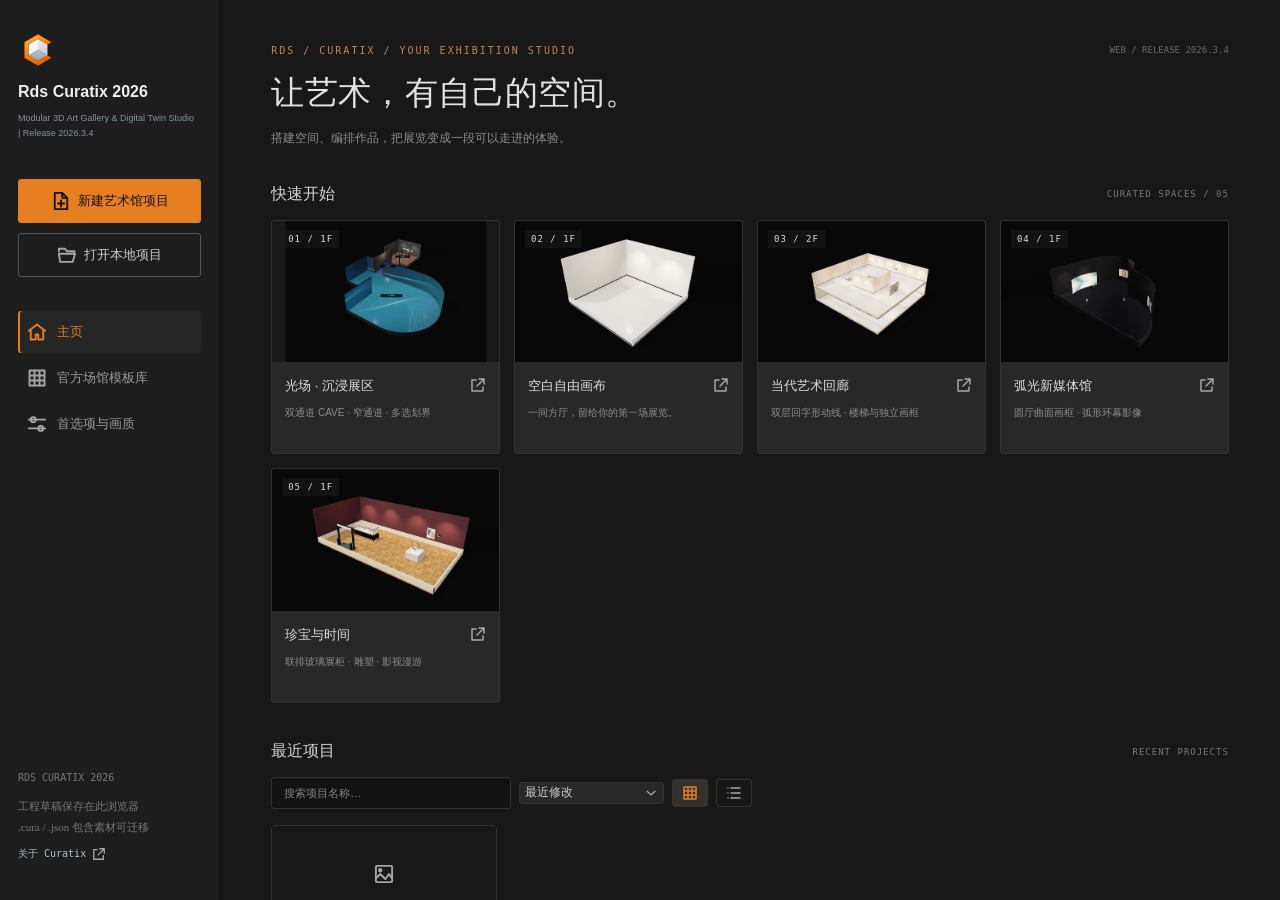
==== commit 1ed1100f: "Release 2026.3.4 VR movement fixes and EGOlite launcher" ====
--- a/web/index.html
+++ b/web/index.html
@@ -9,8 +9,8 @@
     <title>Rds Curatix 2026</title>
     <link rel="icon" href="./favicon.svg" type="image/svg+xml" />
     <link rel="preload" href="./curatix-studio-loading.gif" as="image" media="(prefers-reduced-motion: no-preference)" />
-    <script type="module" crossorigin src="./assets/index-Cz3roiYl.js"></script>
-    <link rel="stylesheet" crossorigin href="./assets/index-CcR_gPnm.css">
+    <script type="module" crossorigin src="./assets/index-iCobPBih.js"></script>
+    <link rel="stylesheet" crossorigin href="./assets/index-BybV8mEg.css">
   </head>
   <body>
     <div id="app"></div>
--- a/web/assets/index-BybV8mEg.css
+++ b/web/assets/index-BybV8mEg.css
@@ -0,0 +1 @@
+.space-tools{position:absolute;top:66px;left:64px;right:224px;z-index:13;display:flex;flex-wrap:wrap;gap:4px;align-items:center;pointer-events:auto;font-size:10px;max-width:1020px;padding:5px;background:#1d2026e8;border:1px solid #414750;border-radius:6px;backdrop-filter:blur(12px)}.space-tools[hidden],.space-context[hidden]{display:none}.space-tools button,.space-tools select{background:#292d34;border:1px solid #444b57;color:#c7cdd6;border-radius:3px;font-size:10px;padding:5px 7px;max-width:150px}.space-tools button.active{color:#f5c38c;border-color:#a87540;background:#3d3022}.space-tools span{padding:0 5px;color:#949daa}.space-tools select{min-width:80px}.space-context{position:fixed;z-index:3000;width:252px;padding:6px;background:#252a32;box-shadow:0 12px 40px #0008;border:1px solid #59616c;border-radius:6px}.space-context button{display:block;width:100%;padding:11px 8px;background:transparent;border:0;color:#e4e7ee;text-align:left}.space-context button:hover{background:#3b4656}.space-box-select{position:fixed;z-index:2500;border:1px solid #e99435;background:#e9943526;pointer-events:none}.space-geometry{padding:10px;background:#20262d;border:1px solid #3a4653;border-radius:5px}.space-range output{float:right;color:#e9b675}.space-range input{width:100%;accent-color:#dc964e}.immersive-properties{border-top:1px solid #4a5159;margin-top:16px;padding-top:12px}.immersive-properties h3{font-size:12px;color:#8ecbda}.immersive-properties h3 small{float:right;font-size:10px;color:#9aabb7}.aspect-advisor{margin:12px 0;border:1px solid #365461;border-radius:5px;background:#19252c;padding:10px}.aspect-advisor>strong{font-size:9px;letter-spacing:1px;color:#74b0c6}.aspect-advisor>div{display:grid;grid-template-columns:1fr auto;gap:5px;margin-top:11px}.aspect-advisor span{font-size:11px;color:#9caeb9}.aspect-advisor b{font-size:11px;font-weight:500;color:#c0ced4}.aspect-advisor em{font-size:18px;font-style:normal;color:#c6f0fa}.aspect-advisor small{font-size:10px;color:#92c5cd;align-self:end}.zone-members{margin:18px 0}.zone-members>div{display:flex;gap:4px;margin:5px 0}.zone-members button{border:1px solid #3a414a;background:#292e35;color:#bdc8d3;padding:7px;font-size:11px}.zone-members button:first-child{flex:1;text-align:left}.zone-tree{border-left:2px solid var(--zone-color);margin-left:8px}.zone-tree summary{color:var(--zone-color)}.zone-tree summary button{max-width:170px;white-space:nowrap;overflow:hidden;text-overflow:ellipsis}.space-counts{display:flex;gap:6px;padding:10px 0}.space-counts div{flex:1;background:#222a32;border:1px solid #3b4652;padding:9px 6px;font-size:10px;color:#9db0bc}.space-counts strong{display:block;color:#c3e4eb;font-size:20px;font-weight:500}.zone-banner{position:fixed;left:50%;top:90px;transform:translate(-50%,-8px);background:#162128e8;color:#edf4f7;padding:14px 26px;border:1px solid #5d8a96;border-radius:7px;opacity:0;pointer-events:none;z-index:2300;transition:opacity .6s,transform .6s}.zone-banner.visible{opacity:1;transform:translate(-50%)}.map-zone-sidebar{position:absolute;right:12px;top:12px;width:200px;max-height:80%;overflow:auto;background:#202730eb;padding:10px;border:1px solid #46505f;border-radius:6px}.map-zone-sidebar h3{font-size:11px;margin:0 0 9px;color:#9caec0}.map-zone-sidebar button{display:flex;align-items:center;gap:8px;width:100%;text-align:left;background:#2c3440;border:0;color:#e0e6ef;margin:5px 0;padding:9px;font-size:11px}.map-zone-sidebar i{width:10px;height:10px;border-radius:3px;flex-shrink:0}.map-zone-sidebar small{color:#a6b8c8;font-size:10px}.map-canvas-wrap{position:relative}.relation-node.zone{border-color:#e99435}.relation-node.immersive{border-color:#b885ef}.relation-node.zone header i{background:#e99435}.relation-node.immersive header i{background:#b885ef}@media(max-width:1000px){.space-tools{left:45px;right:12px;top:64px;max-width:calc(100% - 58px)}.space-tools span{display:none}.space-tools button{padding:4px}.map-zone-sidebar{width:160px}}:root{font-family:DM Sans,Microsoft YaHei,PingFang SC,sans-serif;color:#303a33;background:#f6f7f2;font-synthesis:none;--ink:#303a33;--muted:#8a9187;--green:#354c3c;--light:#e7eedf;--line:#e6e9e0;--white:#fcfcf9;--accent:#a6bd8a}*{box-sizing:border-box}body{margin:0;overflow:hidden}button,input,textarea,select{font:inherit}button,a,input,select,textarea{-webkit-tap-highlight-color:transparent}button{cursor:pointer;border:0;background:none;color:inherit}button:disabled{opacity:.35;cursor:not-allowed}button:focus-visible,a:focus-visible{outline:2px solid #789968;outline-offset:3px}button{transition:background .18s,color .18s,box-shadow .18s}button:hover{background:#e9ede3}button svg{flex-shrink:0}input,select,textarea{border:1px solid #dfe4d9;border-radius:7px;background:#fffefb;color:var(--ink);padding:9px 10px;min-width:0;outline:none}input:focus,select:focus,textarea:focus{border-color:#809873;box-shadow:0 0 0 3px #9eb58c18}input[type=color]{height:36px;padding:3px}input[type=checkbox]{accent-color:#506a46}textarea{resize:vertical;min-height:90px}h1,h2,h3,h4,p{margin:0}svg{vertical-align:middle}a{color:inherit;text-decoration:none}small{font-size:10px}button:active{transform:translateY(1px)}.topbar{height:78px;border-bottom:1px solid var(--line);display:flex;align-items:center;padding:0 27px;gap:24px;background:#fcfcf9;position:relative;z-index:3}.brand{display:flex;align-items:center;gap:12px;flex-shrink:0}.brand strong{font-size:21px;letter-spacing:3px;font-weight:650;display:block}.brand strong b{font-size:17px;letter-spacing:1px;padding-left:4px;font-weight:500}.brand small{font-size:7.5px;letter-spacing:1.85px;display:block;color:#8a9285;margin-top:3px}.brand-mark{display:flex;align-items:center;gap:4px;height:35px}.brand-mark i{height:29px;width:7px;display:block;background:#4d6345;transform:skewY(-30deg)}.brand-mark i:nth-child(2){height:21px;background:#90a67d}.brand-mark i:nth-child(3){background:#bac9a4}.top-divider{height:24px;width:1px;background:var(--line)}.project-name{font-size:12px;color:#6b756b;display:flex;gap:15px;white-space:nowrap}.mode-tabs{display:flex;gap:3px;margin:auto;border:1px solid var(--line);border-radius:9px;padding:4px;background:#f5f6f1}.mode-tabs button{display:flex;align-items:center;gap:8px;font-size:12px;padding:8px 16px;border-radius:6px;white-space:nowrap;color:#80887c}.mode-tabs button.active{background:#fff;color:#344b38;box-shadow:0 2px 4px #20331c0a;font-weight:600}.header-actions{display:flex;align-items:center;gap:13px}.saved{display:flex;gap:7px;align-items:center;font-size:10px;color:#8b9385;white-space:nowrap}.saved i,.statusbar>span>i,.live-chip i{display:block;width:5px;height:5px;background:#89a36d;border-radius:50%}.primary-button{display:flex;align-items:center;justify-content:center;gap:9px;background:var(--green);color:#f5f8ee;padding:11px 17px;border-radius:7px;font-size:12px;white-space:nowrap}.primary-button:hover{background:#47634b}.icon-button{width:34px;height:34px;border-radius:6px;display:inline-flex;align-items:center;justify-content:center;color:#6c7867}.text-button{display:inline-flex;align-items:center;justify-content:center;gap:7px;padding:9px 12px;border:1px solid var(--line);border-radius:7px;font-size:12px}.workspace{display:grid;grid-template-columns:64px 250px minmax(340px,1fr) 292px;height:calc(100dvh - 112px)}.rail{display:flex;flex-direction:column;gap:13px;align-items:center;padding:26px 0 19px;border-right:1px solid var(--line);background:#f8f9f4}.rail-button{width:38px;height:38px;display:grid;place-items:center;border-radius:8px;color:#969d90;position:relative}.rail-button.active{background:#e7eddf;color:#536e44}.rail-spacer{flex:1}.avatar{height:29px;width:29px;border-radius:50%;background:#d9e2ce;color:#5f7450;display:grid;place-items:center;font-size:12px;margin-top:2px}.sidebar{background:#fcfcf9;border-right:1px solid var(--line);overflow-y:auto;padding:27px 22px 22px}.section-heading{display:flex;align-items:center;justify-content:space-between;margin-bottom:19px}.section-heading h2{font-size:16px;font-weight:600;letter-spacing:.5px}.eyebrow{font-size:8px;letter-spacing:2px;color:#9ca68e;font-weight:500}.sidebar .eyebrow{margin-bottom:8px;font-size:8px}.tiny-badge{font-size:9px;display:inline-flex;align-items:center;gap:4px;color:#789067;background:#edf2e7;border-radius:4px;padding:4px 7px}.stat-big{font-size:37px;letter-spacing:-1.5px;font-weight:500;line-height:1.2;color:#3e503d}.stat-big span{font-size:11px;letter-spacing:0;color:#8d9685;margin-left:6px}.area-stat{padding:2px 0 22px;border-bottom:1px solid var(--line)}.area-stat p{font-size:11px;color:#949c8d;margin-top:7px}.mini-stats{display:grid;grid-template-columns:1fr 1fr;margin-top:18px}.mini-stat{display:flex;gap:10px;align-items:center}.mini-stat+.mini-stat{border-left:1px solid var(--line);padding-left:18px}.mini-stat>svg{color:#9ca68d}.mini-stat strong{display:block;font-size:22px;font-weight:500}.mini-stat span{font-size:9px;color:#929a89;display:block;margin-top:1px}.sidebar-section{padding-top:25px}.small-heading{font-size:11px;color:#6e7c65;font-weight:600;display:flex;align-items:center;justify-content:space-between;margin-bottom:13px}.small-heading span{font-size:9px;font-weight:400;color:#9aa38e}.floor-item{width:100%;display:flex;align-items:center;gap:11px;border-radius:8px;padding:11px 12px;margin-bottom:5px;text-align:left}.floor-item.active{background:#eaf0e2}.floor-number{font-size:19px;font-weight:500;letter-spacing:-.7px;min-width:29px;color:#60764f}.floor-item strong{font-size:11px;font-weight:500;display:block}.floor-item small{font-size:9px;color:#9aa18e;display:block;margin-top:3px}.floor-item>svg{margin-left:auto;color:#9aaa8a}.all-floors{font-size:10px;width:100%;border:1px dashed #dce3d1;border-radius:6px;padding:8px;margin-top:6px;color:#91a07f}.entity-list{display:flex;flex-direction:column;gap:2px;max-height:210px;overflow-y:auto}.entity-row{display:flex;align-items:center;gap:10px;padding:8px 3px;text-align:left;width:100%;border-radius:5px;font-size:10px;color:#87917c}.entity-row>span{width:6px;height:6px;border-radius:2px;background:#cbd5bc}.entity-row strong{font-weight:400;flex:1}.entity-row small{font-size:8px;color:#a7af9c}.entity-row.selected{color:#3e5c3c;background:#eaf0e2;padding-left:8px}.add-component{width:100%;display:flex;align-items:center;justify-content:center;gap:7px;padding:10px;border:1px solid #d9e0d0;border-radius:7px;font-size:10px;color:#6a7c5e;margin-top:16px}.sidebar-bottom{margin-top:24px;padding:15px 12px;background:#f3f5ec;border-radius:8px}.sidebar-bottom>span{display:flex;align-items:center;gap:7px;font-size:10px;color:#70845c}.sidebar-bottom p{font-size:9px;color:#a0aa92;line-height:1.8;margin-top:6px}.sidebar-bottom button{font-size:10px;color:#75886b;padding:7px 0 0;display:flex;gap:6px;align-items:center}.stage{position:relative;overflow:hidden;background:radial-gradient(ellipse at 45% 42%,#f7f8f2,#eff1e9 53%,#e9ede2);min-width:0}.stage:after{content:"";position:absolute;inset:0;pointer-events:none;background-image:radial-gradient(#bbc5ac66 .7px,transparent .7px);background-size:22px 22px;opacity:.28;z-index:0}.stage-header{position:absolute;left:29px;right:25px;top:30px;display:flex;justify-content:space-between;z-index:1;pointer-events:none}.stage-header .eyebrow{font-size:8px;letter-spacing:2.4px;color:#8e9d7f}.stage-header h1{font-size:23px;font-weight:500;letter-spacing:1.7px;margin-top:9px;color:#41533c}.stage-header p{font-size:10px;color:#9aa58f;margin-top:9px;letter-spacing:.7px}.live-chip{display:flex;align-items:center;gap:6px;height:25px;padding:0 9px;border:1px solid #dbe3cf;border-radius:5px;font-size:9px;color:#899d75;background:#f2f5eac9}#viewport{position:absolute;inset:0;z-index:1;touch-action:none}#viewport canvas{display:block;width:100%;height:100%;outline:none}.loading{display:flex;flex-direction:column;align-items:center;justify-content:center;gap:15px;position:absolute;inset:0;background:#eff2e9;z-index:3}.loading strong{font-size:15px;font-weight:500;color:#607454}.loading small{color:#93a086;font-size:11px}.loader-ring{width:34px;height:34px;border:2px solid #d9e3cf;border-top-color:#6d8658;border-radius:50%;animation:spin 1s linear infinite}@keyframes spin{to{transform:rotate(360deg)}}.stage-top-tools{position:absolute;left:28px;top:142px;display:flex;align-items:center;gap:8px;z-index:2}.segmented{display:flex;background:#ffffffba;border:1px solid #dfe5d7;border-radius:7px;padding:3px;box-shadow:0 2px 10px #2e44240a}.segmented button{font-size:10px;border-radius:4px;padding:6px 13px;color:#9ba78e}.segmented button.active{background:#e1e9d6;color:#5e764c}.stage-top-tools>.icon-button{border:1px solid #dfe5d7;background:#ffffffb3;height:32px;width:32px}.canvas-tools{position:absolute;bottom:60px;left:50%;transform:translate(-50%);z-index:2;display:flex;gap:8px;white-space:nowrap}.tool-group{display:flex;align-items:center;background:#ffffffd9;backdrop-filter:blur(16px);border:1px solid #dce3d1;border-radius:9px;padding:5px;box-shadow:0 4px 12px #293b1e08}.tool-group .icon-button{color:#8c9d7b}.tool-group .icon-button.active{background:#e3ebd8;color:#4c6940}.tool-separator{height:18px;width:1px;background:#e3e8db;margin:0 4px}.edit-tools{display:none}body.editing .edit-tools{display:flex}.north{position:absolute;right:26px;bottom:79px;z-index:2;color:#a3b097;text-align:center;pointer-events:none;display:flex;flex-direction:column;align-items:center;gap:4px}.north span{font-size:9px}.north small{font-size:7px;letter-spacing:1px;margin-top:7px}.stage-bottom{position:absolute;left:25px;right:24px;bottom:20px;z-index:2;display:flex;justify-content:space-between;font-size:8px;color:#9ba78f}.stage-bottom em{font-style:normal;margin:0 7px;color:#bbc4af}.stage-bottom svg{margin-right:5px}.placement-status{position:absolute;top:187px;left:30px;font-size:10px;padding:7px 11px;border-radius:5px;background:#fffdf5c9;color:#7c8c68;z-index:2;display:none}body.editing .placement-status{display:block}body.placing #viewport{cursor:crosshair}.inspector{background:#fcfcf9;border-left:1px solid var(--line);overflow-y:auto;padding:27px 22px}.inspector .section-heading{margin-bottom:18px}.inspector .section-heading h2{font-size:13px}.collection-cover{position:relative;height:185px;background:#dde4cf;border-radius:8px;overflow:hidden;padding:18px;margin-bottom:17px}.collection-cover:before{content:"";position:absolute;width:140px;height:140px;border-radius:50%;background:#c1cdb3;right:-24px;top:28px}.collection-cover:after{content:"";position:absolute;width:95px;height:120px;border:1px solid #94aa82;border-radius:50% 50% 0 0;right:25px;bottom:-28px;transform:rotate(-24deg)}.cover-eyebrow{font-size:7px;letter-spacing:2px;color:#6f835e;position:relative;z-index:1}.collection-cover h3{font-size:24px;font-weight:450;line-height:1.5;letter-spacing:2px;color:#4d6340;margin-top:18px;position:relative;z-index:1}.collection-cover .cover-en{font-size:8px;letter-spacing:1.5px;color:#7e936d;margin-top:6px}.collection-cover .cover-foot{position:absolute;left:18px;bottom:14px;display:flex;gap:10px;font-size:7px;letter-spacing:1px;color:#81966f}.collection-meta{display:flex;justify-content:space-between;align-items:center;margin-bottom:17px}.collection-meta strong{font-size:12px;font-weight:500}.collection-meta span{font-size:9px}.progress-track{height:4px;background:#edf0e8;border-radius:5px;overflow:hidden;margin-top:9px}.progress-track i{display:block;height:100%;background:#adbd93;border-radius:5px}.progress-caption{display:flex;justify-content:space-between;font-size:9px;color:#99a28d;margin-top:8px}.divider{height:1px;background:var(--line);margin:22px 0}.collection-stats{display:grid;grid-template-columns:1fr 1fr;gap:15px;margin-top:20px}.metric{padding:12px;border:1px solid #e7ebdf;border-radius:7px}.metric span{font-size:9px;color:#8f9a82;display:flex;align-items:center;gap:5px}.metric strong{font-size:27px;font-weight:500;color:#4e6243;display:block;margin-top:8px;letter-spacing:-1px}.media-bar-row{display:flex;align-items:center;gap:8px;margin-top:13px;font-size:9px;color:#8c9980}.media-bar-row>svg{color:#9caa8d}.media-bar-row>span{min-width:47px}.media-bar-row .media-bar{height:4px;border-radius:5px;background:#edf0e8;flex:1}.media-bar-row .media-bar i{display:block;height:100%;background:#b8c8a3;border-radius:5px}.media-bar-row strong{font-size:11px;font-weight:500;min-width:13px;text-align:right}.preview-artworks{display:flex;gap:7px;margin-top:13px}.preview-artworks button{padding:0;flex:1;min-width:0;height:72px;overflow:hidden;border-radius:5px}.preview-artworks img{height:100%;width:100%;object-fit:cover}.link-button{font-size:10px;color:#789165;padding:10px 0;display:flex;align-items:center;justify-content:space-between;width:100%}.ambient-card{display:flex;align-items:center;gap:11px;border:1px solid #e2e8d7;padding:12px;border-radius:7px;text-align:left;width:100%}.ambient-icon{background:#edf1e4;color:#9cae86;border-radius:7px;padding:9px}.ambient-card strong{font-size:10px;font-weight:500;display:block}.ambient-card small{font-size:8px;color:#9aa58d;display:block;margin-top:4px}.ambient-card>svg{margin-left:auto;color:#9aac88}.statusbar{height:34px;background:#fbfcf7;border-top:1px solid var(--line);display:flex;justify-content:space-between;align-items:center;padding:0 20px 0 24px;font-size:9px;color:#9ba58f}.statusbar>span{display:flex;align-items:center;gap:8px}.footer-right{display:flex;align-items:center;gap:20px!important}.footer-right b{font-size:8px;font-weight:400;letter-spacing:.4px;border-left:1px solid var(--line);padding-left:20px}.statusbar .icon-button{width:25px;height:25px}.statusbar .icon-button svg{width:14px}.property-title{font-size:16px!important;line-height:1.5}.property-kind{font-size:10px;color:#9aa58e;margin-bottom:20px}.property-group{margin-top:20px}.property-group h3{font-size:11px;font-weight:500;color:#7f8e70;margin-bottom:12px}.form-row{display:grid;grid-template-columns:1fr 1fr;gap:10px;margin-bottom:12px}.form-row.three{grid-template-columns:1fr 1fr 1fr;gap:6px}.field{display:flex;flex-direction:column;gap:6px;font-size:10px;color:#8f9c82;margin-bottom:11px}.field input,.field select,.field textarea{font-size:11px;width:100%}.check-field{display:flex;gap:7px;align-items:center;font-size:11px;color:#7c8c6c;margin:11px 0}.property-buttons{display:flex;gap:7px;margin:20px 0}.property-buttons button{flex:1;font-size:10px}.danger-button{color:#b66755}.property-note{font-size:10px;color:#96a287;line-height:1.8;padding:12px;border-radius:6px;background:#f2f5eb}.binding-list{display:flex;flex-direction:column;gap:5px;max-height:140px;overflow:auto;border:1px solid var(--line);border-radius:6px;padding:8px}.binding-list label{display:flex;align-items:center;gap:5px;font-size:10px}.apply-button{width:100%;margin-top:16px}dialog{color:var(--ink);padding:0;border:1px solid #dfe5d7;border-radius:15px;background:#fafbf5;box-shadow:0 25px 100px #25381c29;max-height:90dvh;overflow:auto}dialog::backdrop{background:#2430213b;backdrop-filter:blur(7px)}.dialog-heading{display:flex;align-items:center;justify-content:space-between;padding:25px 28px 20px;border-bottom:1px solid var(--line);gap:15px}.dialog-heading h2{font-size:22px;font-weight:500;letter-spacing:1px;margin-top:6px}.dialog-heading h2 span{font-size:12px;margin-left:7px;color:#9aa58c}.inline-actions{display:flex;align-items:center;gap:12px}.cms-dialog{width:min(1160px,94vw)}.cms-toolbar{display:flex;align-items:center;gap:20px;padding:24px 28px 15px;flex-wrap:wrap}.search-box{display:flex;align-items:center;gap:10px;border:1px solid #e0e6d6;background:#fffef9;border-radius:7px;padding:0 12px;color:#98a68b;flex:1;min-width:190px}.search-box input{border:0;background:none;box-shadow:none;width:100%;font-size:12px}.filter-tabs{display:flex;gap:4px}.filter-tabs button{padding:8px 13px;border-radius:5px;font-size:11px;color:#8d9a7f}.filter-tabs button.active{background:#e5edd9;color:#597347}.cms-toolbar select{font-size:11px}.tag-filters{padding:0 28px 20px;display:flex;gap:6px;flex-wrap:wrap}.tag-filters button{font-size:10px;border:1px solid #e0e6d5;border-radius:20px;padding:5px 11px;color:#8b9b7c}.tag-filters button.active{background:#e5edd9;color:#5b7348;border-color:#bccdab}.cms-grid{padding:0 28px 28px;display:grid;grid-template-columns:repeat(4,1fr);gap:18px}.art-card{border:1px solid #e1e6d8;border-radius:10px;background:#fffefa;overflow:hidden}.art-thumb{height:170px;width:100%;padding:0;position:relative;overflow:hidden;background:#e9eddc}.art-thumb img{width:100%;height:100%;object-fit:cover;transition:transform .4s}.art-thumb:hover img{transform:scale(1.04)}.art-state{position:absolute;left:10px;top:10px;font-size:8px;padding:4px 7px;border-radius:4px;background:#f4f7edf0;color:#698156}.art-state.paused{background:#ece4d6f5;color:#aa8962}.art-card-body{padding:14px}.art-card h3{font-size:13px;font-weight:500}.art-author{font-size:10px;color:#9aa68d;margin:7px 0 13px}.art-card-foot{display:flex;align-items:center;justify-content:space-between;border-top:1px solid var(--line);padding-top:9px}.art-card-foot>span{font-size:9px;color:#9aa68c}.art-actions{display:flex;gap:1px}.art-actions .icon-button{width:26px;height:26px}.art-actions svg{width:14px}.cms-footnote{padding:15px 28px;border-top:1px solid var(--line);font-size:10px;color:#9ba78d}.empty-state{grid-column:1/-1;padding:65px 20px;text-align:center;color:#93a17e;font-size:13px}.form-dialog{width:min(560px,92vw)}.form-content{padding:24px 28px}.form-content .field{font-size:11px}.form-content .field input,.form-content .field select,.form-content .field textarea{font-size:12px}.file-drop{padding:20px;border:1px dashed #c6d3b6;background:#f0f5e7;border-radius:8px;display:flex;flex-direction:column;gap:10px;margin-bottom:20px}.file-drop input{width:100%;font-size:11px;background:transparent;border:0}.file-drop p{font-size:10px;line-height:1.8;color:#98a587}.form-error{color:#b16956;font-size:11px;line-height:1.6;margin:12px 0}.form-help{font-size:10px;line-height:1.9;color:#98a58b}.form-help a{text-decoration:underline}.form-footer{display:flex;justify-content:flex-end;gap:10px;margin-top:20px}.detail-dialog{width:min(1000px,94vw)}.detail-body{display:grid;grid-template-columns:1.4fr 1fr}.detail-media{min-height:400px;max-height:65vh;background:#e9ede1;display:flex;align-items:center;justify-content:center;position:relative;padding:25px}.detail-media img,.detail-media video{max-width:100%;max-height:60vh;object-fit:contain}.detail-media canvas{width:100%!important;height:100%!important;position:absolute;inset:0}.detail-info{padding:35px 30px}.detail-info h2{font-size:27px;font-weight:450;margin:18px 0 10px}.detail-info .author{font-size:12px;color:#94a084;margin-bottom:30px}.detail-info p{font-size:12px;line-height:2.1;color:#7e8c71}.detail-tags{display:flex;gap:6px;margin-top:23px;flex-wrap:wrap}.detail-tags span{border:1px solid #dce4d0;padding:5px 9px;border-radius:4px;font-size:9px;color:#8c9c7a}.detail-close{position:absolute;top:12px;right:12px;z-index:4;background:#f8fbf0d9}.theme-grid{display:grid;grid-template-columns:1fr 1fr;gap:10px;margin-bottom:23px}.theme-option{display:flex;gap:11px;align-items:center;text-align:left;border:1px solid #dfe5d5;border-radius:8px;padding:13px;font-size:11px}.theme-option.active{border-color:#92ab77;background:#eef3e6}.theme-swatch{display:flex;height:30px;width:32px;overflow:hidden;border-radius:4px}.theme-swatch i{width:50%;height:100%}.library-dialog{width:min(700px,92vw)}.library-section{padding:22px 26px 6px}.library-section h3{font-size:12px;font-weight:500;color:#80936d;margin-bottom:13px}.library-grid{display:grid;grid-template-columns:repeat(4,1fr);gap:10px}.library-item{display:flex;flex-direction:column;align-items:center;gap:10px;padding:18px 6px;border:1px solid #dfe6d5;border-radius:8px;background:#f3f6ed;font-size:11px;color:#768b62}.library-item svg{width:30px;height:30px;stroke-width:1.2}.library-item small{font-size:8px;color:#a0ad93}.library-foot{font-size:10px;color:#98a68c;padding:22px 26px}.shortcut{display:flex;justify-content:space-between;gap:15px;padding:10px 0;border-bottom:1px solid var(--line);font-size:11px;color:#889a77}.shortcut kbd{font-family:inherit;color:#657e53;font-size:10px;background:#edf2e4;border-radius:3px;padding:2px 7px}.warning-list{color:#a27d4e;font-size:11px;line-height:2;padding:15px;background:#f4eedf;border-radius:6px}.form-content h3{font-size:13px;margin-bottom:12px;font-weight:500}#toasts{position:fixed;bottom:55px;left:50%;transform:translate(-50%);display:flex;flex-direction:column;gap:8px;align-items:center;z-index:100;pointer-events:none}.toast{max-width:80vw;background:#354931ef;color:#f3f8e9;border:1px solid #7c90694d;padding:12px 20px;border-radius:8px;font-size:12px;box-shadow:0 10px 35px #20331922;animation:toast .2s ease-out}@keyframes toast{0%{opacity:0;transform:translateY(8px)}to{opacity:1;transform:none}}.roam-ui{display:none}.roaming .stage{height:100%;background:#e4e6dd}.roaming .sidebar,.roaming .inspector,.roaming .rail,.roaming .stage-header,.roaming .stage-top-tools,.roaming .canvas-tools,.roaming .north,.roaming .stage-bottom,.roaming .placement-status{display:none}.roaming .roam-ui{display:block;position:absolute;inset:0;z-index:3;pointer-events:none}.roam-exit{position:absolute;left:22px;top:22px;background:#fafbf2dc;border-color:#d8e1cd;pointer-events:auto}.roam-exit svg{transform:rotate(180deg)}.reticle{width:5px;height:5px;background:#ffffffde;box-shadow:0 0 0 1px #526044;border-radius:50%;position:absolute;left:50%;top:50%}.art-in-range .reticle{width:10px;height:10px;box-shadow:0 0 0 3px #fff5}.roam-hint{position:absolute;bottom:35px;left:50%;transform:translate(-50%);text-align:center;background:#273b25c9;padding:12px 22px;border-radius:9px;color:#edf3e2;white-space:nowrap;backdrop-filter:blur(10px)}.roam-hint strong{font-size:11px;font-weight:450;display:block}.roam-hint small{font-size:9px;opacity:.6;display:block;margin-top:7px}.pointer-locked .roam-exit,.mobile-roam{display:none}.fixture-tree{margin-top:12px}.fixture-tree summary{cursor:pointer;font-size:10px;color:#849577;padding:8px 3px}.fixture-tree summary span{float:right;color:#9baa8a}.fixture-tree .entity-list{max-height:170px}*{scrollbar-width:thin;scrollbar-color:#d4ddc6 transparent}::-webkit-scrollbar{width:5px}::-webkit-scrollbar-thumb{background:#d4ddc6;border-radius:10px}@media(min-width:1650px){.workspace{grid-template-columns:72px 276px minmax(340px,1fr) 320px}.sidebar,.inspector{padding-left:26px;padding-right:26px}.stage-header{left:38px;top:35px}.stage-header h1{font-size:28px}.stage-top-tools{left:38px;top:152px}.collection-cover{height:210px}.collection-cover h3{font-size:28px}}@media(max-width:1240px){.workspace{grid-template-columns:54px 215px minmax(300px,1fr) 250px}.topbar{gap:15px;padding:0 18px}.project-name,.top-divider{display:none}.mode-tabs button{padding:8px 11px}.sidebar,.inspector{padding:24px 16px}.stage-header{left:22px;top:25px}.stage-header h1{font-size:21px;letter-spacing:.5px}.saved{display:none}.stage-bottom>span:first-child{max-width:180px;font-size:7px}.north{right:16px}.cms-grid{grid-template-columns:repeat(3,1fr)}}@media(max-width:1000px){.workspace{grid-template-columns:50px 200px minmax(300px,1fr)}.inspector{display:none}.editing .inspector{display:block;position:absolute;right:10px;top:150px;bottom:60px;width:245px;z-index:5;border:1px solid #dce4d0;border-radius:12px;box-shadow:0 10px 50px #30422216}.header-actions{gap:5px}.brand strong{font-size:18px}.brand strong b{font-size:13px}.brand small{font-size:6px}.mode-tabs{margin-left:auto;margin-right:8px}.topbar{gap:12px}.primary-button{padding:10px 12px}.stage-header h1{font-size:24px}.live-chip{display:none}}@media(max-width:760px){.topbar{height:65px;padding:0 14px}.brand{gap:8px}.brand strong{font-size:16px;letter-spacing:1px}.brand strong b{font-size:12px}.brand small{font-size:5px;letter-spacing:1px}.brand-mark{gap:3px}.brand-mark i{width:5px;height:24px}.brand-mark i:nth-child(2){height:17px}.mode-tabs{position:fixed;bottom:16px;left:50%;transform:translate(-50%);margin:0;background:#fafcf4e8;z-index:20;padding:5px;box-shadow:0 8px 35px #26391d16;backdrop-filter:blur(12px);border-radius:11px}.mode-tabs button{font-size:10px;padding:10px 14px;gap:6px}.header-actions{margin-left:auto}.header-actions>.icon-button{display:none}.header-actions>.primary-button{font-size:10px;padding:9px 10px}.header-actions>.primary-button svg:last-child{display:none}.workspace{height:calc(100dvh - 65px);display:block}.sidebar,.inspector,.rail,.statusbar{display:none}.stage{height:100%;width:100%}.stage-header{left:22px;top:26px}.stage-header h1{font-size:24px;margin-top:8px}.stage-header p{font-size:10px}.stage-top-tools{left:22px;top:132px}.canvas-tools{bottom:91px;left:22px;transform:none}.north{bottom:112px;right:17px}.stage-bottom{bottom:77px;left:23px;font-size:7px}.stage-bottom>span:first-child{display:none}.stage-bottom>span:last-child{margin-left:auto}.editing .inspector{width:min(270px,78vw);top:180px;bottom:160px;max-height:55vh;opacity:.98}.editing .edit-tools{position:absolute;bottom:52px;left:0}.placement-status{top:175px;left:22px;right:22px;font-size:9px}.cms-grid{grid-template-columns:repeat(2,1fr);gap:12px;padding:0 16px 20px}.cms-toolbar{padding:18px 16px 12px;gap:12px}.search-box{width:100%;flex:auto}.filter-tabs{flex:1;gap:0}.filter-tabs button{padding:7px 9px;font-size:10px}.cms-toolbar select{max-width:95px;font-size:10px;padding:7px}.tag-filters{padding:0 16px 17px}.dialog-heading{padding:20px 18px 16px}.dialog-heading h2{font-size:19px}.dialog-heading .eyebrow{font-size:7px}.dialog-heading .primary-button{font-size:10px;padding:8px 10px}.inline-actions{gap:4px}.art-thumb{height:145px}.art-card-body{padding:11px}.art-card h3{font-size:12px}.cms-footnote{font-size:9px;padding:14px 16px}.detail-body{display:block}.detail-media{min-height:280px;max-height:40vh}.detail-media img,.detail-media video{max-height:36vh}.detail-info{padding:22px}.detail-info h2{font-size:22px}.detail-info .author{margin-bottom:18px}.form-content{padding:20px}.library-grid{grid-template-columns:repeat(3,1fr)}.library-section{padding:20px 17px 3px}.library-item{font-size:10px}.roaming .mode-tabs{display:none}.roam-hint{bottom:27px;padding:10px 14px}.roam-hint small{display:none}.roam-hint strong{font-size:9px}#toasts{bottom:85px}}@media(pointer:coarse){.roaming .mobile-roam{display:block;pointer-events:none}.roaming #joystick{position:absolute;bottom:95px;left:28px;width:105px;height:105px;border-radius:50%;background:#edf5e124;border:1px solid #ffffff4d;display:flex;align-items:center;justify-content:center;pointer-events:auto;touch-action:none;backdrop-filter:blur(6px)}#joystick span{width:43px;height:43px;border-radius:50%;background:#edf5e17a;border:1px solid #ffffff44}.touch-buttons{position:absolute;right:24px;bottom:105px;display:flex;gap:9px;pointer-events:auto}.touch-buttons button{height:44px;width:44px;border-radius:50%;background:#f6faedbb;border:1px solid #fff6;font-size:10px}.roam-hint small{display:none}.roam-exit{font-size:10px}}@media(prefers-reduced-motion:reduce){*{animation-duration:.01ms!important;transition:none!important}}.quality-control{position:absolute;right:24px;top:105px;z-index:6;display:flex;gap:3px;align-items:center;padding:4px;border:1px solid #dce3d2;border-radius:9px;background:#f9fbf2ee;backdrop-filter:blur(12px);box-shadow:0 3px 15px #354b2d08}.quality-control>span{font-size:9px;padding:0 7px;color:#8b967e}.quality-control button{padding:7px 10px;border-radius:6px;font-size:10px;color:#88977c}.quality-control button.active{background:#e1eacd;color:#566b43}.roaming .quality-control{top:22px;right:22px}.pointer-locked .quality-control{display:none}@media(max-width:760px){.quality-control{top:180px;left:22px;right:auto}.quality-control button{padding:6px 9px}.roaming .quality-control{top:70px;left:22px;right:auto}.editing .quality-control{top:135px;left:auto;right:14px}.editing .quality-control>span{display:none}}:root{font-family:Inter,Microsoft YaHei,sans-serif;font-size:12px;color:#c5c5c5;background:var(--bg-panel);--ink:#d0d0d0;--muted:#929292;--green:#e67e22;--light:#373737;--line:#111;--white:#282828;--accent:#e67e22;color-scheme:dark}[hidden]{display:none!important}*{scrollbar-width:thin;scrollbar-color:#4b4b4b #222}body{background:var(--bg-panel)}button,input,select,textarea,dialog{border-radius:3px!important}button{transition:background .1s}button:hover{background:#424242;color:#eee}button:focus-visible{outline:1px solid var(--accent)}button:disabled{opacity:.33}input,select,textarea{background:var(--bg-blueprint);border:1px solid var(--border-panel);color:#d2d2d2;padding:5px 7px;font-size:11px;box-shadow:inset 0 1px #ffffff05}input:focus,select:focus,textarea:focus{border-color:var(--accent-blue);box-shadow:none}input[type=number],output,kbd,.floor-number,.stat-big,.mini-stat strong,#scene-stats,#render-metrics,.outliner-foot{font-family:JetBrains Mono,Consolas,monospace;font-variant-numeric:tabular-nums}input[type=number]{cursor:ew-resize}input[type=checkbox]{accent-color:var(--accent)}.primary-button{background:#8c501f;border:1px solid #c07734;color:var(--icon-hover);padding:5px 10px;font-size:11px}.primary-button:hover{background:#ad6329}.text-button{padding:4px 8px;border-color:var(--border-panel)}.icon-button{width:25px;height:25px}.divider{background:var(--border-panel);margin:12px 0}dialog::backdrop{background:#0008;backdrop-filter:none}.form-help,.property-note{color:#979797}.topbar{height:28px;min-height:28px;padding:0 7px;gap:5px;background:var(--bg-select);border-bottom:1px solid var(--border-panel);box-shadow:inset 0 1px var(--border-hover);z-index:40}.brand{gap:6px;margin-right:8px}.brand strong{font-size:11px;letter-spacing:1px}.dcc-logo{display:grid;place-items:center;width:18px;height:18px;background:var(--accent);color:#161616;font-weight:800;border-radius:2px}.mode-tabs{height:28px;position:static;transform:none;gap:1px;border:0;border-radius:0!important;padding:0;background:none;margin:0 5px}.mode-tabs button{font-size:10px;gap:4px;padding:0 9px;border-radius:2px 2px 0 0!important;color:#a5a5a5}.mode-tabs button.active{background:#3c3c3c;color:#f3f3f3;box-shadow:inset 0 2px var(--accent)}.header-actions{margin-left:auto;gap:10px;min-width:0}.saved{font-size:8px}.saved i{background:#7a9a67}#scene-stats{font-size:9px;color:#a8a8a8;white-space:nowrap}.global-menu{position:relative}.global-menu summary{font-size:11px;padding:5px;cursor:pointer;list-style:none}.global-menu>div{position:absolute;top:24px;left:0;min-width:155px;display:grid;padding:4px;background:var(--bg-select);border:1px solid var(--border-panel);box-shadow:0 5px 18px #0008}.global-menu button{text-align:left;padding:7px;white-space:nowrap;font-size:11px}.workspace{height:calc(100dvh - 50px);display:grid;grid-template-columns:minmax(0,1fr) 300px;gap:1px;background:var(--border-panel);overflow:hidden}.workspace>.rail{display:none}.stage{position:relative;min-width:0;height:100%;background:#202226;overflow:hidden}.stage-header,.north{display:none}.right-dock{display:grid;grid-template-rows:minmax(180px,38%) minmax(0,1fr);min-height:0;overflow:hidden;border-left:1px solid var(--border-panel);background:var(--bg-select)}.right-dock .sidebar{display:block;padding:0;border:0;border-bottom:2px solid var(--border-panel);background:var(--bg-select);overflow:hidden}.right-dock .inspector{display:block;position:relative;inset:auto;width:auto;height:auto;max-height:none;opacity:1;background:var(--bg-select);padding:10px 12px 12px 38px;overflow:auto;border:0}.dock-title{height:25px;display:flex;align-items:center;justify-content:space-between;padding:0 9px;font-size:10px;letter-spacing:.5px;background:#303030;border-bottom:1px solid var(--border-panel);box-shadow:inset 0 1px #393939;color:#bbb}.dock-title button{font-size:15px;padding:0 4px}.outliner-tree{height:calc(100% - 47px);overflow:auto}.outliner-tree details{border:0}.outliner-tree summary{height:25px;padding:4px 7px;font-size:10px;white-space:nowrap;color:#bbb;cursor:pointer;background:#252525}.outliner-tree summary button{font-family:Consolas,monospace;color:#ddd;padding:1px 5px}.outliner-tree small{float:right;font:9px Consolas,monospace;color:#777}.outliner-row{height:23px;display:flex;align-items:center;padding-left:20px}.outliner-row.selected{background:#3d5b7c}.outliner-row>button:first-child{display:flex;gap:7px;align-items:center;flex:1;min-width:0;text-align:left;font-size:11px;padding:3px;color:#bfc4cb}.outliner-row>button:first-child span{white-space:nowrap;overflow:hidden;text-overflow:ellipsis}.outliner-row>button{font-size:12px;width:24px;padding:2px;color:#979797}.outliner-row.isolated>button:first-child{opacity:.4}.outliner-foot{height:22px;padding:4px 8px;font-size:9px;background:#222;display:flex;justify-content:space-between}.section-heading{margin-bottom:10px;border-bottom:1px solid #171717;padding-bottom:5px}.section-heading h2{font-size:10px;font-weight:500;letter-spacing:1px}.property-title{font-size:13px;font-weight:500}.property-kind{font-size:9px;color:#989898;margin:4px 0 10px}.property-group{border-top:1px solid var(--border-panel);padding-top:9px;margin-top:10px}.property-group h3{font-size:10px;margin-bottom:7px;color:#bbb}.field{font-size:10px;gap:4px;margin-bottom:7px;color:#a9a9a9}.form-row{gap:6px}.check-field{font-size:10px;padding:4px 0}.binding-list{max-height:130px;background:#202020;padding:5px;border:1px solid var(--border-panel)}.binding-list label{font-size:10px;line-height:1.7}.apply-button{width:100%;margin-top:8px}.property-note{font-size:9px;line-height:1.6;margin-top:10px}.property-tabs{position:absolute;left:3px;top:40px;display:grid;gap:4px;width:27px}.property-tabs button{width:27px;height:28px;font-size:16px;background:#222}.property-tabs .active{color:#f2a65b;background:var(--border-hover);border-left:2px solid var(--accent)}.property-buttons{gap:4px;margin:10px 0}.property-buttons .text-button{font-size:10px;gap:4px}.floor-lift{display:flex;gap:5px;margin-bottom:10px}.floor-lift button{font-size:9px;flex:1;background:var(--border-control);border:1px solid #161616;padding:5px 2px}.material-shortcut{display:none;font-size:10px;line-height:1.6}.material-shortcut button{padding:7px;background:#414141;color:#e6a45d}.material-shortcut p{margin:10px 0;color:#999}#inspector[data-tab=material] .material-shortcut{display:block}#inspector[data-tab=material] #inspector-form{display:none}#inspector[data-tab=transform] [data-property-section]:not([data-property-section=transform]),#inspector[data-tab=light] [data-property-section]:not([data-property-section=light]),#inspector[data-tab=exhibit] [data-property-section]:not([data-property-section=exhibit]){display:none}.collection-cover{height:72px;background:#303030;padding:10px;border:1px solid var(--border-panel)}.collection-cover h3{font-size:18px;line-height:1.1}.cover-eyebrow,.cover-en,.cover-foot,.preview-artworks{display:none}.collection-meta{margin:9px 0;font-size:10px}.collection-stats{margin:10px 0;gap:8px}.metric{padding:8px;background:#202020;border:1px solid var(--border-panel)}.metric strong{font-size:22px;color:#bbb}.media-bar-row{font-size:10px}.media-bar{background:#191919}.media-bar i{background:#9f6b3d}.progress-track{background:var(--bg-canvas)}.progress-track i{background:#a17445}.tiny-badge{background:var(--border-control);color:#aaa;border-radius:2px}.link-button{font-size:10px;color:#d19a67}.ambient-card{background:#202020;border:1px solid var(--border-panel);padding:9px;font-size:10px}.ambient-icon{background:var(--border-control);color:#c6894a}.editor-overlay{position:absolute;z-index:8;top:6px;left:8px;display:none;gap:7px;align-items:center}.editing .editor-overlay{display:flex}.layer-switch,.snap-settings{display:flex;align-items:center;gap:1px;border:1px solid var(--border-panel);background:#2d2d2d;padding:2px}.editor-overlay button{font-size:10px;padding:4px 6px;color:#b5b5b5}.editor-overlay button.active{background:#744a28;color:#f5c69b}.editor-overlay kbd{font-size:8px;background:#222;padding:1px 3px;margin-left:3px}.snap-settings select{font-size:9px;height:22px;padding:2px 4px;border:0;background:#202020}.viewport-toolbar{position:absolute;z-index:6;left:6px;top:43px;width:36px;display:grid;gap:2px;padding:3px;background:#282828e8;border:1px solid var(--border-panel)}.viewport-toolbar button{height:30px;display:grid;place-items:center;position:relative;color:#aaa}.viewport-toolbar button kbd{position:absolute;right:1px;bottom:0;font-size:7px;color:#818181}.viewport-toolbar button.active{background:#414141;border-left:2px solid var(--accent);color:#f3bd8c}.stage-top-tools{top:5px;right:7px;left:auto;display:flex;max-width:45%;padding:0;background:none;border:0;z-index:6}.segmented{display:flex;flex-wrap:wrap;gap:1px;border:1px solid var(--border-panel);background:var(--bg-select);padding:2px;border-radius:2px}.segmented button{padding:3px 7px;font:10px Consolas,monospace;color:#aaa}.segmented button.active{background:#49688a;color:var(--icon-hover)}.stage-top-tools>.icon-button{display:none}.editing .stage-top-tools{top:44px}.quality-control{inset:auto 8px 30px auto;background:#282828e8;border:1px solid var(--border-panel);box-shadow:none;backdrop-filter:none;padding:2px}.quality-control>span{font-size:8px;color:#888}.quality-control button{font-size:9px;padding:4px 6px;color:#aaa}.quality-control button.active{background:#4b4b4b;color:#e7ae78}.canvas-tools{left:50%;bottom:27px;transform:translate(-50%);padding:2px;border:1px solid var(--border-panel);background:#282828ed;box-shadow:none;gap:2px}.canvas-tools .icon-button{width:25px;height:25px;color:#bbb}.canvas-tools .active{color:#e9a064}.tool-separator{background:var(--border-panel)}.stage-bottom{left:8px;right:8px;bottom:5px;font-size:9px;color:#777}.stage-bottom em{color:var(--icon-disabled)}.placement-status{left:52px;top:auto;bottom:61px;font:10px Consolas,Microsoft YaHei,monospace;background:#222c;border:1px solid #454545;color:#aaa;padding:5px;max-width:75%}.statusbar{height:22px;background:var(--bg-subpanel);border-top:1px solid var(--border-panel);padding:0 8px;font-size:9px;color:#949494}.footer-right{gap:15px}.footer-right b{display:none}.statusbar .icon-button{height:19px;width:22px}.statusbar .footer-right #selection-info{font-size:9px}#axis-nav{position:absolute;z-index:7;right:14px;top:72px;width:76px;height:76px;border:1px solid var(--border-hover);border-radius:50%;background:#25282b99}#axis-nav button{position:absolute;border-radius:50%!important;width:20px;height:20px;font:11px Consolas,monospace;padding:0;border:1px solid #0008;transform:translate(-50%,-50%)}.axis-x{left:85%;top:55%;background:#913f42;color:#ffd2d2}.axis-y{left:50%;top:15%;background:#4e7840;color:#d8f1cb}.axis-z{left:20%;top:75%;background:#395f9a;color:#d1e2ff}.axis-center{left:50%;top:50%;width:12px!important;height:12px!important;background:#777;color:#ddd}#transform-hud{position:absolute;z-index:10;top:78px;left:50%;transform:translate(-50%);padding:7px 12px;border:1px solid #e67e2266;background:#151515e8;color:#e7a86f;font-size:17px;pointer-events:none}.guide-label{position:absolute;z-index:9;transform:translate(-50%,-50%);pointer-events:none;font:10px Consolas,monospace;background:#111c;border:1px solid #d1ae45;color:#e8cc70;padding:2px 4px}.guide-label.edge{border-color:#e45cc3;color:#f1a3df}.asset-shelf{display:none;position:absolute;bottom:22px;left:0;right:301px;height:136px;z-index:12;background:var(--bg-select);border-top:2px solid var(--border-panel)}.shelf-open .asset-shelf{display:block}.shelf-open .stage{height:calc(100% - 136px)}.shelf-items{display:flex;gap:6px;padding:9px;overflow-x:auto;height:108px}.shelf-items button{flex:0 0 83px;display:flex;flex-direction:column;align-items:center;justify-content:center;gap:9px;background:#202020;border:1px solid var(--border-panel);color:#999}.shelf-items button:hover{background:var(--border-control);border-color:#9f6b3d}.shelf-items span{font-size:9px}.shelf-items svg{color:#bd8f65}.form-dialog,.library-dialog,.detail-dialog{background:var(--bg-select);color:#bbb;border:1px solid var(--border-panel);box-shadow:0 15px 70px #0009}.dialog-heading{padding:12px 16px;border-bottom:1px solid var(--border-panel);background:#303030}.dialog-heading h2{font-size:16px}.eyebrow{font-size:8px;color:#8f8f8f;letter-spacing:1px}.form-content{padding:16px}.form-content h3{font-size:11px;margin:10px 0}.theme-option,.library-item{border:1px solid var(--border-panel);background:var(--bg-card);padding:12px;color:#bbb}.theme-option.active{border-color:#b67940;background:#493725}.cms-dialog{position:fixed;inset:28px 0 22px;margin:0;width:100vw;max-width:none;height:calc(100dvh - 50px);max-height:none;background:var(--bg-panel);border:0;color:#bbb;box-shadow:none}.cms-toolbar{padding:10px 14px;gap:12px;border-bottom:1px solid var(--border-panel);background:#272727}.search-box{background:#161616;border:1px solid var(--border-panel);width:240px}.search-box input{font-size:11px}.filter-tabs button{font-size:10px;padding:5px 10px}.filter-tabs button.active{background:#494949;color:#edaa71}.tag-filters{padding:9px 14px}.tag-filters button{background:#292929;border:1px solid var(--border-panel);color:#aaa;padding:3px 7px;font-size:9px}.tag-filters button.active{background:#654626;color:#f1ba8a}.cms-grid{grid-template-columns:repeat(auto-fill,minmax(170px,1fr));gap:10px;padding:0 14px 15px}.art-card{background:var(--bg-select);border:1px solid var(--border-panel);box-shadow:none;border-radius:3px}.art-thumb{height:145px;background:#191919}.art-state{border-radius:2px;background:#161616db;color:#bbb;font-size:8px}.art-card-body{padding:9px}.art-card h3{font-size:12px;color:var(--text-primary)}.art-author{font-size:10px;color:#888}.art-card-foot{border-color:var(--bg-blueprint);font-size:9px}.cms-footnote{padding:8px 15px;font-size:9px;border-color:var(--border-panel)}.detail-media{background:#161616;position:relative;overflow:hidden}.detail-info{padding:24px;background:var(--bg-select)}.detail-info h2{font-size:22px;color:#ddd}.detail-info p{color:#bbb;line-height:1.9;white-space:pre-wrap}.detail-close{z-index:5;background:var(--border-control);color:#ddd}.image-inspection{touch-action:none;cursor:grab}.image-inspection img{user-select:none;pointer-events:none;transform-origin:center;transition:none}.inspection-hint{position:absolute;bottom:12px;left:12px;font-size:10px;background:#0009;padding:5px 8px;color:#aaa}.file-drop{background:#222;border-color:var(--icon-disabled);color:#aaa}.empty-state{color:#999}.form-error{color:#ee956a}.roaming .workspace{display:block}.roaming .right-dock,.roaming .viewport-toolbar,.roaming #axis-nav,.roaming .stage-top-tools,.roaming .canvas-tools{display:none}.roaming .quality-control{inset:8px 8px auto auto}.roam-exit{top:8px;left:8px;background:#282828da;border-color:var(--border-panel);color:var(--text-primary);font-size:10px}.roam-hint{bottom:25px;background:#202020e8;border:1px solid var(--border-hover);border-radius:3px;max-width:85vw;padding:9px 14px;box-shadow:none}.roam-hint strong{font-size:11px;font-weight:400;color:#ddd}.roam-hint small{font-size:9px;color:#888}.reticle{border-color:#aaa;background:#e67e2255}#guide-audio{display:flex;align-items:center;gap:9px;margin-top:7px;font:10px Consolas,monospace}.audio-wave{color:#bd8b51;letter-spacing:3px;opacity:.4}.playing .audio-wave{animation:audio-wave .6s ease-in-out infinite alternate;opacity:1}#guide-audio progress{width:100px;height:4px;accent-color:var(--accent)}#guide-audio button{color:#bbb;background:var(--progress-fill);font-size:9px;padding:3px}.touch-buttons{flex-wrap:wrap;max-width:170px;justify-content:flex-end}.touch-buttons button{background:#303030dd!important;color:#ddd;border-color:#666!important}.roaming #joystick{background:#20202077!important}.roaming #joystick span{background:#acacac70}#view-transition{position:fixed;inset:0;background:#17191dfc;z-index:200;display:grid;place-items:center;opacity:1;transition:opacity .18s}.transitioning .stage{pointer-events:none}#view-transition.leaving{opacity:0;pointer-events:none}.transition-card{width:min(370px,85vw);text-align:center;color:#c1c4c8}.wire-logo{font:90px Consolas,monospace;color:#d79050;animation:wire-turn 2.5s linear infinite;line-height:1;margin-bottom:20px}.transition-card small{font:9px Consolas,monospace;letter-spacing:3px;color:#737b84}.transition-card h2{font-size:16px;margin:10px 0 25px;font-weight:400}.transition-meter{display:flex;align-items:center;gap:12px}.transition-meter progress{width:100%;height:4px;accent-color:var(--accent)}.transition-meter output{font-size:10px}.transition-card p{font-size:10px;margin:14px 0;color:#878f98;line-height:1.8}#transition-options button{font-size:10px;border:1px solid #535353;padding:7px 10px;margin:6px;background:#292b2f}.loading{background:#1d1f23;color:#aaa}.loader-ring{border-color:#4b4238;border-top-color:#d48b49}.loading strong{font-size:13px}.loading small{font-size:10px;color:#777}#toasts{bottom:36px}.toast{background:#363636;color:#ddd;border:1px solid var(--icon-disabled);border-left:3px solid var(--accent);border-radius:3px;font-size:11px;box-shadow:0 4px 20px #0007}.shortcut{border-color:var(--border-panel);font-size:11px}kbd{background:#161616;color:#d8aa7e;border:1px solid var(--border-hover);border-radius:2px}.tool-group{background:var(--bg-select);border-color:var(--border-panel);box-shadow:none}.quality-control,.canvas-tools,.tool-group{border-radius:3px}.property-note{background:#222;color:#999;border:1px solid #161616}.property-title{font-size:13px!important}.collection-cover:before,.collection-cover:after,.stage:after{display:none}.collection-cover h3{color:#c7c7c7;margin:0;font-size:17px}.collection-cover .cover-foot{display:none}.media-bar-row .media-bar{background:var(--bg-canvas)}.media-bar-row .media-bar i{background:#996c42}.metric span,.media-bar-row,.media-bar-row>svg,.progress-caption,.ambient-card small,.detail-info .author,.detail-tags span{color:#999}.loading strong{color:#bbb}@keyframes wire-turn{to{transform:rotateY(360deg) rotate(180deg)}}@keyframes audio-wave{to{transform:scaleY(.45)}}@media(max-width:1100px){#scene-stats,.saved{display:none}.workspace{grid-template-columns:minmax(0,1fr) 280px}.asset-shelf{right:281px}.editor-overlay{gap:4px}.snap-settings button{font-size:9px;padding:4px}.stage-top-tools{max-width:44%}.mode-tabs button{font-size:9px;padding:0 6px}}@media(max-width:760px){.topbar{height:62px;align-items:flex-start;padding-top:5px}.brand{height:22px}.mode-tabs{position:absolute;inset:auto 0 0;height:28px;max-width:100%;overflow-x:auto;border-radius:0!important;box-shadow:none;backdrop-filter:none;background:var(--bg-select);padding:0}.mode-tabs button{padding:0 9px;flex-shrink:0}.global-menu{font-size:10px}.header-actions{display:none}.workspace{height:calc(100dvh - 84px);grid-template-columns:1fr}.right-dock{display:none}.editing .right-dock:has(#inspector-form){display:block;position:absolute;right:0;bottom:22px;top:auto;width:210px;height:34vh;z-index:15;box-shadow:0 0 10px #0008}.editing .right-dock .sidebar{display:none}.editing .right-dock .inspector{height:100%;font-size:10px}.statusbar{display:flex;font-size:8px}.statusbar .footer-right{display:none}.editor-overlay{top:5px;left:5px;right:5px;flex-wrap:wrap;gap:3px}.editor-overlay button{font-size:9px}.snap-settings select{max-width:63px}.editing .viewport-toolbar{top:70px}.stage-top-tools{top:5px;max-width:70%;right:5px}.editing .stage-top-tools{top:70px}.quality-control{inset:auto 5px 28px auto}.editing .quality-control{inset:105px auto auto 49px}.quality-control button{font-size:8px;padding:4px}.quality-control>span{display:none}.canvas-tools{bottom:29px;left:8px;transform:none}.editing .canvas-tools .edit-tools{display:none}.stage-bottom{font-size:7px;bottom:7px}.stage-bottom>span:first-child{display:none}.stage-bottom>span:last-child{margin-left:auto}.viewport-toolbar{top:40px}#axis-nav{top:90px;right:8px;transform:scale(.8);transform-origin:top right}.editing #axis-nav{top:145px}.asset-shelf{right:0;height:120px}.shelf-open .stage{height:calc(100% - 120px)}.shelf-items{height:93px}.shelf-items button{flex-basis:70px}.cms-dialog{inset:62px 0 22px;height:calc(100dvh - 84px)}.cms-grid{grid-template-columns:repeat(2,minmax(0,1fr));gap:8px;padding:0 9px}.cms-toolbar{padding:8px;flex-wrap:wrap;gap:7px}.search-box{width:100%}.art-thumb{height:125px}.art-card h3{font-size:11px}.art-card-body{padding:7px}.dialog-heading h2{font-size:15px}.detail-info{padding:16px}.roaming .mode-tabs{display:flex}.roaming .quality-control{top:45px;left:8px;right:auto}.roam-hint{bottom:17px;padding:7px;max-width:94vw}.roam-hint strong{font-size:9px}#guide-audio{gap:5px;font-size:8px}#guide-audio progress{width:60px}.placement-status{bottom:65px;left:48px;max-width:75%;font-size:9px}#transform-hud{top:180px;font-size:12px}.roaming #joystick{width:85px;height:85px;left:20px;bottom:100px}.touch-buttons{right:15px;bottom:105px;gap:5px;max-width:145px}.touch-buttons button{height:38px;width:38px;font-size:9px}}@media(prefers-reduced-motion:reduce){.wire-logo,.playing .audio-wave{animation:none}#view-transition{transition:none}}:root{--quality-status-color:#bcaa94}#quality-status[data-preparing]:after{content:" · 正在准备光影…";color:#999}#quality-status{position:absolute;z-index:6;top:34px;left:52px;max-width:calc(100% - 155px);overflow:hidden;text-overflow:ellipsis;white-space:nowrap;pointer-events:none;font:10px Microsoft YaHei,sans-serif;color:var(--quality-status-color);text-shadow:0 1px 3px var(--border-panel)}.roaming #quality-status{top:40px;left:12px}@media(max-width:760px){#quality-status{top:35px;left:50px;font-size:8px;max-width:calc(100% - 65px)}.editing #quality-status{top:132px}.roaming #quality-status{top:77px;left:8px}}#tour-panel,#tour-timeline,.animation-workspace .right-dock{display:none}.animation-workspace #tour-panel{display:block;grid-column:2;min-height:0;height:calc(100% - 52px);overflow:auto;background:#25282b;border-left:1px solid var(--border-panel)}.animation-workspace .stage{height:calc(100% - 52px)}.animation-workspace #tour-timeline{display:flex;position:absolute;bottom:22px;left:0;right:0;height:52px;align-items:center;gap:10px;padding:8px 12px;background:#282b2e;border-top:1px solid var(--border-panel);z-index:20}.animation-workspace .viewport-toolbar,.animation-workspace .canvas-tools{display:none}.tour-tools{display:grid;grid-template-columns:1fr 1fr;gap:6px;padding:10px}.tour-tools button,#waypoint-form button,#tour-timeline button,.tour-options button{padding:7px;font-size:11px;background:#363b40;border:1px solid #151719;color:#c8ced1}.tour-tools .active{background:#795231;color:#fbe2bb}#tour-status{font-size:11px;color:#aab5be;line-height:1.8;padding:0 12px;max-height:110px;overflow:auto}.tour-options{display:flex;align-items:center;justify-content:space-between;padding:8px 12px;border-bottom:1px solid var(--border-panel);font-size:10px}#tour-waypoints{list-style:none;padding:8px;margin:0;max-height:36vh;overflow:auto}#tour-waypoints button{display:flex;width:100%;gap:10px;text-align:left;align-items:center;padding:8px;color:#c1ccd3;font-size:11px}#tour-waypoints b{font:12px Consolas,monospace;color:#7dc8c2}#tour-waypoints small{display:block;color:#87949e;font-size:9px;margin-top:3px}#tour-waypoints .active{background:#3d5b70}#waypoint-form{display:grid;gap:8px;padding:12px;font-size:11px;border-top:1px solid #151719}#waypoint-form label{display:grid;grid-template-columns:70px 1fr;align-items:center;gap:6px}#waypoint-form h3{margin:0;font-size:12px;color:#cdb18e}#tour-scrub{flex:1;min-width:50px;accent-color:#d59961;padding:0;border:0}#tour-clock{font-size:10px;white-space:nowrap}#tour-shot{font-size:10px;color:#e0b685;width:190px;white-space:nowrap;text-overflow:ellipsis;overflow:hidden}.tour-preview #axis-nav,.tour-preview .stage-top-tools{display:none}.tour-preview .quality-control{bottom:5px}.floor-remove{float:right;color:#d89570;padding:1px 5px;font-size:10px}.floor-remove[aria-disabled=true]{color:#777}.floor-manager{display:flex;gap:3px;align-items:center}.triangle-count{font:9px Consolas,monospace;color:#b6a47f}#navigation-map{position:absolute;right:12px;top:48px;width:200px;z-index:15;background:#1c2228df;border:1px solid #59616b;box-shadow:0 4px 18px #0004;backdrop-filter:blur(10px)}#navigation-map header{display:flex;gap:6px;height:25px;align-items:center;padding:0 7px;background:#252d34;font:10px Consolas,monospace}#navigation-map header span{flex:1}#navigation-map button{color:#b9c5cf;font-size:14px;padding:0 4px}#mini-map{display:block;width:198px;height:198px}#map-dialog{inset:4vh 3vw;margin:0;width:94vw;height:92dvh;max-width:none;max-height:none;background:#181d21;border:1px solid #59616b;color:#c6cdd3;overflow:hidden}#map-dialog[open]{display:flex;flex-direction:column}#map-dialog .dialog-heading{flex-wrap:wrap;gap:12px;padding:10px 16px}#map-dialog h2{font-size:17px}#map-dialog button{padding:7px 10px;border:1px solid #4a535c;font-size:11px}.map-canvas-wrap{flex:1;min-height:0}#full-map{display:block;width:100%;height:100%;touch-action:none;cursor:grab}.map-legend{display:flex;flex-wrap:wrap;gap:15px;padding:10px 15px;font-size:10px;border-top:1px solid #39434c}.animation-workspace:not(.tour-preview) #navigation-map{right:9px;top:45px;width:160px}.animation-workspace:not(.tour-preview) #mini-map{width:158px;height:158px}@media(max-width:760px){.animation-workspace .workspace{grid-template-columns:1fr}.animation-workspace #tour-panel{position:absolute;right:0;bottom:84px;width:210px;height:34vh;z-index:15}.animation-workspace #tour-timeline{gap:5px;padding:5px;flex-wrap:wrap;height:62px}.animation-workspace .stage{height:calc(100% - 62px)}#tour-shot{display:none}#tour-timeline button{padding:6px;font-size:10px}#tour-clock{font-size:8px}#navigation-map{width:138px;right:8px;top:8px}#mini-map{width:136px;height:136px}#map-dialog{inset:2vh 2vw;width:96vw;height:96dvh}#map-dialog .dialog-heading{gap:7px;padding:8px}#map-dialog h2{font-size:13px}.map-legend{gap:8px;font-size:9px}#waypoint-form label{grid-template-columns:60px 1fr}.tour-preview #tour-panel{display:none}.floor-manager{max-width:100%;flex-wrap:wrap}}@media(min-width:761px){.animation-workspace:not(.tour-preview) #navigation-map{width:200px}.animation-workspace:not(.tour-preview) #mini-map{width:198px}}@media(max-width:760px){.animation-workspace:not(.tour-preview) #navigation-map{width:138px}.animation-workspace:not(.tour-preview) #mini-map{width:136px}}.relation-mode .stage>#viewport{inset:auto auto 38px 12px;width:280px;height:176px;border:1px solid #616773;z-index:14;background:#222;box-shadow:0 8px 28px #0009;border-radius:3px}.relation-mode .stage>:not(#viewport):not(#relation-tree):not(.relation-float){display:none!important}.relation-mode.relation-preview-hidden .stage>#viewport{visibility:hidden}#relation-tree{position:absolute;inset:0;z-index:10;background:var(--bg-canvas);color:#c9ced6;overflow:hidden;font:11px Segoe UI,Microsoft YaHei,sans-serif}.relation-toolbar{position:absolute;top:0;left:0;right:0;min-height:37px;display:flex;align-items:center;gap:16px;padding:5px 10px;border-bottom:1px solid var(--border-panel);background:var(--bg-select);z-index:5;overflow-x:auto;white-space:nowrap}.relation-toolbar strong{font:600 10px Consolas,monospace;letter-spacing:1px;color:#f0d1b4;white-space:nowrap}.relation-toolbar strong span{letter-spacing:0;margin-left:8px;color:#979fa9}.relation-actions{display:flex;gap:4px;margin-left:auto}.relation-actions button{font-size:10px;background:var(--border-control);border:1px solid var(--border-panel);padding:5px 8px;white-space:nowrap;color:#bec5ce}.relation-actions button:hover{background:#454545;color:var(--icon-hover)}.relation-actions button:disabled{opacity:.4}.relation-filter{position:absolute;top:38px;left:0;right:0;height:37px;z-index:4;display:flex;align-items:center;gap:10px;padding:5px 10px;border-bottom:1px solid var(--border-panel);background:var(--bg-panel);overflow-x:auto;white-space:nowrap}.relation-filter label{display:flex;align-items:center;gap:5px}.relation-filter select,.relation-filter input{height:25px;background:var(--bg-blueprint);border:1px solid var(--border-hover);color:#b4beca;font-size:10px;padding:3px 6px;min-width:0}.relation-filter input{width:180px;flex-shrink:0}.relation-filter select{max-width:160px}.relation-filter output{margin-left:auto;font:10px Consolas,monospace;color:#7d8796}.graph-legend{display:flex;align-items:center;gap:5px;color:#9aa4b0;font-size:10px}.graph-legend i{width:7px;height:7px;border-radius:2px;margin-left:7px}.graph-legend .spatial{background:var(--accent-blue)}.graph-legend .micro{background:var(--accent)}.graph-legend .asset{background:#2ecc71}.graph-legend .light{background:var(--accent)}.relation-canvas{position:absolute;inset:76px 0 26px;overflow:hidden;touch-action:none;outline:none;background-color:var(--bg-canvas);background-image:radial-gradient(circle,#252525 1px,transparent 1px);user-select:none}.relation-canvas.panning{cursor:grab}.relation-canvas.panning:active{cursor:grabbing}.relation-world{position:absolute;left:0;top:0;width:1px;height:1px;transform-origin:0 0;will-change:transform}.relation-wires{position:absolute;left:0;top:0;width:1px;height:1px;overflow:visible;pointer-events:none}.relation-wires path{fill:none;stroke-width:2;opacity:.6}.relation-wires path.back{stroke-dasharray:6 5}.relation-wires path.light{stroke-dasharray:3 5}.relation-wires path.selected{stroke-width:3;opacity:1;filter:drop-shadow(0 0 3px #fff3)}.relation-cards{position:absolute;left:0;top:0}.relation-node{--node-color:#3D7EFF;position:absolute;left:0;top:0;width:256px;height:270px;border:1px solid var(--border-panel);background:var(--bg-select);border-radius:3px;box-shadow:0 4px 12px #0005;overflow:visible;outline:none}.relation-node.micro{--node-color:#E67E22}.relation-node.asset{--node-color:#2ECC71}.relation-node.selected,.relation-node:focus-visible{outline:2px solid #f2c18e;outline-offset:2px}.relation-node.muted{opacity:.6}.relation-node header{height:30px;display:flex;align-items:center;gap:7px;padding:0 9px;background:color-mix(in srgb,var(--node-color) 36%,var(--bg-select));border-top:2px solid var(--node-color);border-radius:3px 3px 0 0;cursor:grab}.relation-node header:active{cursor:grabbing}.relation-node header i{width:7px;height:7px;background:var(--node-color);border-radius:2px;flex-shrink:0}.relation-node header strong{font-size:11px;color:#f0f2f5;font-weight:500;overflow:hidden;text-overflow:ellipsis;white-space:nowrap}.relation-node header span{margin-left:auto;font:9px Consolas,monospace;color:#bac5d3;flex-shrink:0}.node-subtitle{height:26px;padding:6px 10px;font-size:9px;color:#969faa;display:flex;justify-content:space-between}.node-subtitle b{color:#f3bc79;font-weight:500}.node-body{padding:0 12px 10px;overflow:hidden;height:212px}.node-transform{display:grid;grid-template-columns:repeat(3,minmax(0,1fr));gap:5px;margin:2px 0 6px}.node-transform.two{grid-template-columns:repeat(2,minmax(0,1fr))}.node-body label{font-size:9px;color:#8e9ba9;display:flex;flex-direction:column;gap:3px;min-width:0}.node-body input,.node-body select{width:100%;min-width:0;height:24px;padding:3px 5px;font:10px Consolas,Microsoft YaHei,monospace;color:#d5dce5;border:1px solid var(--border-panel);background:var(--bg-blueprint);border-radius:3px;user-select:text}.node-body input:focus,.node-body select:focus{border-color:var(--node-color);outline:none}.node-body input:disabled,.node-body select:disabled{opacity:.45}.node-binding{margin-bottom:5px}.node-note{font-size:9px;color:#808d9d;line-height:1.6;margin:5px 0}.node-description{height:62px;overflow:hidden;color:#9da8b5;line-height:1.65;font-size:10px;margin:8px 0}.node-open{display:block;padding:6px 9px;width:100%;background:var(--border-control);border:1px solid var(--border-hover);font-size:10px;text-align:left;color:#9bd6c0;margin-top:8px}.node-port{position:absolute;top:40px;border:2px solid var(--bg-canvas);border-radius:50%;width:11px;height:11px;background:var(--node-color)}.input-port{left:-6px}.output-port{right:-6px}.relation-empty{position:absolute;inset:40% 20px auto;text-align:center;color:#8692a3;font-size:12px}.relation-navigator{position:absolute;right:12px;bottom:38px;width:166px;background:#282828f2;border:1px solid #495363;border-radius:4px;z-index:4;overflow:hidden}.relation-navigator svg{width:164px;height:110px;display:block;background:var(--bg-canvas);cursor:crosshair}.relation-navigator>div{height:28px;display:flex;justify-content:space-between;align-items:center;border-top:1px solid #394150}.relation-navigator button{padding:4px 12px;color:#b6c4d5;font-size:12px}.relation-navigator output{font:10px Consolas,monospace}.relation-preview-caption{position:absolute;bottom:215px;left:12px;width:280px;padding:5px 7px;background:var(--bg-select);border:1px solid #616773;border-bottom:0;font-size:9px;color:#98a9bc;z-index:15;display:flex;justify-content:space-between;gap:5px}.relation-preview-caption button{color:#dbba91}.relation-preview-hidden .relation-preview-caption{bottom:38px;width:200px;border-bottom:1px solid #616773}.relation-footer{position:absolute;bottom:0;left:0;right:0;height:26px;background:var(--bg-panel);border-top:1px solid var(--border-panel);padding:6px 10px;display:flex;justify-content:space-between;gap:12px;color:#79899d;font-size:9px;white-space:nowrap;overflow:hidden}.relation-menu{position:absolute;z-index:30;width:274px;max-height:calc(100% - 80px);overflow:auto;background:var(--bg-select);border:1px solid #5f6b7c;box-shadow:0 9px 30px #0009;padding:6px;border-radius:4px}.relation-menu>span{display:block;font:9px Consolas,monospace;color:#7f91a6;letter-spacing:1px;padding:5px}.relation-menu summary,.relation-menu button{display:block;width:100%;text-align:left;font-size:11px;color:#c5d0de;padding:8px;cursor:pointer;white-space:nowrap}.relation-menu summary:hover,.relation-menu button:hover{background:#404040}.relation-menu details[open]{background:var(--bg-panel)}.relation-menu details button{padding-left:20px;font-size:10px}.relation-menu hr{border:0;border-top:1px solid #454f5b;margin:3px}.relation-mode #inspector .asset-properties textarea{min-height:90px}.relation-mode #inspector .asset-properties .property-note{white-space:pre-wrap}.relation-mode #inspector .asset-properties input,.relation-mode #inspector .asset-properties select{max-width:100%}.text-guide-preview{padding:40px;max-height:70vh;overflow:auto;background:#eee9de;color:#3c3f3c;margin:20px;line-height:1.9}.text-guide-preview h2{margin-bottom:20px}.text-guide-preview p{white-space:pre-wrap}.relation-node.selected{z-index:2}@media(max-width:1300px){.mode-tabs{min-width:0;overflow-x:auto}.mode-tabs button{white-space:nowrap;flex-shrink:0}.relation-toolbar strong span,.relation-filter .graph-legend{display:none}}@media(max-width:760px){.relation-toolbar strong{display:none}.relation-actions{margin-left:0}.relation-toolbar{gap:0}.relation-filter{gap:5px;padding:5px}.relation-filter input{width:140px}.relation-filter select{max-width:115px}.relation-filter output{display:none}.relation-mode .stage>#viewport{width:156px;height:105px;left:6px;bottom:32px}.relation-preview-caption{width:156px;left:6px;bottom:137px;font-size:8px;height:32px;line-height:1.3}.relation-navigator{right:6px;bottom:32px;width:110px}.relation-navigator svg{width:108px;height:78px}.relation-navigator button{padding:4px 8px}.relation-footer{font-size:8px;padding:6px}.relation-footer>span:last-child{display:none}.relation-mode .right-dock:has(#inspector-form),.relation-mode .right-dock:has(#asset-inspector-form){display:block;position:absolute;right:0;bottom:22px;top:auto;width:220px;height:36vh;z-index:18;box-shadow:0 -2px 20px #0009}.relation-mode .right-dock .sidebar{display:none}.relation-mode .right-dock .inspector{height:100%;padding-left:35px}.relation-mode:has(#inspector-form) .relation-navigator,.relation-mode:has(#asset-inspector-form) .relation-navigator{bottom:calc(36vh + 32px)}}:root{--ws-canvas:#181818;--ws-panel:#1D1D1D;--ws-list:#282828;--ws-input:#141414;--ws-edge:#111111;--ws-orange:#E67E22;--ws-blue:#3D7EFF;--ws-green:#2ECC71;--ws-mono:"JetBrains Mono",Consolas,"Microsoft YaHei",monospace}.workspace{grid-template-columns:minmax(0,1fr) 300px}.right-dock{width:300px;min-width:300px;background:var(--ws-panel)}.right-dock .sidebar{background:var(--ws-list)}.right-dock .inspector{background:var(--ws-panel)}.right-dock input,.right-dock select,.right-dock textarea{font-family:var(--ws-mono);background:var(--ws-input);border:1px solid var(--ws-edge);border-radius:3px;color:#c9c9c9;min-width:0}.right-dock input[type=number]{cursor:ew-resize}.right-dock input:focus,.right-dock select:focus{outline:1px solid var(--ws-orange)}.right-dock button{border-radius:3px}.right-dock summary{cursor:pointer;user-select:none}.property-section{margin:8px 0;border-top:1px solid var(--border-control);padding-top:7px;font-size:11px}.property-section>summary{color:#c5c5c5;font-weight:600;padding:4px 0 8px}.property-section .field{margin:7px 0}.property-section .text-button{font-size:10px;padding:6px 8px;border:1px solid var(--border-hover)}.property-section .check-field{font-size:10px}.property-section .form-help{font:10px/1.7 var(--ws-mono);color:#999}.right-dock #inspector[data-tab=transform] .property-section:not([data-property-section=transform]),.right-dock #inspector[data-tab=material] .property-section:not([data-property-section=material]),.right-dock #inspector[data-tab=light] .property-section:not([data-property-section=light]),.right-dock #inspector[data-tab=exhibit] .property-section:not([data-property-section=exhibit]){display:none}.animation-workspace .right-dock{display:grid;height:calc(100% - 52px)}.animation-workspace #tour-panel{display:block;grid-column:auto;height:auto;overflow:visible;border:0;background:var(--ws-panel);width:100%;position:static}.animation-workspace #sidebar{background:var(--ws-list);overflow:auto}.animation-workspace #inspector{padding-left:38px;overflow:auto;position:relative}.animation-workspace #tour-timeline{background:var(--ws-panel);border-color:var(--ws-edge)}.tour-tools button,#waypoint-form button,#tour-timeline button,.tour-options button{background:var(--border-control);border-color:var(--ws-edge);color:#c9c9c9;border-radius:3px}.tour-tools .active,#tour-waypoints .active{background:#55402e;color:#eee}#tour-waypoints{max-height:none}#tour-waypoints b,#tour-waypoints .active small,#waypoint-form summary{color:var(--ws-orange)}#tour-waypoints small,#tour-status{color:#aaa}#waypoint-form{padding:4px 0;border:0}#waypoint-form label{margin:8px 0}#waypoint-form input,#waypoint-form select{width:100%;height:27px;padding:4px}#tour-scrub{accent-color:var(--ws-orange);background:var(--ws-input);height:6px;border-radius:3px}#tour-speed,#tour-clock{font-family:var(--ws-mono)}#tour-shot{color:var(--text-primary)}#relation-tree,.relation-canvas{background-color:var(--ws-canvas)}.relation-canvas[data-grid=lines]{background-image:linear-gradient(#252525 1px,transparent 1px),linear-gradient(90deg,#252525 1px,transparent 1px)}.relation-toolbar,.relation-filter,.relation-footer{background:var(--ws-panel)}.relation-node{border-color:var(--ws-edge);background:var(--ws-list)}.node-body input,.node-body select{background:var(--ws-input);font-family:var(--ws-mono)}.relation-node.selected{outline-color:var(--ws-orange)}.relation-node header{border-color:var(--node-color);background:color-mix(in srgb,var(--node-color) 22%,var(--bg-select))}.relation-navigator svg{background:var(--bg-canvas)}.node-port{border-color:var(--border-panel)}.node-open{background:var(--border-control);color:#bbb}.case-inspection-strip{display:flex;gap:6px;padding:10px;overflow-x:auto;background:var(--ws-panel);border-top:1px solid var(--border-hover);align-items:center}.case-inspection-strip button{flex-shrink:0;display:flex;align-items:center;gap:6px;padding:6px 8px;background:var(--bg-select);border:1px solid var(--border-hover);border-radius:3px;color:#bbb;font:11px var(--ws-mono)}.case-inspection-strip button[aria-current=true]{border-color:var(--ws-orange);color:var(--icon-hover)}.case-inspection-strip img{width:36px;height:36px;object-fit:contain}.case-inspection-caption{padding:7px 12px;background:var(--bg-panel);color:#bbb;font-size:11px}.case-inspection-strip button:focus-visible{outline:2px solid var(--ws-orange)}.right-dock #inspector[data-tab=material] #inspector-form:has([name=frameFinish]){display:block}.right-dock #inspector[data-tab=material] #inspector-form:has([name=frameFinish])>[data-property-section]:not([data-property-section=material]){display:none}.relation-canvas[data-grid=lines]{background-image:linear-gradient(#252525 1px,transparent 1px),linear-gradient(90deg,#252525 1px,transparent 1px),linear-gradient(#2E2E2E 1px,transparent 1px),linear-gradient(90deg,#2E2E2E 1px,transparent 1px)}.relation-canvas[data-grid=dots]{background-image:radial-gradient(circle,#252525 1px,transparent 1px),radial-gradient(circle,#252525 1px,transparent 1px),linear-gradient(#2E2E2E 1px,transparent 1px),linear-gradient(90deg,#2E2E2E 1px,transparent 1px)}.guide-label.eye{border-color:#2ecc71;color:#2ecc71}.guide-label.equal{border-color:#e45cc3;color:#e45cc3}.guide-label.center{border-color:#45d9e7;color:#45d9e7}.tour-track{position:relative;flex:1;min-width:70px;height:34px;background:var(--bg-blueprint);border:1px solid var(--border-panel);border-radius:3px;padding:0 4px;display:flex;align-items:flex-end}.tour-track #tour-scrub{width:100%;margin:0 0 3px}.tour-track #tour-cues{position:absolute;inset:0 5px 10px}.tour-track #tour-cues button{position:absolute;top:0;transform:translate(-50%);color:var(--accent);background:transparent;border:0;padding:0 2px;line-height:18px;font-size:13px}.tour-track #tour-cues button.active{color:#ffba7d}.tour-track #tour-scrub::-webkit-slider-thumb{background:var(--accent)}.tour-track #tour-scrub::-moz-range-thumb{background:var(--accent);border:0}#navigation-map{background:#1d1d1de8;border-color:var(--border-hover)}#navigation-map header{background:var(--bg-select)}#map-dialog{background:var(--bg-canvas);border-color:var(--border-hover)}.map-legend{border-color:var(--border-control)}.case-inspection-caption{display:flex;flex-wrap:wrap;align-items:center;gap:10px}.case-inspection-actions{display:flex;gap:5px;margin-left:auto}.case-inspection-actions button{background:var(--border-control);border:1px solid var(--border-hover);padding:5px 9px;color:#ddd;font-size:11px}@media(max-width:760px){.workspace{grid-template-columns:1fr}.right-dock{min-width:0}.animation-workspace .right-dock{display:grid;position:absolute;right:0;bottom:84px;width:230px;height:40vh;grid-template-rows:minmax(90px,40%) minmax(0,1fr);z-index:18;box-shadow:0 0 18px #0006}.animation-workspace .right-dock #sidebar{display:block}.animation-workspace #tour-panel{position:static;width:auto;height:auto}.animation-workspace .right-dock #inspector{height:auto}.tour-preview .right-dock{display:none}.animation-workspace #tour-timeline{height:62px}}:root{--dock-width:300px}.workspace{grid-template-columns:minmax(0,1fr) var(--dock-width);position:relative}.workspace .right-dock{width:var(--dock-width);min-width:0;grid-template-rows:minmax(120px,var(--dock-top,38%)) 4px minmax(120px,1fr);container-type:inline-size}.right-dock>#sidebar{grid-row:1;min-height:0;overflow:auto}.right-dock>#inspector{grid-row:3;min-height:0;overflow:auto}.dock-width-splitter{position:absolute;right:calc(var(--dock-width) - 2px);top:0;bottom:0;width:4px;background:var(--border-panel);cursor:ew-resize;z-index:31;touch-action:none}.dock-width-splitter:hover,.dock-width-splitter:focus-visible,.dock-height-splitter:hover{background:var(--accent)}.dock-height-splitter{grid-row:2;position:relative;min-height:4px;background:var(--border-panel);cursor:ns-resize;touch-action:none;z-index:5}.dock-height-splitter button{position:absolute;top:-7px;left:calc(50% - 25px);height:18px;width:24px;padding:0;background:#303030;border:1px solid var(--border-panel);color:#bbb;font-size:11px}.dock-height-splitter button+button{left:50%}.right-dock[data-maximized=outliner]{grid-template-rows:minmax(0,1fr) 4px 0}.right-dock[data-maximized=outliner]>#inspector{visibility:hidden;padding:0}.right-dock[data-maximized=inspector]{grid-template-rows:0 4px minmax(0,1fr)}.right-dock[data-maximized=inspector]>#sidebar{visibility:hidden}.resizing-layout{user-select:none}.asset-shelf{right:calc(var(--dock-width) + 1px)}.animation-workspace #tour-timeline{right:var(--dock-width)}.animation-workspace .right-dock{height:100%}.roaming .dock-width-splitter,.tour-preview .dock-width-splitter{display:none}.tour-preview #tour-timeline{right:0}.right-dock .form-row{grid-template-columns:repeat(2,minmax(0,1fr))}.right-dock input,.right-dock select{max-width:100%}@container (min-width:410px){.right-dock .form-row.three{grid-template-columns:repeat(3,minmax(0,1fr))}.right-dock .binding-list{display:grid;grid-template-columns:repeat(2,minmax(0,1fr))}}.floating-window{position:absolute!important;box-sizing:content-box!important;z-index:19;background:var(--bg-canvas);border:1px solid var(--icon-disabled);box-shadow:0 6px 20px #0006;overflow:visible!important;min-width:0!important}.floating-title{height:26px!important;box-sizing:border-box;padding:0 8px!important;display:flex;align-items:center;justify-content:space-between;gap:6px;background:var(--bg-select);color:#bdbdbd;font:10px var(--ws-mono);cursor:move;user-select:none;touch-action:none}.floating-title button{padding:1px 5px;background:var(--border-control);color:#bbb}.floating-content{display:block;width:100%!important;min-height:0!important;position:relative;overflow:hidden}.float-resize{position:absolute;z-index:32;touch-action:none}.float-resize.se,.float-resize.sw{bottom:0;width:14px;height:14px;background:repeating-linear-gradient(135deg,transparent 0 3px,#999 3px 4px,transparent 4px 6px);opacity:.5}.float-resize.se{right:0;cursor:nwse-resize}.float-resize.sw{left:0;cursor:nesw-resize;transform:scaleX(-1)}.float-resize.e{right:-3px;top:26px;bottom:14px;width:6px;cursor:ew-resize}.float-resize:hover{opacity:1}.floating-collapsed>.float-resize{display:none}.relation-mode .stage>#viewport{border:0;box-shadow:none;border-radius:0}.relation-mode .stage>.relation-float{display:block!important}.relation-float[hidden]{display:none!important}.relation-float #viewport{position:relative!important;inset:auto!important;width:100%!important;height:100%!important;z-index:auto;border:0!important;visibility:visible!important}.relation-preview-caption{display:none!important}.relation-mode.relation-preview-hidden .stage>#viewport{visibility:visible}.relation-mode .stage>#camera-pip{display:none!important}#camera-pip canvas{width:100%;height:100%;display:block}#camera-pip p{position:absolute;inset:35% 10px auto;text-align:center;color:#aaa;font-size:10px;pointer-events:none}.animation-workspace:not(.tour-preview) #navigation-map,#navigation-map{min-width:0}#navigation-map #mini-map{width:100%!important;height:100%!important}#navigation-map header{height:26px}@media(max-width:760px){.workspace{grid-template-columns:1fr}.workspace .right-dock,.editing .right-dock:has(#inspector-form),.relation-mode .right-dock:has(#inspector-form),.relation-mode .right-dock:has(#asset-inspector-form),.animation-workspace .right-dock{width:min(var(--dock-width),calc(100vw - 70px));height:45vh;min-height:244px;grid-template-rows:minmax(120px,var(--dock-top,40%)) 4px minmax(120px,1fr)}.editing .right-dock:has(#inspector-form),.relation-mode .right-dock:has(#inspector-form),.relation-mode .right-dock:has(#asset-inspector-form){display:grid}.workspace .right-dock>#sidebar{display:block}.workspace .right-dock>#inspector{height:auto}.dock-width-splitter{display:none}.animation-workspace #tour-timeline,.asset-shelf{right:0}.floating-window{z-index:16}.tour-preview .right-dock{display:none}}body.hub-open #app{visibility:hidden}#welcome-hub{position:fixed;inset:0;z-index:100;background:var(--bg-panel);display:grid;grid-template-columns:220px minmax(0,1fr);color:var(--text-primary);font:13px Segoe UI,Microsoft YaHei,sans-serif}#welcome-hub button{font:inherit}#welcome-hub button:focus-visible{outline:2px solid var(--accent);outline-offset:2px}.hub-nav{background:var(--bg-canvas);border-right:1px solid var(--border-panel);padding:30px 18px;display:flex;flex-direction:column;gap:10px}.hub-brand{display:flex;gap:11px;align-items:flex-start;margin-bottom:35px;color:#eee;font:600 12px/1.5 var(--ws-mono);letter-spacing:.5px}.hub-brand>span{background:var(--accent);color:var(--bg-canvas);font-size:26px;width:38px;height:40px;display:grid;place-items:center}.hub-brand small{display:block;font-size:9px;color:#888;margin-top:8px}.hub-primary,.hub-secondary{padding:11px 12px!important;border:1px solid var(--accent)!important;background:var(--accent)!important;color:var(--bg-blueprint)!important;font-weight:600!important}.hub-secondary{border-color:var(--icon-disabled)!important;background:transparent!important;color:var(--text-primary)!important}.hub-nav nav{display:grid;gap:4px;margin-top:24px}.hub-nav nav button{display:flex;align-items:center;gap:10px;text-align:left;padding:11px 9px;color:#999}.hub-nav nav button span{width:18px;font-size:18px}.hub-nav nav button.active{background:#303030;color:#eee;box-shadow:inset 2px 0 var(--accent)}.hub-nav footer{margin-top:auto;font:10px/1.8 var(--ws-mono);color:#777}.hub-nav footer span{display:block;color:#777;font:11px/1.9 Microsoft YaHei;margin-top:9px}.hub-main{overflow:auto;padding:42px clamp(24px,4vw,64px) 50px}.hub-heading{display:flex;align-items:flex-start;justify-content:space-between;gap:16px;margin-bottom:34px}.hub-heading>div>span{font:10px var(--ws-mono);letter-spacing:2px;color:#c08753}.hub-heading h1{font-size:clamp(23px,2.6vw,34px);font-weight:500;letter-spacing:.4px;color:#e1e1e1;margin:14px 0 12px}.hub-heading p{font-size:12px;color:#8c8c8c;line-height:1.8}.hub-version{font:9px var(--ws-mono);color:#696969;white-space:nowrap;padding-top:3px}.hub-section-title{display:flex;align-items:center;justify-content:space-between;margin:0 0 15px}.hub-section-title h2,.hub-preferences h2{font-size:16px;font-weight:500;margin:0;color:#d3d3d3}.hub-section-title>span{font:9px var(--ws-mono);color:#777;letter-spacing:1px}.template-grid{display:grid;grid-template-columns:repeat(4,minmax(0,1fr));gap:14px}.template-card{display:block;text-align:left;background:var(--bg-select)!important;border:1px solid #383838;overflow:hidden;padding:0;transition:border-color .2s,transform .2s!important}.template-card:hover{border-color:#b67b44;transform:translateY(-2px)}.template-image{aspect-ratio:16/10;position:relative;overflow:hidden;background:linear-gradient(155deg,#343434,var(--template-color))}.template-image img{width:100%;height:100%;object-fit:cover;display:block}.template-image>span{position:absolute;top:9px;left:10px;font:9px var(--ws-mono);letter-spacing:1px;background:#181818b0;color:#ddd;padding:4px 6px}.template-card>div:last-child{padding:15px 13px}.template-card h3{font-size:13px;color:#ddd;margin:0 0 9px;font-weight:500;display:flex;justify-content:space-between;gap:6px}.template-card h3 span{color:var(--accent)}.template-card p{font-size:10px!important;color:#8c8c8c;line-height:1.7;margin:0;min-height:34px}.hub-recents{margin-top:38px}.recent-toolbar{display:flex;gap:8px;align-items:center;padding-bottom:16px}.recent-toolbar input{width:240px;max-width:50%;padding:9px 12px!important;font-size:11px}.recent-toolbar select{margin-left:auto;padding:8px!important}.recent-toolbar button{padding:5px 9px;border:1px solid var(--border-control);color:#888;font-size:18px!important}.recent-toolbar button.active{color:var(--accent);background:#34302c}.recent-grid{display:grid;grid-template-columns:repeat(auto-fill,minmax(215px,1fr));gap:18px}.recent-card{position:relative;background:var(--bg-card);border:1px solid var(--border-control);border-radius:3px;min-width:0}.recent-open{display:block;width:100%;padding:0!important;background:transparent!important;text-align:left;color:var(--text-primary)}.recent-image{aspect-ratio:16/9;background:var(--bg-canvas);overflow:hidden;display:grid;place-items:center}.recent-image img{display:block;width:100%;height:100%;object-fit:cover}.recent-image>span{text-align:center;color:#4c4c4c;font-size:32px}.recent-image small{font:10px Microsoft YaHei;display:block;color:#777;margin-top:6px}.recent-info{padding:13px 14px}.recent-info h3{font-size:12px;font-weight:500;margin:0 22px 8px 0;color:var(--text-primary);white-space:nowrap;overflow:hidden;text-overflow:ellipsis}.recent-info p{font:10px var(--ws-mono);color:#999;margin:0 0 9px}.recent-info i{color:var(--icon-disabled);font-style:normal}.recent-info time{font:10px var(--ws-mono);color:#707070}.recent-menu{position:absolute;right:8px;bottom:58px;z-index:2}.recent-menu summary{list-style:none;font-size:21px;cursor:pointer;color:#aaa;padding:0 4px}.recent-menu>div{position:absolute;right:0;top:27px;min-width:135px;display:grid;padding:5px;background:#303030;border:1px solid var(--icon-disabled);box-shadow:0 7px 20px #0008;z-index:3}.recent-menu button{text-align:left;padding:7px 10px;font-size:11px!important;color:var(--text-primary)}.recent-menu button:last-child{color:#d59a85}.recent-list{display:grid;gap:5px}.recent-list .recent-open{display:flex;align-items:center}.recent-list .recent-image{width:120px;flex-shrink:0}.recent-list .recent-info{flex:1;display:grid;grid-template-columns:minmax(150px,1fr) 170px 140px;align-items:center;gap:16px}.recent-list .recent-info h3,.recent-list .recent-info p{margin:0}.recent-list .recent-menu{right:10px;bottom:auto;top:18px}.recent-empty{grid-column:1/-1;padding:30px;border:1px dashed #414141;color:#8b8b8b;font-size:12px}.hub-preferences>label{display:grid;gap:12px;max-width:350px;margin-top:20px}.quality-cards{display:grid;grid-template-columns:repeat(3,1fr);gap:14px;margin:24px 0 35px}.quality-cards article{padding:20px;background:var(--bg-select);border:1px solid #393939}.quality-cards h3{font-size:14px;font-weight:500;color:#ddd}.quality-cards p,.quality-cards small{font-size:11px;color:#999;line-height:1.8}.hub-theme-grid{display:grid;grid-template-columns:repeat(auto-fit,minmax(150px,1fr));gap:10px;margin:16px 0}.hub-theme{display:grid;gap:8px;background:var(--bg-select);padding:12px}.hub-theme>span{height:56px;display:block}.hub-theme strong{font-size:11px;font-weight:500}.hub-theme small{font-size:10px;color:#888;line-height:1.6}.hub-dialog{width:min(650px,92vw);max-height:88dvh;background:var(--bg-card);border:1px solid var(--border-hover);padding:25px;color:var(--text-primary);overflow:auto}.hub-dialog::backdrop{background:#111b}.hub-dialog header>span{font:10px var(--ws-mono);color:var(--accent);letter-spacing:1.5px}.hub-dialog h2{font-size:21px;font-weight:500;margin:8px 0 24px;color:#ddd}.hub-dialog form>label,.hub-form-row label{display:grid;gap:7px;font-size:11px;color:#aaa;margin-bottom:14px}.hub-dialog input,.hub-dialog select{width:100%;padding:9px!important}.hub-form-row{display:grid;grid-template-columns:1fr 1fr;gap:16px}.hub-dialog fieldset{padding:0;border:0;min-width:0}.hub-dialog legend{font-size:11px;color:#aaa;margin-top:12px}.hub-theme-choice{position:relative;display:grid;gap:6px;padding:9px;border:1px solid var(--border-hover);cursor:pointer}.hub-theme-choice input{position:absolute;opacity:0;width:1px!important;height:1px}.hub-theme-choice:has(input:checked){border-color:var(--accent);background:#3d3026}.hub-theme-choice>span{height:38px;display:block}.hub-theme-choice b{font-size:10px;font-weight:400}.hub-theme-choice small{font:9px var(--ws-mono);color:#888}.hub-dialog footer{display:flex;justify-content:flex-end;gap:8px;margin-top:24px}.hub-dialog footer button{padding:9px 18px;border:1px solid var(--icon-disabled);color:#bbb}.hub-danger{background:#83462e!important;color:#fff!important}.hub-dialog p{line-height:1.8;color:#999;font-size:12px}#hub-progress{position:fixed;inset:0;z-index:220;background:#181818f5;display:grid;place-items:center}#hub-progress section{width:min(440px,80vw)}#hub-progress span{font:10px var(--ws-mono);letter-spacing:1.6px;color:#c08753}#hub-progress h2{font-size:25px;color:#ddd;font-weight:400;margin:20px 0}#hub-progress progress{width:100%;height:4px;accent-color:var(--accent)}#hub-progress p{color:#888;font-size:12px;margin:15px 0}#hub-message:empty{display:none}@media(max-width:1200px){.template-grid{grid-template-columns:repeat(2,minmax(0,1fr))}.hub-version{display:none}.hub-main{padding:30px}.recent-list .recent-info{display:block}.recent-list .recent-info p{margin:6px 0}.recent-list .recent-info time{display:none}}@media(max-width:650px){#welcome-hub{grid-template-columns:1fr;grid-template-rows:auto minmax(0,1fr)}.hub-nav{padding:14px;display:grid;grid-template-columns:1fr 1fr;gap:8px;border-bottom:1px solid var(--border-control)}.hub-brand{grid-column:1/-1;margin:0 0 4px;align-items:center}.hub-brand br{display:none}.hub-brand>span{width:28px;height:30px;font-size:20px}.hub-brand small{display:inline;margin-left:10px;font-size:8px}.hub-nav nav{grid-column:1/-1;display:flex;margin:2px 0 0}.hub-nav nav button{flex:1;justify-content:center;padding:5px;font-size:10px!important;gap:4px}.hub-nav nav button span{font-size:14px}.hub-nav footer{display:none}.hub-main{padding:23px 16px}.hub-heading{margin-bottom:24px}.hub-heading h1{font-size:24px}.hub-heading p{font-size:11px}.template-grid{gap:10px}.template-card>div:last-child{padding:11px 9px}.template-card h3{font-size:12px}.recent-grid{grid-template-columns:repeat(2,minmax(0,1fr));gap:10px}.recent-info{padding:11px 9px}.recent-info p{font-size:8px}.recent-info time{font-size:9px}.recent-toolbar{flex-wrap:wrap}.recent-toolbar input{flex:1;max-width:none;min-width:100px}.recent-toolbar select{font-size:9px;max-width:100px}.quality-cards{grid-template-columns:1fr}.hub-dialog{padding:20px}.hub-theme-grid{grid-template-columns:repeat(2,minmax(0,1fr))}}.rds-badge{position:relative;display:inline-flex;flex-direction:column;align-items:center;justify-content:center;flex-shrink:0;width:36px;height:36px;background:linear-gradient(145deg,#132c42,#101b25);border:1px solid #497391;color:#bde1f5;overflow:hidden;font-family:Arial,sans-serif;line-height:1}.rds-badge small{font-size:6px;font-weight:700;letter-spacing:.4px;align-self:flex-start;margin:0 0 2px 5px;color:#7b9cb1}.rds-badge b{font-size:22px;letter-spacing:-1px}.rds-badge i{position:absolute;right:0;top:0;border-top:8px solid #ef923f;border-left:8px solid transparent}.topbar .brand{flex-shrink:0;gap:5px;margin-right:4px}.topbar .brand .rds-badge{width:23px;height:23px}.topbar .brand .rds-badge small{display:none}.topbar .brand .rds-badge b{font-size:17px}.topbar .brand strong{font-size:11px;letter-spacing:0;white-space:nowrap}.topbar .brand .rds-badge i{border-top-width:5px;border-left-width:5px}#project-file-name{max-width:180px;min-width:65px;white-space:nowrap;text-overflow:ellipsis;overflow:hidden;font-size:10px;color:#8d9aa3;padding-right:7px;border-right:1px solid var(--border-hover)}#project-file-name.dirty{color:#c9ab86}.topbar .mode-tabs{min-width:0;flex-shrink:1;overflow-x:auto;scrollbar-width:none}.topbar .mode-tabs button{white-space:nowrap;flex-shrink:0}.topbar #scene-stats{display:none}.topbar .saved{white-space:nowrap}.hub-brand{gap:12px!important;flex-wrap:wrap!important;margin-bottom:28px!important}.hub-brand .rds-badge{width:50px;height:50px;background:linear-gradient(145deg,#132c42,#101b25);color:#bde1f5}.hub-brand .rds-badge small{font-size:8px;margin:0 0 2px 6px}.hub-brand .rds-badge b{font-size:31px}.hub-brand>div{font:600 16px/1.3 Segoe UI,Microsoft YaHei,sans-serif;letter-spacing:0}.hub-brand>div>small{max-width:180px;font:9px/1.7 Segoe UI,sans-serif;color:#83939d;letter-spacing:0}.hub-nav footer .hub-about{padding:7px 0;text-align:left;color:#b4bfc7;font-size:11px}.hub-heading .hub-brand-line{font:11px Segoe UI,sans-serif;letter-spacing:1.3px}#about-curatix{width:min(790px,94vw);border:1px solid #3b5264;background:#14212b;color:#d6e4ee;padding:0;overflow:auto;max-height:92vh;box-shadow:0 35px 110px #000a}#about-curatix[open]{display:grid;grid-template-columns:43% 57%}.about-close{position:absolute;z-index:2;top:12px;right:14px;font-size:22px;width:28px;height:28px;color:#aab8c4}.about-art{position:relative;min-height:430px;overflow:hidden;background:linear-gradient(#6aa9ca12 1px,transparent 1px),linear-gradient(90deg,#6aa9ca12 1px,transparent 1px),radial-gradient(ellipse at 90% 80%,#315f7a,#102538 70%);background-size:24px 24px,24px 24px,100% 100%;padding:32px;display:flex;flex-direction:column;gap:56px}.about-art:after{content:"";position:absolute;width:230px;height:230px;border:1px solid #e69c55a0;transform:rotate(-32deg);right:-140px;top:70px;box-shadow:0 0 0 22px #e9943512,0 0 0 45px #e9943510}.about-art>.rds-badge{width:90px;height:90px;z-index:1}.about-art>.rds-badge b{font-size:58px}.about-art>.rds-badge small{font-size:12px;margin-left:10px}.about-art>span{font:500 25px/1.25 Segoe UI,sans-serif;letter-spacing:-.5px;z-index:1}.about-art>small{margin-top:auto;font:9px Consolas,monospace;letter-spacing:2px;color:#9ebaca;z-index:1}.about-copy{padding:55px 32px 32px}.about-release{font:9px Consolas,monospace;letter-spacing:2px;color:#eea362}.about-copy h1{font-size:29px;font-weight:500;line-height:1.2;margin:16px 0 8px;color:#e6f0f7}.about-engine{font:11px Consolas,monospace;color:#90b0c5}.about-copy>p:not(.about-engine){font-size:12px;line-height:1.9;color:#91a4b3;margin:25px 0}.about-copy dl{font-size:11px;display:grid;gap:9px}.about-copy dl>div{display:flex;justify-content:space-between;border-bottom:1px solid #34434f;padding-bottom:8px}.about-copy dt{color:#8ba0af}.about-copy footer{font-size:9px;line-height:1.8;color:#6f899a;margin-top:25px}@media(max-width:1100px){#project-file-name{max-width:110px}.topbar .home-hub-button,.header-actions .saved{display:none}}@media(max-width:600px){#about-curatix[open]{grid-template-columns:1fr}.about-art{min-height:155px;padding:20px;gap:18px;flex-direction:row;align-items:center}.about-art>small{display:none}.about-copy{padding:22px}.about-copy h1{font-size:25px}.topbar .brand strong{max-width:105px;overflow:hidden;text-overflow:ellipsis}#project-file-name{max-width:90px}.topbar .mode-tabs{margin:0}}.rds-badge{display:inline-flex;align-items:center;justify-content:center;background:none;border:0;overflow:visible;width:40px;height:40px;line-height:1;flex-shrink:0}.rds-badge img{display:block;width:100%;height:100%;object-fit:contain;pointer-events:none}.topbar .brand .rds-badge,#desktop-hub-titlebar>.rds-badge{width:18px;height:18px}.hub-brand>.rds-badge{display:inline-flex;width:40px;height:40px;background:none}.about-art>.rds-badge{width:96px;height:96px}.curatix-loading{display:block;width:128px;height:128px;flex-shrink:0;line-height:1;animation:none;filter:none}.curatix-loading img{display:block;width:100%;height:100%;object-fit:contain;pointer-events:none}.wire-logo{width:128px;height:128px;margin:0 auto 22px;animation:none}#hub-progress .hub-loading-logo{margin:0 auto 24px}body.desktop .topbar,#desktop-hub-titlebar{-webkit-app-region:drag;user-select:none}body.desktop .topbar :is(button,a,input,select,details,.mode-tabs),.window-controls{-webkit-app-region:no-drag}.window-controls{display:flex;height:28px;flex:0 0 138px;margin-left:auto;align-self:stretch}.window-controls button{width:46px;height:28px;border:0;border-radius:0;background:transparent;color:#c6c6c6;font:14px Segoe UI,sans-serif;padding:0;display:grid;place-items:center;cursor:default}.window-controls button:hover{background:#353535;color:#fff}.window-controls button[data-window=close]:hover{background:#e81123;color:#fff}#desktop-hub-titlebar{position:fixed;inset:0 0 auto;height:28px;display:none;align-items:center;gap:10px;background:#181818;border-bottom:1px solid #303030;color:#c9c9c9;z-index:1000;padding-left:12px;font-size:11px}#desktop-hub-titlebar small{color:#747474;letter-spacing:1.4px;font-size:9px;margin-left:12px}.desktop-app-mark{font-weight:700;color:#d0b080}body.desktop.hub-open #desktop-hub-titlebar{display:flex}body.desktop #welcome-hub{top:28px;min-height:calc(100dvh - 28px);height:calc(100dvh - 28px)}body.desktop .topbar{padding-right:0;gap:6px}body.desktop .topbar .brand{padding-right:4px}body.desktop .header-actions{margin-left:auto;min-width:0}body.desktop #scene-stats{display:none}body.desktop .global-menu kbd{float:right;color:#8b8b8b;font-size:10px;margin-left:18px}body.desktop .mode-tabs{flex-shrink:1;min-width:0;overflow-x:auto;scrollbar-width:none}body.desktop .mode-tabs button{white-space:nowrap}body.desktop .topbar .saved{white-space:nowrap;max-width:190px;overflow:hidden;text-overflow:ellipsis}:root{color-scheme:dark;--bg-canvas:#181818;--bg-panel:#1D1D1D;--bg-subpanel:#262626;--bg-input:#121212;--bg-floating:rgba(24,24,24,.92);--bg-blueprint:#141414;--bg-select:#282828;--bg-card:#242424;--border-panel:#111111;--border-control:#333333;--border-hover:#4A4A4A;--accent:#E67E22;--accent-blue:#3D7EFF;--accent-fill:#B35E14;--progress-fill:#3A3A3A;--text-primary:#CCCCCC;--text-secondary:#858585;--text-label:#8A8A8A;--icon-default:#A6A6A6;--icon-hover:#FFFFFF;--icon-disabled:#555555;--font-mono:"JetBrains Mono","Consolas",monospace;--radius-control:3px;--radius-panel:4px;--ws-canvas:var(--bg-canvas);--ws-panel:var(--bg-panel);--ws-list:var(--bg-subpanel);--ws-input:var(--bg-input);--ws-edge:var(--border-panel);--ws-orange:var(--accent);--ws-blue:var(--accent-blue);--ws-mono:var(--font-mono);--ink:var(--text-primary);--muted:var(--text-secondary);--line:var(--border-panel);--green:var(--accent)}body{color:var(--text-primary);background:var(--bg-canvas);font-size:12px}button,input,select,textarea{font-size:12px;border-radius:var(--radius-control)!important}button{color:var(--text-primary)}button:hover{color:var(--icon-hover)}button:disabled{color:var(--icon-disabled)}button:focus-visible,summary:focus-visible,input:focus-visible,textarea:focus-visible{outline:1px solid var(--accent);outline-offset:1px}button:disabled{cursor:not-allowed}dialog{border-radius:var(--radius-panel)!important;background:var(--bg-panel);color:var(--text-primary);border-color:var(--border-control)}dialog::backdrop{background:#0008;backdrop-filter:blur(8px)}input,textarea{color:var(--text-primary);background:var(--bg-input);border-color:var(--border-control)}input:hover,textarea:hover{border-color:var(--border-hover)}input:focus,textarea:focus{border-color:var(--accent)}input::placeholder,textarea::placeholder{color:var(--text-secondary)}.ui-icon{display:inline-block;vertical-align:middle;flex-shrink:0;pointer-events:none;color:var(--icon-default)}button:hover>.ui-icon,summary:hover>.ui-icon{color:var(--icon-hover)}button.active>.ui-icon,button[aria-pressed=true]>.ui-icon,.selected>button>.ui-icon{color:var(--accent)}button:disabled .ui-icon{color:var(--icon-disabled)}.library-item .ui-icon{width:20px;height:20px;stroke-width:1.5}.hub-primary .ui-icon{color:inherit}.window-controls .ui-icon{stroke-width:1}.workspace,.stage,.relation-canvas{background:var(--bg-canvas)}.stage:after{display:none}.topbar,.statusbar,.sidebar,.inspector,.right-dock,.asset-shelf,.relation-toolbar,.relation-filter,.relation-footer{background:var(--bg-panel);border-color:var(--border-panel);color:var(--text-primary)}.right-dock .sidebar{background:var(--bg-subpanel)}.dock-title,.dialog-heading,.hub-heading,.property-tabs{border-color:var(--border-panel);color:var(--text-primary)}.global-menu>div,.recent-menu>div,.relation-menu,.space-context,.ds-popup{background:var(--bg-floating);backdrop-filter:blur(8px);border:1px solid var(--border-control);border-radius:var(--radius-panel)!important;color:var(--text-primary);box-shadow:0 8px 24px #0006}.global-menu button,.recent-menu button,.relation-menu button,.space-context button{display:flex;gap:6px;align-items:center;min-height:24px;padding:3px 8px;font-size:11.5px}.global-menu button:hover,.recent-menu button:hover,.relation-menu button:hover,.space-context button:hover{color:var(--accent);background:var(--bg-subpanel)}kbd{font:10px var(--font-mono);color:var(--text-secondary)}.relation-menu kbd,.global-menu kbd{margin-left:auto}.primary-button,.hub-primary{background:var(--accent-fill);border:1px solid var(--accent);color:var(--icon-hover)}.primary-button:hover,.hub-primary:hover{background:var(--accent)}.text-button,.icon-button,.library-item,.theme-option,.filter-tabs button,.tag-filters button{background:var(--bg-subpanel);border-color:var(--border-control);color:var(--text-primary)}.text-button:hover,.library-item:hover,.theme-option:hover{border-color:var(--border-hover);background:var(--bg-select)}.theme-option.active,.filter-tabs button.active,.tag-filters button.active{border-color:var(--accent);color:var(--accent);background:var(--bg-subpanel)}.form-help,.property-kind,.form-content .eyebrow,.art-author,.cms-footnote,.library-foot,.library-section h3,.property-note,.small-heading,.saved{color:var(--text-secondary)}.property-note,.file-drop,.warning-list,.detail-media,.search-box,.binding-list,.art-thumb{background:var(--bg-input);border-color:var(--border-control)}.toast{background:var(--bg-floating);border-color:var(--border-control);border-radius:var(--radius-panel);color:var(--text-primary)}.art-card,.metric,.ambient-card{background:var(--bg-card);border-color:var(--border-control);border-radius:var(--radius-panel)}.art-state{background:var(--bg-floating);color:var(--text-primary)}.art-card-foot,.detail-tags span{border-color:var(--border-control)}.art-card-foot>span,.detail-info p,.detail-info .author,.detail-tags span{color:var(--text-secondary)}.stage-top-tools .segmented,.tool-group,.roam-exit,.live-chip,.canvas-tools .tool-group{background:var(--bg-floating);border-color:var(--border-control);border-radius:var(--radius-panel);backdrop-filter:blur(8px)}.roam-hint,.floating-preview,#navigation-map{background:var(--bg-floating);backdrop-filter:blur(8px);border-radius:var(--radius-panel);border-color:var(--border-control)}.roam-hint{color:var(--text-primary)}.stage-bottom,#scene-stats,.floor-lift,.floor-number,#floor-switch,#mini-floor,#tour-clock,#tour-speed,.aspect-advisor,.relation-zoom{font-family:var(--font-mono)}.ds-control{position:relative;display:inline-flex;min-width:0;vertical-align:middle;max-width:100%;font:11.5px/1.2 inherit;box-sizing:border-box}.ds-native{position:absolute!important;width:1px!important;height:1px!important;min-height:0!important;padding:0!important;margin:0!important;opacity:0!important;pointer-events:none!important;clip-path:inset(50%);overflow:hidden!important;border:0!important}.ds-control button{margin:0;min-width:0;font-size:11.5px;box-shadow:none}.ds-control.invalid{outline:1px solid var(--accent)}.ds-select{width:100%;height:22px}.ds-select-trigger{display:flex!important;align-items:center;justify-content:space-between;gap:4px;width:100%;height:22px!important;min-height:22px!important;padding:0 5px!important;background:var(--bg-select)!important;border:1px solid var(--border-control)!important;color:var(--text-primary)!important;text-align:left}.ds-select-trigger>span{overflow:hidden;text-overflow:ellipsis;white-space:nowrap}.ds-select-trigger:hover{border-color:var(--border-hover)!important}.ds-select-trigger[aria-expanded=true],.ds-select-trigger:focus-visible{border-color:var(--accent)!important}.ds-popup{position:fixed;inset:auto;margin:0;padding:3px;z-index:10000;overflow:auto;box-sizing:border-box;font-size:11.5px}.ds-popup:popover-open{display:block}.ds-popup[role=listbox]>button{display:flex;align-items:center;gap:6px;justify-content:space-between;width:100%;height:24px;min-height:24px;padding:0 6px;text-align:left;background:transparent;border:0;white-space:nowrap}.ds-popup button>span{overflow:hidden;text-overflow:ellipsis}.ds-popup button:hover,.ds-popup button:focus,.ds-popup button[aria-selected=true]{background:var(--bg-subpanel);color:var(--accent);outline:0}.ds-popup button:disabled{color:var(--icon-disabled)}.ds-segmented{display:flex;gap:1px;padding:1px;min-height:24px;width:100%;background:var(--bg-input);border:1px solid var(--border-control);border-radius:var(--radius-control)}.ds-segmented>button{flex:1 1 0;min-height:20px;padding:2px 4px;white-space:nowrap;background:var(--bg-subpanel);border:0}.ds-segmented>button[aria-pressed=true]{color:var(--icon-hover);background:var(--accent-fill)}.ds-segmented.ds-wrap{display:grid;grid-template-columns:repeat(3,minmax(0,1fr))}.ds-value{display:block;width:100%;height:22px;background:var(--bg-input);border:1px solid var(--border-control);border-radius:var(--radius-control);overflow:hidden}.ds-value:hover{border-color:var(--border-hover)}.ds-value:before{content:"";position:absolute;inset:0 auto 0 var(--value-start,0);width:var(--value-width,0);background:var(--progress-fill);pointer-events:none}.ds-value.dragging:before{background:var(--accent-fill)}.ds-value.bipolar:after{content:"";position:absolute;top:0;bottom:0;left:var(--value-zero);width:1px;background:var(--text-secondary);opacity:.5;pointer-events:none}.ds-value-button{position:relative;display:flex!important;align-items:center;justify-content:space-between;gap:3px;width:100%;height:20px!important;padding:0 5px!important;border:0!important;background:transparent!important;color:var(--text-primary)!important;cursor:ew-resize;touch-action:none;user-select:none}.ds-value-label{font-size:10px;color:var(--icon-default);overflow:hidden;text-overflow:ellipsis;white-space:nowrap}.ds-value output{white-space:nowrap;font:11px var(--font-mono);margin-left:auto;color:var(--text-primary)}.ds-value.is-editing>.ds-native,.ds-value .ds-precise{position:absolute!important;inset:0!important;width:100%!important;height:20px!important;min-height:0!important;opacity:1!important;pointer-events:auto!important;clip-path:none!important;padding:0 5px!important;margin:0!important;z-index:2!important;background:var(--bg-input)!important;color:var(--text-primary);font:11.5px var(--font-mono);cursor:text}.ds-value.is-editing>.ds-value-button,.ds-value.is-editing-range>.ds-value-button{visibility:hidden}.ds-value input::-webkit-inner-spin-button{appearance:none}input.ds-toggle{appearance:none!important;display:inline-block!important;position:relative;width:28px!important;min-width:28px!important;height:14px!important;min-height:14px!important;padding:0!important;margin:0!important;border:1px solid var(--border-hover)!important;border-radius:3px!important;background:var(--bg-input)!important;cursor:pointer;flex-shrink:0;vertical-align:middle}input.ds-toggle:after{content:"";position:absolute;left:2px;top:2px;width:8px;height:8px;background:var(--text-secondary);border-radius:1px;transition:transform .12s}input.ds-toggle:checked{background:var(--accent-fill)!important;border-color:var(--accent)!important}input.ds-toggle:checked:after{transform:translate(14px);background:var(--icon-hover)}input.ds-toggle:disabled{opacity:.45}.ds-color{display:flex;width:100%;height:22px;gap:4px}.ds-swatch{flex:0 0 24px;height:22px!important;padding:0!important;border:1px solid var(--border-hover)!important;background:var(--swatch)!important}.ds-hex{width:100%;min-width:0;height:22px!important;padding:0 5px!important;margin:0;font:11px var(--font-mono)!important;background:var(--bg-input)!important;color:var(--text-primary)!important;border:1px solid var(--border-control)!important}.ds-palette{padding:8px}.ds-palette strong,.ds-palette small{display:block;font-size:10px;color:var(--text-secondary);margin:4px 0 6px}.ds-color-matrix{display:grid;grid-template-columns:repeat(6,1fr);gap:4px}.ds-color-matrix button{height:26px;padding:0;background:var(--swatch)!important;border:1px solid var(--border-hover);display:grid;place-items:center}.ds-color-matrix button:hover{outline:1px solid var(--icon-hover)}.right-dock .field,#waypoint-form label,.right-dock .property-section .field{display:grid;grid-template-columns:minmax(0,38fr) minmax(0,62fr);align-items:center;gap:4px;margin:4px 0;color:var(--text-label);font-size:11.5px;line-height:1.5}.right-dock .form-row,.right-dock .form-row.three{display:block;margin:0}.right-dock .field>input:not(.ds-native),.right-dock .field>textarea{width:100%;min-width:0;padding:2px 5px;min-height:22px}.right-dock .check-field{font-size:11.5px;gap:6px;margin:4px 0;min-height:22px;color:var(--text-primary)}.right-dock .property-section{margin:6px 0;padding:6px 0 0;border-color:var(--border-panel)}.property-section>summary{font-size:11.5px;color:var(--text-primary);padding:4px 0}.space-range>output{display:none}.property-section h3{font-size:11.5px}.ds-value-label{max-width:55%}.property-tabs button{display:grid;place-items:center}.property-tabs button.active{color:var(--accent)}.property-tabs .ui-icon{width:16px;height:16px}.property-section .form-help{font:10px/1.6 var(--font-mono);color:var(--text-secondary)}.space-tools{top:38px;left:auto;right:8px;max-width:calc(100% - 64px);padding:2px 4px;min-height:28px;gap:4px;align-items:center;background:var(--bg-floating);border:1px solid var(--border-control);border-radius:var(--radius-panel);backdrop-filter:blur(8px);animation:toolbar-enter .15s ease-out}.space-tools>button,.space-tools .zone-draft>button{height:22px;display:inline-flex;align-items:center;gap:4px;padding:0 5px;white-space:nowrap;font-size:11.5px;border:1px solid var(--border-control);background:var(--bg-subpanel);color:var(--text-primary)}.space-tools>span:not(.ds-control){font:10px var(--font-mono);white-space:nowrap}.space-tools .zone-draft{display:flex;gap:4px;align-items:center;height:24px}.space-tools .zone-draft>input{height:22px;width:105px;padding:0 5px;font-size:11px}.space-tools .zone-draft .ds-color{width:92px}.space-tools>.ds-select{width:95px}.space-tools .zone-draft button[data-space-action=zone]{color:var(--accent)}@keyframes toolbar-enter{0%{opacity:0;transform:translate(5px)}to{opacity:1;transform:none}}.aspect-advisor{display:grid;grid-template-columns:1fr 1fr;gap:4px;background:var(--bg-blueprint);border:1px solid var(--border-panel);border-radius:var(--radius-control);padding:5px;margin:6px 0}.aspect-advisor>div{display:flex;flex-direction:column;gap:5px;padding:5px;min-width:0;background:var(--bg-input);border:0}.aspect-advisor>div+div{border-left:1px solid var(--border-control)}.aspect-advisor span{font-size:10px;color:var(--text-secondary)}.aspect-advisor b,.aspect-advisor em{font:11px var(--font-mono);color:var(--text-primary);white-space:normal}.aspect-advisor em{color:var(--accent)}.aspect-advisor small{font:9px/1.5 var(--font-mono);color:var(--text-secondary)}.right-dock .aspect-advisor .field{display:block;margin:0;font-size:10px}.aspect-advisor .ds-select{margin-top:4px}.immersive-properties summary{display:flex;align-items:center;gap:6px}.immersive-properties summary small{margin-left:auto;color:var(--text-secondary)}.exhibit-slot{display:grid;grid-template-columns:20px minmax(0,1fr) 22px 22px;gap:3px;align-items:center;height:28px;margin:4px 0;padding:2px 3px;border:1px solid var(--border-control);border-radius:var(--radius-control);background:var(--bg-input)}.slot-thumbnail{display:grid;place-items:center;width:20px;height:20px;overflow:hidden}.slot-thumbnail img{width:20px;height:20px;object-fit:cover}.exhibit-slot>button{display:grid;place-items:center;width:22px;height:22px;padding:0;background:var(--bg-subpanel);border:0}.exhibit-slot .ds-select{width:100%;min-width:0}.exhibit-slot .ds-select-trigger{font-size:10px}.exhibit-slot .ds-select-trigger>.ui-icon{display:none}#map-dialog{background:var(--bg-panel);border:1px solid var(--border-control);border-radius:var(--radius-panel);overflow:hidden}#map-dialog .dialog-heading{padding:10px 12px;height:52px;background:var(--bg-subpanel)}#map-dialog h2{font-size:13px;margin:2px 0;display:flex;gap:6px;align-items:center}#map-dialog .dialog-heading>button{height:24px;display:flex;gap:5px;align-items:center;padding:2px 7px;background:var(--bg-input);border:1px solid var(--border-control)}.map-canvas-wrap{display:grid;grid-template-columns:minmax(0,1fr) 200px;background:var(--bg-blueprint);height:min(70vh,680px);min-height:160px}.map-canvas-wrap>canvas{width:100%;height:100%;min-width:0;min-height:0}.map-zone-sidebar{position:static;inset:auto;width:200px;max-width:none;max-height:none;height:100%;overflow:auto;padding:8px;background:var(--bg-panel);border:0;border-left:1px solid var(--border-panel);border-radius:0}.map-zone-sidebar h3{font-size:10px;color:var(--text-secondary);margin:5px 0 8px}.map-zone-sidebar button,.map-zone-sidebar .map-kind{display:flex;align-items:center;gap:6px;min-height:24px;height:24px;width:100%;padding:0 5px;margin:0;font-size:11.5px;color:var(--text-primary);border:0;background:transparent;overflow:hidden}.map-zone-sidebar button:hover{color:var(--accent);background:var(--bg-subpanel)}.map-zone-sidebar button i{width:10px;height:10px;flex-shrink:0;border-radius:2px}.map-zone-sidebar button span{overflow:hidden;text-overflow:ellipsis;white-space:nowrap}.map-kind .ui-icon{color:var(--map-color)}.map-zone-sidebar hr{border:0;border-top:1px solid var(--border-control);margin:8px 0}.map-legend{display:flex;align-items:center;justify-content:space-between;gap:8px;padding:5px 8px;min-height:34px;background:var(--bg-subpanel);border-top:1px solid var(--border-panel);color:var(--text-secondary);font-size:10px}.map-legend .ds-segmented{width:auto;display:flex;max-width:75%;overflow:auto;flex-wrap:nowrap}.map-legend .ds-segmented button{min-width:35px;font:11px var(--font-mono)}#tour-timeline{height:42px;gap:6px;padding:4px 8px;border-color:var(--border-panel);background:var(--bg-panel)}#tour-timeline>button{display:flex;align-items:center;justify-content:center;gap:4px;height:24px;padding:2px 6px}#tour-timeline>.ds-select{width:64px}.tour-tools button{display:inline-flex;align-items:center;justify-content:center;gap:4px;font-size:11px}.tour-track #tour-cues button{height:16px;line-height:16px;display:grid;place-items:center}.tour-track #tour-cues button .ui-icon{width:14px;height:14px;color:var(--accent);fill:var(--accent-fill)}.tour-track #tour-cues button.active .ui-icon{fill:var(--accent);stroke:var(--icon-hover)}input.ds-timeline-slider{appearance:none;width:100%;height:4px!important;border:0;background:var(--progress-fill)!important;padding:0;border-radius:1px!important}input.ds-timeline-slider::-webkit-slider-thumb{appearance:none;width:8px;height:10px;background:var(--accent);border:1px solid var(--border-panel);border-radius:1px}input.ds-timeline-slider::-moz-range-thumb{width:8px;height:10px;background:var(--accent);border:1px solid var(--border-panel);border-radius:1px}.relation-node{border-radius:var(--radius-panel);background:var(--bg-subpanel);border-color:var(--border-panel)}.relation-node header>.ui-icon{color:var(--node-color);width:14px;height:14px;margin-right:5px}.relation-node .ds-control{width:100%}.node-transform .ds-value-label{display:none}.node-transform .ds-value-button{justify-content:center}.node-transform .ds-value output{margin:0}.node-body .ds-select-trigger{font-size:10px}.relation-actions button,.relation-navigator button{display:inline-flex;align-items:center;gap:4px}.relation-menu button{height:24px}.relation-menu summary{display:flex;align-items:center;gap:5px;font-size:11.5px;padding:4px}.relation-menu summary:after{content:"";width:4px;height:4px;border-right:1px solid currentColor;border-bottom:1px solid currentColor;transform:rotate(-45deg);margin-left:auto}.project-hub,.hub-main{background:var(--bg-canvas)}.hub-nav{background:var(--bg-panel);border-color:var(--border-panel)}.hub-nav nav button{display:flex;align-items:center;gap:10px;font-size:12px}.hub-nav nav button.active{background:var(--bg-subpanel);color:var(--accent)}.hub-primary,.hub-secondary{display:flex;align-items:center;justify-content:center;gap:7px}.hub-secondary{background:var(--bg-subpanel);border-color:var(--border-control)}.template-card,.recent-card{background:var(--bg-card);border:1px solid var(--border-control);border-radius:var(--radius-panel)}.template-card:hover,.recent-card:hover{background:var(--bg-subpanel);border-color:var(--accent)}.template-card h3>span{display:inline-flex}.recent-toolbar>.ds-select{width:145px}.recent-toolbar>button{display:grid;place-items:center}.recent-image>span{display:flex;flex-direction:column;align-items:center;gap:10px}.recent-menu summary{display:grid;place-items:center}.hub-preferences .field>.ds-control{width:100%}.hub-theme-choice{border-radius:var(--radius-panel)}.hub-section-title,.hub-heading{color:var(--text-primary)}@media(max-width:1000px){.space-tools{max-width:calc(100% - 20px);flex-wrap:wrap;justify-content:flex-end}.space-tools .zone-draft>input{width:90px}.space-tools .zone-draft .ds-color{width:80px}.space-tools>span:not(.ds-control){display:none}}@media(max-width:760px){.map-canvas-wrap{grid-template-columns:minmax(0,1fr) 120px;height:65vh}.map-zone-sidebar{width:120px;padding:4px}.map-zone-sidebar button,.map-zone-sidebar .map-kind{font-size:10px}.map-legend>span{display:none}#map-dialog .dialog-heading{gap:5px;padding:6px}#map-dialog .eyebrow{display:none}#map-dialog h2{font-size:11px}#map-dialog .dialog-heading>button{font-size:10px;padding:2px 4px}.space-tools{top:65px;right:6px;max-width:calc(100% - 12px)}.space-tools .zone-draft{flex:1;justify-content:flex-end}.space-tools>button{font-size:10px}.recent-toolbar{flex-wrap:wrap}.recent-toolbar>.ds-select{width:120px}.hub-nav nav button{justify-content:center}.hub-nav nav button>.ui-icon{width:16px;height:16px}#tour-timeline{height:52px}}@media(prefers-reduced-motion:reduce){.space-tools{animation:none}input.ds-toggle:after{transition:none}}.ds-control{font-family:inherit;font-size:11.5px;line-height:1.2}.space-tools .ds-control{display:inline-flex;padding:0}.space-tools .ds-select-trigger>span{display:block;padding:0}.ds-select-trigger>span,.recent-toolbar .ds-select-trigger>span{font-size:11.5px!important}.audio-wave{display:inline-flex;gap:2px;height:14px;align-items:center}.audio-wave i{width:2px;height:8px;background:currentColor}.audio-wave i:nth-child(2n){height:14px}.audio-wave i:nth-child(3){height:4px}:root,body{font-family:Inter,Segoe UI,Microsoft YaHei,sans-serif}button,input,select,textarea{font-family:inherit}.ds-control{font-family:Inter,Segoe UI,Microsoft YaHei,sans-serif}.snap-settings>.ds-select{flex:0 0 66px;width:66px}.snap-settings>button{flex:none;white-space:nowrap;display:inline-flex;align-items:center;gap:3px;height:24px}.space-tools{top:8px;z-index:16}.space-geometry,.space-counts div{background:var(--bg-subpanel);border-color:var(--border-control);border-radius:var(--radius-control)}.zone-members button{background:var(--bg-subpanel);border-color:var(--border-control);color:var(--text-primary);height:28px;padding:3px 7px}#inspector:not(:has(#inspector-form)) .immersive-properties{display:block}.space-tools .ds-control{padding:0}.space-tools>.zone-draft{flex-shrink:0}.property-note{border:1px solid var(--border-control)}.quality-control{height:24px;display:flex;align-items:center;border-radius:var(--radius-control);background:var(--bg-input)}.quality-control button{height:22px}.quality-control button.active{background:var(--accent-fill);color:var(--icon-hover)}@media(max-width:760px){.space-tools{top:64px}.editor-overlay{max-width:calc(100% - 16px);flex-wrap:wrap}.snap-settings{gap:2px}.snap-settings>.ds-select{flex-basis:55px;width:55px}}#xr-dialog{width:min(620px,calc(100vw - 24px));max-height:calc(100dvh - 24px)}#xr-dialog .form-content{display:grid;gap:16px;padding:24px}#xr-dialog h3{margin:0}#xr-dialog .form-help{margin:0;line-height:1.7}.xr-modes{display:grid;grid-template-columns:repeat(3,minmax(0,1fr));gap:10px}.xr-modes button{display:flex;flex-direction:column;align-items:flex-start;text-align:left;gap:10px;min-height:116px;padding:16px;border:1px solid var(--border-control);border-radius:var(--radius-control);background:var(--bg-subpanel);color:var(--text-primary)}.xr-modes button strong{font-size:16px;font-weight:500}.xr-modes button span{font-size:12px;line-height:1.6;color:var(--text-secondary)}.xr-modes button[aria-pressed=true]{border-color:var(--accent);background:var(--accent-fill)}.xr-modes button:hover{border-color:var(--text-secondary)}#xr-dialog .primary-button{min-height:36px;padding:8px 20px}#xr-dialog .check-field{min-height:32px}@media(max-width:520px){#xr-dialog .form-content{padding:16px}.xr-modes{grid-template-columns:1fr}.xr-modes button{min-height:64px;padding:12px;gap:4px}}.xr-modes button[aria-pressed=true]{background:#33271c;color:#f1f1f1}.xr-modes button[aria-pressed=true] span{color:#d6c1ad}.steamvr-launcher{display:grid;gap:12px}.xr-launch-options{display:grid;grid-template-columns:1fr 1fr;gap:8px}.xr-launch-options button,.steamvr-actions button:not(.primary-button),#steamvr-viewer-bar button{border:1px solid var(--border-control);border-radius:5px;background:var(--bg-subpanel);color:var(--text-primary);padding:10px 12px}.xr-launch-options button[aria-pressed=true]{border-color:var(--accent);background:#33271c}.steamvr-panel{border:1px solid var(--border-control);background:var(--bg-subpanel);padding:16px;border-radius:6px;font-size:12px;line-height:1.7}.steamvr-panel[hidden]{display:none}.steamvr-panel p{margin:0 0 10px}.steamvr-panel dl{margin:12px 0;display:grid;gap:6px}.steamvr-panel dl div{display:flex;justify-content:space-between;gap:12px}.steamvr-panel dt{color:var(--text-secondary)}.steamvr-panel dd{margin:0;text-align:right}.steamvr-runtime-note{color:var(--text-secondary)}.steamvr-actions{display:flex;gap:8px;flex-wrap:wrap;margin:12px 0}.steamvr-actions button:disabled{opacity:.5;cursor:wait}.steamvr-panel [data-steamvr-result]{margin-bottom:0;color:#e9c79f}.steamvr-panel .field{margin-bottom:12px}#xr-dialog [data-xr-start][hidden]{display:none}.steamvr-viewer #app{visibility:hidden}.steamvr-viewer #viewport{visibility:visible;position:fixed;inset:0}.steamvr-viewer #toasts{visibility:visible}.steamvr-viewer #welcome-hub,.steamvr-viewer #hub-progress{display:none}#steamvr-viewer-bar{position:fixed;top:18px;left:18px;right:18px;z-index:100;display:flex;align-items:center;gap:14px;flex-wrap:wrap;padding:16px 20px;border:1px solid #494949;border-radius:8px;background:#202020ed;color:#f1f1f1;box-shadow:0 8px 30px #0006}#steamvr-viewer-bar>div{flex:1}#steamvr-viewer-bar strong{display:block;font-size:18px}#steamvr-viewer-bar span{display:block;color:#bfbfbf;font-size:12px;margin-top:6px}#steamvr-viewer-bar p{flex-basis:100%;margin:0;font-size:12px;line-height:1.6;color:#c8c8c8}#steamvr-viewer-bar button{display:flex;align-items:center;gap:6px;min-height:38px}@media(max-width:520px){.xr-launch-options{grid-template-columns:1fr}.steamvr-panel{padding:12px}#steamvr-viewer-bar{inset:10px 10px auto;padding:12px}#steamvr-viewer-bar>div{flex-basis:100%}}.xr-session-status,.steamvr-session-status{padding:10px 12px;border-left:3px solid #b87532;background:#352b20;line-height:1.7;overflow-wrap:anywhere}.steamvr-session-status:empty{display:none}[data-vr-status][data-phase=error],[data-steamvr-session][data-phase=error]{border-color:#d77b65;color:#f1b5a5;background:#3d2723}[data-vr-status][data-phase=ready],[data-steamvr-session][data-phase=presenting]{border-color:#97b68a;color:#c1d7b8}#xr-dialog [data-xr-start]:disabled{opacity:.6;cursor:wait}#xr-monitor{position:fixed;inset:0;width:100vw;height:100dvh;max-width:none;max-height:none;margin:0;padding:24px;border:0;border-radius:0;background:#17191b;color:#ece9e3;box-sizing:border-box;overflow:auto}#xr-monitor[open]{display:grid;place-items:center}#xr-monitor>section{width:min(100%,650px);text-align:center}#xr-monitor h2{font-size:28px;font-weight:500;margin:12px 0}#xr-monitor p{color:#bfc4c8;line-height:1.7}#xr-monitor [data-xr-input-status]{color:#c5d7b7;margin:24px 0}#xr-monitor .xr-monitor-actions{display:flex;justify-content:center;gap:12px;margin-top:28px}#xr-monitor .xr-monitor-actions button{padding:10px 20px;border:1px solid #555;border-radius:5px;background:#282c30;color:inherit}#xr-monitor .xr-monitor-actions .primary-button{background:#9b531d;border-color:#bd742d}.xr-presenting .steamvr-viewer-bar{display:none}
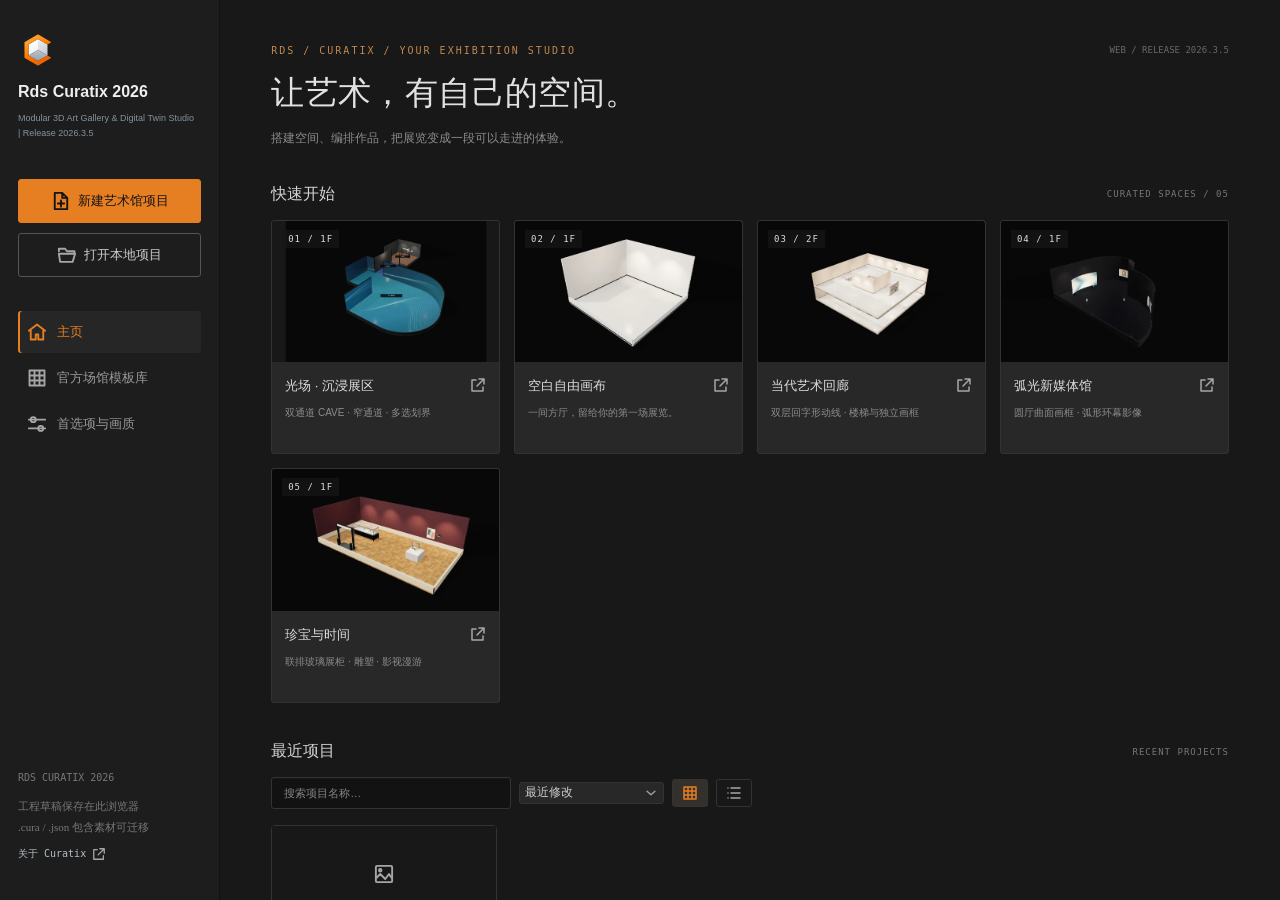
==== commit 1a9b0d7c: "Release 2026.3.5 VR controller input fixes" ====
--- a/web/index.html
+++ b/web/index.html
@@ -9,7 +9,7 @@
     <title>Rds Curatix 2026</title>
     <link rel="icon" href="./favicon.svg" type="image/svg+xml" />
     <link rel="preload" href="./curatix-studio-loading.gif" as="image" media="(prefers-reduced-motion: no-preference)" />
-    <script type="module" crossorigin src="./assets/index-iCobPBih.js"></script>
+    <script type="module" crossorigin src="./assets/index-B4IeUo5H.js"></script>
     <link rel="stylesheet" crossorigin href="./assets/index-BybV8mEg.css">
   </head>
   <body>
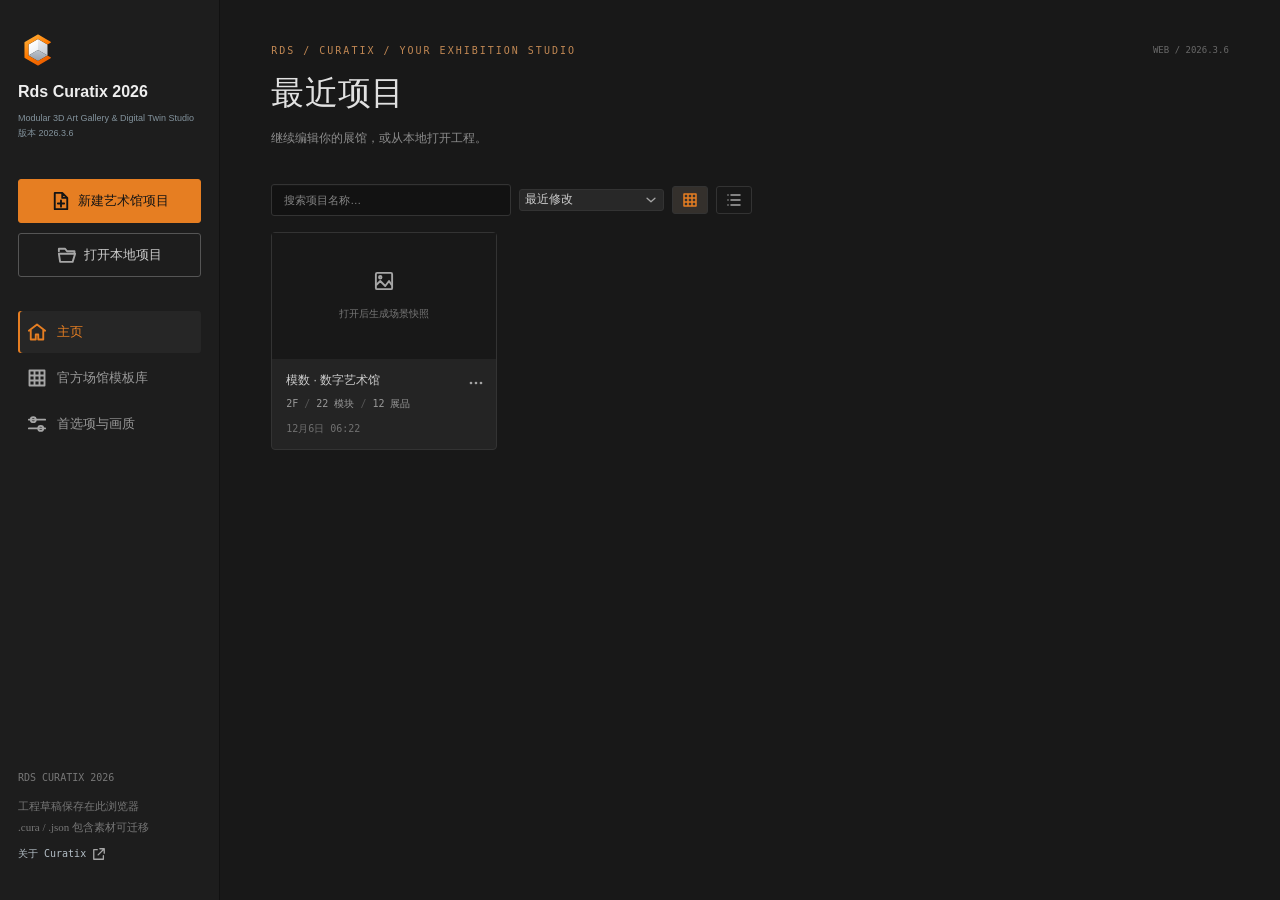
==== commit 7b907806: "Release 2026.3.6 workspace and VR interface update" ====
--- a/web/index.html
+++ b/web/index.html
@@ -9,8 +9,8 @@
     <title>Rds Curatix 2026</title>
     <link rel="icon" href="./favicon.svg" type="image/svg+xml" />
     <link rel="preload" href="./curatix-studio-loading.gif" as="image" media="(prefers-reduced-motion: no-preference)" />
-    <script type="module" crossorigin src="./assets/index-B4IeUo5H.js"></script>
-    <link rel="stylesheet" crossorigin href="./assets/index-BybV8mEg.css">
+    <script type="module" crossorigin src="./assets/index-Bc58sWR2.js"></script>
+    <link rel="stylesheet" crossorigin href="./assets/index-kARUQ9k4.css">
   </head>
   <body>
     <div id="app"></div>
--- a/web/assets/index-kARUQ9k4.css
+++ b/web/assets/index-kARUQ9k4.css
@@ -0,0 +1 @@
+.space-tools{position:absolute;top:66px;left:64px;right:224px;z-index:13;display:flex;flex-wrap:wrap;gap:4px;align-items:center;pointer-events:auto;font-size:10px;max-width:1020px;padding:5px;background:#1d2026e8;border:1px solid #414750;border-radius:6px;backdrop-filter:blur(12px)}.space-tools[hidden],.space-context[hidden]{display:none}.space-tools button,.space-tools select{background:#292d34;border:1px solid #444b57;color:#c7cdd6;border-radius:3px;font-size:10px;padding:5px 7px;max-width:150px}.space-tools button.active{color:#f5c38c;border-color:#a87540;background:#3d3022}.space-tools span{padding:0 5px;color:#949daa}.space-tools select{min-width:80px}.space-context{position:fixed;z-index:3000;width:252px;padding:6px;background:#252a32;box-shadow:0 12px 40px #0008;border:1px solid #59616c;border-radius:6px}.space-context button{display:block;width:100%;padding:11px 8px;background:transparent;border:0;color:#e4e7ee;text-align:left}.space-context button:hover{background:#3b4656}.space-box-select{position:fixed;z-index:2500;border:1px solid #e99435;background:#e9943526;pointer-events:none}.space-geometry{padding:10px;background:#20262d;border:1px solid #3a4653;border-radius:5px}.space-range output{float:right;color:#e9b675}.space-range input{width:100%;accent-color:#dc964e}.immersive-properties{border-top:1px solid #4a5159;margin-top:16px;padding-top:12px}.immersive-properties h3{font-size:12px;color:#8ecbda}.immersive-properties h3 small{float:right;font-size:10px;color:#9aabb7}.aspect-advisor{margin:12px 0;border:1px solid #365461;border-radius:5px;background:#19252c;padding:10px}.aspect-advisor>strong{font-size:9px;letter-spacing:1px;color:#74b0c6}.aspect-advisor>div{display:grid;grid-template-columns:1fr auto;gap:5px;margin-top:11px}.aspect-advisor span{font-size:11px;color:#9caeb9}.aspect-advisor b{font-size:11px;font-weight:500;color:#c0ced4}.aspect-advisor em{font-size:18px;font-style:normal;color:#c6f0fa}.aspect-advisor small{font-size:10px;color:#92c5cd;align-self:end}.zone-members{margin:18px 0}.zone-members>div{display:flex;gap:4px;margin:5px 0}.zone-members button{border:1px solid #3a414a;background:#292e35;color:#bdc8d3;padding:7px;font-size:11px}.zone-members button:first-child{flex:1;text-align:left}.zone-tree{border-left:2px solid var(--zone-color);margin-left:8px}.zone-tree summary{color:var(--zone-color)}.zone-tree summary button{max-width:170px;white-space:nowrap;overflow:hidden;text-overflow:ellipsis}.space-counts{display:flex;gap:6px;padding:10px 0}.space-counts div{flex:1;background:#222a32;border:1px solid #3b4652;padding:9px 6px;font-size:10px;color:#9db0bc}.space-counts strong{display:block;color:#c3e4eb;font-size:20px;font-weight:500}.zone-banner{position:fixed;left:50%;top:90px;transform:translate(-50%,-8px);background:#162128e8;color:#edf4f7;padding:14px 26px;border:1px solid #5d8a96;border-radius:7px;opacity:0;pointer-events:none;z-index:2300;transition:opacity .6s,transform .6s}.zone-banner.visible{opacity:1;transform:translate(-50%)}.map-zone-sidebar{position:absolute;right:12px;top:12px;width:200px;max-height:80%;overflow:auto;background:#202730eb;padding:10px;border:1px solid #46505f;border-radius:6px}.map-zone-sidebar h3{font-size:11px;margin:0 0 9px;color:#9caec0}.map-zone-sidebar button{display:flex;align-items:center;gap:8px;width:100%;text-align:left;background:#2c3440;border:0;color:#e0e6ef;margin:5px 0;padding:9px;font-size:11px}.map-zone-sidebar i{width:10px;height:10px;border-radius:3px;flex-shrink:0}.map-zone-sidebar small{color:#a6b8c8;font-size:10px}.map-canvas-wrap{position:relative}.relation-node.zone{border-color:#e99435}.relation-node.immersive{border-color:#b885ef}.relation-node.zone header i{background:#e99435}.relation-node.immersive header i{background:#b885ef}@media(max-width:1000px){.space-tools{left:45px;right:12px;top:64px;max-width:calc(100% - 58px)}.space-tools span{display:none}.space-tools button{padding:4px}.map-zone-sidebar{width:160px}}:root{font-family:DM Sans,Microsoft YaHei,PingFang SC,sans-serif;color:#303a33;background:#f6f7f2;font-synthesis:none;--ink:#303a33;--muted:#8a9187;--green:#354c3c;--light:#e7eedf;--line:#e6e9e0;--white:#fcfcf9;--accent:#a6bd8a}*{box-sizing:border-box}body{margin:0;overflow:hidden}button,input,textarea,select{font:inherit}button,a,input,select,textarea{-webkit-tap-highlight-color:transparent}button{cursor:pointer;border:0;background:none;color:inherit}button:disabled{opacity:.35;cursor:not-allowed}button:focus-visible,a:focus-visible{outline:2px solid #789968;outline-offset:3px}button{transition:background .18s,color .18s,box-shadow .18s}button:hover{background:#e9ede3}button svg{flex-shrink:0}input,select,textarea{border:1px solid #dfe4d9;border-radius:7px;background:#fffefb;color:var(--ink);padding:9px 10px;min-width:0;outline:none}input:focus,select:focus,textarea:focus{border-color:#809873;box-shadow:0 0 0 3px #9eb58c18}input[type=color]{height:36px;padding:3px}input[type=checkbox]{accent-color:#506a46}textarea{resize:vertical;min-height:90px}h1,h2,h3,h4,p{margin:0}svg{vertical-align:middle}a{color:inherit;text-decoration:none}small{font-size:10px}button:active{transform:translateY(1px)}.topbar{height:78px;border-bottom:1px solid var(--line);display:flex;align-items:center;padding:0 27px;gap:24px;background:#fcfcf9;position:relative;z-index:3}.brand{display:flex;align-items:center;gap:12px;flex-shrink:0}.brand strong{font-size:21px;letter-spacing:3px;font-weight:650;display:block}.brand strong b{font-size:17px;letter-spacing:1px;padding-left:4px;font-weight:500}.brand small{font-size:7.5px;letter-spacing:1.85px;display:block;color:#8a9285;margin-top:3px}.brand-mark{display:flex;align-items:center;gap:4px;height:35px}.brand-mark i{height:29px;width:7px;display:block;background:#4d6345;transform:skewY(-30deg)}.brand-mark i:nth-child(2){height:21px;background:#90a67d}.brand-mark i:nth-child(3){background:#bac9a4}.top-divider{height:24px;width:1px;background:var(--line)}.project-name{font-size:12px;color:#6b756b;display:flex;gap:15px;white-space:nowrap}.mode-tabs{display:flex;gap:3px;margin:auto;border:1px solid var(--line);border-radius:9px;padding:4px;background:#f5f6f1}.mode-tabs button{display:flex;align-items:center;gap:8px;font-size:12px;padding:8px 16px;border-radius:6px;white-space:nowrap;color:#80887c}.mode-tabs button.active{background:#fff;color:#344b38;box-shadow:0 2px 4px #20331c0a;font-weight:600}.header-actions{display:flex;align-items:center;gap:13px}.saved{display:flex;gap:7px;align-items:center;font-size:10px;color:#8b9385;white-space:nowrap}.saved i,.statusbar>span>i,.live-chip i{display:block;width:5px;height:5px;background:#89a36d;border-radius:50%}.primary-button{display:flex;align-items:center;justify-content:center;gap:9px;background:var(--green);color:#f5f8ee;padding:11px 17px;border-radius:7px;font-size:12px;white-space:nowrap}.primary-button:hover{background:#47634b}.icon-button{width:34px;height:34px;border-radius:6px;display:inline-flex;align-items:center;justify-content:center;color:#6c7867}.text-button{display:inline-flex;align-items:center;justify-content:center;gap:7px;padding:9px 12px;border:1px solid var(--line);border-radius:7px;font-size:12px}.workspace{display:grid;grid-template-columns:64px 250px minmax(340px,1fr) 292px;height:calc(100dvh - 112px)}.rail{display:flex;flex-direction:column;gap:13px;align-items:center;padding:26px 0 19px;border-right:1px solid var(--line);background:#f8f9f4}.rail-button{width:38px;height:38px;display:grid;place-items:center;border-radius:8px;color:#969d90;position:relative}.rail-button.active{background:#e7eddf;color:#536e44}.rail-spacer{flex:1}.avatar{height:29px;width:29px;border-radius:50%;background:#d9e2ce;color:#5f7450;display:grid;place-items:center;font-size:12px;margin-top:2px}.sidebar{background:#fcfcf9;border-right:1px solid var(--line);overflow-y:auto;padding:27px 22px 22px}.section-heading{display:flex;align-items:center;justify-content:space-between;margin-bottom:19px}.section-heading h2{font-size:16px;font-weight:600;letter-spacing:.5px}.eyebrow{font-size:8px;letter-spacing:2px;color:#9ca68e;font-weight:500}.sidebar .eyebrow{margin-bottom:8px;font-size:8px}.tiny-badge{font-size:9px;display:inline-flex;align-items:center;gap:4px;color:#789067;background:#edf2e7;border-radius:4px;padding:4px 7px}.stat-big{font-size:37px;letter-spacing:-1.5px;font-weight:500;line-height:1.2;color:#3e503d}.stat-big span{font-size:11px;letter-spacing:0;color:#8d9685;margin-left:6px}.area-stat{padding:2px 0 22px;border-bottom:1px solid var(--line)}.area-stat p{font-size:11px;color:#949c8d;margin-top:7px}.mini-stats{display:grid;grid-template-columns:1fr 1fr;margin-top:18px}.mini-stat{display:flex;gap:10px;align-items:center}.mini-stat+.mini-stat{border-left:1px solid var(--line);padding-left:18px}.mini-stat>svg{color:#9ca68d}.mini-stat strong{display:block;font-size:22px;font-weight:500}.mini-stat span{font-size:9px;color:#929a89;display:block;margin-top:1px}.sidebar-section{padding-top:25px}.small-heading{font-size:11px;color:#6e7c65;font-weight:600;display:flex;align-items:center;justify-content:space-between;margin-bottom:13px}.small-heading span{font-size:9px;font-weight:400;color:#9aa38e}.floor-item{width:100%;display:flex;align-items:center;gap:11px;border-radius:8px;padding:11px 12px;margin-bottom:5px;text-align:left}.floor-item.active{background:#eaf0e2}.floor-number{font-size:19px;font-weight:500;letter-spacing:-.7px;min-width:29px;color:#60764f}.floor-item strong{font-size:11px;font-weight:500;display:block}.floor-item small{font-size:9px;color:#9aa18e;display:block;margin-top:3px}.floor-item>svg{margin-left:auto;color:#9aaa8a}.all-floors{font-size:10px;width:100%;border:1px dashed #dce3d1;border-radius:6px;padding:8px;margin-top:6px;color:#91a07f}.entity-list{display:flex;flex-direction:column;gap:2px;max-height:210px;overflow-y:auto}.entity-row{display:flex;align-items:center;gap:10px;padding:8px 3px;text-align:left;width:100%;border-radius:5px;font-size:10px;color:#87917c}.entity-row>span{width:6px;height:6px;border-radius:2px;background:#cbd5bc}.entity-row strong{font-weight:400;flex:1}.entity-row small{font-size:8px;color:#a7af9c}.entity-row.selected{color:#3e5c3c;background:#eaf0e2;padding-left:8px}.add-component{width:100%;display:flex;align-items:center;justify-content:center;gap:7px;padding:10px;border:1px solid #d9e0d0;border-radius:7px;font-size:10px;color:#6a7c5e;margin-top:16px}.sidebar-bottom{margin-top:24px;padding:15px 12px;background:#f3f5ec;border-radius:8px}.sidebar-bottom>span{display:flex;align-items:center;gap:7px;font-size:10px;color:#70845c}.sidebar-bottom p{font-size:9px;color:#a0aa92;line-height:1.8;margin-top:6px}.sidebar-bottom button{font-size:10px;color:#75886b;padding:7px 0 0;display:flex;gap:6px;align-items:center}.stage{position:relative;overflow:hidden;background:radial-gradient(ellipse at 45% 42%,#f7f8f2,#eff1e9 53%,#e9ede2);min-width:0}.stage:after{content:"";position:absolute;inset:0;pointer-events:none;background-image:radial-gradient(#bbc5ac66 .7px,transparent .7px);background-size:22px 22px;opacity:.28;z-index:0}.stage-header{position:absolute;left:29px;right:25px;top:30px;display:flex;justify-content:space-between;z-index:1;pointer-events:none}.stage-header .eyebrow{font-size:8px;letter-spacing:2.4px;color:#8e9d7f}.stage-header h1{font-size:23px;font-weight:500;letter-spacing:1.7px;margin-top:9px;color:#41533c}.stage-header p{font-size:10px;color:#9aa58f;margin-top:9px;letter-spacing:.7px}.live-chip{display:flex;align-items:center;gap:6px;height:25px;padding:0 9px;border:1px solid #dbe3cf;border-radius:5px;font-size:9px;color:#899d75;background:#f2f5eac9}#viewport{position:absolute;inset:0;z-index:1;touch-action:none}#viewport canvas{display:block;width:100%;height:100%;outline:none}.loading{display:flex;flex-direction:column;align-items:center;justify-content:center;gap:15px;position:absolute;inset:0;background:#eff2e9;z-index:3}.loading strong{font-size:15px;font-weight:500;color:#607454}.loading small{color:#93a086;font-size:11px}.loader-ring{width:34px;height:34px;border:2px solid #d9e3cf;border-top-color:#6d8658;border-radius:50%;animation:spin 1s linear infinite}@keyframes spin{to{transform:rotate(360deg)}}.stage-top-tools{position:absolute;left:28px;top:142px;display:flex;align-items:center;gap:8px;z-index:2}.segmented{display:flex;background:#ffffffba;border:1px solid #dfe5d7;border-radius:7px;padding:3px;box-shadow:0 2px 10px #2e44240a}.segmented button{font-size:10px;border-radius:4px;padding:6px 13px;color:#9ba78e}.segmented button.active{background:#e1e9d6;color:#5e764c}.stage-top-tools>.icon-button{border:1px solid #dfe5d7;background:#ffffffb3;height:32px;width:32px}.canvas-tools{position:absolute;bottom:60px;left:50%;transform:translate(-50%);z-index:2;display:flex;gap:8px;white-space:nowrap}.tool-group{display:flex;align-items:center;background:#ffffffd9;backdrop-filter:blur(16px);border:1px solid #dce3d1;border-radius:9px;padding:5px;box-shadow:0 4px 12px #293b1e08}.tool-group .icon-button{color:#8c9d7b}.tool-group .icon-button.active{background:#e3ebd8;color:#4c6940}.tool-separator{height:18px;width:1px;background:#e3e8db;margin:0 4px}.edit-tools{display:none}body.editing .edit-tools{display:flex}.north{position:absolute;right:26px;bottom:79px;z-index:2;color:#a3b097;text-align:center;pointer-events:none;display:flex;flex-direction:column;align-items:center;gap:4px}.north span{font-size:9px}.north small{font-size:7px;letter-spacing:1px;margin-top:7px}.stage-bottom{position:absolute;left:25px;right:24px;bottom:20px;z-index:2;display:flex;justify-content:space-between;font-size:8px;color:#9ba78f}.stage-bottom em{font-style:normal;margin:0 7px;color:#bbc4af}.stage-bottom svg{margin-right:5px}.placement-status{position:absolute;top:187px;left:30px;font-size:10px;padding:7px 11px;border-radius:5px;background:#fffdf5c9;color:#7c8c68;z-index:2;display:none}body.editing .placement-status{display:block}body.placing #viewport{cursor:crosshair}.inspector{background:#fcfcf9;border-left:1px solid var(--line);overflow-y:auto;padding:27px 22px}.inspector .section-heading{margin-bottom:18px}.inspector .section-heading h2{font-size:13px}.collection-cover{position:relative;height:185px;background:#dde4cf;border-radius:8px;overflow:hidden;padding:18px;margin-bottom:17px}.collection-cover:before{content:"";position:absolute;width:140px;height:140px;border-radius:50%;background:#c1cdb3;right:-24px;top:28px}.collection-cover:after{content:"";position:absolute;width:95px;height:120px;border:1px solid #94aa82;border-radius:50% 50% 0 0;right:25px;bottom:-28px;transform:rotate(-24deg)}.cover-eyebrow{font-size:7px;letter-spacing:2px;color:#6f835e;position:relative;z-index:1}.collection-cover h3{font-size:24px;font-weight:450;line-height:1.5;letter-spacing:2px;color:#4d6340;margin-top:18px;position:relative;z-index:1}.collection-cover .cover-en{font-size:8px;letter-spacing:1.5px;color:#7e936d;margin-top:6px}.collection-cover .cover-foot{position:absolute;left:18px;bottom:14px;display:flex;gap:10px;font-size:7px;letter-spacing:1px;color:#81966f}.collection-meta{display:flex;justify-content:space-between;align-items:center;margin-bottom:17px}.collection-meta strong{font-size:12px;font-weight:500}.collection-meta span{font-size:9px}.progress-track{height:4px;background:#edf0e8;border-radius:5px;overflow:hidden;margin-top:9px}.progress-track i{display:block;height:100%;background:#adbd93;border-radius:5px}.progress-caption{display:flex;justify-content:space-between;font-size:9px;color:#99a28d;margin-top:8px}.divider{height:1px;background:var(--line);margin:22px 0}.collection-stats{display:grid;grid-template-columns:1fr 1fr;gap:15px;margin-top:20px}.metric{padding:12px;border:1px solid #e7ebdf;border-radius:7px}.metric span{font-size:9px;color:#8f9a82;display:flex;align-items:center;gap:5px}.metric strong{font-size:27px;font-weight:500;color:#4e6243;display:block;margin-top:8px;letter-spacing:-1px}.media-bar-row{display:flex;align-items:center;gap:8px;margin-top:13px;font-size:9px;color:#8c9980}.media-bar-row>svg{color:#9caa8d}.media-bar-row>span{min-width:47px}.media-bar-row .media-bar{height:4px;border-radius:5px;background:#edf0e8;flex:1}.media-bar-row .media-bar i{display:block;height:100%;background:#b8c8a3;border-radius:5px}.media-bar-row strong{font-size:11px;font-weight:500;min-width:13px;text-align:right}.preview-artworks{display:flex;gap:7px;margin-top:13px}.preview-artworks button{padding:0;flex:1;min-width:0;height:72px;overflow:hidden;border-radius:5px}.preview-artworks img{height:100%;width:100%;object-fit:cover}.link-button{font-size:10px;color:#789165;padding:10px 0;display:flex;align-items:center;justify-content:space-between;width:100%}.ambient-card{display:flex;align-items:center;gap:11px;border:1px solid #e2e8d7;padding:12px;border-radius:7px;text-align:left;width:100%}.ambient-icon{background:#edf1e4;color:#9cae86;border-radius:7px;padding:9px}.ambient-card strong{font-size:10px;font-weight:500;display:block}.ambient-card small{font-size:8px;color:#9aa58d;display:block;margin-top:4px}.ambient-card>svg{margin-left:auto;color:#9aac88}.statusbar{height:34px;background:#fbfcf7;border-top:1px solid var(--line);display:flex;justify-content:space-between;align-items:center;padding:0 20px 0 24px;font-size:9px;color:#9ba58f}.statusbar>span{display:flex;align-items:center;gap:8px}.footer-right{display:flex;align-items:center;gap:20px!important}.footer-right b{font-size:8px;font-weight:400;letter-spacing:.4px;border-left:1px solid var(--line);padding-left:20px}.statusbar .icon-button{width:25px;height:25px}.statusbar .icon-button svg{width:14px}.property-title{font-size:16px!important;line-height:1.5}.property-kind{font-size:10px;color:#9aa58e;margin-bottom:20px}.property-group{margin-top:20px}.property-group h3{font-size:11px;font-weight:500;color:#7f8e70;margin-bottom:12px}.form-row{display:grid;grid-template-columns:1fr 1fr;gap:10px;margin-bottom:12px}.form-row.three{grid-template-columns:1fr 1fr 1fr;gap:6px}.field{display:flex;flex-direction:column;gap:6px;font-size:10px;color:#8f9c82;margin-bottom:11px}.field input,.field select,.field textarea{font-size:11px;width:100%}.check-field{display:flex;gap:7px;align-items:center;font-size:11px;color:#7c8c6c;margin:11px 0}.property-buttons{display:flex;gap:7px;margin:20px 0}.property-buttons button{flex:1;font-size:10px}.danger-button{color:#b66755}.property-note{font-size:10px;color:#96a287;line-height:1.8;padding:12px;border-radius:6px;background:#f2f5eb}.binding-list{display:flex;flex-direction:column;gap:5px;max-height:140px;overflow:auto;border:1px solid var(--line);border-radius:6px;padding:8px}.binding-list label{display:flex;align-items:center;gap:5px;font-size:10px}.apply-button{width:100%;margin-top:16px}dialog{color:var(--ink);padding:0;border:1px solid #dfe5d7;border-radius:15px;background:#fafbf5;box-shadow:0 25px 100px #25381c29;max-height:90dvh;overflow:auto}dialog::backdrop{background:#2430213b;backdrop-filter:blur(7px)}.dialog-heading{display:flex;align-items:center;justify-content:space-between;padding:25px 28px 20px;border-bottom:1px solid var(--line);gap:15px}.dialog-heading h2{font-size:22px;font-weight:500;letter-spacing:1px;margin-top:6px}.dialog-heading h2 span{font-size:12px;margin-left:7px;color:#9aa58c}.inline-actions{display:flex;align-items:center;gap:12px}.cms-dialog{width:min(1160px,94vw)}.cms-toolbar{display:flex;align-items:center;gap:20px;padding:24px 28px 15px;flex-wrap:wrap}.search-box{display:flex;align-items:center;gap:10px;border:1px solid #e0e6d6;background:#fffef9;border-radius:7px;padding:0 12px;color:#98a68b;flex:1;min-width:190px}.search-box input{border:0;background:none;box-shadow:none;width:100%;font-size:12px}.filter-tabs{display:flex;gap:4px}.filter-tabs button{padding:8px 13px;border-radius:5px;font-size:11px;color:#8d9a7f}.filter-tabs button.active{background:#e5edd9;color:#597347}.cms-toolbar select{font-size:11px}.tag-filters{padding:0 28px 20px;display:flex;gap:6px;flex-wrap:wrap}.tag-filters button{font-size:10px;border:1px solid #e0e6d5;border-radius:20px;padding:5px 11px;color:#8b9b7c}.tag-filters button.active{background:#e5edd9;color:#5b7348;border-color:#bccdab}.cms-grid{padding:0 28px 28px;display:grid;grid-template-columns:repeat(4,1fr);gap:18px}.art-card{border:1px solid #e1e6d8;border-radius:10px;background:#fffefa;overflow:hidden}.art-thumb{height:170px;width:100%;padding:0;position:relative;overflow:hidden;background:#e9eddc}.art-thumb img{width:100%;height:100%;object-fit:cover;transition:transform .4s}.art-thumb:hover img{transform:scale(1.04)}.art-state{position:absolute;left:10px;top:10px;font-size:8px;padding:4px 7px;border-radius:4px;background:#f4f7edf0;color:#698156}.art-state.paused{background:#ece4d6f5;color:#aa8962}.art-card-body{padding:14px}.art-card h3{font-size:13px;font-weight:500}.art-author{font-size:10px;color:#9aa68d;margin:7px 0 13px}.art-card-foot{display:flex;align-items:center;justify-content:space-between;border-top:1px solid var(--line);padding-top:9px}.art-card-foot>span{font-size:9px;color:#9aa68c}.art-actions{display:flex;gap:1px}.art-actions .icon-button{width:26px;height:26px}.art-actions svg{width:14px}.cms-footnote{padding:15px 28px;border-top:1px solid var(--line);font-size:10px;color:#9ba78d}.empty-state{grid-column:1/-1;padding:65px 20px;text-align:center;color:#93a17e;font-size:13px}.form-dialog{width:min(560px,92vw)}.form-content{padding:24px 28px}.form-content .field{font-size:11px}.form-content .field input,.form-content .field select,.form-content .field textarea{font-size:12px}.file-drop{padding:20px;border:1px dashed #c6d3b6;background:#f0f5e7;border-radius:8px;display:flex;flex-direction:column;gap:10px;margin-bottom:20px}.file-drop input{width:100%;font-size:11px;background:transparent;border:0}.file-drop p{font-size:10px;line-height:1.8;color:#98a587}.form-error{color:#b16956;font-size:11px;line-height:1.6;margin:12px 0}.form-help{font-size:10px;line-height:1.9;color:#98a58b}.form-help a{text-decoration:underline}.form-footer{display:flex;justify-content:flex-end;gap:10px;margin-top:20px}.detail-dialog{width:min(1000px,94vw)}.detail-body{display:grid;grid-template-columns:1.4fr 1fr}.detail-media{min-height:400px;max-height:65vh;background:#e9ede1;display:flex;align-items:center;justify-content:center;position:relative;padding:25px}.detail-media img,.detail-media video{max-width:100%;max-height:60vh;object-fit:contain}.detail-media canvas{width:100%!important;height:100%!important;position:absolute;inset:0}.detail-info{padding:35px 30px}.detail-info h2{font-size:27px;font-weight:450;margin:18px 0 10px}.detail-info .author{font-size:12px;color:#94a084;margin-bottom:30px}.detail-info p{font-size:12px;line-height:2.1;color:#7e8c71}.detail-tags{display:flex;gap:6px;margin-top:23px;flex-wrap:wrap}.detail-tags span{border:1px solid #dce4d0;padding:5px 9px;border-radius:4px;font-size:9px;color:#8c9c7a}.detail-close{position:absolute;top:12px;right:12px;z-index:4;background:#f8fbf0d9}.theme-grid{display:grid;grid-template-columns:1fr 1fr;gap:10px;margin-bottom:23px}.theme-option{display:flex;gap:11px;align-items:center;text-align:left;border:1px solid #dfe5d5;border-radius:8px;padding:13px;font-size:11px}.theme-option.active{border-color:#92ab77;background:#eef3e6}.theme-swatch{display:flex;height:30px;width:32px;overflow:hidden;border-radius:4px}.theme-swatch i{width:50%;height:100%}.library-dialog{width:min(700px,92vw)}.library-section{padding:22px 26px 6px}.library-section h3{font-size:12px;font-weight:500;color:#80936d;margin-bottom:13px}.library-grid{display:grid;grid-template-columns:repeat(4,1fr);gap:10px}.library-item{display:flex;flex-direction:column;align-items:center;gap:10px;padding:18px 6px;border:1px solid #dfe6d5;border-radius:8px;background:#f3f6ed;font-size:11px;color:#768b62}.library-item svg{width:30px;height:30px;stroke-width:1.2}.library-item small{font-size:8px;color:#a0ad93}.library-foot{font-size:10px;color:#98a68c;padding:22px 26px}.shortcut{display:flex;justify-content:space-between;gap:15px;padding:10px 0;border-bottom:1px solid var(--line);font-size:11px;color:#889a77}.shortcut kbd{font-family:inherit;color:#657e53;font-size:10px;background:#edf2e4;border-radius:3px;padding:2px 7px}.warning-list{color:#a27d4e;font-size:11px;line-height:2;padding:15px;background:#f4eedf;border-radius:6px}.form-content h3{font-size:13px;margin-bottom:12px;font-weight:500}#toasts{position:fixed;bottom:55px;left:50%;transform:translate(-50%);display:flex;flex-direction:column;gap:8px;align-items:center;z-index:100;pointer-events:none}.toast{max-width:80vw;background:#354931ef;color:#f3f8e9;border:1px solid #7c90694d;padding:12px 20px;border-radius:8px;font-size:12px;box-shadow:0 10px 35px #20331922;animation:toast .2s ease-out}@keyframes toast{0%{opacity:0;transform:translateY(8px)}to{opacity:1;transform:none}}.roam-ui{display:none}.roaming .stage{height:100%;background:#e4e6dd}.roaming .sidebar,.roaming .inspector,.roaming .rail,.roaming .stage-header,.roaming .stage-top-tools,.roaming .canvas-tools,.roaming .north,.roaming .stage-bottom,.roaming .placement-status{display:none}.roaming .roam-ui{display:block;position:absolute;inset:0;z-index:3;pointer-events:none}.roam-exit{position:absolute;left:22px;top:22px;background:#fafbf2dc;border-color:#d8e1cd;pointer-events:auto}.roam-exit svg{transform:rotate(180deg)}.reticle{width:5px;height:5px;background:#ffffffde;box-shadow:0 0 0 1px #526044;border-radius:50%;position:absolute;left:50%;top:50%}.art-in-range .reticle{width:10px;height:10px;box-shadow:0 0 0 3px #fff5}.roam-hint{position:absolute;bottom:35px;left:50%;transform:translate(-50%);text-align:center;background:#273b25c9;padding:12px 22px;border-radius:9px;color:#edf3e2;white-space:nowrap;backdrop-filter:blur(10px)}.roam-hint strong{font-size:11px;font-weight:450;display:block}.roam-hint small{font-size:9px;opacity:.6;display:block;margin-top:7px}.pointer-locked .roam-exit,.mobile-roam{display:none}.fixture-tree{margin-top:12px}.fixture-tree summary{cursor:pointer;font-size:10px;color:#849577;padding:8px 3px}.fixture-tree summary span{float:right;color:#9baa8a}.fixture-tree .entity-list{max-height:170px}*{scrollbar-width:thin;scrollbar-color:#d4ddc6 transparent}::-webkit-scrollbar{width:5px}::-webkit-scrollbar-thumb{background:#d4ddc6;border-radius:10px}@media(min-width:1650px){.workspace{grid-template-columns:72px 276px minmax(340px,1fr) 320px}.sidebar,.inspector{padding-left:26px;padding-right:26px}.stage-header{left:38px;top:35px}.stage-header h1{font-size:28px}.stage-top-tools{left:38px;top:152px}.collection-cover{height:210px}.collection-cover h3{font-size:28px}}@media(max-width:1240px){.workspace{grid-template-columns:54px 215px minmax(300px,1fr) 250px}.topbar{gap:15px;padding:0 18px}.project-name,.top-divider{display:none}.mode-tabs button{padding:8px 11px}.sidebar,.inspector{padding:24px 16px}.stage-header{left:22px;top:25px}.stage-header h1{font-size:21px;letter-spacing:.5px}.saved{display:none}.stage-bottom>span:first-child{max-width:180px;font-size:7px}.north{right:16px}.cms-grid{grid-template-columns:repeat(3,1fr)}}@media(max-width:1000px){.workspace{grid-template-columns:50px 200px minmax(300px,1fr)}.inspector{display:none}.editing .inspector{display:block;position:absolute;right:10px;top:150px;bottom:60px;width:245px;z-index:5;border:1px solid #dce4d0;border-radius:12px;box-shadow:0 10px 50px #30422216}.header-actions{gap:5px}.brand strong{font-size:18px}.brand strong b{font-size:13px}.brand small{font-size:6px}.mode-tabs{margin-left:auto;margin-right:8px}.topbar{gap:12px}.primary-button{padding:10px 12px}.stage-header h1{font-size:24px}.live-chip{display:none}}@media(max-width:760px){.topbar{height:65px;padding:0 14px}.brand{gap:8px}.brand strong{font-size:16px;letter-spacing:1px}.brand strong b{font-size:12px}.brand small{font-size:5px;letter-spacing:1px}.brand-mark{gap:3px}.brand-mark i{width:5px;height:24px}.brand-mark i:nth-child(2){height:17px}.mode-tabs{position:fixed;bottom:16px;left:50%;transform:translate(-50%);margin:0;background:#fafcf4e8;z-index:20;padding:5px;box-shadow:0 8px 35px #26391d16;backdrop-filter:blur(12px);border-radius:11px}.mode-tabs button{font-size:10px;padding:10px 14px;gap:6px}.header-actions{margin-left:auto}.header-actions>.icon-button{display:none}.header-actions>.primary-button{font-size:10px;padding:9px 10px}.header-actions>.primary-button svg:last-child{display:none}.workspace{height:calc(100dvh - 65px);display:block}.sidebar,.inspector,.rail,.statusbar{display:none}.stage{height:100%;width:100%}.stage-header{left:22px;top:26px}.stage-header h1{font-size:24px;margin-top:8px}.stage-header p{font-size:10px}.stage-top-tools{left:22px;top:132px}.canvas-tools{bottom:91px;left:22px;transform:none}.north{bottom:112px;right:17px}.stage-bottom{bottom:77px;left:23px;font-size:7px}.stage-bottom>span:first-child{display:none}.stage-bottom>span:last-child{margin-left:auto}.editing .inspector{width:min(270px,78vw);top:180px;bottom:160px;max-height:55vh;opacity:.98}.editing .edit-tools{position:absolute;bottom:52px;left:0}.placement-status{top:175px;left:22px;right:22px;font-size:9px}.cms-grid{grid-template-columns:repeat(2,1fr);gap:12px;padding:0 16px 20px}.cms-toolbar{padding:18px 16px 12px;gap:12px}.search-box{width:100%;flex:auto}.filter-tabs{flex:1;gap:0}.filter-tabs button{padding:7px 9px;font-size:10px}.cms-toolbar select{max-width:95px;font-size:10px;padding:7px}.tag-filters{padding:0 16px 17px}.dialog-heading{padding:20px 18px 16px}.dialog-heading h2{font-size:19px}.dialog-heading .eyebrow{font-size:7px}.dialog-heading .primary-button{font-size:10px;padding:8px 10px}.inline-actions{gap:4px}.art-thumb{height:145px}.art-card-body{padding:11px}.art-card h3{font-size:12px}.cms-footnote{font-size:9px;padding:14px 16px}.detail-body{display:block}.detail-media{min-height:280px;max-height:40vh}.detail-media img,.detail-media video{max-height:36vh}.detail-info{padding:22px}.detail-info h2{font-size:22px}.detail-info .author{margin-bottom:18px}.form-content{padding:20px}.library-grid{grid-template-columns:repeat(3,1fr)}.library-section{padding:20px 17px 3px}.library-item{font-size:10px}.roaming .mode-tabs{display:none}.roam-hint{bottom:27px;padding:10px 14px}.roam-hint small{display:none}.roam-hint strong{font-size:9px}#toasts{bottom:85px}}@media(pointer:coarse){.roaming .mobile-roam{display:block;pointer-events:none}.roaming #joystick{position:absolute;bottom:95px;left:28px;width:105px;height:105px;border-radius:50%;background:#edf5e124;border:1px solid #ffffff4d;display:flex;align-items:center;justify-content:center;pointer-events:auto;touch-action:none;backdrop-filter:blur(6px)}#joystick span{width:43px;height:43px;border-radius:50%;background:#edf5e17a;border:1px solid #ffffff44}.touch-buttons{position:absolute;right:24px;bottom:105px;display:flex;gap:9px;pointer-events:auto}.touch-buttons button{height:44px;width:44px;border-radius:50%;background:#f6faedbb;border:1px solid #fff6;font-size:10px}.roam-hint small{display:none}.roam-exit{font-size:10px}}@media(prefers-reduced-motion:reduce){*{animation-duration:.01ms!important;transition:none!important}}.quality-control{position:absolute;right:24px;top:105px;z-index:6;display:flex;gap:3px;align-items:center;padding:4px;border:1px solid #dce3d2;border-radius:9px;background:#f9fbf2ee;backdrop-filter:blur(12px);box-shadow:0 3px 15px #354b2d08}.quality-control>span{font-size:9px;padding:0 7px;color:#8b967e}.quality-control button{padding:7px 10px;border-radius:6px;font-size:10px;color:#88977c}.quality-control button.active{background:#e1eacd;color:#566b43}.roaming .quality-control{top:22px;right:22px}.pointer-locked .quality-control{display:none}@media(max-width:760px){.quality-control{top:180px;left:22px;right:auto}.quality-control button{padding:6px 9px}.roaming .quality-control{top:70px;left:22px;right:auto}.editing .quality-control{top:135px;left:auto;right:14px}.editing .quality-control>span{display:none}}:root{font-family:Inter,Microsoft YaHei,sans-serif;font-size:12px;color:#c5c5c5;background:var(--bg-panel);--ink:#d0d0d0;--muted:#929292;--green:#e67e22;--light:#373737;--line:#111;--white:#282828;--accent:#e67e22;color-scheme:dark}[hidden]{display:none!important}*{scrollbar-width:thin;scrollbar-color:#4b4b4b #222}body{background:var(--bg-panel)}button,input,select,textarea,dialog{border-radius:3px!important}button{transition:background .1s}button:hover{background:#424242;color:#eee}button:focus-visible{outline:1px solid var(--accent)}button:disabled{opacity:.33}input,select,textarea{background:var(--bg-blueprint);border:1px solid var(--border-panel);color:#d2d2d2;padding:5px 7px;font-size:11px;box-shadow:inset 0 1px #ffffff05}input:focus,select:focus,textarea:focus{border-color:var(--accent-blue);box-shadow:none}input[type=number],output,kbd,.floor-number,.stat-big,.mini-stat strong,#scene-stats,#render-metrics,.outliner-foot{font-family:JetBrains Mono,Consolas,monospace;font-variant-numeric:tabular-nums}input[type=number]{cursor:ew-resize}input[type=checkbox]{accent-color:var(--accent)}.primary-button{background:#8c501f;border:1px solid #c07734;color:var(--icon-hover);padding:5px 10px;font-size:11px}.primary-button:hover{background:#ad6329}.text-button{padding:4px 8px;border-color:var(--border-panel)}.icon-button{width:25px;height:25px}.divider{background:var(--border-panel);margin:12px 0}dialog::backdrop{background:#0008;backdrop-filter:none}.form-help,.property-note{color:#979797}.topbar{height:28px;min-height:28px;padding:0 7px;gap:5px;background:var(--bg-select);border-bottom:1px solid var(--border-panel);box-shadow:inset 0 1px var(--border-hover);z-index:40}.brand{gap:6px;margin-right:8px}.brand strong{font-size:11px;letter-spacing:1px}.dcc-logo{display:grid;place-items:center;width:18px;height:18px;background:var(--accent);color:#161616;font-weight:800;border-radius:2px}.mode-tabs{height:28px;position:static;transform:none;gap:1px;border:0;border-radius:0!important;padding:0;background:none;margin:0 5px}.mode-tabs button{font-size:10px;gap:4px;padding:0 9px;border-radius:2px 2px 0 0!important;color:#a5a5a5}.mode-tabs button.active{background:#3c3c3c;color:#f3f3f3;box-shadow:inset 0 2px var(--accent)}.header-actions{margin-left:auto;gap:10px;min-width:0}.saved{font-size:8px}.saved i{background:#7a9a67}#scene-stats{font-size:9px;color:#a8a8a8;white-space:nowrap}.global-menu{position:relative}.global-menu summary{font-size:11px;padding:5px;cursor:pointer;list-style:none}.global-menu>div{position:absolute;top:24px;left:0;min-width:155px;display:grid;padding:4px;background:var(--bg-select);border:1px solid var(--border-panel);box-shadow:0 5px 18px #0008}.global-menu button{text-align:left;padding:7px;white-space:nowrap;font-size:11px}.workspace{height:calc(100dvh - 50px);display:grid;grid-template-columns:minmax(0,1fr) 300px;gap:1px;background:var(--border-panel);overflow:hidden}.workspace>.rail{display:none}.stage{position:relative;min-width:0;height:100%;background:#202226;overflow:hidden}.stage-header,.north{display:none}.right-dock{display:grid;grid-template-rows:minmax(180px,38%) minmax(0,1fr);min-height:0;overflow:hidden;border-left:1px solid var(--border-panel);background:var(--bg-select)}.right-dock .sidebar{display:block;padding:0;border:0;border-bottom:2px solid var(--border-panel);background:var(--bg-select);overflow:hidden}.right-dock .inspector{display:block;position:relative;inset:auto;width:auto;height:auto;max-height:none;opacity:1;background:var(--bg-select);padding:10px 12px 12px 38px;overflow:auto;border:0}.dock-title{height:25px;display:flex;align-items:center;justify-content:space-between;padding:0 9px;font-size:10px;letter-spacing:.5px;background:#303030;border-bottom:1px solid var(--border-panel);box-shadow:inset 0 1px #393939;color:#bbb}.dock-title button{font-size:15px;padding:0 4px}.outliner-tree{height:calc(100% - 47px);overflow:auto}.outliner-tree details{border:0}.outliner-tree summary{height:25px;padding:4px 7px;font-size:10px;white-space:nowrap;color:#bbb;cursor:pointer;background:#252525}.outliner-tree summary button{font-family:Consolas,monospace;color:#ddd;padding:1px 5px}.outliner-tree small{float:right;font:9px Consolas,monospace;color:#777}.outliner-row{height:23px;display:flex;align-items:center;padding-left:20px}.outliner-row.selected{background:#3d5b7c}.outliner-row>button:first-child{display:flex;gap:7px;align-items:center;flex:1;min-width:0;text-align:left;font-size:11px;padding:3px;color:#bfc4cb}.outliner-row>button:first-child span{white-space:nowrap;overflow:hidden;text-overflow:ellipsis}.outliner-row>button{font-size:12px;width:24px;padding:2px;color:#979797}.outliner-row.isolated>button:first-child{opacity:.4}.outliner-foot{height:22px;padding:4px 8px;font-size:9px;background:#222;display:flex;justify-content:space-between}.section-heading{margin-bottom:10px;border-bottom:1px solid #171717;padding-bottom:5px}.section-heading h2{font-size:10px;font-weight:500;letter-spacing:1px}.property-title{font-size:13px;font-weight:500}.property-kind{font-size:9px;color:#989898;margin:4px 0 10px}.property-group{border-top:1px solid var(--border-panel);padding-top:9px;margin-top:10px}.property-group h3{font-size:10px;margin-bottom:7px;color:#bbb}.field{font-size:10px;gap:4px;margin-bottom:7px;color:#a9a9a9}.form-row{gap:6px}.check-field{font-size:10px;padding:4px 0}.binding-list{max-height:130px;background:#202020;padding:5px;border:1px solid var(--border-panel)}.binding-list label{font-size:10px;line-height:1.7}.apply-button{width:100%;margin-top:8px}.property-note{font-size:9px;line-height:1.6;margin-top:10px}.property-tabs{position:absolute;left:3px;top:40px;display:grid;gap:4px;width:27px}.property-tabs button{width:27px;height:28px;font-size:16px;background:#222}.property-tabs .active{color:#f2a65b;background:var(--border-hover);border-left:2px solid var(--accent)}.property-buttons{gap:4px;margin:10px 0}.property-buttons .text-button{font-size:10px;gap:4px}.floor-lift{display:flex;gap:5px;margin-bottom:10px}.floor-lift button{font-size:9px;flex:1;background:var(--border-control);border:1px solid #161616;padding:5px 2px}.material-shortcut{display:none;font-size:10px;line-height:1.6}.material-shortcut button{padding:7px;background:#414141;color:#e6a45d}.material-shortcut p{margin:10px 0;color:#999}#inspector[data-tab=material] .material-shortcut{display:block}#inspector[data-tab=material] #inspector-form{display:none}#inspector[data-tab=transform] [data-property-section]:not([data-property-section=transform]),#inspector[data-tab=light] [data-property-section]:not([data-property-section=light]),#inspector[data-tab=exhibit] [data-property-section]:not([data-property-section=exhibit]){display:none}.collection-cover{height:72px;background:#303030;padding:10px;border:1px solid var(--border-panel)}.collection-cover h3{font-size:18px;line-height:1.1}.cover-eyebrow,.cover-en,.cover-foot,.preview-artworks{display:none}.collection-meta{margin:9px 0;font-size:10px}.collection-stats{margin:10px 0;gap:8px}.metric{padding:8px;background:#202020;border:1px solid var(--border-panel)}.metric strong{font-size:22px;color:#bbb}.media-bar-row{font-size:10px}.media-bar{background:#191919}.media-bar i{background:#9f6b3d}.progress-track{background:var(--bg-canvas)}.progress-track i{background:#a17445}.tiny-badge{background:var(--border-control);color:#aaa;border-radius:2px}.link-button{font-size:10px;color:#d19a67}.ambient-card{background:#202020;border:1px solid var(--border-panel);padding:9px;font-size:10px}.ambient-icon{background:var(--border-control);color:#c6894a}.editor-overlay{position:absolute;z-index:8;top:6px;left:8px;display:none;gap:7px;align-items:center}.editing .editor-overlay{display:flex}.layer-switch,.snap-settings{display:flex;align-items:center;gap:1px;border:1px solid var(--border-panel);background:#2d2d2d;padding:2px}.editor-overlay button{font-size:10px;padding:4px 6px;color:#b5b5b5}.editor-overlay button.active{background:#744a28;color:#f5c69b}.editor-overlay kbd{font-size:8px;background:#222;padding:1px 3px;margin-left:3px}.snap-settings select{font-size:9px;height:22px;padding:2px 4px;border:0;background:#202020}.viewport-toolbar{position:absolute;z-index:6;left:6px;top:43px;width:36px;display:grid;gap:2px;padding:3px;background:#282828e8;border:1px solid var(--border-panel)}.viewport-toolbar button{height:30px;display:grid;place-items:center;position:relative;color:#aaa}.viewport-toolbar button kbd{position:absolute;right:1px;bottom:0;font-size:7px;color:#818181}.viewport-toolbar button.active{background:#414141;border-left:2px solid var(--accent);color:#f3bd8c}.stage-top-tools{top:5px;right:7px;left:auto;display:flex;max-width:45%;padding:0;background:none;border:0;z-index:6}.segmented{display:flex;flex-wrap:wrap;gap:1px;border:1px solid var(--border-panel);background:var(--bg-select);padding:2px;border-radius:2px}.segmented button{padding:3px 7px;font:10px Consolas,monospace;color:#aaa}.segmented button.active{background:#49688a;color:var(--icon-hover)}.stage-top-tools>.icon-button{display:none}.editing .stage-top-tools{top:44px}.quality-control{inset:auto 8px 30px auto;background:#282828e8;border:1px solid var(--border-panel);box-shadow:none;backdrop-filter:none;padding:2px}.quality-control>span{font-size:8px;color:#888}.quality-control button{font-size:9px;padding:4px 6px;color:#aaa}.quality-control button.active{background:#4b4b4b;color:#e7ae78}.canvas-tools{left:50%;bottom:27px;transform:translate(-50%);padding:2px;border:1px solid var(--border-panel);background:#282828ed;box-shadow:none;gap:2px}.canvas-tools .icon-button{width:25px;height:25px;color:#bbb}.canvas-tools .active{color:#e9a064}.tool-separator{background:var(--border-panel)}.stage-bottom{left:8px;right:8px;bottom:5px;font-size:9px;color:#777}.stage-bottom em{color:var(--icon-disabled)}.placement-status{left:52px;top:auto;bottom:61px;font:10px Consolas,Microsoft YaHei,monospace;background:#222c;border:1px solid #454545;color:#aaa;padding:5px;max-width:75%}.statusbar{height:22px;background:var(--bg-subpanel);border-top:1px solid var(--border-panel);padding:0 8px;font-size:9px;color:#949494}.footer-right{gap:15px}.footer-right b{display:none}.statusbar .icon-button{height:19px;width:22px}.statusbar .footer-right #selection-info{font-size:9px}#axis-nav{position:absolute;z-index:7;right:14px;top:72px;width:76px;height:76px;border:1px solid var(--border-hover);border-radius:50%;background:#25282b99}#axis-nav button{position:absolute;border-radius:50%!important;width:20px;height:20px;font:11px Consolas,monospace;padding:0;border:1px solid #0008;transform:translate(-50%,-50%)}.axis-x{left:85%;top:55%;background:#913f42;color:#ffd2d2}.axis-y{left:50%;top:15%;background:#4e7840;color:#d8f1cb}.axis-z{left:20%;top:75%;background:#395f9a;color:#d1e2ff}.axis-center{left:50%;top:50%;width:12px!important;height:12px!important;background:#777;color:#ddd}#transform-hud{position:absolute;z-index:10;top:78px;left:50%;transform:translate(-50%);padding:7px 12px;border:1px solid #e67e2266;background:#151515e8;color:#e7a86f;font-size:17px;pointer-events:none}.guide-label{position:absolute;z-index:9;transform:translate(-50%,-50%);pointer-events:none;font:10px Consolas,monospace;background:#111c;border:1px solid #d1ae45;color:#e8cc70;padding:2px 4px}.guide-label.edge{border-color:#e45cc3;color:#f1a3df}.asset-shelf{display:none;position:absolute;bottom:22px;left:0;right:301px;height:136px;z-index:12;background:var(--bg-select);border-top:2px solid var(--border-panel)}.shelf-open .asset-shelf{display:block}.shelf-open .stage{height:calc(100% - 136px)}.shelf-items{display:flex;gap:6px;padding:9px;overflow-x:auto;height:108px}.shelf-items button{flex:0 0 83px;display:flex;flex-direction:column;align-items:center;justify-content:center;gap:9px;background:#202020;border:1px solid var(--border-panel);color:#999}.shelf-items button:hover{background:var(--border-control);border-color:#9f6b3d}.shelf-items span{font-size:9px}.shelf-items svg{color:#bd8f65}.form-dialog,.library-dialog,.detail-dialog{background:var(--bg-select);color:#bbb;border:1px solid var(--border-panel);box-shadow:0 15px 70px #0009}.dialog-heading{padding:12px 16px;border-bottom:1px solid var(--border-panel);background:#303030}.dialog-heading h2{font-size:16px}.eyebrow{font-size:8px;color:#8f8f8f;letter-spacing:1px}.form-content{padding:16px}.form-content h3{font-size:11px;margin:10px 0}.theme-option,.library-item{border:1px solid var(--border-panel);background:var(--bg-card);padding:12px;color:#bbb}.theme-option.active{border-color:#b67940;background:#493725}.cms-dialog{position:fixed;inset:28px 0 22px;margin:0;width:100vw;max-width:none;height:calc(100dvh - 50px);max-height:none;background:var(--bg-panel);border:0;color:#bbb;box-shadow:none}.cms-toolbar{padding:10px 14px;gap:12px;border-bottom:1px solid var(--border-panel);background:#272727}.search-box{background:#161616;border:1px solid var(--border-panel);width:240px}.search-box input{font-size:11px}.filter-tabs button{font-size:10px;padding:5px 10px}.filter-tabs button.active{background:#494949;color:#edaa71}.tag-filters{padding:9px 14px}.tag-filters button{background:#292929;border:1px solid var(--border-panel);color:#aaa;padding:3px 7px;font-size:9px}.tag-filters button.active{background:#654626;color:#f1ba8a}.cms-grid{grid-template-columns:repeat(auto-fill,minmax(170px,1fr));gap:10px;padding:0 14px 15px}.art-card{background:var(--bg-select);border:1px solid var(--border-panel);box-shadow:none;border-radius:3px}.art-thumb{height:145px;background:#191919}.art-state{border-radius:2px;background:#161616db;color:#bbb;font-size:8px}.art-card-body{padding:9px}.art-card h3{font-size:12px;color:var(--text-primary)}.art-author{font-size:10px;color:#888}.art-card-foot{border-color:var(--bg-blueprint);font-size:9px}.cms-footnote{padding:8px 15px;font-size:9px;border-color:var(--border-panel)}.detail-media{background:#161616;position:relative;overflow:hidden}.detail-info{padding:24px;background:var(--bg-select)}.detail-info h2{font-size:22px;color:#ddd}.detail-info p{color:#bbb;line-height:1.9;white-space:pre-wrap}.detail-close{z-index:5;background:var(--border-control);color:#ddd}.image-inspection{touch-action:none;cursor:grab}.image-inspection img{user-select:none;pointer-events:none;transform-origin:center;transition:none}.inspection-hint{position:absolute;bottom:12px;left:12px;font-size:10px;background:#0009;padding:5px 8px;color:#aaa}.file-drop{background:#222;border-color:var(--icon-disabled);color:#aaa}.empty-state{color:#999}.form-error{color:#ee956a}.roaming .workspace{display:block}.roaming .right-dock,.roaming .viewport-toolbar,.roaming #axis-nav,.roaming .stage-top-tools,.roaming .canvas-tools{display:none}.roaming .quality-control{inset:8px 8px auto auto}.roam-exit{top:8px;left:8px;background:#282828da;border-color:var(--border-panel);color:var(--text-primary);font-size:10px}.roam-hint{bottom:25px;background:#202020e8;border:1px solid var(--border-hover);border-radius:3px;max-width:85vw;padding:9px 14px;box-shadow:none}.roam-hint strong{font-size:11px;font-weight:400;color:#ddd}.roam-hint small{font-size:9px;color:#888}.reticle{border-color:#aaa;background:#e67e2255}#guide-audio{display:flex;align-items:center;gap:9px;margin-top:7px;font:10px Consolas,monospace}.audio-wave{color:#bd8b51;letter-spacing:3px;opacity:.4}.playing .audio-wave{animation:audio-wave .6s ease-in-out infinite alternate;opacity:1}#guide-audio progress{width:100px;height:4px;accent-color:var(--accent)}#guide-audio button{color:#bbb;background:var(--progress-fill);font-size:9px;padding:3px}.touch-buttons{flex-wrap:wrap;max-width:170px;justify-content:flex-end}.touch-buttons button{background:#303030dd!important;color:#ddd;border-color:#666!important}.roaming #joystick{background:#20202077!important}.roaming #joystick span{background:#acacac70}#view-transition{position:fixed;inset:0;background:#17191dfc;z-index:200;display:grid;place-items:center;opacity:1;transition:opacity .18s}.transitioning .stage{pointer-events:none}#view-transition.leaving{opacity:0;pointer-events:none}.transition-card{width:min(370px,85vw);text-align:center;color:#c1c4c8}.wire-logo{font:90px Consolas,monospace;color:#d79050;animation:wire-turn 2.5s linear infinite;line-height:1;margin-bottom:20px}.transition-card small{font:9px Consolas,monospace;letter-spacing:3px;color:#737b84}.transition-card h2{font-size:16px;margin:10px 0 25px;font-weight:400}.transition-meter{display:flex;align-items:center;gap:12px}.transition-meter progress{width:100%;height:4px;accent-color:var(--accent)}.transition-meter output{font-size:10px}.transition-card p{font-size:10px;margin:14px 0;color:#878f98;line-height:1.8}#transition-options button{font-size:10px;border:1px solid #535353;padding:7px 10px;margin:6px;background:#292b2f}.loading{background:#1d1f23;color:#aaa}.loader-ring{border-color:#4b4238;border-top-color:#d48b49}.loading strong{font-size:13px}.loading small{font-size:10px;color:#777}#toasts{bottom:36px}.toast{background:#363636;color:#ddd;border:1px solid var(--icon-disabled);border-left:3px solid var(--accent);border-radius:3px;font-size:11px;box-shadow:0 4px 20px #0007}.shortcut{border-color:var(--border-panel);font-size:11px}kbd{background:#161616;color:#d8aa7e;border:1px solid var(--border-hover);border-radius:2px}.tool-group{background:var(--bg-select);border-color:var(--border-panel);box-shadow:none}.quality-control,.canvas-tools,.tool-group{border-radius:3px}.property-note{background:#222;color:#999;border:1px solid #161616}.property-title{font-size:13px!important}.collection-cover:before,.collection-cover:after,.stage:after{display:none}.collection-cover h3{color:#c7c7c7;margin:0;font-size:17px}.collection-cover .cover-foot{display:none}.media-bar-row .media-bar{background:var(--bg-canvas)}.media-bar-row .media-bar i{background:#996c42}.metric span,.media-bar-row,.media-bar-row>svg,.progress-caption,.ambient-card small,.detail-info .author,.detail-tags span{color:#999}.loading strong{color:#bbb}@keyframes wire-turn{to{transform:rotateY(360deg) rotate(180deg)}}@keyframes audio-wave{to{transform:scaleY(.45)}}@media(max-width:1100px){#scene-stats,.saved{display:none}.workspace{grid-template-columns:minmax(0,1fr) 280px}.asset-shelf{right:281px}.editor-overlay{gap:4px}.snap-settings button{font-size:9px;padding:4px}.stage-top-tools{max-width:44%}.mode-tabs button{font-size:9px;padding:0 6px}}@media(max-width:760px){.topbar{height:62px;align-items:flex-start;padding-top:5px}.brand{height:22px}.mode-tabs{position:absolute;inset:auto 0 0;height:28px;max-width:100%;overflow-x:auto;border-radius:0!important;box-shadow:none;backdrop-filter:none;background:var(--bg-select);padding:0}.mode-tabs button{padding:0 9px;flex-shrink:0}.global-menu{font-size:10px}.header-actions{display:none}.workspace{height:calc(100dvh - 84px);grid-template-columns:1fr}.right-dock{display:none}.editing .right-dock:has(#inspector-form){display:block;position:absolute;right:0;bottom:22px;top:auto;width:210px;height:34vh;z-index:15;box-shadow:0 0 10px #0008}.editing .right-dock .sidebar{display:none}.editing .right-dock .inspector{height:100%;font-size:10px}.statusbar{display:flex;font-size:8px}.statusbar .footer-right{display:none}.editor-overlay{top:5px;left:5px;right:5px;flex-wrap:wrap;gap:3px}.editor-overlay button{font-size:9px}.snap-settings select{max-width:63px}.editing .viewport-toolbar{top:70px}.stage-top-tools{top:5px;max-width:70%;right:5px}.editing .stage-top-tools{top:70px}.quality-control{inset:auto 5px 28px auto}.editing .quality-control{inset:105px auto auto 49px}.quality-control button{font-size:8px;padding:4px}.quality-control>span{display:none}.canvas-tools{bottom:29px;left:8px;transform:none}.editing .canvas-tools .edit-tools{display:none}.stage-bottom{font-size:7px;bottom:7px}.stage-bottom>span:first-child{display:none}.stage-bottom>span:last-child{margin-left:auto}.viewport-toolbar{top:40px}#axis-nav{top:90px;right:8px;transform:scale(.8);transform-origin:top right}.editing #axis-nav{top:145px}.asset-shelf{right:0;height:120px}.shelf-open .stage{height:calc(100% - 120px)}.shelf-items{height:93px}.shelf-items button{flex-basis:70px}.cms-dialog{inset:62px 0 22px;height:calc(100dvh - 84px)}.cms-grid{grid-template-columns:repeat(2,minmax(0,1fr));gap:8px;padding:0 9px}.cms-toolbar{padding:8px;flex-wrap:wrap;gap:7px}.search-box{width:100%}.art-thumb{height:125px}.art-card h3{font-size:11px}.art-card-body{padding:7px}.dialog-heading h2{font-size:15px}.detail-info{padding:16px}.roaming .mode-tabs{display:flex}.roaming .quality-control{top:45px;left:8px;right:auto}.roam-hint{bottom:17px;padding:7px;max-width:94vw}.roam-hint strong{font-size:9px}#guide-audio{gap:5px;font-size:8px}#guide-audio progress{width:60px}.placement-status{bottom:65px;left:48px;max-width:75%;font-size:9px}#transform-hud{top:180px;font-size:12px}.roaming #joystick{width:85px;height:85px;left:20px;bottom:100px}.touch-buttons{right:15px;bottom:105px;gap:5px;max-width:145px}.touch-buttons button{height:38px;width:38px;font-size:9px}}@media(prefers-reduced-motion:reduce){.wire-logo,.playing .audio-wave{animation:none}#view-transition{transition:none}}:root{--quality-status-color:#bcaa94}#quality-status[data-preparing]:after{content:" · 正在准备光影…";color:#999}#quality-status{position:absolute;z-index:6;top:34px;left:52px;max-width:calc(100% - 155px);overflow:hidden;text-overflow:ellipsis;white-space:nowrap;pointer-events:none;font:10px Microsoft YaHei,sans-serif;color:var(--quality-status-color);text-shadow:0 1px 3px var(--border-panel)}.roaming #quality-status{top:40px;left:12px}@media(max-width:760px){#quality-status{top:35px;left:50px;font-size:8px;max-width:calc(100% - 65px)}.editing #quality-status{top:132px}.roaming #quality-status{top:77px;left:8px}}#tour-panel,#tour-timeline,.animation-workspace .right-dock{display:none}.animation-workspace #tour-panel{display:block;grid-column:2;min-height:0;height:calc(100% - 52px);overflow:auto;background:#25282b;border-left:1px solid var(--border-panel)}.animation-workspace .stage{height:calc(100% - 52px)}.animation-workspace #tour-timeline{display:flex;position:absolute;bottom:22px;left:0;right:0;height:52px;align-items:center;gap:10px;padding:8px 12px;background:#282b2e;border-top:1px solid var(--border-panel);z-index:20}.animation-workspace .viewport-toolbar,.animation-workspace .canvas-tools{display:none}.tour-tools{display:grid;grid-template-columns:1fr 1fr;gap:6px;padding:10px}.tour-tools button,#waypoint-form button,#tour-timeline button,.tour-options button{padding:7px;font-size:11px;background:#363b40;border:1px solid #151719;color:#c8ced1}.tour-tools .active{background:#795231;color:#fbe2bb}#tour-status{font-size:11px;color:#aab5be;line-height:1.8;padding:0 12px;max-height:110px;overflow:auto}.tour-options{display:flex;align-items:center;justify-content:space-between;padding:8px 12px;border-bottom:1px solid var(--border-panel);font-size:10px}#tour-waypoints{list-style:none;padding:8px;margin:0;max-height:36vh;overflow:auto}#tour-waypoints button{display:flex;width:100%;gap:10px;text-align:left;align-items:center;padding:8px;color:#c1ccd3;font-size:11px}#tour-waypoints b{font:12px Consolas,monospace;color:#7dc8c2}#tour-waypoints small{display:block;color:#87949e;font-size:9px;margin-top:3px}#tour-waypoints .active{background:#3d5b70}#waypoint-form{display:grid;gap:8px;padding:12px;font-size:11px;border-top:1px solid #151719}#waypoint-form label{display:grid;grid-template-columns:70px 1fr;align-items:center;gap:6px}#waypoint-form h3{margin:0;font-size:12px;color:#cdb18e}#tour-scrub{flex:1;min-width:50px;accent-color:#d59961;padding:0;border:0}#tour-clock{font-size:10px;white-space:nowrap}#tour-shot{font-size:10px;color:#e0b685;width:190px;white-space:nowrap;text-overflow:ellipsis;overflow:hidden}.tour-preview #axis-nav,.tour-preview .stage-top-tools{display:none}.tour-preview .quality-control{bottom:5px}.floor-remove{float:right;color:#d89570;padding:1px 5px;font-size:10px}.floor-remove[aria-disabled=true]{color:#777}.floor-manager{display:flex;gap:3px;align-items:center}.triangle-count{font:9px Consolas,monospace;color:#b6a47f}#navigation-map{position:absolute;right:12px;top:48px;width:200px;z-index:15;background:#1c2228df;border:1px solid #59616b;box-shadow:0 4px 18px #0004;backdrop-filter:blur(10px)}#navigation-map header{display:flex;gap:6px;height:25px;align-items:center;padding:0 7px;background:#252d34;font:10px Consolas,monospace}#navigation-map header span{flex:1}#navigation-map button{color:#b9c5cf;font-size:14px;padding:0 4px}#mini-map{display:block;width:198px;height:198px}#map-dialog{inset:4vh 3vw;margin:0;width:94vw;height:92dvh;max-width:none;max-height:none;background:#181d21;border:1px solid #59616b;color:#c6cdd3;overflow:hidden}#map-dialog[open]{display:flex;flex-direction:column}#map-dialog .dialog-heading{flex-wrap:wrap;gap:12px;padding:10px 16px}#map-dialog h2{font-size:17px}#map-dialog button{padding:7px 10px;border:1px solid #4a535c;font-size:11px}.map-canvas-wrap{flex:1;min-height:0}#full-map{display:block;width:100%;height:100%;touch-action:none;cursor:grab}.map-legend{display:flex;flex-wrap:wrap;gap:15px;padding:10px 15px;font-size:10px;border-top:1px solid #39434c}.animation-workspace:not(.tour-preview) #navigation-map{right:9px;top:45px;width:160px}.animation-workspace:not(.tour-preview) #mini-map{width:158px;height:158px}@media(max-width:760px){.animation-workspace .workspace{grid-template-columns:1fr}.animation-workspace #tour-panel{position:absolute;right:0;bottom:84px;width:210px;height:34vh;z-index:15}.animation-workspace #tour-timeline{gap:5px;padding:5px;flex-wrap:wrap;height:62px}.animation-workspace .stage{height:calc(100% - 62px)}#tour-shot{display:none}#tour-timeline button{padding:6px;font-size:10px}#tour-clock{font-size:8px}#navigation-map{width:138px;right:8px;top:8px}#mini-map{width:136px;height:136px}#map-dialog{inset:2vh 2vw;width:96vw;height:96dvh}#map-dialog .dialog-heading{gap:7px;padding:8px}#map-dialog h2{font-size:13px}.map-legend{gap:8px;font-size:9px}#waypoint-form label{grid-template-columns:60px 1fr}.tour-preview #tour-panel{display:none}.floor-manager{max-width:100%;flex-wrap:wrap}}@media(min-width:761px){.animation-workspace:not(.tour-preview) #navigation-map{width:200px}.animation-workspace:not(.tour-preview) #mini-map{width:198px}}@media(max-width:760px){.animation-workspace:not(.tour-preview) #navigation-map{width:138px}.animation-workspace:not(.tour-preview) #mini-map{width:136px}}.relation-mode .stage>#viewport{inset:auto auto 38px 12px;width:280px;height:176px;border:1px solid #616773;z-index:14;background:#222;box-shadow:0 8px 28px #0009;border-radius:3px}.relation-mode .stage>:not(#viewport):not(#relation-tree):not(.relation-float){display:none!important}.relation-mode.relation-preview-hidden .stage>#viewport{visibility:hidden}#relation-tree{position:absolute;inset:0;z-index:10;background:var(--bg-canvas);color:#c9ced6;overflow:hidden;font:11px Segoe UI,Microsoft YaHei,sans-serif}.relation-toolbar{position:absolute;top:0;left:0;right:0;min-height:37px;display:flex;align-items:center;gap:16px;padding:5px 10px;border-bottom:1px solid var(--border-panel);background:var(--bg-select);z-index:5;overflow-x:auto;white-space:nowrap}.relation-toolbar strong{font:600 10px Consolas,monospace;letter-spacing:1px;color:#f0d1b4;white-space:nowrap}.relation-toolbar strong span{letter-spacing:0;margin-left:8px;color:#979fa9}.relation-actions{display:flex;gap:4px;margin-left:auto}.relation-actions button{font-size:10px;background:var(--border-control);border:1px solid var(--border-panel);padding:5px 8px;white-space:nowrap;color:#bec5ce}.relation-actions button:hover{background:#454545;color:var(--icon-hover)}.relation-actions button:disabled{opacity:.4}.relation-filter{position:absolute;top:38px;left:0;right:0;height:37px;z-index:4;display:flex;align-items:center;gap:10px;padding:5px 10px;border-bottom:1px solid var(--border-panel);background:var(--bg-panel);overflow-x:auto;white-space:nowrap}.relation-filter label{display:flex;align-items:center;gap:5px}.relation-filter select,.relation-filter input{height:25px;background:var(--bg-blueprint);border:1px solid var(--border-hover);color:#b4beca;font-size:10px;padding:3px 6px;min-width:0}.relation-filter input{width:180px;flex-shrink:0}.relation-filter select{max-width:160px}.relation-filter output{margin-left:auto;font:10px Consolas,monospace;color:#7d8796}.graph-legend{display:flex;align-items:center;gap:5px;color:#9aa4b0;font-size:10px}.graph-legend i{width:7px;height:7px;border-radius:2px;margin-left:7px}.graph-legend .spatial{background:var(--accent-blue)}.graph-legend .micro{background:var(--accent)}.graph-legend .asset{background:#2ecc71}.graph-legend .light{background:var(--accent)}.relation-canvas{position:absolute;inset:76px 0 26px;overflow:hidden;touch-action:none;outline:none;background-color:var(--bg-canvas);background-image:radial-gradient(circle,#252525 1px,transparent 1px);user-select:none}.relation-canvas.panning{cursor:grab}.relation-canvas.panning:active{cursor:grabbing}.relation-world{position:absolute;left:0;top:0;width:1px;height:1px;transform-origin:0 0;will-change:transform}.relation-wires{position:absolute;left:0;top:0;width:1px;height:1px;overflow:visible;pointer-events:none}.relation-wires path{fill:none;stroke-width:2;opacity:.6}.relation-wires path.back{stroke-dasharray:6 5}.relation-wires path.light{stroke-dasharray:3 5}.relation-wires path.selected{stroke-width:3;opacity:1;filter:drop-shadow(0 0 3px #fff3)}.relation-cards{position:absolute;left:0;top:0}.relation-node{--node-color:#3D7EFF;position:absolute;left:0;top:0;width:256px;height:270px;border:1px solid var(--border-panel);background:var(--bg-select);border-radius:3px;box-shadow:0 4px 12px #0005;overflow:visible;outline:none}.relation-node.micro{--node-color:#E67E22}.relation-node.asset{--node-color:#2ECC71}.relation-node.selected,.relation-node:focus-visible{outline:2px solid #f2c18e;outline-offset:2px}.relation-node.muted{opacity:.6}.relation-node header{height:30px;display:flex;align-items:center;gap:7px;padding:0 9px;background:color-mix(in srgb,var(--node-color) 36%,var(--bg-select));border-top:2px solid var(--node-color);border-radius:3px 3px 0 0;cursor:grab}.relation-node header:active{cursor:grabbing}.relation-node header i{width:7px;height:7px;background:var(--node-color);border-radius:2px;flex-shrink:0}.relation-node header strong{font-size:11px;color:#f0f2f5;font-weight:500;overflow:hidden;text-overflow:ellipsis;white-space:nowrap}.relation-node header span{margin-left:auto;font:9px Consolas,monospace;color:#bac5d3;flex-shrink:0}.node-subtitle{height:26px;padding:6px 10px;font-size:9px;color:#969faa;display:flex;justify-content:space-between}.node-subtitle b{color:#f3bc79;font-weight:500}.node-body{padding:0 12px 10px;overflow:hidden;height:212px}.node-transform{display:grid;grid-template-columns:repeat(3,minmax(0,1fr));gap:5px;margin:2px 0 6px}.node-transform.two{grid-template-columns:repeat(2,minmax(0,1fr))}.node-body label{font-size:9px;color:#8e9ba9;display:flex;flex-direction:column;gap:3px;min-width:0}.node-body input,.node-body select{width:100%;min-width:0;height:24px;padding:3px 5px;font:10px Consolas,Microsoft YaHei,monospace;color:#d5dce5;border:1px solid var(--border-panel);background:var(--bg-blueprint);border-radius:3px;user-select:text}.node-body input:focus,.node-body select:focus{border-color:var(--node-color);outline:none}.node-body input:disabled,.node-body select:disabled{opacity:.45}.node-binding{margin-bottom:5px}.node-note{font-size:9px;color:#808d9d;line-height:1.6;margin:5px 0}.node-description{height:62px;overflow:hidden;color:#9da8b5;line-height:1.65;font-size:10px;margin:8px 0}.node-open{display:block;padding:6px 9px;width:100%;background:var(--border-control);border:1px solid var(--border-hover);font-size:10px;text-align:left;color:#9bd6c0;margin-top:8px}.node-port{position:absolute;top:40px;border:2px solid var(--bg-canvas);border-radius:50%;width:11px;height:11px;background:var(--node-color)}.input-port{left:-6px}.output-port{right:-6px}.relation-empty{position:absolute;inset:40% 20px auto;text-align:center;color:#8692a3;font-size:12px}.relation-navigator{position:absolute;right:12px;bottom:38px;width:166px;background:#282828f2;border:1px solid #495363;border-radius:4px;z-index:4;overflow:hidden}.relation-navigator svg{width:164px;height:110px;display:block;background:var(--bg-canvas);cursor:crosshair}.relation-navigator>div{height:28px;display:flex;justify-content:space-between;align-items:center;border-top:1px solid #394150}.relation-navigator button{padding:4px 12px;color:#b6c4d5;font-size:12px}.relation-navigator output{font:10px Consolas,monospace}.relation-preview-caption{position:absolute;bottom:215px;left:12px;width:280px;padding:5px 7px;background:var(--bg-select);border:1px solid #616773;border-bottom:0;font-size:9px;color:#98a9bc;z-index:15;display:flex;justify-content:space-between;gap:5px}.relation-preview-caption button{color:#dbba91}.relation-preview-hidden .relation-preview-caption{bottom:38px;width:200px;border-bottom:1px solid #616773}.relation-footer{position:absolute;bottom:0;left:0;right:0;height:26px;background:var(--bg-panel);border-top:1px solid var(--border-panel);padding:6px 10px;display:flex;justify-content:space-between;gap:12px;color:#79899d;font-size:9px;white-space:nowrap;overflow:hidden}.relation-menu{position:absolute;z-index:30;width:274px;max-height:calc(100% - 80px);overflow:auto;background:var(--bg-select);border:1px solid #5f6b7c;box-shadow:0 9px 30px #0009;padding:6px;border-radius:4px}.relation-menu>span{display:block;font:9px Consolas,monospace;color:#7f91a6;letter-spacing:1px;padding:5px}.relation-menu summary,.relation-menu button{display:block;width:100%;text-align:left;font-size:11px;color:#c5d0de;padding:8px;cursor:pointer;white-space:nowrap}.relation-menu summary:hover,.relation-menu button:hover{background:#404040}.relation-menu details[open]{background:var(--bg-panel)}.relation-menu details button{padding-left:20px;font-size:10px}.relation-menu hr{border:0;border-top:1px solid #454f5b;margin:3px}.relation-mode #inspector .asset-properties textarea{min-height:90px}.relation-mode #inspector .asset-properties .property-note{white-space:pre-wrap}.relation-mode #inspector .asset-properties input,.relation-mode #inspector .asset-properties select{max-width:100%}.text-guide-preview{padding:40px;max-height:70vh;overflow:auto;background:#eee9de;color:#3c3f3c;margin:20px;line-height:1.9}.text-guide-preview h2{margin-bottom:20px}.text-guide-preview p{white-space:pre-wrap}.relation-node.selected{z-index:2}@media(max-width:1300px){.mode-tabs{min-width:0;overflow-x:auto}.mode-tabs button{white-space:nowrap;flex-shrink:0}.relation-toolbar strong span,.relation-filter .graph-legend{display:none}}@media(max-width:760px){.relation-toolbar strong{display:none}.relation-actions{margin-left:0}.relation-toolbar{gap:0}.relation-filter{gap:5px;padding:5px}.relation-filter input{width:140px}.relation-filter select{max-width:115px}.relation-filter output{display:none}.relation-mode .stage>#viewport{width:156px;height:105px;left:6px;bottom:32px}.relation-preview-caption{width:156px;left:6px;bottom:137px;font-size:8px;height:32px;line-height:1.3}.relation-navigator{right:6px;bottom:32px;width:110px}.relation-navigator svg{width:108px;height:78px}.relation-navigator button{padding:4px 8px}.relation-footer{font-size:8px;padding:6px}.relation-footer>span:last-child{display:none}.relation-mode .right-dock:has(#inspector-form),.relation-mode .right-dock:has(#asset-inspector-form){display:block;position:absolute;right:0;bottom:22px;top:auto;width:220px;height:36vh;z-index:18;box-shadow:0 -2px 20px #0009}.relation-mode .right-dock .sidebar{display:none}.relation-mode .right-dock .inspector{height:100%;padding-left:35px}.relation-mode:has(#inspector-form) .relation-navigator,.relation-mode:has(#asset-inspector-form) .relation-navigator{bottom:calc(36vh + 32px)}}:root{--ws-canvas:#181818;--ws-panel:#1D1D1D;--ws-list:#282828;--ws-input:#141414;--ws-edge:#111111;--ws-orange:#E67E22;--ws-blue:#3D7EFF;--ws-green:#2ECC71;--ws-mono:"JetBrains Mono",Consolas,"Microsoft YaHei",monospace}.workspace{grid-template-columns:minmax(0,1fr) 300px}.right-dock{width:300px;min-width:300px;background:var(--ws-panel)}.right-dock .sidebar{background:var(--ws-list)}.right-dock .inspector{background:var(--ws-panel)}.right-dock input,.right-dock select,.right-dock textarea{font-family:var(--ws-mono);background:var(--ws-input);border:1px solid var(--ws-edge);border-radius:3px;color:#c9c9c9;min-width:0}.right-dock input[type=number]{cursor:ew-resize}.right-dock input:focus,.right-dock select:focus{outline:1px solid var(--ws-orange)}.right-dock button{border-radius:3px}.right-dock summary{cursor:pointer;user-select:none}.property-section{margin:8px 0;border-top:1px solid var(--border-control);padding-top:7px;font-size:11px}.property-section>summary{color:#c5c5c5;font-weight:600;padding:4px 0 8px}.property-section .field{margin:7px 0}.property-section .text-button{font-size:10px;padding:6px 8px;border:1px solid var(--border-hover)}.property-section .check-field{font-size:10px}.property-section .form-help{font:10px/1.7 var(--ws-mono);color:#999}.right-dock #inspector[data-tab=transform] .property-section:not([data-property-section=transform]),.right-dock #inspector[data-tab=material] .property-section:not([data-property-section=material]),.right-dock #inspector[data-tab=light] .property-section:not([data-property-section=light]),.right-dock #inspector[data-tab=exhibit] .property-section:not([data-property-section=exhibit]){display:none}.animation-workspace .right-dock{display:grid;height:calc(100% - 52px)}.animation-workspace #tour-panel{display:block;grid-column:auto;height:auto;overflow:visible;border:0;background:var(--ws-panel);width:100%;position:static}.animation-workspace #sidebar{background:var(--ws-list);overflow:auto}.animation-workspace #inspector{padding-left:38px;overflow:auto;position:relative}.animation-workspace #tour-timeline{background:var(--ws-panel);border-color:var(--ws-edge)}.tour-tools button,#waypoint-form button,#tour-timeline button,.tour-options button{background:var(--border-control);border-color:var(--ws-edge);color:#c9c9c9;border-radius:3px}.tour-tools .active,#tour-waypoints .active{background:#55402e;color:#eee}#tour-waypoints{max-height:none}#tour-waypoints b,#tour-waypoints .active small,#waypoint-form summary{color:var(--ws-orange)}#tour-waypoints small,#tour-status{color:#aaa}#waypoint-form{padding:4px 0;border:0}#waypoint-form label{margin:8px 0}#waypoint-form input,#waypoint-form select{width:100%;height:27px;padding:4px}#tour-scrub{accent-color:var(--ws-orange);background:var(--ws-input);height:6px;border-radius:3px}#tour-speed,#tour-clock{font-family:var(--ws-mono)}#tour-shot{color:var(--text-primary)}#relation-tree,.relation-canvas{background-color:var(--ws-canvas)}.relation-canvas[data-grid=lines]{background-image:linear-gradient(#252525 1px,transparent 1px),linear-gradient(90deg,#252525 1px,transparent 1px)}.relation-toolbar,.relation-filter,.relation-footer{background:var(--ws-panel)}.relation-node{border-color:var(--ws-edge);background:var(--ws-list)}.node-body input,.node-body select{background:var(--ws-input);font-family:var(--ws-mono)}.relation-node.selected{outline-color:var(--ws-orange)}.relation-node header{border-color:var(--node-color);background:color-mix(in srgb,var(--node-color) 22%,var(--bg-select))}.relation-navigator svg{background:var(--bg-canvas)}.node-port{border-color:var(--border-panel)}.node-open{background:var(--border-control);color:#bbb}.case-inspection-strip{display:flex;gap:6px;padding:10px;overflow-x:auto;background:var(--ws-panel);border-top:1px solid var(--border-hover);align-items:center}.case-inspection-strip button{flex-shrink:0;display:flex;align-items:center;gap:6px;padding:6px 8px;background:var(--bg-select);border:1px solid var(--border-hover);border-radius:3px;color:#bbb;font:11px var(--ws-mono)}.case-inspection-strip button[aria-current=true]{border-color:var(--ws-orange);color:var(--icon-hover)}.case-inspection-strip img{width:36px;height:36px;object-fit:contain}.case-inspection-caption{padding:7px 12px;background:var(--bg-panel);color:#bbb;font-size:11px}.case-inspection-strip button:focus-visible{outline:2px solid var(--ws-orange)}.right-dock #inspector[data-tab=material] #inspector-form:has([name=frameFinish]){display:block}.right-dock #inspector[data-tab=material] #inspector-form:has([name=frameFinish])>[data-property-section]:not([data-property-section=material]){display:none}.relation-canvas[data-grid=lines]{background-image:linear-gradient(#252525 1px,transparent 1px),linear-gradient(90deg,#252525 1px,transparent 1px),linear-gradient(#2E2E2E 1px,transparent 1px),linear-gradient(90deg,#2E2E2E 1px,transparent 1px)}.relation-canvas[data-grid=dots]{background-image:radial-gradient(circle,#252525 1px,transparent 1px),radial-gradient(circle,#252525 1px,transparent 1px),linear-gradient(#2E2E2E 1px,transparent 1px),linear-gradient(90deg,#2E2E2E 1px,transparent 1px)}.guide-label.eye{border-color:#2ecc71;color:#2ecc71}.guide-label.equal{border-color:#e45cc3;color:#e45cc3}.guide-label.center{border-color:#45d9e7;color:#45d9e7}.tour-track{position:relative;flex:1;min-width:70px;height:34px;background:var(--bg-blueprint);border:1px solid var(--border-panel);border-radius:3px;padding:0 4px;display:flex;align-items:flex-end}.tour-track #tour-scrub{width:100%;margin:0 0 3px}.tour-track #tour-cues{position:absolute;inset:0 5px 10px}.tour-track #tour-cues button{position:absolute;top:0;transform:translate(-50%);color:var(--accent);background:transparent;border:0;padding:0 2px;line-height:18px;font-size:13px}.tour-track #tour-cues button.active{color:#ffba7d}.tour-track #tour-scrub::-webkit-slider-thumb{background:var(--accent)}.tour-track #tour-scrub::-moz-range-thumb{background:var(--accent);border:0}#navigation-map{background:#1d1d1de8;border-color:var(--border-hover)}#navigation-map header{background:var(--bg-select)}#map-dialog{background:var(--bg-canvas);border-color:var(--border-hover)}.map-legend{border-color:var(--border-control)}.case-inspection-caption{display:flex;flex-wrap:wrap;align-items:center;gap:10px}.case-inspection-actions{display:flex;gap:5px;margin-left:auto}.case-inspection-actions button{background:var(--border-control);border:1px solid var(--border-hover);padding:5px 9px;color:#ddd;font-size:11px}@media(max-width:760px){.workspace{grid-template-columns:1fr}.right-dock{min-width:0}.animation-workspace .right-dock{display:grid;position:absolute;right:0;bottom:84px;width:230px;height:40vh;grid-template-rows:minmax(90px,40%) minmax(0,1fr);z-index:18;box-shadow:0 0 18px #0006}.animation-workspace .right-dock #sidebar{display:block}.animation-workspace #tour-panel{position:static;width:auto;height:auto}.animation-workspace .right-dock #inspector{height:auto}.tour-preview .right-dock{display:none}.animation-workspace #tour-timeline{height:62px}}:root{--dock-width:300px}.workspace{grid-template-columns:minmax(0,1fr) var(--dock-width);position:relative}.workspace .right-dock{width:var(--dock-width);min-width:0;grid-template-rows:minmax(120px,var(--dock-top,38%)) 4px minmax(120px,1fr);container-type:inline-size}.right-dock>#sidebar{grid-row:1;min-height:0;overflow:auto}.right-dock>#inspector{grid-row:3;min-height:0;overflow:auto}.dock-width-splitter{position:absolute;right:calc(var(--dock-width) - 2px);top:0;bottom:0;width:4px;background:var(--border-panel);cursor:ew-resize;z-index:31;touch-action:none}.dock-width-splitter:hover,.dock-width-splitter:focus-visible,.dock-height-splitter:hover{background:var(--accent)}.dock-height-splitter{grid-row:2;position:relative;min-height:4px;background:var(--border-panel);cursor:ns-resize;touch-action:none;z-index:5}.dock-height-splitter button{position:absolute;top:-7px;left:calc(50% - 25px);height:18px;width:24px;padding:0;background:#303030;border:1px solid var(--border-panel);color:#bbb;font-size:11px}.dock-height-splitter button+button{left:50%}.right-dock[data-maximized=outliner]{grid-template-rows:minmax(0,1fr) 4px 0}.right-dock[data-maximized=outliner]>#inspector{visibility:hidden;padding:0}.right-dock[data-maximized=inspector]{grid-template-rows:0 4px minmax(0,1fr)}.right-dock[data-maximized=inspector]>#sidebar{visibility:hidden}.resizing-layout{user-select:none}.asset-shelf{right:calc(var(--dock-width) + 1px)}.animation-workspace #tour-timeline{right:var(--dock-width)}.animation-workspace .right-dock{height:100%}.roaming .dock-width-splitter,.tour-preview .dock-width-splitter{display:none}.tour-preview #tour-timeline{right:0}.right-dock .form-row{grid-template-columns:repeat(2,minmax(0,1fr))}.right-dock input,.right-dock select{max-width:100%}@container (min-width:410px){.right-dock .form-row.three{grid-template-columns:repeat(3,minmax(0,1fr))}.right-dock .binding-list{display:grid;grid-template-columns:repeat(2,minmax(0,1fr))}}.floating-window{position:absolute!important;box-sizing:content-box!important;z-index:19;background:var(--bg-canvas);border:1px solid var(--icon-disabled);box-shadow:0 6px 20px #0006;overflow:visible!important;min-width:0!important}.floating-title{height:26px!important;box-sizing:border-box;padding:0 8px!important;display:flex;align-items:center;justify-content:space-between;gap:6px;background:var(--bg-select);color:#bdbdbd;font:10px var(--ws-mono);cursor:move;user-select:none;touch-action:none}.floating-title button{padding:1px 5px;background:var(--border-control);color:#bbb}.floating-content{display:block;width:100%!important;min-height:0!important;position:relative;overflow:hidden}.float-resize{position:absolute;z-index:32;touch-action:none}.float-resize.se,.float-resize.sw{bottom:0;width:14px;height:14px;background:repeating-linear-gradient(135deg,transparent 0 3px,#999 3px 4px,transparent 4px 6px);opacity:.5}.float-resize.se{right:0;cursor:nwse-resize}.float-resize.sw{left:0;cursor:nesw-resize;transform:scaleX(-1)}.float-resize.e{right:-3px;top:26px;bottom:14px;width:6px;cursor:ew-resize}.float-resize:hover{opacity:1}.floating-collapsed>.float-resize{display:none}.relation-mode .stage>#viewport{border:0;box-shadow:none;border-radius:0}.relation-mode .stage>.relation-float{display:block!important}.relation-float[hidden]{display:none!important}.relation-float #viewport{position:relative!important;inset:auto!important;width:100%!important;height:100%!important;z-index:auto;border:0!important;visibility:visible!important}.relation-preview-caption{display:none!important}.relation-mode.relation-preview-hidden .stage>#viewport{visibility:visible}.relation-mode .stage>#camera-pip{display:none!important}#camera-pip canvas{width:100%;height:100%;display:block}#camera-pip p{position:absolute;inset:35% 10px auto;text-align:center;color:#aaa;font-size:10px;pointer-events:none}.animation-workspace:not(.tour-preview) #navigation-map,#navigation-map{min-width:0}#navigation-map #mini-map{width:100%!important;height:100%!important}#navigation-map header{height:26px}@media(max-width:760px){.workspace{grid-template-columns:1fr}.workspace .right-dock,.editing .right-dock:has(#inspector-form),.relation-mode .right-dock:has(#inspector-form),.relation-mode .right-dock:has(#asset-inspector-form),.animation-workspace .right-dock{width:min(var(--dock-width),calc(100vw - 70px));height:45vh;min-height:244px;grid-template-rows:minmax(120px,var(--dock-top,40%)) 4px minmax(120px,1fr)}.editing .right-dock:has(#inspector-form),.relation-mode .right-dock:has(#inspector-form),.relation-mode .right-dock:has(#asset-inspector-form){display:grid}.workspace .right-dock>#sidebar{display:block}.workspace .right-dock>#inspector{height:auto}.dock-width-splitter{display:none}.animation-workspace #tour-timeline,.asset-shelf{right:0}.floating-window{z-index:16}.tour-preview .right-dock{display:none}}body.hub-open #app{visibility:hidden}#welcome-hub{position:fixed;inset:0;z-index:100;background:var(--bg-panel);display:grid;grid-template-columns:220px minmax(0,1fr);color:var(--text-primary);font:13px Segoe UI,Microsoft YaHei,sans-serif}#welcome-hub button{font:inherit}#welcome-hub button:focus-visible{outline:2px solid var(--accent);outline-offset:2px}.hub-nav{background:var(--bg-canvas);border-right:1px solid var(--border-panel);padding:30px 18px;display:flex;flex-direction:column;gap:10px}.hub-brand{display:flex;gap:11px;align-items:flex-start;margin-bottom:35px;color:#eee;font:600 12px/1.5 var(--ws-mono);letter-spacing:.5px}.hub-brand>span{background:var(--accent);color:var(--bg-canvas);font-size:26px;width:38px;height:40px;display:grid;place-items:center}.hub-brand small{display:block;font-size:9px;color:#888;margin-top:8px}.hub-primary,.hub-secondary{padding:11px 12px!important;border:1px solid var(--accent)!important;background:var(--accent)!important;color:var(--bg-blueprint)!important;font-weight:600!important}.hub-secondary{border-color:var(--icon-disabled)!important;background:transparent!important;color:var(--text-primary)!important}.hub-nav nav{display:grid;gap:4px;margin-top:24px}.hub-nav nav button{display:flex;align-items:center;gap:10px;text-align:left;padding:11px 9px;color:#999}.hub-nav nav button span{width:18px;font-size:18px}.hub-nav nav button.active{background:#303030;color:#eee;box-shadow:inset 2px 0 var(--accent)}.hub-nav footer{margin-top:auto;font:10px/1.8 var(--ws-mono);color:#777}.hub-nav footer span{display:block;color:#777;font:11px/1.9 Microsoft YaHei;margin-top:9px}.hub-main{overflow:auto;padding:42px clamp(24px,4vw,64px) 50px}.hub-heading{display:flex;align-items:flex-start;justify-content:space-between;gap:16px;margin-bottom:34px}.hub-heading>div>span{font:10px var(--ws-mono);letter-spacing:2px;color:#c08753}.hub-heading h1{font-size:clamp(23px,2.6vw,34px);font-weight:500;letter-spacing:.4px;color:#e1e1e1;margin:14px 0 12px}.hub-heading p{font-size:12px;color:#8c8c8c;line-height:1.8}.hub-version{font:9px var(--ws-mono);color:#696969;white-space:nowrap;padding-top:3px}.hub-section-title{display:flex;align-items:center;justify-content:space-between;margin:0 0 15px}.hub-section-title h2,.hub-preferences h2{font-size:16px;font-weight:500;margin:0;color:#d3d3d3}.hub-section-title>span{font:9px var(--ws-mono);color:#777;letter-spacing:1px}.template-grid{display:grid;grid-template-columns:repeat(4,minmax(0,1fr));gap:14px}.template-card{display:block;text-align:left;background:var(--bg-select)!important;border:1px solid #383838;overflow:hidden;padding:0;transition:border-color .2s,transform .2s!important}.template-card:hover{border-color:#b67b44;transform:translateY(-2px)}.template-image{aspect-ratio:16/10;position:relative;overflow:hidden;background:linear-gradient(155deg,#343434,var(--template-color))}.template-image img{width:100%;height:100%;object-fit:cover;display:block}.template-image>span{position:absolute;top:9px;left:10px;font:9px var(--ws-mono);letter-spacing:1px;background:#181818b0;color:#ddd;padding:4px 6px}.template-card>div:last-child{padding:15px 13px}.template-card h3{font-size:13px;color:#ddd;margin:0 0 9px;font-weight:500;display:flex;justify-content:space-between;gap:6px}.template-card h3 span{color:var(--accent)}.template-card p{font-size:10px!important;color:#8c8c8c;line-height:1.7;margin:0;min-height:34px}.hub-recents{margin-top:0}.recent-toolbar{display:flex;gap:8px;align-items:center;padding-bottom:16px}.recent-toolbar input{width:240px;max-width:50%;padding:9px 12px!important;font-size:11px}.recent-toolbar select{margin-left:auto;padding:8px!important}.recent-toolbar button{padding:5px 9px;border:1px solid var(--border-control);color:#888;font-size:18px!important}.recent-toolbar button.active{color:var(--accent);background:#34302c}.recent-grid{display:grid;grid-template-columns:repeat(auto-fill,minmax(215px,1fr));gap:18px}.recent-card{position:relative;background:var(--bg-card);border:1px solid var(--border-control);border-radius:3px;min-width:0}.recent-open{display:block;width:100%;padding:0!important;background:transparent!important;text-align:left;color:var(--text-primary)}.recent-image{aspect-ratio:16/9;background:var(--bg-canvas);overflow:hidden;display:grid;place-items:center}.recent-image img{display:block;width:100%;height:100%;object-fit:cover}.recent-image>span{text-align:center;color:#4c4c4c;font-size:32px}.recent-image small{font:10px Microsoft YaHei;display:block;color:#777;margin-top:6px}.recent-info{padding:13px 14px}.recent-info h3{font-size:12px;font-weight:500;margin:0 22px 8px 0;color:var(--text-primary);white-space:nowrap;overflow:hidden;text-overflow:ellipsis}.recent-info p{font:10px var(--ws-mono);color:#999;margin:0 0 9px}.recent-info i{color:var(--icon-disabled);font-style:normal}.recent-info time{font:10px var(--ws-mono);color:#707070}.recent-menu{position:absolute;right:8px;bottom:58px;z-index:2}.recent-menu summary{list-style:none;font-size:21px;cursor:pointer;color:#aaa;padding:0 4px}.recent-menu>div{position:absolute;right:0;top:27px;min-width:135px;display:grid;padding:5px;background:#303030;border:1px solid var(--icon-disabled);box-shadow:0 7px 20px #0008;z-index:3}.recent-menu button{text-align:left;padding:7px 10px;font-size:11px!important;color:var(--text-primary)}.recent-menu button:last-child{color:#d59a85}.recent-list{display:grid;gap:5px}.recent-list .recent-open{display:flex;align-items:center}.recent-list .recent-image{width:120px;flex-shrink:0}.recent-list .recent-info{flex:1;display:grid;grid-template-columns:minmax(150px,1fr) 170px 140px;align-items:center;gap:16px}.recent-list .recent-info h3,.recent-list .recent-info p{margin:0}.recent-list .recent-menu{right:10px;bottom:auto;top:18px}.recent-empty{grid-column:1/-1;padding:30px;border:1px dashed #414141;color:#8b8b8b;font-size:12px}.hub-preferences>label{display:grid;gap:12px;max-width:350px;margin-top:20px}.quality-cards{display:grid;grid-template-columns:repeat(3,1fr);gap:14px;margin:24px 0 35px}.quality-cards article{padding:20px;background:var(--bg-select);border:1px solid #393939}.quality-cards h3{font-size:14px;font-weight:500;color:#ddd}.quality-cards p,.quality-cards small{font-size:11px;color:#999;line-height:1.8}.hub-theme-grid{display:grid;grid-template-columns:repeat(auto-fit,minmax(150px,1fr));gap:10px;margin:16px 0}.hub-theme{display:grid;gap:8px;background:var(--bg-select);padding:12px}.hub-theme>span{height:56px;display:block}.hub-theme strong{font-size:11px;font-weight:500}.hub-theme small{font-size:10px;color:#888;line-height:1.6}.hub-dialog{width:min(650px,92vw);max-height:88dvh;background:var(--bg-card);border:1px solid var(--border-hover);padding:25px;color:var(--text-primary);overflow:auto}.hub-dialog::backdrop{background:#111b}.hub-dialog header>span{font:10px var(--ws-mono);color:var(--accent);letter-spacing:1.5px}.hub-dialog h2{font-size:21px;font-weight:500;margin:8px 0 24px;color:#ddd}.hub-dialog form>label,.hub-form-row label{display:grid;gap:7px;font-size:11px;color:#aaa;margin-bottom:14px}.hub-dialog input,.hub-dialog select{width:100%;padding:9px!important}.hub-form-row{display:grid;grid-template-columns:1fr 1fr;gap:16px}.hub-dialog fieldset{padding:0;border:0;min-width:0}.hub-dialog legend{font-size:11px;color:#aaa;margin-top:12px}.hub-theme-choice{position:relative;display:grid;gap:6px;padding:9px;border:1px solid var(--border-hover);cursor:pointer}.hub-theme-choice input{position:absolute;opacity:0;width:1px!important;height:1px}.hub-theme-choice:has(input:checked){border-color:var(--accent);background:#3d3026}.hub-theme-choice>span{height:38px;display:block}.hub-theme-choice b{font-size:10px;font-weight:400}.hub-theme-choice small{font:9px var(--ws-mono);color:#888}.hub-dialog footer{display:flex;justify-content:flex-end;gap:8px;margin-top:24px}.hub-dialog footer button{padding:9px 18px;border:1px solid var(--icon-disabled);color:#bbb}.hub-danger{background:#83462e!important;color:#fff!important}.hub-dialog p{line-height:1.8;color:#999;font-size:12px}#hub-progress{position:fixed;inset:0;z-index:220;background:#181818f5;display:grid;place-items:center}#hub-progress section{width:min(440px,80vw)}#hub-progress span{font:10px var(--ws-mono);letter-spacing:1.6px;color:#c08753}#hub-progress h2{font-size:25px;color:#ddd;font-weight:400;margin:20px 0}#hub-progress progress{width:100%;height:4px;accent-color:var(--accent)}#hub-progress p{color:#888;font-size:12px;margin:15px 0}#hub-message:empty{display:none}@media(max-width:1200px){.template-grid{grid-template-columns:repeat(2,minmax(0,1fr))}.hub-version{display:none}.hub-main{padding:30px}.recent-list .recent-info{display:block}.recent-list .recent-info p{margin:6px 0}.recent-list .recent-info time{display:none}}@media(max-width:650px){#welcome-hub{grid-template-columns:1fr;grid-template-rows:auto minmax(0,1fr)}.hub-nav{padding:14px;display:grid;grid-template-columns:1fr 1fr;gap:8px;border-bottom:1px solid var(--border-control)}.hub-brand{grid-column:1/-1;margin:0 0 4px;align-items:center}.hub-brand br{display:none}.hub-brand>span{width:28px;height:30px;font-size:20px}.hub-brand small{display:inline;margin-left:10px;font-size:8px}.hub-nav nav{grid-column:1/-1;display:flex;margin:2px 0 0}.hub-nav nav button{flex:1;justify-content:center;padding:5px;font-size:10px!important;gap:4px}.hub-nav nav button span{font-size:14px}.hub-nav footer{display:none}.hub-main{padding:23px 16px}.hub-heading{margin-bottom:24px}.hub-heading h1{font-size:24px}.hub-heading p{font-size:11px}.template-grid{gap:10px}.template-card>div:last-child{padding:11px 9px}.template-card h3{font-size:12px}.recent-grid{grid-template-columns:repeat(2,minmax(0,1fr));gap:10px}.recent-info{padding:11px 9px}.recent-info p{font-size:8px}.recent-info time{font-size:9px}.recent-toolbar{flex-wrap:wrap}.recent-toolbar input{flex:1;max-width:none;min-width:100px}.recent-toolbar select{font-size:9px;max-width:100px}.quality-cards{grid-template-columns:1fr}.hub-dialog{padding:20px}.hub-theme-grid{grid-template-columns:repeat(2,minmax(0,1fr))}}.rds-badge{position:relative;display:inline-flex;flex-direction:column;align-items:center;justify-content:center;flex-shrink:0;width:36px;height:36px;background:linear-gradient(145deg,#132c42,#101b25);border:1px solid #497391;color:#bde1f5;overflow:hidden;font-family:Arial,sans-serif;line-height:1}.rds-badge small{font-size:6px;font-weight:700;letter-spacing:.4px;align-self:flex-start;margin:0 0 2px 5px;color:#7b9cb1}.rds-badge b{font-size:22px;letter-spacing:-1px}.rds-badge i{position:absolute;right:0;top:0;border-top:8px solid #ef923f;border-left:8px solid transparent}.topbar .brand{flex-shrink:0;gap:5px;margin-right:4px}.topbar .brand .rds-badge{width:23px;height:23px}.topbar .brand .rds-badge small{display:none}.topbar .brand .rds-badge b{font-size:17px}.topbar .brand strong{font-size:11px;letter-spacing:0;white-space:nowrap}.topbar .brand .rds-badge i{border-top-width:5px;border-left-width:5px}#project-file-name{max-width:180px;min-width:65px;white-space:nowrap;text-overflow:ellipsis;overflow:hidden;font-size:10px;color:#8d9aa3;padding-right:7px;border-right:1px solid var(--border-hover)}#project-file-name.dirty{color:#c9ab86}.topbar .mode-tabs{min-width:0;flex-shrink:1;overflow-x:auto;scrollbar-width:none}.topbar .mode-tabs button{white-space:nowrap;flex-shrink:0}.topbar #scene-stats{display:none}.topbar .saved{white-space:nowrap}.hub-brand{gap:12px!important;flex-wrap:wrap!important;margin-bottom:28px!important}.hub-brand .rds-badge{width:50px;height:50px;background:linear-gradient(145deg,#132c42,#101b25);color:#bde1f5}.hub-brand .rds-badge small{font-size:8px;margin:0 0 2px 6px}.hub-brand .rds-badge b{font-size:31px}.hub-brand>div{font:600 16px/1.3 Segoe UI,Microsoft YaHei,sans-serif;letter-spacing:0}.hub-brand>div>small{max-width:180px;font:9px/1.7 Segoe UI,sans-serif;color:#83939d;letter-spacing:0}.hub-nav footer .hub-about{padding:7px 0;text-align:left;color:#b4bfc7;font-size:11px}.hub-heading .hub-brand-line{font:11px Segoe UI,sans-serif;letter-spacing:1.3px}#about-curatix{width:min(790px,94vw);border:1px solid #3b5264;background:#14212b;color:#d6e4ee;padding:0;overflow:auto;max-height:92vh;box-shadow:0 35px 110px #000a}#about-curatix[open]{display:grid;grid-template-columns:43% 57%}.about-close{position:absolute;z-index:2;top:12px;right:14px;font-size:22px;width:28px;height:28px;color:#aab8c4}.about-art{position:relative;min-height:430px;overflow:hidden;background:linear-gradient(#6aa9ca12 1px,transparent 1px),linear-gradient(90deg,#6aa9ca12 1px,transparent 1px),radial-gradient(ellipse at 90% 80%,#315f7a,#102538 70%);background-size:24px 24px,24px 24px,100% 100%;padding:32px;display:flex;flex-direction:column;gap:56px}.about-art:after{content:"";position:absolute;width:230px;height:230px;border:1px solid #e69c55a0;transform:rotate(-32deg);right:-140px;top:70px;box-shadow:0 0 0 22px #e9943512,0 0 0 45px #e9943510}.about-art>.rds-badge{width:90px;height:90px;z-index:1}.about-art>.rds-badge b{font-size:58px}.about-art>.rds-badge small{font-size:12px;margin-left:10px}.about-art>span{font:500 25px/1.25 Segoe UI,sans-serif;letter-spacing:-.5px;z-index:1}.about-art>small{margin-top:auto;font:9px Consolas,monospace;letter-spacing:2px;color:#9ebaca;z-index:1}.about-copy{padding:55px 32px 32px}.about-release{font:9px Consolas,monospace;letter-spacing:2px;color:#eea362}.about-copy h1{font-size:29px;font-weight:500;line-height:1.2;margin:16px 0 8px;color:#e6f0f7}.about-engine{font:11px Consolas,monospace;color:#90b0c5}.about-copy>p:not(.about-engine){font-size:12px;line-height:1.9;color:#91a4b3;margin:25px 0}.about-copy dl{font-size:11px;display:grid;gap:9px}.about-copy dl>div{display:flex;justify-content:space-between;border-bottom:1px solid #34434f;padding-bottom:8px}.about-copy dt{color:#8ba0af}.about-copy footer{font-size:9px;line-height:1.8;color:#6f899a;margin-top:25px}@media(max-width:1100px){#project-file-name{max-width:110px}.topbar .home-hub-button,.header-actions .saved{display:none}}@media(max-width:600px){#about-curatix[open]{grid-template-columns:1fr}.about-art{min-height:155px;padding:20px;gap:18px;flex-direction:row;align-items:center}.about-art>small{display:none}.about-copy{padding:22px}.about-copy h1{font-size:25px}.topbar .brand strong{max-width:105px;overflow:hidden;text-overflow:ellipsis}#project-file-name{max-width:90px}.topbar .mode-tabs{margin:0}}.rds-badge{display:inline-flex;align-items:center;justify-content:center;background:none;border:0;overflow:visible;width:40px;height:40px;line-height:1;flex-shrink:0}.rds-badge img{display:block;width:100%;height:100%;object-fit:contain;pointer-events:none}.topbar .brand .rds-badge,#desktop-hub-titlebar>.rds-badge{width:18px;height:18px}.hub-brand>.rds-badge{display:inline-flex;width:40px;height:40px;background:none}.about-art>.rds-badge{width:96px;height:96px}.curatix-loading{display:block;width:128px;height:128px;flex-shrink:0;line-height:1;animation:none;filter:none}.curatix-loading img{display:block;width:100%;height:100%;object-fit:contain;pointer-events:none}.wire-logo{width:128px;height:128px;margin:0 auto 22px;animation:none}#hub-progress .hub-loading-logo{margin:0 auto 24px}body.desktop .topbar,#desktop-hub-titlebar{-webkit-app-region:drag;user-select:none}body.desktop .topbar :is(button,a,input,select,details,.mode-tabs),.window-controls{-webkit-app-region:no-drag}.window-controls{display:flex;height:28px;flex:0 0 138px;margin-left:auto;align-self:stretch}.window-controls button{width:46px;height:28px;border:0;border-radius:0;background:transparent;color:#c6c6c6;font:14px Segoe UI,sans-serif;padding:0;display:grid;place-items:center;cursor:default}.window-controls button:hover{background:#353535;color:#fff}.window-controls button[data-window=close]:hover{background:#e81123;color:#fff}#desktop-hub-titlebar{position:fixed;inset:0 0 auto;height:28px;display:none;align-items:center;gap:10px;background:#181818;border-bottom:1px solid #303030;color:#c9c9c9;z-index:1000;padding-left:12px;font-size:11px}#desktop-hub-titlebar small{color:#747474;letter-spacing:1.4px;font-size:9px;margin-left:12px}.desktop-app-mark{font-weight:700;color:#d0b080}body.desktop.hub-open #desktop-hub-titlebar{display:flex}body.desktop #welcome-hub{top:28px;min-height:calc(100dvh - 28px);height:calc(100dvh - 28px)}body.desktop .topbar{padding-right:0;gap:6px}body.desktop .topbar .brand{padding-right:4px}body.desktop .header-actions{margin-left:auto;min-width:0}body.desktop #scene-stats{display:none}body.desktop .global-menu kbd{float:right;color:#8b8b8b;font-size:10px;margin-left:18px}body.desktop .mode-tabs{flex-shrink:1;min-width:0;overflow-x:auto;scrollbar-width:none}body.desktop .mode-tabs button{white-space:nowrap}body.desktop .topbar .saved{white-space:nowrap;max-width:190px;overflow:hidden;text-overflow:ellipsis}:root{color-scheme:dark;--bg-canvas:#181818;--bg-panel:#1D1D1D;--bg-subpanel:#262626;--bg-input:#121212;--bg-floating:rgba(24,24,24,.92);--bg-blueprint:#141414;--bg-select:#282828;--bg-card:#242424;--border-panel:#111111;--border-control:#333333;--border-hover:#4A4A4A;--accent:#E67E22;--accent-blue:#3D7EFF;--accent-fill:#B35E14;--progress-fill:#3A3A3A;--text-primary:#CCCCCC;--text-secondary:#858585;--text-label:#8A8A8A;--icon-default:#A6A6A6;--icon-hover:#FFFFFF;--icon-disabled:#555555;--font-mono:"JetBrains Mono","Consolas",monospace;--radius-control:3px;--radius-panel:4px;--ws-canvas:var(--bg-canvas);--ws-panel:var(--bg-panel);--ws-list:var(--bg-subpanel);--ws-input:var(--bg-input);--ws-edge:var(--border-panel);--ws-orange:var(--accent);--ws-blue:var(--accent-blue);--ws-mono:var(--font-mono);--ink:var(--text-primary);--muted:var(--text-secondary);--line:var(--border-panel);--green:var(--accent)}body{color:var(--text-primary);background:var(--bg-canvas);font-size:12px}button,input,select,textarea{font-size:12px;border-radius:var(--radius-control)!important}button{color:var(--text-primary)}button:hover{color:var(--icon-hover)}button:disabled{color:var(--icon-disabled)}button:focus-visible,summary:focus-visible,input:focus-visible,textarea:focus-visible{outline:1px solid var(--accent);outline-offset:1px}button:disabled{cursor:not-allowed}dialog{border-radius:var(--radius-panel)!important;background:var(--bg-panel);color:var(--text-primary);border-color:var(--border-control)}dialog::backdrop{background:#0008;backdrop-filter:blur(8px)}input,textarea{color:var(--text-primary);background:var(--bg-input);border-color:var(--border-control)}input:hover,textarea:hover{border-color:var(--border-hover)}input:focus,textarea:focus{border-color:var(--accent)}input::placeholder,textarea::placeholder{color:var(--text-secondary)}.ui-icon{display:inline-block;vertical-align:middle;flex-shrink:0;pointer-events:none;color:var(--icon-default)}button:hover>.ui-icon,summary:hover>.ui-icon{color:var(--icon-hover)}button.active>.ui-icon,button[aria-pressed=true]>.ui-icon,.selected>button>.ui-icon{color:var(--accent)}button:disabled .ui-icon{color:var(--icon-disabled)}.library-item .ui-icon{width:20px;height:20px;stroke-width:1.5}.hub-primary .ui-icon{color:inherit}.window-controls .ui-icon{stroke-width:1}.workspace,.stage,.relation-canvas{background:var(--bg-canvas)}.stage:after{display:none}.topbar,.statusbar,.sidebar,.inspector,.right-dock,.asset-shelf,.relation-toolbar,.relation-filter,.relation-footer{background:var(--bg-panel);border-color:var(--border-panel);color:var(--text-primary)}.right-dock .sidebar{background:var(--bg-subpanel)}.dock-title,.dialog-heading,.hub-heading,.property-tabs{border-color:var(--border-panel);color:var(--text-primary)}.global-menu>div,.recent-menu>div,.relation-menu,.space-context,.ds-popup{background:var(--bg-floating);backdrop-filter:blur(8px);border:1px solid var(--border-control);border-radius:var(--radius-panel)!important;color:var(--text-primary);box-shadow:0 8px 24px #0006}.global-menu button,.recent-menu button,.relation-menu button,.space-context button{display:flex;gap:6px;align-items:center;min-height:24px;padding:3px 8px;font-size:11.5px}.global-menu button:hover,.recent-menu button:hover,.relation-menu button:hover,.space-context button:hover{color:var(--accent);background:var(--bg-subpanel)}kbd{font:10px var(--font-mono);color:var(--text-secondary)}.relation-menu kbd,.global-menu kbd{margin-left:auto}.primary-button,.hub-primary{background:var(--accent-fill);border:1px solid var(--accent);color:var(--icon-hover)}.primary-button:hover,.hub-primary:hover{background:var(--accent)}.text-button,.icon-button,.library-item,.theme-option,.filter-tabs button,.tag-filters button{background:var(--bg-subpanel);border-color:var(--border-control);color:var(--text-primary)}.text-button:hover,.library-item:hover,.theme-option:hover{border-color:var(--border-hover);background:var(--bg-select)}.theme-option.active,.filter-tabs button.active,.tag-filters button.active{border-color:var(--accent);color:var(--accent);background:var(--bg-subpanel)}.form-help,.property-kind,.form-content .eyebrow,.art-author,.cms-footnote,.library-foot,.library-section h3,.property-note,.small-heading,.saved{color:var(--text-secondary)}.property-note,.file-drop,.warning-list,.detail-media,.search-box,.binding-list,.art-thumb{background:var(--bg-input);border-color:var(--border-control)}.toast{background:var(--bg-floating);border-color:var(--border-control);border-radius:var(--radius-panel);color:var(--text-primary)}.art-card,.metric,.ambient-card{background:var(--bg-card);border-color:var(--border-control);border-radius:var(--radius-panel)}.art-state{background:var(--bg-floating);color:var(--text-primary)}.art-card-foot,.detail-tags span{border-color:var(--border-control)}.art-card-foot>span,.detail-info p,.detail-info .author,.detail-tags span{color:var(--text-secondary)}.stage-top-tools .segmented,.tool-group,.roam-exit,.live-chip,.canvas-tools .tool-group{background:var(--bg-floating);border-color:var(--border-control);border-radius:var(--radius-panel);backdrop-filter:blur(8px)}.roam-hint,.floating-preview,#navigation-map{background:var(--bg-floating);backdrop-filter:blur(8px);border-radius:var(--radius-panel);border-color:var(--border-control)}.roam-hint{color:var(--text-primary)}.stage-bottom,#scene-stats,.floor-lift,.floor-number,#floor-switch,#mini-floor,#tour-clock,#tour-speed,.aspect-advisor,.relation-zoom{font-family:var(--font-mono)}.ds-control{position:relative;display:inline-flex;min-width:0;vertical-align:middle;max-width:100%;font:11.5px/1.2 inherit;box-sizing:border-box}.ds-native{position:absolute!important;width:1px!important;height:1px!important;min-height:0!important;padding:0!important;margin:0!important;opacity:0!important;pointer-events:none!important;clip-path:inset(50%);overflow:hidden!important;border:0!important}.ds-control button{margin:0;min-width:0;font-size:11.5px;box-shadow:none}.ds-control.invalid{outline:1px solid var(--accent)}.ds-select{width:100%;height:22px}.ds-select-trigger{display:flex!important;align-items:center;justify-content:space-between;gap:4px;width:100%;height:22px!important;min-height:22px!important;padding:0 5px!important;background:var(--bg-select)!important;border:1px solid var(--border-control)!important;color:var(--text-primary)!important;text-align:left}.ds-select-trigger>span{overflow:hidden;text-overflow:ellipsis;white-space:nowrap}.ds-select-trigger:hover{border-color:var(--border-hover)!important}.ds-select-trigger[aria-expanded=true],.ds-select-trigger:focus-visible{border-color:var(--accent)!important}.ds-popup{position:fixed;inset:auto;margin:0;padding:3px;z-index:10000;overflow:auto;box-sizing:border-box;font-size:11.5px}.ds-popup:popover-open{display:block}.ds-popup[role=listbox]>button{display:flex;align-items:center;gap:6px;justify-content:space-between;width:100%;height:24px;min-height:24px;padding:0 6px;text-align:left;background:transparent;border:0;white-space:nowrap}.ds-popup button>span{overflow:hidden;text-overflow:ellipsis}.ds-popup button:hover,.ds-popup button:focus,.ds-popup button[aria-selected=true]{background:var(--bg-subpanel);color:var(--accent);outline:0}.ds-popup button:disabled{color:var(--icon-disabled)}.ds-segmented{display:flex;gap:1px;padding:1px;min-height:24px;width:100%;background:var(--bg-input);border:1px solid var(--border-control);border-radius:var(--radius-control)}.ds-segmented>button{flex:1 1 0;min-height:20px;padding:2px 4px;white-space:nowrap;background:var(--bg-subpanel);border:0}.ds-segmented>button[aria-pressed=true]{color:var(--icon-hover);background:var(--accent-fill)}.ds-segmented.ds-wrap{display:grid;grid-template-columns:repeat(3,minmax(0,1fr))}.ds-value{display:block;width:100%;height:22px;background:var(--bg-input);border:1px solid var(--border-control);border-radius:var(--radius-control);overflow:hidden}.ds-value:hover{border-color:var(--border-hover)}.ds-value:before{content:"";position:absolute;inset:0 auto 0 var(--value-start,0);width:var(--value-width,0);background:var(--progress-fill);pointer-events:none}.ds-value.dragging:before{background:var(--accent-fill)}.ds-value.bipolar:after{content:"";position:absolute;top:0;bottom:0;left:var(--value-zero);width:1px;background:var(--text-secondary);opacity:.5;pointer-events:none}.ds-value-button{position:relative;display:flex!important;align-items:center;justify-content:space-between;gap:3px;width:100%;height:20px!important;padding:0 5px!important;border:0!important;background:transparent!important;color:var(--text-primary)!important;cursor:ew-resize;touch-action:none;user-select:none}.ds-value-label{font-size:10px;color:var(--icon-default);overflow:hidden;text-overflow:ellipsis;white-space:nowrap}.ds-value output{white-space:nowrap;font:11px var(--font-mono);margin-left:auto;color:var(--text-primary)}.ds-value.is-editing>.ds-native,.ds-value .ds-precise{position:absolute!important;inset:0!important;width:100%!important;height:20px!important;min-height:0!important;opacity:1!important;pointer-events:auto!important;clip-path:none!important;padding:0 5px!important;margin:0!important;z-index:2!important;background:var(--bg-input)!important;color:var(--text-primary);font:11.5px var(--font-mono);cursor:text}.ds-value.is-editing>.ds-value-button,.ds-value.is-editing-range>.ds-value-button{visibility:hidden}.ds-value input::-webkit-inner-spin-button{appearance:none}input.ds-toggle{appearance:none!important;display:inline-block!important;position:relative;width:28px!important;min-width:28px!important;height:14px!important;min-height:14px!important;padding:0!important;margin:0!important;border:1px solid var(--border-hover)!important;border-radius:3px!important;background:var(--bg-input)!important;cursor:pointer;flex-shrink:0;vertical-align:middle}input.ds-toggle:after{content:"";position:absolute;left:2px;top:2px;width:8px;height:8px;background:var(--text-secondary);border-radius:1px;transition:transform .12s}input.ds-toggle:checked{background:var(--accent-fill)!important;border-color:var(--accent)!important}input.ds-toggle:checked:after{transform:translate(14px);background:var(--icon-hover)}input.ds-toggle:disabled{opacity:.45}.ds-color{display:flex;width:100%;height:22px;gap:4px}.ds-swatch{flex:0 0 24px;height:22px!important;padding:0!important;border:1px solid var(--border-hover)!important;background:var(--swatch)!important}.ds-hex{width:100%;min-width:0;height:22px!important;padding:0 5px!important;margin:0;font:11px var(--font-mono)!important;background:var(--bg-input)!important;color:var(--text-primary)!important;border:1px solid var(--border-control)!important}.ds-palette{padding:8px}.ds-palette strong,.ds-palette small{display:block;font-size:10px;color:var(--text-secondary);margin:4px 0 6px}.ds-color-matrix{display:grid;grid-template-columns:repeat(6,1fr);gap:4px}.ds-color-matrix button{height:26px;padding:0;background:var(--swatch)!important;border:1px solid var(--border-hover);display:grid;place-items:center}.ds-color-matrix button:hover{outline:1px solid var(--icon-hover)}.right-dock .field,#waypoint-form label,.right-dock .property-section .field{display:grid;grid-template-columns:minmax(0,38fr) minmax(0,62fr);align-items:center;gap:4px;margin:4px 0;color:var(--text-label);font-size:11.5px;line-height:1.5}.right-dock .form-row,.right-dock .form-row.three{display:block;margin:0}.right-dock .field>input:not(.ds-native),.right-dock .field>textarea{width:100%;min-width:0;padding:2px 5px;min-height:22px}.right-dock .check-field{font-size:11.5px;gap:6px;margin:4px 0;min-height:22px;color:var(--text-primary)}.right-dock .property-section{margin:6px 0;padding:6px 0 0;border-color:var(--border-panel)}.property-section>summary{font-size:11.5px;color:var(--text-primary);padding:4px 0}.space-range>output{display:none}.property-section h3{font-size:11.5px}.ds-value-label{max-width:55%}.property-tabs button{display:grid;place-items:center}.property-tabs button.active{color:var(--accent)}.property-tabs .ui-icon{width:16px;height:16px}.property-section .form-help{font:10px/1.6 var(--font-mono);color:var(--text-secondary)}.space-tools{top:38px;left:auto;right:8px;max-width:calc(100% - 64px);padding:2px 4px;min-height:28px;gap:4px;align-items:center;background:var(--bg-floating);border:1px solid var(--border-control);border-radius:var(--radius-panel);backdrop-filter:blur(8px);animation:toolbar-enter .15s ease-out}.space-tools>button,.space-tools .zone-draft>button{height:22px;display:inline-flex;align-items:center;gap:4px;padding:0 5px;white-space:nowrap;font-size:11.5px;border:1px solid var(--border-control);background:var(--bg-subpanel);color:var(--text-primary)}.space-tools>span:not(.ds-control){font:10px var(--font-mono);white-space:nowrap}.space-tools .zone-draft{display:flex;gap:4px;align-items:center;height:24px}.space-tools .zone-draft>input{height:22px;width:105px;padding:0 5px;font-size:11px}.space-tools .zone-draft .ds-color{width:92px}.space-tools>.ds-select{width:95px}.space-tools .zone-draft button[data-space-action=zone]{color:var(--accent)}@keyframes toolbar-enter{0%{opacity:0;transform:translate(5px)}to{opacity:1;transform:none}}.aspect-advisor{display:grid;grid-template-columns:1fr 1fr;gap:4px;background:var(--bg-blueprint);border:1px solid var(--border-panel);border-radius:var(--radius-control);padding:5px;margin:6px 0}.aspect-advisor>div{display:flex;flex-direction:column;gap:5px;padding:5px;min-width:0;background:var(--bg-input);border:0}.aspect-advisor>div+div{border-left:1px solid var(--border-control)}.aspect-advisor span{font-size:10px;color:var(--text-secondary)}.aspect-advisor b,.aspect-advisor em{font:11px var(--font-mono);color:var(--text-primary);white-space:normal}.aspect-advisor em{color:var(--accent)}.aspect-advisor small{font:9px/1.5 var(--font-mono);color:var(--text-secondary)}.right-dock .aspect-advisor .field{display:block;margin:0;font-size:10px}.aspect-advisor .ds-select{margin-top:4px}.immersive-properties summary{display:flex;align-items:center;gap:6px}.immersive-properties summary small{margin-left:auto;color:var(--text-secondary)}.exhibit-slot{display:grid;grid-template-columns:20px minmax(0,1fr) 22px 22px;gap:3px;align-items:center;height:28px;margin:4px 0;padding:2px 3px;border:1px solid var(--border-control);border-radius:var(--radius-control);background:var(--bg-input)}.slot-thumbnail{display:grid;place-items:center;width:20px;height:20px;overflow:hidden}.slot-thumbnail img{width:20px;height:20px;object-fit:cover}.exhibit-slot>button{display:grid;place-items:center;width:22px;height:22px;padding:0;background:var(--bg-subpanel);border:0}.exhibit-slot .ds-select{width:100%;min-width:0}.exhibit-slot .ds-select-trigger{font-size:10px}.exhibit-slot .ds-select-trigger>.ui-icon{display:none}#map-dialog{background:var(--bg-panel);border:1px solid var(--border-control);border-radius:var(--radius-panel);overflow:hidden}#map-dialog .dialog-heading{padding:10px 12px;height:52px;background:var(--bg-subpanel)}#map-dialog h2{font-size:13px;margin:2px 0;display:flex;gap:6px;align-items:center}#map-dialog .dialog-heading>button{height:24px;display:flex;gap:5px;align-items:center;padding:2px 7px;background:var(--bg-input);border:1px solid var(--border-control)}.map-canvas-wrap{display:grid;grid-template-columns:minmax(0,1fr) 200px;background:var(--bg-blueprint);height:min(70vh,680px);min-height:160px}.map-canvas-wrap>canvas{width:100%;height:100%;min-width:0;min-height:0}.map-zone-sidebar{position:static;inset:auto;width:200px;max-width:none;max-height:none;height:100%;overflow:auto;padding:8px;background:var(--bg-panel);border:0;border-left:1px solid var(--border-panel);border-radius:0}.map-zone-sidebar h3{font-size:10px;color:var(--text-secondary);margin:5px 0 8px}.map-zone-sidebar button,.map-zone-sidebar .map-kind{display:flex;align-items:center;gap:6px;min-height:24px;height:24px;width:100%;padding:0 5px;margin:0;font-size:11.5px;color:var(--text-primary);border:0;background:transparent;overflow:hidden}.map-zone-sidebar button:hover{color:var(--accent);background:var(--bg-subpanel)}.map-zone-sidebar button i{width:10px;height:10px;flex-shrink:0;border-radius:2px}.map-zone-sidebar button span{overflow:hidden;text-overflow:ellipsis;white-space:nowrap}.map-kind .ui-icon{color:var(--map-color)}.map-zone-sidebar hr{border:0;border-top:1px solid var(--border-control);margin:8px 0}.map-legend{display:flex;align-items:center;justify-content:space-between;gap:8px;padding:5px 8px;min-height:34px;background:var(--bg-subpanel);border-top:1px solid var(--border-panel);color:var(--text-secondary);font-size:10px}.map-legend .ds-segmented{width:auto;display:flex;max-width:75%;overflow:auto;flex-wrap:nowrap}.map-legend .ds-segmented button{min-width:35px;font:11px var(--font-mono)}#tour-timeline{height:42px;gap:6px;padding:4px 8px;border-color:var(--border-panel);background:var(--bg-panel)}#tour-timeline>button{display:flex;align-items:center;justify-content:center;gap:4px;height:24px;padding:2px 6px}#tour-timeline>.ds-select{width:64px}.tour-tools button{display:inline-flex;align-items:center;justify-content:center;gap:4px;font-size:11px}.tour-track #tour-cues button{height:16px;line-height:16px;display:grid;place-items:center}.tour-track #tour-cues button .ui-icon{width:14px;height:14px;color:var(--accent);fill:var(--accent-fill)}.tour-track #tour-cues button.active .ui-icon{fill:var(--accent);stroke:var(--icon-hover)}input.ds-timeline-slider{appearance:none;width:100%;height:4px!important;border:0;background:var(--progress-fill)!important;padding:0;border-radius:1px!important}input.ds-timeline-slider::-webkit-slider-thumb{appearance:none;width:8px;height:10px;background:var(--accent);border:1px solid var(--border-panel);border-radius:1px}input.ds-timeline-slider::-moz-range-thumb{width:8px;height:10px;background:var(--accent);border:1px solid var(--border-panel);border-radius:1px}.relation-node{border-radius:var(--radius-panel);background:var(--bg-subpanel);border-color:var(--border-panel)}.relation-node header>.ui-icon{color:var(--node-color);width:14px;height:14px;margin-right:5px}.relation-node .ds-control{width:100%}.node-transform .ds-value-label{display:none}.node-transform .ds-value-button{justify-content:center}.node-transform .ds-value output{margin:0}.node-body .ds-select-trigger{font-size:10px}.relation-actions button,.relation-navigator button{display:inline-flex;align-items:center;gap:4px}.relation-menu button{height:24px}.relation-menu summary{display:flex;align-items:center;gap:5px;font-size:11.5px;padding:4px}.relation-menu summary:after{content:"";width:4px;height:4px;border-right:1px solid currentColor;border-bottom:1px solid currentColor;transform:rotate(-45deg);margin-left:auto}.project-hub,.hub-main{background:var(--bg-canvas)}.hub-nav{background:var(--bg-panel);border-color:var(--border-panel)}.hub-nav nav button{display:flex;align-items:center;gap:10px;font-size:12px}.hub-nav nav button.active{background:var(--bg-subpanel);color:var(--accent)}.hub-primary,.hub-secondary{display:flex;align-items:center;justify-content:center;gap:7px}.hub-secondary{background:var(--bg-subpanel);border-color:var(--border-control)}.template-card,.recent-card{background:var(--bg-card);border:1px solid var(--border-control);border-radius:var(--radius-panel)}.template-card:hover,.recent-card:hover{background:var(--bg-subpanel);border-color:var(--accent)}.template-card h3>span{display:inline-flex}.recent-toolbar>.ds-select{width:145px}.recent-toolbar>button{display:grid;place-items:center}.recent-image>span{display:flex;flex-direction:column;align-items:center;gap:10px}.recent-menu summary{display:grid;place-items:center}.hub-preferences .field>.ds-control{width:100%}.hub-theme-choice{border-radius:var(--radius-panel)}.hub-section-title,.hub-heading{color:var(--text-primary)}@media(max-width:1000px){.space-tools{max-width:calc(100% - 20px);flex-wrap:wrap;justify-content:flex-end}.space-tools .zone-draft>input{width:90px}.space-tools .zone-draft .ds-color{width:80px}.space-tools>span:not(.ds-control){display:none}}@media(max-width:760px){.map-canvas-wrap{grid-template-columns:minmax(0,1fr) 120px;height:65vh}.map-zone-sidebar{width:120px;padding:4px}.map-zone-sidebar button,.map-zone-sidebar .map-kind{font-size:10px}.map-legend>span{display:none}#map-dialog .dialog-heading{gap:5px;padding:6px}#map-dialog .eyebrow{display:none}#map-dialog h2{font-size:11px}#map-dialog .dialog-heading>button{font-size:10px;padding:2px 4px}.space-tools{top:65px;right:6px;max-width:calc(100% - 12px)}.space-tools .zone-draft{flex:1;justify-content:flex-end}.space-tools>button{font-size:10px}.recent-toolbar{flex-wrap:wrap}.recent-toolbar>.ds-select{width:120px}.hub-nav nav button{justify-content:center}.hub-nav nav button>.ui-icon{width:16px;height:16px}#tour-timeline{height:52px}}@media(prefers-reduced-motion:reduce){.space-tools{animation:none}input.ds-toggle:after{transition:none}}.ds-control{font-family:inherit;font-size:11.5px;line-height:1.2}.space-tools .ds-control{display:inline-flex;padding:0}.space-tools .ds-select-trigger>span{display:block;padding:0}.ds-select-trigger>span,.recent-toolbar .ds-select-trigger>span{font-size:11.5px!important}.audio-wave{display:inline-flex;gap:2px;height:14px;align-items:center}.audio-wave i{width:2px;height:8px;background:currentColor}.audio-wave i:nth-child(2n){height:14px}.audio-wave i:nth-child(3){height:4px}:root,body{font-family:Inter,Segoe UI,Microsoft YaHei,sans-serif}button,input,select,textarea{font-family:inherit}.ds-control{font-family:Inter,Segoe UI,Microsoft YaHei,sans-serif}.snap-settings>.ds-select{flex:0 0 66px;width:66px}.snap-settings>button{flex:none;white-space:nowrap;display:inline-flex;align-items:center;gap:3px;height:24px}.space-tools{top:8px;z-index:16}.space-geometry,.space-counts div{background:var(--bg-subpanel);border-color:var(--border-control);border-radius:var(--radius-control)}.zone-members button{background:var(--bg-subpanel);border-color:var(--border-control);color:var(--text-primary);height:28px;padding:3px 7px}#inspector:not(:has(#inspector-form)) .immersive-properties{display:block}.space-tools .ds-control{padding:0}.space-tools>.zone-draft{flex-shrink:0}.property-note{border:1px solid var(--border-control)}.quality-control{height:24px;display:flex;align-items:center;border-radius:var(--radius-control);background:var(--bg-input)}.quality-control button{height:22px}.quality-control button.active{background:var(--accent-fill);color:var(--icon-hover)}@media(max-width:760px){.space-tools{top:64px}.editor-overlay{max-width:calc(100% - 16px);flex-wrap:wrap}.snap-settings{gap:2px}.snap-settings>.ds-select{flex-basis:55px;width:55px}}#xr-dialog{width:min(660px,calc(100vw - 24px));max-height:calc(100dvh - 32px);padding:0;overflow:auto;color:var(--text-primary);background:var(--bg-panel);border:1px solid var(--border-control)}#xr-dialog.xr-streaming{width:min(900px,calc(100vw - 24px))}#xr-dialog[open]{display:grid;grid-template-rows:auto minmax(0,1fr) auto}#xr-dialog .dialog-heading,#xr-monitor .dialog-heading{padding:16px 20px;border-bottom:1px solid var(--border-control);gap:12px}#xr-dialog .dialog-heading h2,#xr-monitor .dialog-heading h2{font-size:18px;font-weight:500;margin:5px 0 0}#xr-dialog .eyebrow,#xr-monitor .eyebrow{color:var(--text-secondary);font:9px var(--font-mono);letter-spacing:1.5px}#xr-dialog .form-content,#xr-monitor .form-content{padding:20px;display:grid;gap:16px;overflow:auto}#xr-dialog.xr-streaming .xr-content{grid-template-columns:minmax(0,1fr) minmax(0,1fr);gap:24px}.xr-preferences,.steamvr-launcher{display:grid;align-content:start;gap:14px;min-width:0}#xr-dialog h3,#xr-monitor h3{font-size:12px;font-weight:500;margin:0;color:var(--text-primary)}.xr-section-heading{display:flex;align-items:center;justify-content:space-between;gap:10px}.xr-badge{display:inline-flex;align-items:center;gap:6px;padding:4px 7px;border:1px solid var(--border-control);border-radius:var(--radius-control);font-size:10px;color:var(--text-secondary);white-space:nowrap}.xr-badge-live:before{content:"";width:5px;height:5px;border-radius:50%;background:#97b68a}.xr-modes{display:grid;grid-template-columns:repeat(3,minmax(0,1fr));gap:8px}.xr-modes button{display:flex;flex-direction:column;align-items:stretch;gap:10px;min-height:112px;text-align:left;padding:12px;border:1px solid var(--border-control);background:var(--bg-subpanel);color:var(--text-primary)}.xr-modes button>.xr-mode-title{display:flex;align-items:center;gap:7px;color:inherit}.xr-modes button strong{font-size:13px;font-weight:500}.xr-modes button>span:not(.xr-mode-title){font-size:11px;line-height:1.7;color:var(--text-secondary)}.xr-modes .xr-mode-check{margin-left:auto;display:inline-flex;visibility:hidden}.xr-modes button[aria-pressed=true]{background:color-mix(in srgb,var(--accent) 10%,var(--bg-subpanel));border-color:var(--accent)}.xr-modes button[aria-pressed=true] .xr-mode-title,.xr-modes button[aria-pressed=true] .ui-icon{color:var(--accent)}.xr-modes button[aria-pressed=true] .xr-mode-check{visibility:visible}.xr-modes button:hover{border-color:var(--border-hover);background:var(--bg-select)}.xr-modes button[aria-pressed=true]:hover{border-color:var(--accent)}.xr-streaming .xr-modes{grid-template-columns:1fr}.xr-streaming .xr-modes button{min-height:72px;padding:10px 12px;gap:5px}.xr-comfort{display:flex;align-items:center;gap:10px;padding:12px 0!important;border-top:1px solid var(--border-control);border-bottom:1px solid var(--border-control);font-size:12px!important}.xr-comfort small{display:block;color:var(--text-secondary);font-size:10px;line-height:1.7;margin-top:3px}.xr-control-help{display:grid;gap:8px;color:var(--text-secondary);font-size:11px;line-height:1.6}.xr-control-help>span{display:flex;align-items:center;gap:7px}#xr-dialog .form-help,#xr-monitor .form-help{font-size:11px;line-height:1.8;margin:0;color:var(--text-secondary)}.xr-dialog-actions{display:flex;justify-content:flex-end;align-items:center;flex-wrap:wrap;gap:8px;padding:14px 20px;border-top:1px solid var(--border-control);background:var(--bg-panel)}.xr-dialog-actions button{min-height:32px;padding:7px 12px;font-size:11px}.xr-action-spacer{flex:1}.steamvr-panel{display:grid;gap:14px;padding:14px;border:1px solid var(--border-control);border-radius:var(--radius-panel);background:var(--bg-subpanel);font-size:11px;line-height:1.7}.steamvr-title{display:flex;align-items:center;gap:8px}.steamvr-title strong{font-size:14px;font-weight:500;flex:1}.steamvr-title>.ui-icon{color:var(--accent)}.steamvr-panel p{margin:0;color:var(--text-secondary)}.steamvr-panel dl{margin:0;padding:10px 0;border-top:1px solid var(--border-control);border-bottom:1px solid var(--border-control);display:grid;gap:8px}.steamvr-panel dl div{display:flex;justify-content:space-between;gap:12px}.steamvr-panel dt{color:var(--text-secondary);flex:none}.steamvr-panel dd{margin:0;text-align:right;overflow-wrap:anywhere}.steamvr-panel .field{margin:0;gap:7px;font-size:11px}.steamvr-runtime-note{font-size:10px;line-height:1.8}.xr-session-status,.steamvr-session-status{padding:10px 12px;border:1px solid var(--border-control);border-left:2px solid var(--accent);border-radius:var(--radius-control);background:var(--bg-subpanel);font-size:11px;line-height:1.7;overflow-wrap:anywhere}.steamvr-session-status:empty{display:none}[data-vr-status][data-phase=error],[data-steamvr-session][data-phase=error]{border-left-color:#d77b65;color:#e6aa9c}[data-vr-status][data-phase=ready],[data-steamvr-session][data-phase=presenting]{border-left-color:#97b68a;color:#bdd0b3}.steamvr-viewer #app{visibility:hidden}.steamvr-viewer #viewport{visibility:visible;position:fixed;inset:0}.steamvr-viewer #toasts{visibility:visible}.steamvr-viewer #welcome-hub,.steamvr-viewer #hub-progress{display:none}#steamvr-viewer-bar{position:fixed;top:16px;left:50%;transform:translate(-50%);width:min(760px,calc(100vw - 32px));z-index:100;display:flex;align-items:center;flex-wrap:wrap;gap:12px;padding:16px 20px;border:1px solid var(--border-control);border-radius:var(--radius-panel);background:var(--bg-floating);color:var(--text-primary);box-shadow:0 8px 24px #0006;backdrop-filter:blur(8px)}#steamvr-viewer-bar>div{flex:1;min-width:120px}#steamvr-viewer-bar strong{display:block;font-size:14px;font-weight:500}#steamvr-viewer-bar span{display:block;color:var(--text-secondary);font-size:11px;margin-top:5px}#steamvr-viewer-bar p{flex-basis:100%;margin:0;font-size:11px;line-height:1.7;color:var(--text-secondary)}#steamvr-viewer-bar button{display:flex;align-items:center;gap:6px;min-height:32px;padding:6px 10px;border:1px solid var(--border-control);background:var(--bg-subpanel);color:var(--text-primary);font-size:11px}#steamvr-viewer-bar [data-viewer-vr]{border-color:var(--accent);background:var(--accent-fill);color:var(--icon-hover)}#xr-monitor{position:fixed;inset:0;width:100vw;height:100dvh;max-width:none;max-height:none;margin:0;padding:24px;border:0;border-radius:0;background:var(--bg-canvas);color:var(--text-primary);overflow:auto}#xr-monitor[open]{display:grid;place-items:center}.xr-monitor-card{width:min(100%,660px);background:var(--bg-panel);border:1px solid var(--border-control);border-radius:var(--radius-panel);text-align:left}.xr-presenting #steamvr-viewer-bar{display:none}@media(max-width:700px){#xr-dialog.xr-streaming .xr-content{grid-template-columns:1fr;gap:20px}.xr-streaming .xr-modes{grid-template-columns:repeat(3,minmax(0,1fr))}.xr-streaming .xr-modes button{min-height:110px}.xr-action-spacer{display:none}}@media(max-width:520px){#xr-dialog .form-content,#xr-monitor .form-content{padding:16px}.xr-modes,.xr-streaming .xr-modes{grid-template-columns:1fr}.xr-modes button,.xr-streaming .xr-modes button{min-height:68px;gap:5px}.xr-dialog-actions{padding:12px 16px}.xr-dialog-actions button{flex:1}#xr-monitor,#steamvr-viewer-bar{padding:12px}#steamvr-viewer-bar>div{flex-basis:100%}}:root{--app-topbar-height:64px}body .topbar{height:var(--app-topbar-height);min-height:var(--app-topbar-height);display:grid;grid-template-rows:32px 32px;gap:0;padding:0;align-items:stretch;box-shadow:none;background:var(--bg-panel);z-index:40}.titlebar{display:flex;align-items:center;min-width:0;gap:12px;padding:0 12px;background:var(--bg-canvas);border-bottom:1px solid var(--border-control)}.titlebar .brand{height:30px;margin:0;padding:0;gap:7px}.titlebar .brand strong{font-size:11px;font-weight:600}.titlebar #project-file-name{flex:1;min-width:0;max-width:none;border:0;padding:0;font-size:11px;color:var(--text-secondary)}.titlebar #project-file-name.dirty{color:#d9b18a}.titlebar .header-actions{margin-left:auto;flex:none}.titlebar .saved{display:flex;font-size:10px}.commandbar{display:flex;align-items:stretch;gap:2px;min-width:0;padding:0 8px;border-bottom:1px solid var(--border-panel);background:var(--bg-panel)}.topbar .home-hub-button{display:flex;align-items:center;gap:5px;flex:none;padding:0 9px;font-size:11px}.commandbar>.global-menu{flex:none;align-self:stretch}.commandbar>.global-menu summary{height:31px;display:flex;align-items:center;padding:0 9px;font-size:11px;user-select:none}.commandbar>.global-menu summary::-webkit-details-marker{display:none}.commandbar>.global-menu[open]>summary,.commandbar>.global-menu summary:hover{background:var(--bg-subpanel);color:var(--icon-hover)}.commandbar>.global-menu>div{top:100%;z-index:50;min-width:210px;padding:5px}.commandbar .mode-tabs{position:static;transform:none;inset:auto;flex:1;min-width:0;max-width:none;height:31px;align-self:end;margin:0 0 0 10px;padding:0 0 0 10px;gap:2px;overflow-x:auto;scrollbar-width:none;border:0;border-left:1px solid var(--border-control);border-radius:0;background:none;box-shadow:none;backdrop-filter:none}.commandbar .mode-tabs button{height:31px;flex:none;padding:0 12px;font-size:11px;font-weight:400;color:var(--text-secondary)}.commandbar .mode-tabs button.active{background:var(--bg-select);color:var(--text-primary);box-shadow:inset 0 2px var(--accent)}body .workspace{height:calc(100dvh - var(--app-topbar-height) - 22px)}body.desktop .topbar{padding:0;gap:0;-webkit-app-region:no-drag}body.desktop .titlebar{-webkit-app-region:drag;padding-right:0;user-select:none}body.desktop .commandbar{-webkit-app-region:no-drag}.titlebar .window-controls,.titlebar .window-controls button{height:32px}.titlebar .window-controls{margin-left:2px}@media(max-width:760px){.titlebar{padding-left:8px;gap:8px}.titlebar .header-actions{display:none}.commandbar{padding:0 4px}.commandbar>.global-menu summary{padding:0 7px}.topbar .home-hub-button{padding:0 6px}.commandbar .mode-tabs{margin-left:5px;padding-left:5px}.commandbar .mode-tabs button{padding:0 10px}.titlebar #project-file-name{font-size:10px}.titlebar .brand strong{max-width:125px}.titlebar .window-controls{flex-basis:108px}.titlebar .window-controls button{width:36px}}
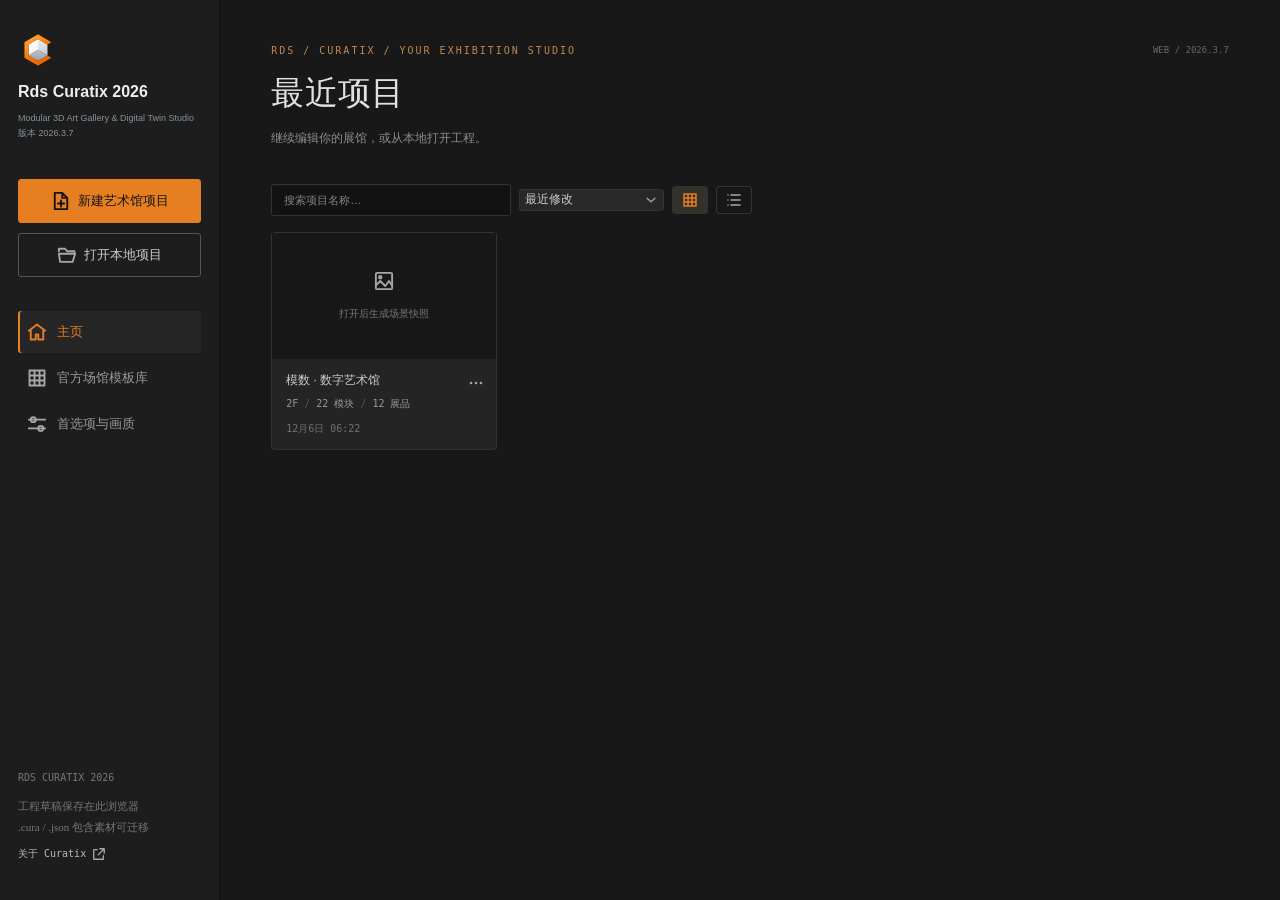
==== commit 7af3790a: "Release 2026.3.7 room dimension preview performance fix" ====
--- a/web/index.html
+++ b/web/index.html
@@ -9,7 +9,7 @@
     <title>Rds Curatix 2026</title>
     <link rel="icon" href="./favicon.svg" type="image/svg+xml" />
     <link rel="preload" href="./curatix-studio-loading.gif" as="image" media="(prefers-reduced-motion: no-preference)" />
-    <script type="module" crossorigin src="./assets/index-Bc58sWR2.js"></script>
+    <script type="module" crossorigin src="./assets/index-B9mApJzk.js"></script>
     <link rel="stylesheet" crossorigin href="./assets/index-kARUQ9k4.css">
   </head>
   <body>
